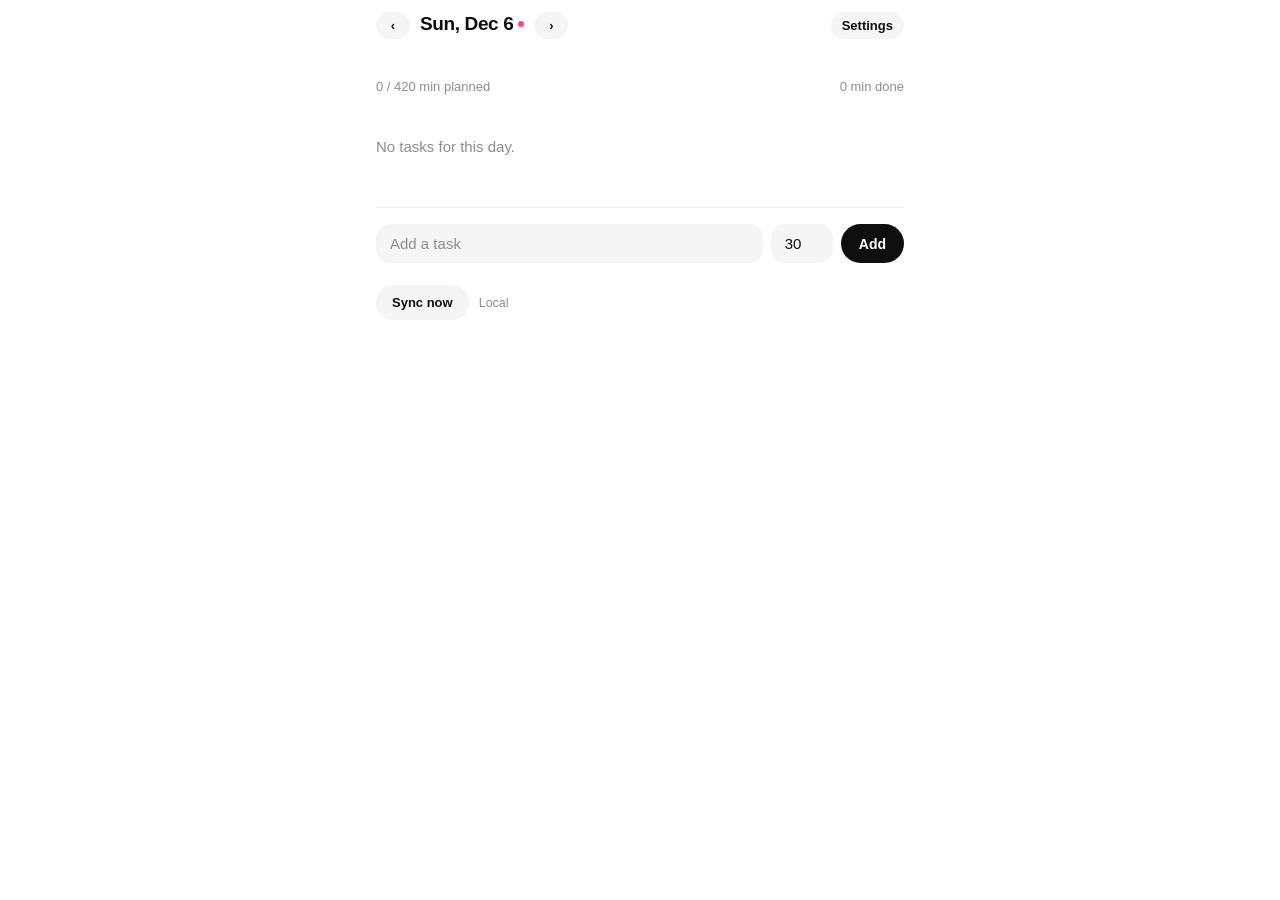
==== index.html @ 6f0b49d5 "Projects sheet, reason column, English schema, Threads-like UI Sheet (setup migrates an existing she" ====
<!DOCTYPE html>
<html lang="zh-CN">
<head>
<meta charset="utf-8">
<meta name="viewport" content="width=device-width,initial-scale=1,viewport-fit=cover">
<title>Timebox</title>
<link rel="manifest" href="manifest.json">
<link rel="apple-touch-icon" href="icon-180.png">
<meta name="apple-mobile-web-app-capable" content="yes">
<meta name="apple-mobile-web-app-status-bar-style" content="default">
<meta name="theme-color" content="#FFFFFF">
<style>
  :root{
    --bg:#FFFFFF; --surface:#F5F5F5; --surface2:#EBEBEB; --line:#ECECEC;
    --ink:#0F0F0F; --muted:#8C8C8C;
    --main:#12C06A; --work:#2F6BFF; --fun:#FF7A1A; --chore:#A9683A; --pending:#D6D6D6;
    --pink:#FF3E8C; --lilac:#8B5CFF; --butter:#FFD23F; --sky:#2EB6FF; --warn:#FF3B4E; --opt-bg:#F4F0FF;
    --sans:-apple-system,BlinkMacSystemFont,"SF Pro Text","Helvetica Neue","PingFang SC",sans-serif;
    --ease:cubic-bezier(.22,.9,.28,1);
  }
  *{box-sizing:border-box}
  html{-webkit-tap-highlight-color:transparent;background:var(--bg)}
  html,body{margin:0;color:var(--ink);font-family:var(--sans);-webkit-text-size-adjust:100%}
  body{padding:0 0 calc(64px + env(safe-area-inset-bottom))}
  .wrap{max-width:560px;margin:0 auto;padding:0 16px}
  .num{font-variant-numeric:tabular-nums}
  input,button,textarea{font-family:inherit;font-size:15px;color:var(--ink)}
  input:focus-visible,button:focus-visible,textarea:focus-visible{outline:2px solid var(--ink);outline-offset:2px}
  input,textarea{width:100%;padding:11px 14px;border:0;border-radius:14px;background:var(--surface);
    transition:background-color .2s var(--ease)}
  input::placeholder,textarea::placeholder{color:var(--muted)}
  button{transition:transform .18s var(--ease),background-color .2s var(--ease),color .2s var(--ease)}
  button:active{transform:scale(.95)}
  /* 顶栏吸顶 + 毛玻璃 */
  .head{position:sticky;top:0;z-index:20;display:flex;align-items:center;justify-content:space-between;gap:10px;
    padding:calc(12px + env(safe-area-inset-top)) 0 10px;background:rgba(255,255,255,.82);
    -webkit-backdrop-filter:saturate(180%) blur(14px);backdrop-filter:saturate(180%) blur(14px)}
  .head h1{font-size:19px;font-weight:700;letter-spacing:-.02em;margin:0;white-space:nowrap}
  .head h1::after{content:"";display:inline-block;width:6px;height:6px;margin-left:5px;border-radius:50%;
    background:var(--pink);vertical-align:3px}
  .nav{min-width:34px;padding:6px 11px;font-size:13px;font-weight:600;background:var(--surface);
    border:0;border-radius:999px;cursor:pointer}
  .nav:active{background:var(--surface2)}
  .strip{display:flex;height:6px;gap:3px}
  .strip div{flex-basis:0;min-width:0;border-radius:999px}
  .meta{margin-top:10px;font-size:13px;font-weight:500;color:var(--muted);display:flex;justify-content:space-between;gap:10px}
  .meta.over{color:var(--warn)}
  #list{margin-top:10px}
  .row{position:relative;display:flex;gap:12px;padding:14px 0;border-top:1px solid var(--line);background:var(--bg);
    transition:transform .2s var(--ease)}
  #list .row:first-child{border-top:0}
  .row.opt{margin:6px -12px;padding:14px 12px;border-top-color:transparent;border-radius:18px;background:var(--opt-bg)}
  .row.dragging{z-index:2;transition:none;border-radius:18px;box-shadow:0 14px 34px rgba(0,0,0,.14)}
  .est{width:38px;flex-shrink:0;text-align:right;align-self:flex-start;cursor:grab;touch-action:none;
    -webkit-user-select:none;user-select:none;-webkit-touch-callout:none}
  .est b{display:block;font-size:19px;font-weight:700;line-height:1.15}
  .grip{display:block;width:10px;height:13px;margin:7px 0 0 auto;opacity:.5;
    background:radial-gradient(circle,var(--muted) 1.2px,transparent 1.5px) 0 0/5px 4.5px}
  .bar{width:4px;flex-shrink:0;border-radius:999px}
  .body{flex:1;min-width:0}
  .line{display:flex;align-items:flex-start;gap:8px}
  .task{flex:1;min-width:0;font-size:15.5px;font-weight:500;line-height:1.4;cursor:pointer;transition:opacity .2s var(--ease)}
  .task:active{opacity:.5}
  .task.gone{text-decoration:line-through;color:var(--muted)}
  .task.fin{color:var(--muted)}
  .more{color:var(--muted)}
  .tag{display:inline-block;margin-right:6px;padding:1px 8px;font-size:11px;font-weight:700;line-height:16px;
    color:#fff;background:var(--lilac);border-radius:999px;vertical-align:1px}
  .act{display:flex;align-items:center;gap:5px;flex-shrink:0;font-size:12px;font-weight:500;color:var(--muted)}
  .act input{width:54px;padding:5px 6px;font-size:16px;font-weight:600;text-align:center;border-radius:10px}
  .act input:not(:placeholder-shown){background:var(--butter)}
  .chips{display:flex;flex-wrap:wrap;gap:6px;margin-top:10px;align-items:center}
  .chip{padding:6px 11px;font-size:12.5px;font-weight:600;background:var(--surface);border:0;border-radius:999px;cursor:pointer}
  .chip.on{background:var(--ink);color:#fff}
  .reason{margin-top:8px;padding:9px 12px;font-size:14px}
  .desc{display:block;min-height:96px;margin-top:10px;resize:vertical;font-size:16px;line-height:1.55}
  .add{display:flex;gap:8px;margin-top:18px;padding-top:16px;border-top:1px solid var(--line)}
  .solid{padding:11px 18px;font-size:14px;font-weight:700;color:#fff;background:var(--ink);border:0;
    border-radius:999px;cursor:pointer;white-space:nowrap}
  .ghost{padding:10px 16px;font-size:13px;font-weight:600;background:var(--surface);border:0;border-radius:999px;
    cursor:pointer;white-space:nowrap}
  .ghost:active{background:var(--surface2)}
  .empty{padding:34px 0;font-size:15px;color:var(--muted)}
  .panel{margin-top:12px;padding:14px 16px 18px;font-size:13px;background:var(--surface);border-radius:20px}
  .panel label{display:block;font-size:12px;font-weight:600;color:var(--muted);margin:14px 0 6px}
  .panel input{background:var(--bg)}
  .panel p{color:var(--muted);line-height:1.6;margin:14px 0 0}
  .foot{margin-top:22px;display:flex;align-items:center;gap:10px;flex-wrap:wrap}
  .status{font-size:12.5px;color:var(--muted)}
  .status.bad{color:var(--warn)}
  /* 动画：backwards 填充，结束后不占着 transform，拖拽的位移才不会被盖住 */
  @keyframes rise{from{opacity:0;transform:translateY(6px)}to{opacity:1;transform:none}}
  @keyframes grow{from{transform:scaleX(0)}to{transform:scaleX(1)}}
  @keyframes pop{from{transform:scale(.88)}to{transform:scale(1)}}
  .row.enter{animation:rise .34s var(--ease) backwards;animation-delay:calc(var(--i,0) * 32ms)}
  .strip.enter div{transform-origin:left center;animation:grow .55s var(--ease) backwards;animation-delay:calc(var(--i,0) * 28ms)}
  #title.swap{animation:rise .3s var(--ease) backwards}
  .chip.pop{animation:pop .26s var(--ease)}
  .desc.enter,.reason.enter,.panel:not([hidden]){animation:rise .26s var(--ease) backwards}
  /* 触摸星星：纯装饰层，不接收点击 */
  .fx{position:fixed;top:0;right:0;bottom:0;left:0;z-index:50;pointer-events:none;overflow:hidden}
  .fx i{position:absolute;display:block;will-change:transform,opacity}
  .fx .star{background:var(--c);-webkit-clip-path:polygon(50% 0,61% 39%,100% 50%,61% 61%,50% 100%,39% 61%,0 50%,39% 39%);
    clip-path:polygon(50% 0,61% 39%,100% 50%,61% 61%,50% 100%,39% 61%,0 50%,39% 39%)}
  .fx .dot{border-radius:50%;background:var(--c)}
  .fx .ring{width:40px;height:40px;margin:-20px 0 0 -20px;border:1.5px solid var(--muted);border-radius:50%}
  @media (prefers-reduced-motion:reduce){*{transition:none!important;animation:none!important}}
</style>
</head>
<body>
<div class="wrap">
  <div class="head">
    <div style="display:flex;align-items:baseline;gap:10px">
      <button class="nav" id="prev" aria-label="Previous day">‹</button>
      <h1 id="title"></h1>
      <button class="nav" id="next" aria-label="Next day">›</button>
    </div>
    <button class="nav" id="cfgBtn">Settings</button>
  </div>

  <div style="margin-top:14px">
    <div class="strip" id="strip"></div>
    <div class="meta" id="meta"></div>
  </div>

  <div class="panel" id="panel" hidden>
    <label for="url">Apps Script URL</label>
    <input id="url" placeholder="https://script.google.com/macros/s/…/exec">
    <label for="secret">Secret (same as SECRET in Code.gs)</label>
    <input id="secret">
    <label for="cap">Default minutes per day</label>
    <input id="cap" type="number" style="width:110px">
    <p>Used when the 每日时长 sheet has no entry for that day. The Sheet is the source of truth; this device only keeps an offline copy.</p>
    <div class="foot" style="margin-top:12px">
      <button class="ghost" id="pull">Reload from sheet</button>
      <button class="ghost" id="exportBtn">Export JSON</button>
    </div>
  </div>

  <div id="list"></div>

  <div class="add">
    <input id="draft" placeholder="Add a task">
    <input id="draftMin" type="number" value="30" style="width:62px" aria-label="Minutes">
    <button class="solid" id="addBtn">Add</button>
  </div>

  <div class="foot">
    <button class="ghost" id="pushBtn">Sync now</button>
    <span class="status" id="status">Local</span>
  </div>
</div>

<script>
const STATUS = {
  pending:{label:"Todo"},
  done:{label:"Done"},
  partial:{label:"Partial"},
  deferred:{label:"Later"},
  dropped:{label:"Drop"},
};
const ORDER = ["done","partial","deferred","dropped"];
// 分类 → 颜色；表里没填或填了别的就用灰色（中文是老表的写法，一并认）
const CATS = {Main:"var(--main)", Work:"var(--work)", Fun:"var(--fun)", Chore:"var(--chore)",
              "主线":"var(--main)", "工作":"var(--work)", "娱乐":"var(--fun)", "琐事":"var(--chore)"};
const KEY = "timebox-v1";

let state = { days:{}, dirty:{}, removed:{}, caps:{}, dragged:{}, settings:{url:"",secret:"",cap:420} };
let date = isoDate(new Date());
let timer = null;
let open = new Set();   // 展开了描述的任务 id
let seen = new Set(), shownDate = null, justSet = null, justOpened = null;   // 入场动画、按钮弹一下用

function isoDate(d){
  const p = n => String(n).padStart(2,"0");
  return d.getFullYear()+"-"+p(d.getMonth()+1)+"-"+p(d.getDate());
}
function shift(key, delta){
  const [y,m,d] = key.split("-").map(Number);
  return isoDate(new Date(y, m-1, d+delta));
}
function pretty(key){
  const [y,m,d] = key.split("-").map(Number);
  return new Date(y, m-1, d).toLocaleDateString("en-US", {weekday:"short", month:"short", day:"numeric"});
}
function tasks(){ return state.days[date] || []; }
function setTasks(next){ state.days[date] = next; state.dirty[date] = true; save(); render(); queueSync(); }

function save(){
  try { localStorage.setItem(KEY, JSON.stringify(state)); }
  catch(e){ setStatus("Can't save on this device (private mode?)", true); }
}
function load(){
  try {
    const raw = localStorage.getItem(KEY);
    if (raw) state = Object.assign(state, JSON.parse(raw));
  } catch(e){}
}
function setStatus(msg, bad){
  const el = document.getElementById("status");
  el.textContent = msg;
  el.className = "status" + (bad ? " bad" : "");
}

/* ---------- 同步 ---------- */
// Status 一列只放一个词：Done / Partial / Later / Drop；老表里的 ok、中文写法、「Partial｜原因」也认，竖线后面当理由
const WORDS = {done:"done", ok:"done", "完成":"done", partial:"partial", "部分":"partial",
               later:"deferred", deferred:"deferred", "顺延":"deferred",
               drop:"dropped", dropped:"dropped", "放弃":"dropped"};
function parseResult(raw){
  const s = String(raw ?? "").trim();
  if (!s) return {status:"pending", reason:""};
  const [head, ...rest] = s.split(/\s*[｜|]\s*/);
  const w = WORDS[head.toLowerCase()];
  return w ? {status:w, reason:rest.join("｜")} : {status:"partial", reason:s};
}
function resultOf(t){ return t.status === "pending" ? "" : STATUS[t.status].label; }
function payload(){
  return {
    secret: state.settings.secret,
    date,
    rows: tasks().map(t=>({
      seq:t.seq ?? "", done_seq:t.doneSeq ?? "", task:t.task, est_min:t.est, result:resultOf(t),
      // 理由、描述、实际时长只发这台设备上改过的，免得盖掉电脑上后改的
      reason: (t.reason||"") !== (t.reasonRaw ?? "") ? (t.reason||"") : undefined,
      desc: (t.desc||"") !== (t.descRaw ?? "") ? (t.desc||"") : undefined,
      actual: String(t.actual ?? "") !== String(t.actualRaw ?? "") ? (t.actual ? Number(t.actual) : "") : undefined
    })),
    removed: state.removed[date] || []
  };
}
function queueSync(){
  clearTimeout(timer);
  if (!state.settings.url) return;
  setStatus("Unsynced");
  timer = setTimeout(push, 3000);
}
async function push(){
  if (!state.settings.url) { setStatus("No Apps Script URL", true); return; }
  setStatus("Syncing…");
  const body = payload();
  try {
    await fetch(state.settings.url, {
      method:"POST",
      headers:{"Content-Type":"text/plain;charset=utf-8"},
      body: JSON.stringify(body)
    });
    state.dirty[date] = false;
    state.removed[date] = (state.removed[date]||[]).slice(body.removed.length);  // 发送途中又 ✕ 的留到下次
    body.rows.forEach(r => tasks().forEach(t => {
      if (t.task !== r.task) return;
      if (r.desc !== undefined && t.desc === r.desc) t.descRaw = r.desc;
      if (r.reason !== undefined && t.reason === r.reason) t.reasonRaw = r.reason;
      if (r.actual !== undefined && String(t.actual ?? "") === String(r.actual)) t.actualRaw = String(r.actual);
    }));
    save();
    setStatus("Synced " + new Date().toLocaleTimeString([], {hour:"2-digit", minute:"2-digit"}));
  } catch(e){
    setStatus("Sync failed — saved on this device", true);
  }
}
async function pull(){
  if (!state.settings.url) return;
  if (state.dirty[date]) { push(); return; }   // 本地有未同步改动，以本地为准
  setStatus("Loading…");
  try {
    const u = state.settings.url + "?date=" + date +
              "&secret=" + encodeURIComponent(state.settings.secret);
    const r = await fetch(u);
    const data = await r.json();
    if (data.error) throw new Error(data.error);   // 口令或表头不对时别把本地清空
    const olds = tasks().slice();   // 同名任务沿用原来的 id：重新读表不重播入场动画，展开的描述也不收起
    let next = (data.rows||[]).map((r,i)=>{
      const p = parseResult(r.result);
      const reason = r.reason || p.reason || "";   // Reason 一列为准；老表写在状态里的也捡回来
      const actual = r.actual === "" || r.actual == null ? "" : String(r.actual);
      return {
        id: (j => j >= 0 ? olds.splice(j, 1)[0].id : Date.now()+i)(olds.findIndex(o => o.task === r.task)),
        task: r.task,
        est: Number(r.est_min)||30,
        category: r.category || "",
        seq: r.seq === "" || r.seq == null ? null : Number(r.seq),
        doneSeq: r.done_seq === "" || r.done_seq == null ? null : Number(r.done_seq),
        desc: r.desc || "", descRaw: r.desc || "",
        actual, actualRaw: actual,
        status: p.status, reason, reasonRaw: reason
      };
    });
    // 这台设备上拖过顺序的那天：已有任务保持拖好的顺序，表里新加的按拟定顺序留在原位
    if (state.dragged[date]){
      const prev = tasks().map(t=>t.task);
      const known = next.filter(t=>prev.includes(t.task)).sort((a,b)=>prev.indexOf(a.task)-prev.indexOf(b.task));
      let k = 0;
      next = next.map(t => prev.includes(t.task) ? known[k++] : t);
    }
    state.days[date] = next;
    state.dirty[date] = false;
    state.removed[date] = [];
    if (data.cap) state.caps[date] = Number(data.cap); else delete state.caps[date];
    save(); render();
    setStatus("Up to date");
  } catch(e){
    setStatus("Can't reach sheet — showing local copy", true);
  }
}

/* ---------- 操作 ---------- */
function addTask(){
  const el = document.getElementById("draft");
  const name = el.value.trim();
  if (!name) return;
  const min = Number(document.getElementById("draftMin").value) || 30;
  setTasks(tasks().concat({
    id: Date.now()+Math.random(), task:name, est:min,
    status:"pending", doneSeq:null, reason:""
  }));
  el.value = ""; el.focus();
}
function setStatusOf(id, s){
  justSet = id + ":" + s;
  const finished = tasks().filter(t=>t.doneSeq!=null).length;
  setTasks(tasks().map(t=>{
    if (t.id !== id) return t;
    const off = t.status === s;
    const isFinish = s === "done" || s === "partial";
    return Object.assign({}, t, {
      status: off ? "pending" : s,
      doneSeq: off ? null : (isFinish ? (t.doneSeq ?? finished+1) : null),
      reason: s === "done" ? "" : t.reason,
      actual: !off && isFinish ? t.actual : ""
    });
  }));
}
function patch(id, k, v){
  setTasks(tasks().map(t => t.id===id ? Object.assign({},t,{[k]:v}) : t));
}
// 按住左边的分钟数上下拖；拖到屏幕上下边缘会自动滚动
function drag(e, i){
  if (e.button > 0) return;
  e.preventDefault();
  const rows = [...document.querySelectorAll("#list .row")];
  const row = rows[i], h = row.offsetHeight + parseFloat(getComputedStyle(row).marginBottom);
  const mids = rows.map(r => { const b = r.getBoundingClientRect(); return b.top + scrollY + b.height/2; });
  const y0 = e.clientY + scrollY;
  let to = i, cy = e.clientY, raf = 0;
  row.classList.add("dragging");
  const update = () => {
    const dy = cy + scrollY - y0;
    row.style.transform = "translateY(" + dy + "px)";
    to = mids.filter((m,k) => k !== i && m < mids[i] + dy).length;
    rows.forEach((r,k) => {
      if (k === i) return;
      const s = k > i && k <= to ? -h : k < i && k >= to ? h : 0;
      r.style.transform = s ? "translateY(" + s + "px)" : "";
    });
  };
  const edge = () => {
    const v = cy < 70 ? -8 : cy > innerHeight - 70 ? 8 : 0;
    if (v) { scrollBy(0, v); update(); }
    raf = requestAnimationFrame(edge);
  };
  const move = ev => { cy = ev.clientY; update(); };
  const up = () => {
    cancelAnimationFrame(raf);
    removeEventListener("pointermove", move);
    removeEventListener("pointerup", up);
    removeEventListener("pointercancel", up);
    if (to === i) { render(); return; }
    const n = tasks().slice();
    n.splice(to, 0, n.splice(i, 1)[0]);
    state.dragged[date] = true;
    setTasks(n);
  };
  addEventListener("pointermove", move);
  addEventListener("pointerup", up);
  addEventListener("pointercancel", up);
  raf = requestAnimationFrame(edge);
}

/* ---------- 渲染 ---------- */
// 完成的分钟数：填了实际时长按实际算；没填的，Done 按预计、Partial 不算
function doneMinutes(ts){
  return ts.reduce((a,t)=>{
    if (t.status !== "done" && t.status !== "partial") return a;
    return a + (t.actual !== "" && t.actual != null ? Number(t.actual) : t.status === "done" ? t.est : 0);
  }, 0);
}
// 重新触发一次 CSS 动画
function replay(el, cls){ el.classList.remove(cls); void el.offsetWidth; el.classList.add(cls); }
function render(){
  const fresh = date !== shownDate, popKey = justSet, openKey = justOpened;
  shownDate = date; justSet = justOpened = null;
  const title = document.getElementById("title");
  title.textContent = pretty(date);
  if (fresh) replay(title, "swap");
  const ts = tasks();
  const anyNew = ts.some(t => !seen.has(t.id));
  const total = ts.reduce((a,t)=>a+t.est,0);
  const doneMin = doneMinutes(ts);
  const cap = Number(state.caps[date]) || Number(state.settings.cap) || 420;
  // 拟定顺序里最大的数 = 可选（当天至少有两种顺序才算）
  const seqs = ts.map(t=>t.seq).filter(n=>n>0);
  const lowest = new Set(seqs).size > 1 ? Math.max(...seqs) : null;

  const strip = document.getElementById("strip");
  strip.innerHTML = "";
  strip.classList.toggle("enter", anyNew);   // 有新任务（换日期、读表、新加）时进度条从左长出来
  ts.forEach((t,k)=>{
    const d = document.createElement("div");
    d.style.setProperty("--i", k);
    d.style.flexGrow = t.est;
    // 做完的实色；部分完成粗斜纹；没做的细斜纹
    const col = CATS[t.category] || "var(--pending)";
    d.style.background = t.status === "done" ? col :
      "repeating-linear-gradient(-45deg," + col + " 0 " + (t.status === "partial" ? 4 : 1.5) + "px,#fff 0 6px)";
    d.title = t.task + " · " + t.est + " min";
    strip.appendChild(d);
  });

  const meta = document.getElementById("meta");
  meta.className = "meta" + (total>cap ? " over" : "");
  meta.innerHTML = '<span class="num">'+total+' / '+cap+' min planned'+
    (total>cap?' · over':'')+'</span><span class="num">'+doneMin+' min done</span>';

  const list = document.getElementById("list");
  list.innerHTML = "";
  if (!ts.length){
    const e = document.createElement("div");
    e.className = "empty";
    e.textContent = "No tasks for this day.";
    list.appendChild(e);
    return;
  }
  ts.forEach((t,i)=>{
    const c = CATS[t.category] || "var(--pending)";
    const row = document.createElement("div");
    row.className = "row" + (lowest !== null && t.seq === lowest ? " opt" : "");
    if (!seen.has(t.id)){ row.classList.add("enter"); row.style.setProperty("--i", i); seen.add(t.id); }

    const est = document.createElement("div");
    est.className = "est num";
    est.innerHTML = "<b>"+t.est+"</b><i class=\"grip\"></i>";
    est.onpointerdown = e => drag(e, i);
    row.appendChild(est);

    const bar = document.createElement("div");
    bar.className = "bar";
    bar.style.background = c;
    bar.style.minHeight = Math.max(20, Math.min(t.est*0.6, 90)) + "px";
    row.appendChild(bar);

    const body = document.createElement("div");
    body.className = "body";
    const name = document.createElement("div");
    name.className = "task" + (t.status==="dropped" ? " gone" : t.status==="done" ? " fin" : "");
    name.textContent = t.task;
    if (row.classList.contains("opt")){
      const g = document.createElement("span"); g.className = "tag"; g.textContent = "Optional"; name.prepend(g);
    }
    const isOpen = open.has(t.id);
    if (t.desc && !isOpen){
      const m = document.createElement("span"); m.className = "more"; m.textContent = " ⋯"; name.appendChild(m);
    }
    name.onclick = () => { if (isOpen) open.delete(t.id); else { open.add(t.id); justOpened = t.id; } render(); };
    const line = document.createElement("div");
    line.className = "line";
    line.appendChild(name);
    // 完成或部分完成时，任务名右边填实际花了多少分钟
    if (t.status === "done" || t.status === "partial"){
      const act = document.createElement("label");
      act.className = "act";
      const a = document.createElement("input");
      a.className = "num";
      a.inputMode = "numeric";
      a.placeholder = "—";
      a.setAttribute("aria-label", "Actual minutes");
      a.value = t.actual ?? "";
      a.oninput = () => {
        a.value = a.value.replace(/\D/g, "").slice(0, 3);
        t.actual = a.value; state.dirty[date] = true; save(); queueSync();
        document.querySelector("#meta span:last-child").textContent = doneMinutes(tasks()) + " min done";
      };
      act.append(a, "min");
      line.appendChild(act);
    }
    body.appendChild(line);
    // 点任务名展开描述；边打边存，切走 App 也不会丢
    if (isOpen){
      const ta = document.createElement("textarea");
      ta.className = "desc" + (openKey === t.id ? " enter" : "");
      ta.placeholder = "Details";
      ta.value = t.desc || "";
      const fit = () => { ta.style.height = "auto"; ta.style.height = ta.scrollHeight + "px"; };
      ta.oninput = () => { fit(); t.desc = ta.value; state.dirty[date] = true; save(); queueSync(); };
      body.appendChild(ta);
      requestAnimationFrame(fit);
    }

    const chips = document.createElement("div");
    chips.className = "chips";
    ORDER.forEach(s=>{
      const b = document.createElement("button");
      b.className = "chip";
      b.textContent = STATUS[s].label;
      if (t.status === s){ b.classList.add("on"); if (popKey === t.id + ":" + s) b.classList.add("pop"); }
      b.onclick = ()=>setStatusOf(t.id, s);
      chips.appendChild(b);
    });
    body.appendChild(chips);

    if (t.status==="partial"||t.status==="deferred"||t.status==="dropped"){
      const why = document.createElement("input");
      why.className = "reason" + (popKey === t.id + ":" + t.status ? " enter" : "");
      why.placeholder = "Why?";
      why.value = t.reason || "";
      why.oninput = () => { t.reason = why.value; state.dirty[date] = true; save(); queueSync(); };
      body.appendChild(why);
    }

    row.appendChild(body);
    list.appendChild(row);
  });
}

/* ---------- 启动 ---------- */
load();
["url","secret"].forEach(k=>{
  const el = document.getElementById(k);
  el.value = state.settings[k] || "";
  el.onchange = e => { state.settings[k] = e.target.value.trim(); save(); pull(); };
});
document.getElementById("cap").value = state.settings.cap || 420;
document.getElementById("cap").onchange = e => { state.settings.cap = e.target.value; save(); render(); };

document.getElementById("cfgBtn").onclick = () => {
  const p = document.getElementById("panel"); p.hidden = !p.hidden;
};
document.getElementById("prev").onclick = () => { date = shift(date,-1); render(); pull(); };
document.getElementById("next").onclick = () => { date = shift(date, 1); render(); pull(); };
document.getElementById("addBtn").onclick = addTask;
document.getElementById("draft").addEventListener("keydown", e => { if (e.key==="Enter") addTask(); });
document.getElementById("pushBtn").onclick = push;
document.getElementById("pull").onclick = pull;
document.getElementById("exportBtn").onclick = () => {
  const blob = new Blob([JSON.stringify(state.days,null,2)],{type:"application/json"});
  const a = document.createElement("a");
  a.href = URL.createObjectURL(blob);
  a.download = "timebox-backup.json";
  a.click();
};

// 页面被切走/关掉时补发一次，避免 3 秒防抖还没到就退出
document.addEventListener("visibilitychange", () => {
  if (document.visibilityState === "hidden" && state.dirty[date]) {
    clearTimeout(timer);
    if (state.settings.url && navigator.sendBeacon) {
      navigator.sendBeacon(state.settings.url,
        new Blob([JSON.stringify(payload())], {type:"text/plain;charset=utf-8"}));
      state.dirty[date] = false;
      state.removed[date] = [];
      tasks().forEach(t => { t.descRaw = t.desc || ""; t.reasonRaw = t.reason || ""; t.actualRaw = String(t.actual ?? ""); });
      save();
    }
  }
});

/* ---------- 触摸星星 ---------- */
// 点屏幕任何地方冒一圈星星，按住划动留下星轨；纯装饰，监听都是 passive，不影响点击、拖动和滚动
(() => {
  if (!Element.prototype.animate || matchMedia("(prefers-reduced-motion: reduce)").matches) return;
  const layer = document.createElement("div");
  layer.className = "fx";
  document.body.appendChild(layer);
  const COLORS = ["var(--pink)", "var(--lilac)", "var(--butter)", "var(--sky)", "var(--main)", "var(--fun)", "var(--work)"];
  let live = 0, down = false, lx = 0, ly = 0, lt = 0;
  const spawn = (el, x, y, frames, ms, easing) => {
    el.style.left = x + "px"; el.style.top = y + "px";
    layer.appendChild(el); live++;
    el.animate(frames, {duration: ms, easing: easing || "linear"}).onfinish = () => { el.remove(); live--; };
  };
  // 弹出（略微超出再回落）→ 停一会儿 → 缩小淡出；dotChance 是变成小圆点的概率（星轨用）
  const star = (x, y, dist, size, ms, fall, dotChance) => {
    if (live > 90) return;   // 同时最多这么多，防止连点卡顿
    const s = document.createElement("i"), dot = Math.random() < dotChance;
    const z = size * (.65 + Math.random() * .7) * (dot ? .4 : 1);
    s.className = dot ? "dot" : "star";
    s.style.cssText = "width:" + z + "px;height:" + z + "px;margin:" + (-z/2) + "px 0 0 " + (-z/2) + "px;--c:" +
      COLORS[Math.random() * COLORS.length | 0];
    const a = Math.random() * Math.PI * 2, d = dist * (.45 + Math.random() * .55), r = (Math.random() - .5) * 300;
    const dx = Math.cos(a) * d, dy = Math.sin(a) * d;
    const at = (k, f, sc, rot) => "translate(" + dx*k + "px," + (dy*k + fall*f) + "px) scale(" + sc + ") rotate(" + r*rot + "deg)";
    spawn(s, x, y, [
      {transform: at(0, 0, 0, 0), opacity: 1, easing: "cubic-bezier(.2,.9,.3,1.25)"},
      {transform: at(.75, 0, 1.15, .4), opacity: 1, offset: .3},
      {transform: at(.9, .5, 1, .7), opacity: 1, offset: .65},
      {transform: at(1, 1, .2, 1), opacity: 0}
    ], ms * (.85 + Math.random() * .4));
  };
  addEventListener("pointerdown", e => {
    // 有的环境一次点按会连发两个 pointerdown：同一位置 50ms 内只放一次
    if (e.timeStamp - lt < 50 && Math.hypot(e.clientX - lx, e.clientY - ly) < 10) return;
    down = true; lx = e.clientX; ly = e.clientY; lt = e.timeStamp;
    const o = document.createElement("i");
    o.className = "ring";
    spawn(o, lx, ly, [{transform: "scale(.2)", opacity: .9}, {transform: "scale(1.5)", opacity: 0}], 600, "ease-out");
    for (let k = 0; k < 10; k++) star(lx, ly, 70, 18, 950, 10, .2);
  }, {passive: true});
  addEventListener("pointermove", e => {
    if (!down || (Math.hypot(e.clientX - lx, e.clientY - ly) < 16 && e.timeStamp - lt < 45)) return;
    lx = e.clientX; ly = e.clientY; lt = e.timeStamp;
    star(lx, ly, 16, 13, 800, 16, .45);
  }, {passive: true});
  addEventListener("pointerup", () => { down = false; }, {passive: true});
  addEventListener("pointercancel", () => { down = false; }, {passive: true});
})();

render();
pull();
</script>
</body>
</html>
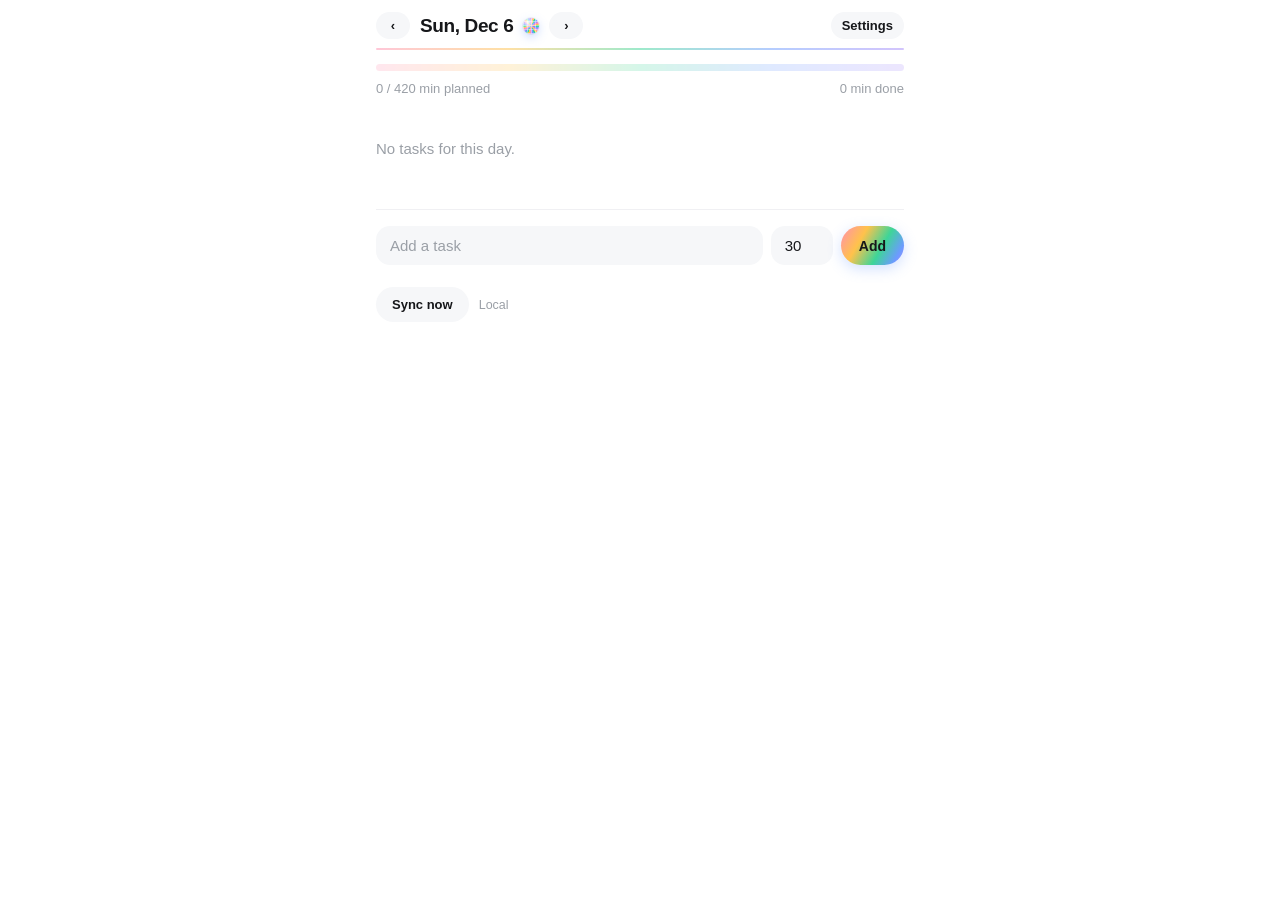
==== commit 649805d2: "Lighter prism palette with a disco ball - Softer surfaces and lighter category colours (same green /" ====
--- a/index.html
+++ b/index.html
@@ -11,10 +11,12 @@
 <meta name="theme-color" content="#FFFFFF">
 <style>
   :root{
-    --bg:#FFFFFF; --surface:#F5F5F5; --surface2:#EBEBEB; --line:#ECECEC;
-    --ink:#0F0F0F; --muted:#8C8C8C;
-    --main:#12C06A; --work:#2F6BFF; --fun:#FF7A1A; --chore:#A9683A; --pending:#D6D6D6;
-    --pink:#FF3E8C; --lilac:#8B5CFF; --butter:#FFD23F; --sky:#2EB6FF; --warn:#FF3B4E; --opt-bg:#F4F0FF;
+    --bg:#FFFFFF; --surface:#F6F7F9; --surface2:#EDEEF1; --line:#F0F0F3;
+    --ink:#16171A; --muted:#9A9FA6;
+    --main:#3ED598; --work:#6C9BFF; --fun:#FFA34D; --chore:#C08457; --pending:#DCDEE3;
+    --c1:#FF8FB1; --c2:#FFC24B; --c3:#3ED598; --c4:#6C9BFF; --c5:#A78BFA;
+    --warn:#FF5A76; --opt-bg:#F6F2FF;
+    --prism:linear-gradient(90deg,var(--c1),var(--c2),var(--c3),var(--c4),var(--c5));
     --sans:-apple-system,BlinkMacSystemFont,"SF Pro Text","Helvetica Neue","PingFang SC",sans-serif;
     --ease:cubic-bezier(.22,.9,.28,1);
   }
@@ -25,24 +27,37 @@
   .wrap{max-width:560px;margin:0 auto;padding:0 16px}
   .num{font-variant-numeric:tabular-nums}
   input,button,textarea{font-family:inherit;font-size:15px;color:var(--ink)}
-  input:focus-visible,button:focus-visible,textarea:focus-visible{outline:2px solid var(--ink);outline-offset:2px}
+  input:focus-visible,button:focus-visible,textarea:focus-visible{outline:2px solid var(--c4);outline-offset:2px}
   input,textarea{width:100%;padding:11px 14px;border:0;border-radius:14px;background:var(--surface);
     transition:background-color .2s var(--ease)}
   input::placeholder,textarea::placeholder{color:var(--muted)}
   button{transition:transform .18s var(--ease),background-color .2s var(--ease),color .2s var(--ease)}
   button:active{transform:scale(.95)}
-  /* 顶栏吸顶 + 毛玻璃 */
+  /* 顶栏吸顶 + 毛玻璃，底下压一条很细的棱镜线 */
   .head{position:sticky;top:0;z-index:20;display:flex;align-items:center;justify-content:space-between;gap:10px;
-    padding:calc(12px + env(safe-area-inset-top)) 0 10px;background:rgba(255,255,255,.82);
+    padding:calc(12px + env(safe-area-inset-top)) 0 11px;background:rgba(255,255,255,.8);
     -webkit-backdrop-filter:saturate(180%) blur(14px);backdrop-filter:saturate(180%) blur(14px)}
+  .head::after{content:"";position:absolute;left:0;right:0;bottom:0;height:2px;border-radius:2px;
+    background:var(--prism);opacity:.5}
   .head h1{font-size:19px;font-weight:700;letter-spacing:-.02em;margin:0;white-space:nowrap}
-  .head h1::after{content:"";display:inline-block;width:6px;height:6px;margin-left:5px;border-radius:50%;
-    background:var(--pink);vertical-align:3px}
+  /* 迪斯科球：格子切面 + 高光，慢慢转 */
+  .ball{width:16px;height:16px;flex-shrink:0;border-radius:50%;cursor:pointer;
+    background-image:
+      radial-gradient(circle at 31% 27%, rgba(255,255,255,.95), rgba(255,255,255,0) 44%),
+      repeating-linear-gradient(0deg, rgba(255,255,255,.4) 0 1px, rgba(255,255,255,0) 1px 4px),
+      repeating-linear-gradient(90deg, rgba(255,255,255,.4) 0 1px, rgba(255,255,255,0) 1px 4px),
+      repeating-conic-gradient(var(--c1) 0 12deg, var(--c2) 12deg 24deg, var(--c3) 24deg 36deg,
+        var(--c4) 36deg 48deg, var(--c5) 48deg 60deg);
+    box-shadow:0 0 0 1px rgba(0,0,0,.05), 0 3px 10px rgba(108,155,255,.35);
+    animation:spin 9s linear infinite}
+  .ball:active{transform:scale(.9)}
   .nav{min-width:34px;padding:6px 11px;font-size:13px;font-weight:600;background:var(--surface);
     border:0;border-radius:999px;cursor:pointer}
   .nav:active{background:var(--surface2)}
-  .strip{display:flex;height:6px;gap:3px}
+  .strip{position:relative;display:flex;height:7px;gap:3px;border-radius:999px}
   .strip div{flex-basis:0;min-width:0;border-radius:999px}
+  .strip::after{content:"";position:absolute;top:0;right:0;bottom:0;left:0;border-radius:inherit;pointer-events:none;
+    background:var(--prism);opacity:.22;mix-blend-mode:multiply}
   .meta{margin-top:10px;font-size:13px;font-weight:500;color:var(--muted);display:flex;justify-content:space-between;gap:10px}
   .meta.over{color:var(--warn)}
   #list{margin-top:10px}
@@ -50,11 +65,11 @@
     transition:transform .2s var(--ease)}
   #list .row:first-child{border-top:0}
   .row.opt{margin:6px -12px;padding:14px 12px;border-top-color:transparent;border-radius:18px;background:var(--opt-bg)}
-  .row.dragging{z-index:2;transition:none;border-radius:18px;box-shadow:0 14px 34px rgba(0,0,0,.14)}
+  .row.dragging{z-index:2;transition:none;border-radius:18px;box-shadow:0 14px 34px rgba(22,23,26,.12)}
   .est{width:38px;flex-shrink:0;text-align:right;align-self:flex-start;cursor:grab;touch-action:none;
     -webkit-user-select:none;user-select:none;-webkit-touch-callout:none}
   .est b{display:block;font-size:19px;font-weight:700;line-height:1.15}
-  .grip{display:block;width:10px;height:13px;margin:7px 0 0 auto;opacity:.5;
+  .grip{display:block;width:10px;height:13px;margin:7px 0 0 auto;opacity:.45;
     background:radial-gradient(circle,var(--muted) 1.2px,transparent 1.5px) 0 0/5px 4.5px}
   .bar{width:4px;flex-shrink:0;border-radius:999px}
   .body{flex:1;min-width:0}
@@ -65,18 +80,19 @@
   .task.fin{color:var(--muted)}
   .more{color:var(--muted)}
   .tag{display:inline-block;margin-right:6px;padding:1px 8px;font-size:11px;font-weight:700;line-height:16px;
-    color:#fff;background:var(--lilac);border-radius:999px;vertical-align:1px}
+    color:#fff;background:linear-gradient(120deg,var(--c5),var(--c4));border-radius:999px;vertical-align:1px}
   .act{display:flex;align-items:center;gap:5px;flex-shrink:0;font-size:12px;font-weight:500;color:var(--muted)}
   .act input{width:54px;padding:5px 6px;font-size:16px;font-weight:600;text-align:center;border-radius:10px}
-  .act input:not(:placeholder-shown){background:var(--butter)}
+  .act input:not(:placeholder-shown){background:linear-gradient(120deg,#FFE7A6,#FFD7E6)}
   .chips{display:flex;flex-wrap:wrap;gap:6px;margin-top:10px;align-items:center}
   .chip{padding:6px 11px;font-size:12.5px;font-weight:600;background:var(--surface);border:0;border-radius:999px;cursor:pointer}
-  .chip.on{background:var(--ink);color:#fff}
+  .chip.on{background:var(--ink);color:#fff;box-shadow:0 3px 12px rgba(108,155,255,.28)}
   .reason{margin-top:8px;padding:9px 12px;font-size:14px}
   .desc{display:block;min-height:96px;margin-top:10px;resize:vertical;font-size:16px;line-height:1.55}
   .add{display:flex;gap:8px;margin-top:18px;padding-top:16px;border-top:1px solid var(--line)}
-  .solid{padding:11px 18px;font-size:14px;font-weight:700;color:#fff;background:var(--ink);border:0;
-    border-radius:999px;cursor:pointer;white-space:nowrap}
+  .solid{padding:11px 18px;font-size:14px;font-weight:700;color:var(--ink);border:0;border-radius:999px;
+    cursor:pointer;white-space:nowrap;background:linear-gradient(120deg,var(--c1),var(--c2) 32%,var(--c3) 62%,var(--c4) 86%,var(--c5));
+    box-shadow:0 4px 14px rgba(108,155,255,.3)}
   .ghost{padding:10px 16px;font-size:13px;font-weight:600;background:var(--surface);border:0;border-radius:999px;
     cursor:pointer;white-space:nowrap}
   .ghost:active{background:var(--surface2)}
@@ -92,27 +108,31 @@
   @keyframes rise{from{opacity:0;transform:translateY(6px)}to{opacity:1;transform:none}}
   @keyframes grow{from{transform:scaleX(0)}to{transform:scaleX(1)}}
   @keyframes pop{from{transform:scale(.88)}to{transform:scale(1)}}
+  @keyframes spin{to{transform:rotate(360deg)}}
   .row.enter{animation:rise .34s var(--ease) backwards;animation-delay:calc(var(--i,0) * 32ms)}
   .strip.enter div{transform-origin:left center;animation:grow .55s var(--ease) backwards;animation-delay:calc(var(--i,0) * 28ms)}
   #title.swap{animation:rise .3s var(--ease) backwards}
   .chip.pop{animation:pop .26s var(--ease)}
   .desc.enter,.reason.enter,.panel:not([hidden]){animation:rise .26s var(--ease) backwards}
-  /* 触摸星星：纯装饰层，不接收点击 */
+  /* 触摸亮片：纯装饰层，不接收点击 */
   .fx{position:fixed;top:0;right:0;bottom:0;left:0;z-index:50;pointer-events:none;overflow:hidden}
   .fx i{position:absolute;display:block;will-change:transform,opacity}
   .fx .star{background:var(--c);-webkit-clip-path:polygon(50% 0,61% 39%,100% 50%,61% 61%,50% 100%,39% 61%,0 50%,39% 39%);
     clip-path:polygon(50% 0,61% 39%,100% 50%,61% 61%,50% 100%,39% 61%,0 50%,39% 39%)}
+  .fx .shard{background:linear-gradient(135deg,var(--c),rgba(255,255,255,.2));
+    -webkit-clip-path:polygon(50% 0,100% 50%,50% 100%,0 50%);clip-path:polygon(50% 0,100% 50%,50% 100%,0 50%)}
   .fx .dot{border-radius:50%;background:var(--c)}
-  .fx .ring{width:40px;height:40px;margin:-20px 0 0 -20px;border:1.5px solid var(--muted);border-radius:50%}
+  .fx .ring{width:40px;height:40px;margin:-20px 0 0 -20px;border:1.5px solid var(--c4);border-radius:50%}
   @media (prefers-reduced-motion:reduce){*{transition:none!important;animation:none!important}}
 </style>
 </head>
 <body>
 <div class="wrap">
   <div class="head">
-    <div style="display:flex;align-items:baseline;gap:10px">
+    <div style="display:flex;align-items:center;gap:10px">
       <button class="nav" id="prev" aria-label="Previous day">‹</button>
       <h1 id="title"></h1>
+      <span class="ball" id="ball" role="button" tabindex="0" aria-label="Disco"></span>
       <button class="nav" id="next" aria-label="Next day">›</button>
     </div>
     <button class="nav" id="cfgBtn">Settings</button>
@@ -571,7 +591,8 @@
   const layer = document.createElement("div");
   layer.className = "fx";
   document.body.appendChild(layer);
-  const COLORS = ["var(--pink)", "var(--lilac)", "var(--butter)", "var(--sky)", "var(--main)", "var(--fun)", "var(--work)"];
+  const COLORS = ["var(--c1)", "var(--c2)", "var(--c3)", "var(--c4)", "var(--c5)", "var(--fun)", "var(--main)"];
+  let hue = 0;   // 轮着来，一把里凑齐彩虹
   let live = 0, down = false, lx = 0, ly = 0, lt = 0;
   const spawn = (el, x, y, frames, ms, easing) => {
     el.style.left = x + "px"; el.style.top = y + "px";
@@ -583,9 +604,9 @@
     if (live > 90) return;   // 同时最多这么多，防止连点卡顿
     const s = document.createElement("i"), dot = Math.random() < dotChance;
     const z = size * (.65 + Math.random() * .7) * (dot ? .4 : 1);
-    s.className = dot ? "dot" : "star";
+    s.className = dot ? "dot" : Math.random() < .35 ? "shard" : "star";
     s.style.cssText = "width:" + z + "px;height:" + z + "px;margin:" + (-z/2) + "px 0 0 " + (-z/2) + "px;--c:" +
-      COLORS[Math.random() * COLORS.length | 0];
+      COLORS[hue++ % COLORS.length];
     const a = Math.random() * Math.PI * 2, d = dist * (.45 + Math.random() * .55), r = (Math.random() - .5) * 300;
     const dx = Math.cos(a) * d, dy = Math.sin(a) * d;
     const at = (k, f, sc, rot) => "translate(" + dx*k + "px," + (dy*k + fall*f) + "px) scale(" + sc + ") rotate(" + r*rot + "deg)";
@@ -610,6 +631,12 @@
     lx = e.clientX; ly = e.clientY; lt = e.timeStamp;
     star(lx, ly, 16, 13, 800, 16, .45);
   }, {passive: true});
+  // 点迪斯科球撒一大片
+  const ball = document.getElementById("ball");
+  if (ball) ball.addEventListener("click", () => {
+    const b = ball.getBoundingClientRect(), x = b.left + b.width / 2, y = b.top + b.height / 2;
+    for (let k = 0; k < 20; k++) star(x, y, 120, 20, 1100, 16, .25);
+  }, {passive: true});
   addEventListener("pointerup", () => { down = false; }, {passive: true});
   addEventListener("pointercancel", () => { down = false; }, {passive: true});
 })();
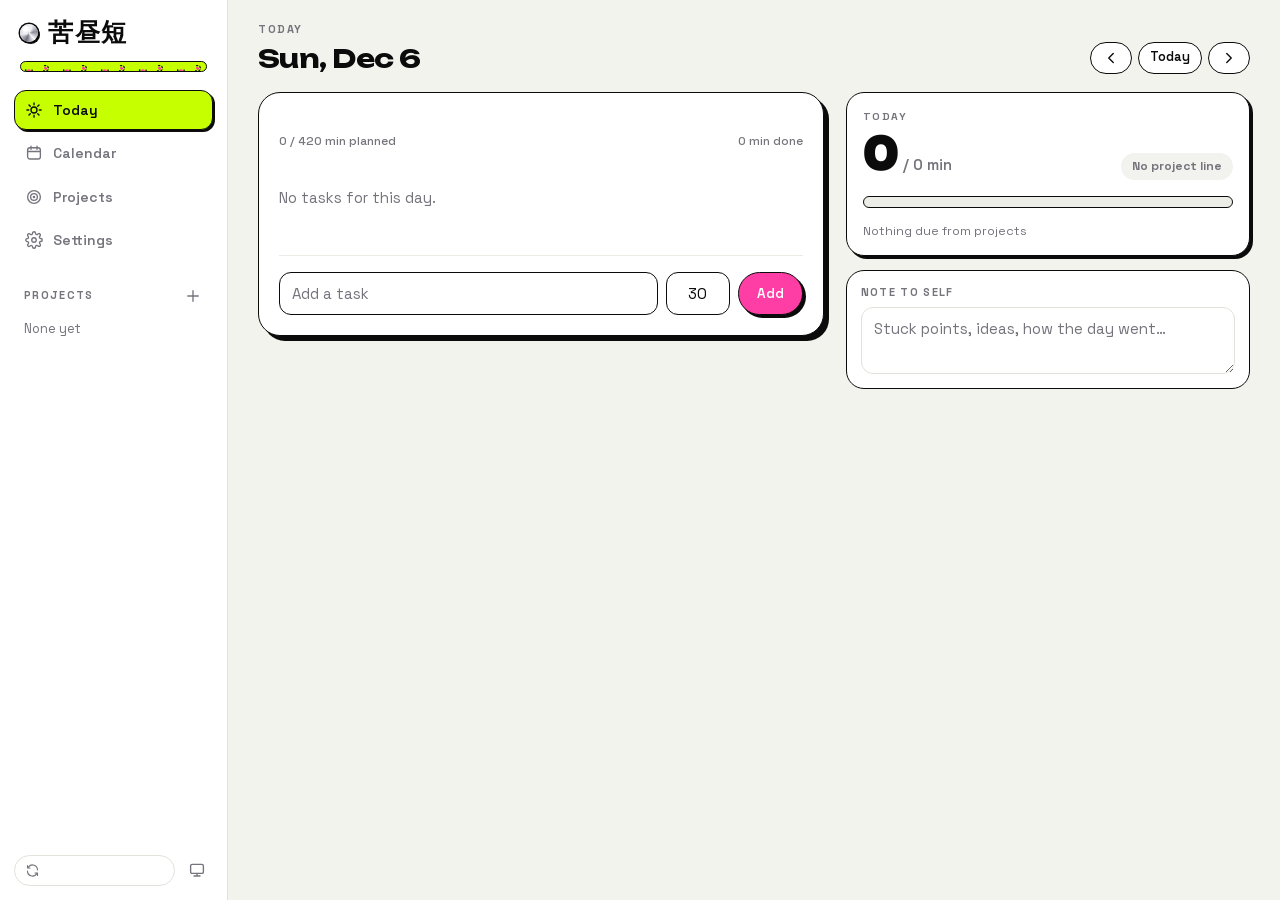
==== commit 0cff8843: "Rewrite as 苦昼短: plan backwards from deadlines - Calculation engine: daily safety line frozen each mo" ====
--- a/index.html
+++ b/index.html
@@ -1,648 +1,30 @@
 <!DOCTYPE html>
-<html lang="zh-CN">
+<html lang="en" data-theme="light">
 <head>
 <meta charset="utf-8">
 <meta name="viewport" content="width=device-width,initial-scale=1,viewport-fit=cover">
-<title>Timebox</title>
+<title>苦昼短</title>
+<meta name="description" content="Plan backwards from the deadline, one day at a time.">
 <link rel="manifest" href="manifest.json">
 <link rel="apple-touch-icon" href="icon-180.png">
+<link rel="icon" href="icon-180.png">
 <meta name="apple-mobile-web-app-capable" content="yes">
+<meta name="mobile-web-app-capable" content="yes">
+<meta name="apple-mobile-web-app-title" content="苦昼短">
 <meta name="apple-mobile-web-app-status-bar-style" content="default">
 <meta name="theme-color" content="#FFFFFF">
-<style>
-  :root{
-    --bg:#FFFFFF; --surface:#F6F7F9; --surface2:#EDEEF1; --line:#F0F0F3;
-    --ink:#16171A; --muted:#9A9FA6;
-    --main:#3ED598; --work:#6C9BFF; --fun:#FFA34D; --chore:#C08457; --pending:#DCDEE3;
-    --c1:#FF8FB1; --c2:#FFC24B; --c3:#3ED598; --c4:#6C9BFF; --c5:#A78BFA;
-    --warn:#FF5A76; --opt-bg:#F6F2FF;
-    --prism:linear-gradient(90deg,var(--c1),var(--c2),var(--c3),var(--c4),var(--c5));
-    --sans:-apple-system,BlinkMacSystemFont,"SF Pro Text","Helvetica Neue","PingFang SC",sans-serif;
-    --ease:cubic-bezier(.22,.9,.28,1);
-  }
-  *{box-sizing:border-box}
-  html{-webkit-tap-highlight-color:transparent;background:var(--bg)}
-  html,body{margin:0;color:var(--ink);font-family:var(--sans);-webkit-text-size-adjust:100%}
-  body{padding:0 0 calc(64px + env(safe-area-inset-bottom))}
-  .wrap{max-width:560px;margin:0 auto;padding:0 16px}
-  .num{font-variant-numeric:tabular-nums}
-  input,button,textarea{font-family:inherit;font-size:15px;color:var(--ink)}
-  input:focus-visible,button:focus-visible,textarea:focus-visible{outline:2px solid var(--c4);outline-offset:2px}
-  input,textarea{width:100%;padding:11px 14px;border:0;border-radius:14px;background:var(--surface);
-    transition:background-color .2s var(--ease)}
-  input::placeholder,textarea::placeholder{color:var(--muted)}
-  button{transition:transform .18s var(--ease),background-color .2s var(--ease),color .2s var(--ease)}
-  button:active{transform:scale(.95)}
-  /* 顶栏吸顶 + 毛玻璃，底下压一条很细的棱镜线 */
-  .head{position:sticky;top:0;z-index:20;display:flex;align-items:center;justify-content:space-between;gap:10px;
-    padding:calc(12px + env(safe-area-inset-top)) 0 11px;background:rgba(255,255,255,.8);
-    -webkit-backdrop-filter:saturate(180%) blur(14px);backdrop-filter:saturate(180%) blur(14px)}
-  .head::after{content:"";position:absolute;left:0;right:0;bottom:0;height:2px;border-radius:2px;
-    background:var(--prism);opacity:.5}
-  .head h1{font-size:19px;font-weight:700;letter-spacing:-.02em;margin:0;white-space:nowrap}
-  /* 迪斯科球：格子切面 + 高光，慢慢转 */
-  .ball{width:16px;height:16px;flex-shrink:0;border-radius:50%;cursor:pointer;
-    background-image:
-      radial-gradient(circle at 31% 27%, rgba(255,255,255,.95), rgba(255,255,255,0) 44%),
-      repeating-linear-gradient(0deg, rgba(255,255,255,.4) 0 1px, rgba(255,255,255,0) 1px 4px),
-      repeating-linear-gradient(90deg, rgba(255,255,255,.4) 0 1px, rgba(255,255,255,0) 1px 4px),
-      repeating-conic-gradient(var(--c1) 0 12deg, var(--c2) 12deg 24deg, var(--c3) 24deg 36deg,
-        var(--c4) 36deg 48deg, var(--c5) 48deg 60deg);
-    box-shadow:0 0 0 1px rgba(0,0,0,.05), 0 3px 10px rgba(108,155,255,.35);
-    animation:spin 9s linear infinite}
-  .ball:active{transform:scale(.9)}
-  .nav{min-width:34px;padding:6px 11px;font-size:13px;font-weight:600;background:var(--surface);
-    border:0;border-radius:999px;cursor:pointer}
-  .nav:active{background:var(--surface2)}
-  .strip{position:relative;display:flex;height:7px;gap:3px;border-radius:999px}
-  .strip div{flex-basis:0;min-width:0;border-radius:999px}
-  .strip::after{content:"";position:absolute;top:0;right:0;bottom:0;left:0;border-radius:inherit;pointer-events:none;
-    background:var(--prism);opacity:.22;mix-blend-mode:multiply}
-  .meta{margin-top:10px;font-size:13px;font-weight:500;color:var(--muted);display:flex;justify-content:space-between;gap:10px}
-  .meta.over{color:var(--warn)}
-  #list{margin-top:10px}
-  .row{position:relative;display:flex;gap:12px;padding:14px 0;border-top:1px solid var(--line);background:var(--bg);
-    transition:transform .2s var(--ease)}
-  #list .row:first-child{border-top:0}
-  .row.opt{margin:6px -12px;padding:14px 12px;border-top-color:transparent;border-radius:18px;background:var(--opt-bg)}
-  .row.dragging{z-index:2;transition:none;border-radius:18px;box-shadow:0 14px 34px rgba(22,23,26,.12)}
-  .est{width:38px;flex-shrink:0;text-align:right;align-self:flex-start;cursor:grab;touch-action:none;
-    -webkit-user-select:none;user-select:none;-webkit-touch-callout:none}
-  .est b{display:block;font-size:19px;font-weight:700;line-height:1.15}
-  .grip{display:block;width:10px;height:13px;margin:7px 0 0 auto;opacity:.45;
-    background:radial-gradient(circle,var(--muted) 1.2px,transparent 1.5px) 0 0/5px 4.5px}
-  .bar{width:4px;flex-shrink:0;border-radius:999px}
-  .body{flex:1;min-width:0}
-  .line{display:flex;align-items:flex-start;gap:8px}
-  .task{flex:1;min-width:0;font-size:15.5px;font-weight:500;line-height:1.4;cursor:pointer;transition:opacity .2s var(--ease)}
-  .task:active{opacity:.5}
-  .task.gone{text-decoration:line-through;color:var(--muted)}
-  .task.fin{color:var(--muted)}
-  .more{color:var(--muted)}
-  .tag{display:inline-block;margin-right:6px;padding:1px 8px;font-size:11px;font-weight:700;line-height:16px;
-    color:#fff;background:linear-gradient(120deg,var(--c5),var(--c4));border-radius:999px;vertical-align:1px}
-  .act{display:flex;align-items:center;gap:5px;flex-shrink:0;font-size:12px;font-weight:500;color:var(--muted)}
-  .act input{width:54px;padding:5px 6px;font-size:16px;font-weight:600;text-align:center;border-radius:10px}
-  .act input:not(:placeholder-shown){background:linear-gradient(120deg,#FFE7A6,#FFD7E6)}
-  .chips{display:flex;flex-wrap:wrap;gap:6px;margin-top:10px;align-items:center}
-  .chip{padding:6px 11px;font-size:12.5px;font-weight:600;background:var(--surface);border:0;border-radius:999px;cursor:pointer}
-  .chip.on{background:var(--ink);color:#fff;box-shadow:0 3px 12px rgba(108,155,255,.28)}
-  .reason{margin-top:8px;padding:9px 12px;font-size:14px}
-  .desc{display:block;min-height:96px;margin-top:10px;resize:vertical;font-size:16px;line-height:1.55}
-  .add{display:flex;gap:8px;margin-top:18px;padding-top:16px;border-top:1px solid var(--line)}
-  .solid{padding:11px 18px;font-size:14px;font-weight:700;color:var(--ink);border:0;border-radius:999px;
-    cursor:pointer;white-space:nowrap;background:linear-gradient(120deg,var(--c1),var(--c2) 32%,var(--c3) 62%,var(--c4) 86%,var(--c5));
-    box-shadow:0 4px 14px rgba(108,155,255,.3)}
-  .ghost{padding:10px 16px;font-size:13px;font-weight:600;background:var(--surface);border:0;border-radius:999px;
-    cursor:pointer;white-space:nowrap}
-  .ghost:active{background:var(--surface2)}
-  .empty{padding:34px 0;font-size:15px;color:var(--muted)}
-  .panel{margin-top:12px;padding:14px 16px 18px;font-size:13px;background:var(--surface);border-radius:20px}
-  .panel label{display:block;font-size:12px;font-weight:600;color:var(--muted);margin:14px 0 6px}
-  .panel input{background:var(--bg)}
-  .panel p{color:var(--muted);line-height:1.6;margin:14px 0 0}
-  .foot{margin-top:22px;display:flex;align-items:center;gap:10px;flex-wrap:wrap}
-  .status{font-size:12.5px;color:var(--muted)}
-  .status.bad{color:var(--warn)}
-  /* 动画：backwards 填充，结束后不占着 transform，拖拽的位移才不会被盖住 */
-  @keyframes rise{from{opacity:0;transform:translateY(6px)}to{opacity:1;transform:none}}
-  @keyframes grow{from{transform:scaleX(0)}to{transform:scaleX(1)}}
-  @keyframes pop{from{transform:scale(.88)}to{transform:scale(1)}}
-  @keyframes spin{to{transform:rotate(360deg)}}
-  .row.enter{animation:rise .34s var(--ease) backwards;animation-delay:calc(var(--i,0) * 32ms)}
-  .strip.enter div{transform-origin:left center;animation:grow .55s var(--ease) backwards;animation-delay:calc(var(--i,0) * 28ms)}
-  #title.swap{animation:rise .3s var(--ease) backwards}
-  .chip.pop{animation:pop .26s var(--ease)}
-  .desc.enter,.reason.enter,.panel:not([hidden]){animation:rise .26s var(--ease) backwards}
-  /* 触摸亮片：纯装饰层，不接收点击 */
-  .fx{position:fixed;top:0;right:0;bottom:0;left:0;z-index:50;pointer-events:none;overflow:hidden}
-  .fx i{position:absolute;display:block;will-change:transform,opacity}
-  .fx .star{background:var(--c);-webkit-clip-path:polygon(50% 0,61% 39%,100% 50%,61% 61%,50% 100%,39% 61%,0 50%,39% 39%);
-    clip-path:polygon(50% 0,61% 39%,100% 50%,61% 61%,50% 100%,39% 61%,0 50%,39% 39%)}
-  .fx .shard{background:linear-gradient(135deg,var(--c),rgba(255,255,255,.2));
-    -webkit-clip-path:polygon(50% 0,100% 50%,50% 100%,0 50%);clip-path:polygon(50% 0,100% 50%,50% 100%,0 50%)}
-  .fx .dot{border-radius:50%;background:var(--c)}
-  .fx .ring{width:40px;height:40px;margin:-20px 0 0 -20px;border:1.5px solid var(--c4);border-radius:50%}
-  @media (prefers-reduced-motion:reduce){*{transition:none!important;animation:none!important}}
-</style>
+<link rel="preload" href="fonts/space-grotesk.woff2" as="font" type="font/woff2" crossorigin>
+<link rel="stylesheet" href="css/app.css">
 </head>
 <body>
-<div class="wrap">
-  <div class="head">
-    <div style="display:flex;align-items:center;gap:10px">
-      <button class="nav" id="prev" aria-label="Previous day">‹</button>
-      <h1 id="title"></h1>
-      <span class="ball" id="ball" role="button" tabindex="0" aria-label="Disco"></span>
-      <button class="nav" id="next" aria-label="Next day">›</button>
-    </div>
-    <button class="nav" id="cfgBtn">Settings</button>
-  </div>
-
-  <div style="margin-top:14px">
-    <div class="strip" id="strip"></div>
-    <div class="meta" id="meta"></div>
-  </div>
-
-  <div class="panel" id="panel" hidden>
-    <label for="url">Apps Script URL</label>
-    <input id="url" placeholder="https://script.google.com/macros/s/…/exec">
-    <label for="secret">Secret (same as SECRET in Code.gs)</label>
-    <input id="secret">
-    <label for="cap">Default minutes per day</label>
-    <input id="cap" type="number" style="width:110px">
-    <p>Used when the 每日时长 sheet has no entry for that day. The Sheet is the source of truth; this device only keeps an offline copy.</p>
-    <div class="foot" style="margin-top:12px">
-      <button class="ghost" id="pull">Reload from sheet</button>
-      <button class="ghost" id="exportBtn">Export JSON</button>
-    </div>
-  </div>
-
-  <div id="list"></div>
-
-  <div class="add">
-    <input id="draft" placeholder="Add a task">
-    <input id="draftMin" type="number" value="30" style="width:62px" aria-label="Minutes">
-    <button class="solid" id="addBtn">Add</button>
-  </div>
-
-  <div class="foot">
-    <button class="ghost" id="pushBtn">Sync now</button>
-    <span class="status" id="status">Local</span>
-  </div>
+<div class="app">
+  <aside id="side" aria-label="Navigation"></aside>
+  <main id="main"></main>
+  <aside id="pool" aria-label="Pool" hidden></aside>
 </div>
-
-<script>
-const STATUS = {
-  pending:{label:"Todo"},
-  done:{label:"Done"},
-  partial:{label:"Partial"},
-  deferred:{label:"Later"},
-  dropped:{label:"Drop"},
-};
-const ORDER = ["done","partial","deferred","dropped"];
-// 分类 → 颜色；表里没填或填了别的就用灰色（中文是老表的写法，一并认）
-const CATS = {Main:"var(--main)", Work:"var(--work)", Fun:"var(--fun)", Chore:"var(--chore)",
-              "主线":"var(--main)", "工作":"var(--work)", "娱乐":"var(--fun)", "琐事":"var(--chore)"};
-const KEY = "timebox-v1";
-
-let state = { days:{}, dirty:{}, removed:{}, caps:{}, dragged:{}, settings:{url:"",secret:"",cap:420} };
-let date = isoDate(new Date());
-let timer = null;
-let open = new Set();   // 展开了描述的任务 id
-let seen = new Set(), shownDate = null, justSet = null, justOpened = null;   // 入场动画、按钮弹一下用
-
-function isoDate(d){
-  const p = n => String(n).padStart(2,"0");
-  return d.getFullYear()+"-"+p(d.getMonth()+1)+"-"+p(d.getDate());
-}
-function shift(key, delta){
-  const [y,m,d] = key.split("-").map(Number);
-  return isoDate(new Date(y, m-1, d+delta));
-}
-function pretty(key){
-  const [y,m,d] = key.split("-").map(Number);
-  return new Date(y, m-1, d).toLocaleDateString("en-US", {weekday:"short", month:"short", day:"numeric"});
-}
-function tasks(){ return state.days[date] || []; }
-function setTasks(next){ state.days[date] = next; state.dirty[date] = true; save(); render(); queueSync(); }
-
-function save(){
-  try { localStorage.setItem(KEY, JSON.stringify(state)); }
-  catch(e){ setStatus("Can't save on this device (private mode?)", true); }
-}
-function load(){
-  try {
-    const raw = localStorage.getItem(KEY);
-    if (raw) state = Object.assign(state, JSON.parse(raw));
-  } catch(e){}
-}
-function setStatus(msg, bad){
-  const el = document.getElementById("status");
-  el.textContent = msg;
-  el.className = "status" + (bad ? " bad" : "");
-}
-
-/* ---------- 同步 ---------- */
-// Status 一列只放一个词：Done / Partial / Later / Drop；老表里的 ok、中文写法、「Partial｜原因」也认，竖线后面当理由
-const WORDS = {done:"done", ok:"done", "完成":"done", partial:"partial", "部分":"partial",
-               later:"deferred", deferred:"deferred", "顺延":"deferred",
-               drop:"dropped", dropped:"dropped", "放弃":"dropped"};
-function parseResult(raw){
-  const s = String(raw ?? "").trim();
-  if (!s) return {status:"pending", reason:""};
-  const [head, ...rest] = s.split(/\s*[｜|]\s*/);
-  const w = WORDS[head.toLowerCase()];
-  return w ? {status:w, reason:rest.join("｜")} : {status:"partial", reason:s};
-}
-function resultOf(t){ return t.status === "pending" ? "" : STATUS[t.status].label; }
-function payload(){
-  return {
-    secret: state.settings.secret,
-    date,
-    rows: tasks().map(t=>({
-      seq:t.seq ?? "", done_seq:t.doneSeq ?? "", task:t.task, est_min:t.est, result:resultOf(t),
-      // 理由、描述、实际时长只发这台设备上改过的，免得盖掉电脑上后改的
-      reason: (t.reason||"") !== (t.reasonRaw ?? "") ? (t.reason||"") : undefined,
-      desc: (t.desc||"") !== (t.descRaw ?? "") ? (t.desc||"") : undefined,
-      actual: String(t.actual ?? "") !== String(t.actualRaw ?? "") ? (t.actual ? Number(t.actual) : "") : undefined
-    })),
-    removed: state.removed[date] || []
-  };
-}
-function queueSync(){
-  clearTimeout(timer);
-  if (!state.settings.url) return;
-  setStatus("Unsynced");
-  timer = setTimeout(push, 3000);
-}
-async function push(){
-  if (!state.settings.url) { setStatus("No Apps Script URL", true); return; }
-  setStatus("Syncing…");
-  const body = payload();
-  try {
-    await fetch(state.settings.url, {
-      method:"POST",
-      headers:{"Content-Type":"text/plain;charset=utf-8"},
-      body: JSON.stringify(body)
-    });
-    state.dirty[date] = false;
-    state.removed[date] = (state.removed[date]||[]).slice(body.removed.length);  // 发送途中又 ✕ 的留到下次
-    body.rows.forEach(r => tasks().forEach(t => {
-      if (t.task !== r.task) return;
-      if (r.desc !== undefined && t.desc === r.desc) t.descRaw = r.desc;
-      if (r.reason !== undefined && t.reason === r.reason) t.reasonRaw = r.reason;
-      if (r.actual !== undefined && String(t.actual ?? "") === String(r.actual)) t.actualRaw = String(r.actual);
-    }));
-    save();
-    setStatus("Synced " + new Date().toLocaleTimeString([], {hour:"2-digit", minute:"2-digit"}));
-  } catch(e){
-    setStatus("Sync failed — saved on this device", true);
-  }
-}
-async function pull(){
-  if (!state.settings.url) return;
-  if (state.dirty[date]) { push(); return; }   // 本地有未同步改动，以本地为准
-  setStatus("Loading…");
-  try {
-    const u = state.settings.url + "?date=" + date +
-              "&secret=" + encodeURIComponent(state.settings.secret);
-    const r = await fetch(u);
-    const data = await r.json();
-    if (data.error) throw new Error(data.error);   // 口令或表头不对时别把本地清空
-    const olds = tasks().slice();   // 同名任务沿用原来的 id：重新读表不重播入场动画，展开的描述也不收起
-    let next = (data.rows||[]).map((r,i)=>{
-      const p = parseResult(r.result);
-      const reason = r.reason || p.reason || "";   // Reason 一列为准；老表写在状态里的也捡回来
-      const actual = r.actual === "" || r.actual == null ? "" : String(r.actual);
-      return {
-        id: (j => j >= 0 ? olds.splice(j, 1)[0].id : Date.now()+i)(olds.findIndex(o => o.task === r.task)),
-        task: r.task,
-        est: Number(r.est_min)||30,
-        category: r.category || "",
-        seq: r.seq === "" || r.seq == null ? null : Number(r.seq),
-        doneSeq: r.done_seq === "" || r.done_seq == null ? null : Number(r.done_seq),
-        desc: r.desc || "", descRaw: r.desc || "",
-        actual, actualRaw: actual,
-        status: p.status, reason, reasonRaw: reason
-      };
-    });
-    // 这台设备上拖过顺序的那天：已有任务保持拖好的顺序，表里新加的按拟定顺序留在原位
-    if (state.dragged[date]){
-      const prev = tasks().map(t=>t.task);
-      const known = next.filter(t=>prev.includes(t.task)).sort((a,b)=>prev.indexOf(a.task)-prev.indexOf(b.task));
-      let k = 0;
-      next = next.map(t => prev.includes(t.task) ? known[k++] : t);
-    }
-    state.days[date] = next;
-    state.dirty[date] = false;
-    state.removed[date] = [];
-    if (data.cap) state.caps[date] = Number(data.cap); else delete state.caps[date];
-    save(); render();
-    setStatus("Up to date");
-  } catch(e){
-    setStatus("Can't reach sheet — showing local copy", true);
-  }
-}
-
-/* ---------- 操作 ---------- */
-function addTask(){
-  const el = document.getElementById("draft");
-  const name = el.value.trim();
-  if (!name) return;
-  const min = Number(document.getElementById("draftMin").value) || 30;
-  setTasks(tasks().concat({
-    id: Date.now()+Math.random(), task:name, est:min,
-    status:"pending", doneSeq:null, reason:""
-  }));
-  el.value = ""; el.focus();
-}
-function setStatusOf(id, s){
-  justSet = id + ":" + s;
-  const finished = tasks().filter(t=>t.doneSeq!=null).length;
-  setTasks(tasks().map(t=>{
-    if (t.id !== id) return t;
-    const off = t.status === s;
-    const isFinish = s === "done" || s === "partial";
-    return Object.assign({}, t, {
-      status: off ? "pending" : s,
-      doneSeq: off ? null : (isFinish ? (t.doneSeq ?? finished+1) : null),
-      reason: s === "done" ? "" : t.reason,
-      actual: !off && isFinish ? t.actual : ""
-    });
-  }));
-}
-function patch(id, k, v){
-  setTasks(tasks().map(t => t.id===id ? Object.assign({},t,{[k]:v}) : t));
-}
-// 按住左边的分钟数上下拖；拖到屏幕上下边缘会自动滚动
-function drag(e, i){
-  if (e.button > 0) return;
-  e.preventDefault();
-  const rows = [...document.querySelectorAll("#list .row")];
-  const row = rows[i], h = row.offsetHeight + parseFloat(getComputedStyle(row).marginBottom);
-  const mids = rows.map(r => { const b = r.getBoundingClientRect(); return b.top + scrollY + b.height/2; });
-  const y0 = e.clientY + scrollY;
-  let to = i, cy = e.clientY, raf = 0;
-  row.classList.add("dragging");
-  const update = () => {
-    const dy = cy + scrollY - y0;
-    row.style.transform = "translateY(" + dy + "px)";
-    to = mids.filter((m,k) => k !== i && m < mids[i] + dy).length;
-    rows.forEach((r,k) => {
-      if (k === i) return;
-      const s = k > i && k <= to ? -h : k < i && k >= to ? h : 0;
-      r.style.transform = s ? "translateY(" + s + "px)" : "";
-    });
-  };
-  const edge = () => {
-    const v = cy < 70 ? -8 : cy > innerHeight - 70 ? 8 : 0;
-    if (v) { scrollBy(0, v); update(); }
-    raf = requestAnimationFrame(edge);
-  };
-  const move = ev => { cy = ev.clientY; update(); };
-  const up = () => {
-    cancelAnimationFrame(raf);
-    removeEventListener("pointermove", move);
-    removeEventListener("pointerup", up);
-    removeEventListener("pointercancel", up);
-    if (to === i) { render(); return; }
-    const n = tasks().slice();
-    n.splice(to, 0, n.splice(i, 1)[0]);
-    state.dragged[date] = true;
-    setTasks(n);
-  };
-  addEventListener("pointermove", move);
-  addEventListener("pointerup", up);
-  addEventListener("pointercancel", up);
-  raf = requestAnimationFrame(edge);
-}
-
-/* ---------- 渲染 ---------- */
-// 完成的分钟数：填了实际时长按实际算；没填的，Done 按预计、Partial 不算
-function doneMinutes(ts){
-  return ts.reduce((a,t)=>{
-    if (t.status !== "done" && t.status !== "partial") return a;
-    return a + (t.actual !== "" && t.actual != null ? Number(t.actual) : t.status === "done" ? t.est : 0);
-  }, 0);
-}
-// 重新触发一次 CSS 动画
-function replay(el, cls){ el.classList.remove(cls); void el.offsetWidth; el.classList.add(cls); }
-function render(){
-  const fresh = date !== shownDate, popKey = justSet, openKey = justOpened;
-  shownDate = date; justSet = justOpened = null;
-  const title = document.getElementById("title");
-  title.textContent = pretty(date);
-  if (fresh) replay(title, "swap");
-  const ts = tasks();
-  const anyNew = ts.some(t => !seen.has(t.id));
-  const total = ts.reduce((a,t)=>a+t.est,0);
-  const doneMin = doneMinutes(ts);
-  const cap = Number(state.caps[date]) || Number(state.settings.cap) || 420;
-  // 拟定顺序里最大的数 = 可选（当天至少有两种顺序才算）
-  const seqs = ts.map(t=>t.seq).filter(n=>n>0);
-  const lowest = new Set(seqs).size > 1 ? Math.max(...seqs) : null;
-
-  const strip = document.getElementById("strip");
-  strip.innerHTML = "";
-  strip.classList.toggle("enter", anyNew);   // 有新任务（换日期、读表、新加）时进度条从左长出来
-  ts.forEach((t,k)=>{
-    const d = document.createElement("div");
-    d.style.setProperty("--i", k);
-    d.style.flexGrow = t.est;
-    // 做完的实色；部分完成粗斜纹；没做的细斜纹
-    const col = CATS[t.category] || "var(--pending)";
-    d.style.background = t.status === "done" ? col :
-      "repeating-linear-gradient(-45deg," + col + " 0 " + (t.status === "partial" ? 4 : 1.5) + "px,#fff 0 6px)";
-    d.title = t.task + " · " + t.est + " min";
-    strip.appendChild(d);
-  });
-
-  const meta = document.getElementById("meta");
-  meta.className = "meta" + (total>cap ? " over" : "");
-  meta.innerHTML = '<span class="num">'+total+' / '+cap+' min planned'+
-    (total>cap?' · over':'')+'</span><span class="num">'+doneMin+' min done</span>';
-
-  const list = document.getElementById("list");
-  list.innerHTML = "";
-  if (!ts.length){
-    const e = document.createElement("div");
-    e.className = "empty";
-    e.textContent = "No tasks for this day.";
-    list.appendChild(e);
-    return;
-  }
-  ts.forEach((t,i)=>{
-    const c = CATS[t.category] || "var(--pending)";
-    const row = document.createElement("div");
-    row.className = "row" + (lowest !== null && t.seq === lowest ? " opt" : "");
-    if (!seen.has(t.id)){ row.classList.add("enter"); row.style.setProperty("--i", i); seen.add(t.id); }
-
-    const est = document.createElement("div");
-    est.className = "est num";
-    est.innerHTML = "<b>"+t.est+"</b><i class=\"grip\"></i>";
-    est.onpointerdown = e => drag(e, i);
-    row.appendChild(est);
-
-    const bar = document.createElement("div");
-    bar.className = "bar";
-    bar.style.background = c;
-    bar.style.minHeight = Math.max(20, Math.min(t.est*0.6, 90)) + "px";
-    row.appendChild(bar);
-
-    const body = document.createElement("div");
-    body.className = "body";
-    const name = document.createElement("div");
-    name.className = "task" + (t.status==="dropped" ? " gone" : t.status==="done" ? " fin" : "");
-    name.textContent = t.task;
-    if (row.classList.contains("opt")){
-      const g = document.createElement("span"); g.className = "tag"; g.textContent = "Optional"; name.prepend(g);
-    }
-    const isOpen = open.has(t.id);
-    if (t.desc && !isOpen){
-      const m = document.createElement("span"); m.className = "more"; m.textContent = " ⋯"; name.appendChild(m);
-    }
-    name.onclick = () => { if (isOpen) open.delete(t.id); else { open.add(t.id); justOpened = t.id; } render(); };
-    const line = document.createElement("div");
-    line.className = "line";
-    line.appendChild(name);
-    // 完成或部分完成时，任务名右边填实际花了多少分钟
-    if (t.status === "done" || t.status === "partial"){
-      const act = document.createElement("label");
-      act.className = "act";
-      const a = document.createElement("input");
-      a.className = "num";
-      a.inputMode = "numeric";
-      a.placeholder = "—";
-      a.setAttribute("aria-label", "Actual minutes");
-      a.value = t.actual ?? "";
-      a.oninput = () => {
-        a.value = a.value.replace(/\D/g, "").slice(0, 3);
-        t.actual = a.value; state.dirty[date] = true; save(); queueSync();
-        document.querySelector("#meta span:last-child").textContent = doneMinutes(tasks()) + " min done";
-      };
-      act.append(a, "min");
-      line.appendChild(act);
-    }
-    body.appendChild(line);
-    // 点任务名展开描述；边打边存，切走 App 也不会丢
-    if (isOpen){
-      const ta = document.createElement("textarea");
-      ta.className = "desc" + (openKey === t.id ? " enter" : "");
-      ta.placeholder = "Details";
-      ta.value = t.desc || "";
-      const fit = () => { ta.style.height = "auto"; ta.style.height = ta.scrollHeight + "px"; };
-      ta.oninput = () => { fit(); t.desc = ta.value; state.dirty[date] = true; save(); queueSync(); };
-      body.appendChild(ta);
-      requestAnimationFrame(fit);
-    }
-
-    const chips = document.createElement("div");
-    chips.className = "chips";
-    ORDER.forEach(s=>{
-      const b = document.createElement("button");
-      b.className = "chip";
-      b.textContent = STATUS[s].label;
-      if (t.status === s){ b.classList.add("on"); if (popKey === t.id + ":" + s) b.classList.add("pop"); }
-      b.onclick = ()=>setStatusOf(t.id, s);
-      chips.appendChild(b);
-    });
-    body.appendChild(chips);
-
-    if (t.status==="partial"||t.status==="deferred"||t.status==="dropped"){
-      const why = document.createElement("input");
-      why.className = "reason" + (popKey === t.id + ":" + t.status ? " enter" : "");
-      why.placeholder = "Why?";
-      why.value = t.reason || "";
-      why.oninput = () => { t.reason = why.value; state.dirty[date] = true; save(); queueSync(); };
-      body.appendChild(why);
-    }
-
-    row.appendChild(body);
-    list.appendChild(row);
-  });
-}
-
-/* ---------- 启动 ---------- */
-load();
-["url","secret"].forEach(k=>{
-  const el = document.getElementById(k);
-  el.value = state.settings[k] || "";
-  el.onchange = e => { state.settings[k] = e.target.value.trim(); save(); pull(); };
-});
-document.getElementById("cap").value = state.settings.cap || 420;
-document.getElementById("cap").onchange = e => { state.settings.cap = e.target.value; save(); render(); };
-
-document.getElementById("cfgBtn").onclick = () => {
-  const p = document.getElementById("panel"); p.hidden = !p.hidden;
-};
-document.getElementById("prev").onclick = () => { date = shift(date,-1); render(); pull(); };
-document.getElementById("next").onclick = () => { date = shift(date, 1); render(); pull(); };
-document.getElementById("addBtn").onclick = addTask;
-document.getElementById("draft").addEventListener("keydown", e => { if (e.key==="Enter") addTask(); });
-document.getElementById("pushBtn").onclick = push;
-document.getElementById("pull").onclick = pull;
-document.getElementById("exportBtn").onclick = () => {
-  const blob = new Blob([JSON.stringify(state.days,null,2)],{type:"application/json"});
-  const a = document.createElement("a");
-  a.href = URL.createObjectURL(blob);
-  a.download = "timebox-backup.json";
-  a.click();
-};
-
-// 页面被切走/关掉时补发一次，避免 3 秒防抖还没到就退出
-document.addEventListener("visibilitychange", () => {
-  if (document.visibilityState === "hidden" && state.dirty[date]) {
-    clearTimeout(timer);
-    if (state.settings.url && navigator.sendBeacon) {
-      navigator.sendBeacon(state.settings.url,
-        new Blob([JSON.stringify(payload())], {type:"text/plain;charset=utf-8"}));
-      state.dirty[date] = false;
-      state.removed[date] = [];
-      tasks().forEach(t => { t.descRaw = t.desc || ""; t.reasonRaw = t.reason || ""; t.actualRaw = String(t.actual ?? ""); });
-      save();
-    }
-  }
-});
-
-/* ---------- 触摸星星 ---------- */
-// 点屏幕任何地方冒一圈星星，按住划动留下星轨；纯装饰，监听都是 passive，不影响点击、拖动和滚动
-(() => {
-  if (!Element.prototype.animate || matchMedia("(prefers-reduced-motion: reduce)").matches) return;
-  const layer = document.createElement("div");
-  layer.className = "fx";
-  document.body.appendChild(layer);
-  const COLORS = ["var(--c1)", "var(--c2)", "var(--c3)", "var(--c4)", "var(--c5)", "var(--fun)", "var(--main)"];
-  let hue = 0;   // 轮着来，一把里凑齐彩虹
-  let live = 0, down = false, lx = 0, ly = 0, lt = 0;
-  const spawn = (el, x, y, frames, ms, easing) => {
-    el.style.left = x + "px"; el.style.top = y + "px";
-    layer.appendChild(el); live++;
-    el.animate(frames, {duration: ms, easing: easing || "linear"}).onfinish = () => { el.remove(); live--; };
-  };
-  // 弹出（略微超出再回落）→ 停一会儿 → 缩小淡出；dotChance 是变成小圆点的概率（星轨用）
-  const star = (x, y, dist, size, ms, fall, dotChance) => {
-    if (live > 90) return;   // 同时最多这么多，防止连点卡顿
-    const s = document.createElement("i"), dot = Math.random() < dotChance;
-    const z = size * (.65 + Math.random() * .7) * (dot ? .4 : 1);
-    s.className = dot ? "dot" : Math.random() < .35 ? "shard" : "star";
-    s.style.cssText = "width:" + z + "px;height:" + z + "px;margin:" + (-z/2) + "px 0 0 " + (-z/2) + "px;--c:" +
-      COLORS[hue++ % COLORS.length];
-    const a = Math.random() * Math.PI * 2, d = dist * (.45 + Math.random() * .55), r = (Math.random() - .5) * 300;
-    const dx = Math.cos(a) * d, dy = Math.sin(a) * d;
-    const at = (k, f, sc, rot) => "translate(" + dx*k + "px," + (dy*k + fall*f) + "px) scale(" + sc + ") rotate(" + r*rot + "deg)";
-    spawn(s, x, y, [
-      {transform: at(0, 0, 0, 0), opacity: 1, easing: "cubic-bezier(.2,.9,.3,1.25)"},
-      {transform: at(.75, 0, 1.15, .4), opacity: 1, offset: .3},
-      {transform: at(.9, .5, 1, .7), opacity: 1, offset: .65},
-      {transform: at(1, 1, .2, 1), opacity: 0}
-    ], ms * (.85 + Math.random() * .4));
-  };
-  addEventListener("pointerdown", e => {
-    // 有的环境一次点按会连发两个 pointerdown：同一位置 50ms 内只放一次
-    if (e.timeStamp - lt < 50 && Math.hypot(e.clientX - lx, e.clientY - ly) < 10) return;
-    down = true; lx = e.clientX; ly = e.clientY; lt = e.timeStamp;
-    const o = document.createElement("i");
-    o.className = "ring";
-    spawn(o, lx, ly, [{transform: "scale(.2)", opacity: .9}, {transform: "scale(1.5)", opacity: 0}], 600, "ease-out");
-    for (let k = 0; k < 10; k++) star(lx, ly, 70, 18, 950, 10, .2);
-  }, {passive: true});
-  addEventListener("pointermove", e => {
-    if (!down || (Math.hypot(e.clientX - lx, e.clientY - ly) < 16 && e.timeStamp - lt < 45)) return;
-    lx = e.clientX; ly = e.clientY; lt = e.timeStamp;
-    star(lx, ly, 16, 13, 800, 16, .45);
-  }, {passive: true});
-  // 点迪斯科球撒一大片
-  const ball = document.getElementById("ball");
-  if (ball) ball.addEventListener("click", () => {
-    const b = ball.getBoundingClientRect(), x = b.left + b.width / 2, y = b.top + b.height / 2;
-    for (let k = 0; k < 20; k++) star(x, y, 120, 20, 1100, 16, .25);
-  }, {passive: true});
-  addEventListener("pointerup", () => { down = false; }, {passive: true});
-  addEventListener("pointercancel", () => { down = false; }, {passive: true});
-})();
-
-render();
-pull();
-</script>
+<div id="modal" hidden></div>
+<div id="toast" role="status" aria-live="polite" hidden></div>
+<noscript><p style="padding:24px">苦昼短 needs JavaScript.</p></noscript>
+<script type="module" src="js/main.js"></script>
 </body>
 </html>
--- a/css/app.css
+++ b/css/app.css
@@ -0,0 +1,477 @@
+/* 苦昼短 · 白天 = A「白昼酸」（白底、黑粗描边、硬投影、荧光色块）；夜间 = B「夜店」（黑底霓虹、会发光）
+   动物纹的规矩：没做的块 = 斑马纹，部分完成 = 豹纹，做完 = 纯色；Optional 任务垫一层淡豹纹。 */
+
+@font-face { font-family: "Unbounded"; src: url("../fonts/unbounded.woff2") format("woff2"); font-weight: 400 900; font-display: swap; }
+@font-face { font-family: "Space Grotesk"; src: url("../fonts/space-grotesk.woff2") format("woff2"); font-weight: 300 700; font-display: swap; }
+@font-face { font-family: "JetBrains Mono"; src: url("../fonts/jetbrains-mono.woff2") format("woff2"); font-weight: 400 800; font-display: swap; }
+
+:root, [data-theme="light"] {
+  color-scheme: light;
+  --page: #F3F3EE; --bg: #FFFFFF; --surface: #F2F2EE; --surface2: #E8E8E2; --track: #EDEDE7;
+  --ink: #0B0B0B; --muted: #74747C; --line: #EBEBE6; --edge: #0B0B0B;
+  --c-Main: #B2E600; --c-Work: #2F5BFF; --c-Fun: #FF3EA5; --c-Chore: #FF7A1A; --c-None: #B4B4BC;
+  --accent: #C6FF00; --accent-ink: #0B0B0B; --hot: #FF3EA5; --blue: #2F5BFF; --warn: #FF2E55; --ok: #27B35A;
+  --meter: linear-gradient(90deg, #C6FF00, #FF3EA5 70%, #2F5BFF);
+  --b: 1.5px solid var(--edge); --b-soft: 1.5px solid #E2E2DC;
+  --hard: 3px 3px 0 var(--edge); --hard-lg: 5px 5px 0 var(--edge); --glow: none;
+  --r: 18px; --r-sm: 12px;
+  --leo-spot: #0B0B0B; --leo-inner: #FF3EA5; --zebra-ink: #0B0B0B;
+  --display: "Unbounded", -apple-system, "PingFang SC", sans-serif;
+  --body: "Space Grotesk", -apple-system, BlinkMacSystemFont, "PingFang SC", "Helvetica Neue", sans-serif;
+  --num: "Space Grotesk", -apple-system, sans-serif;
+  --cjk: -apple-system, "PingFang SC", "Hiragino Sans GB", "Noto Sans SC", sans-serif;
+  --ease: cubic-bezier(.22, .9, .28, 1);
+}
+
+[data-theme="dark"] {
+  color-scheme: dark;
+  --page: #07070B; --bg: #0C0C13; --surface: #15151F; --surface2: #1E1E2B; --track: #1B1B28;
+  --ink: #F4F4F8; --muted: #8A8AA2; --line: #1C1C29; --edge: #2C2C3E;
+  --c-Main: #CCFF00; --c-Work: #00E5FF; --c-Fun: #FF2BD6; --c-Chore: #FF9100; --c-None: #5C5C70;
+  --accent: #CCFF00; --accent-ink: #0C0C13; --hot: #FF2BD6; --blue: #00E5FF; --warn: #FF4D6D; --ok: #5CFF9D;
+  --meter: linear-gradient(90deg, #CCFF00, #00E5FF 60%, #FF2BD6);
+  --b: 1px solid var(--edge); --b-soft: 1px solid #222232;
+  --hard: 0 0 0 1px rgba(204, 255, 0, .05), 0 0 24px rgba(204, 255, 0, .06) inset; --hard-lg: 0 0 40px rgba(0, 229, 255, .06); --glow: 0 0 14px rgba(204, 255, 0, .5);
+  --leo-spot: #FF2BD6; --leo-inner: rgba(255, 43, 214, .35); --zebra-ink: rgba(255, 255, 255, .85);
+  --num: "JetBrains Mono", ui-monospace, monospace;
+}
+
+* { box-sizing: border-box; }
+html { -webkit-tap-highlight-color: transparent; -webkit-text-size-adjust: 100%; }
+body { margin: 0; background: var(--page); color: var(--ink); font: 15px/1.45 var(--body); }
+body.phone { background: var(--bg); }
+button, input, select, textarea { font: inherit; color: inherit; }
+button { cursor: pointer; }
+a { color: inherit; }
+.num { font-family: var(--num); font-variant-numeric: tabular-nums; }
+.ic { width: 18px; height: 18px; flex-shrink: 0; fill: none; stroke: currentColor; stroke-width: 1.8; stroke-linecap: round; stroke-linejoin: round; }
+:focus-visible { outline: 2px solid var(--blue); outline-offset: 2px; }
+input, select, textarea { min-width: 0; padding: 10px 12px; border: var(--b-soft); border-radius: var(--r-sm); background: var(--bg); transition: border-color .15s; }
+input:focus, select:focus, textarea:focus { outline: none; border-color: var(--edge); }
+[data-theme="dark"] input:focus, [data-theme="dark"] select:focus, [data-theme="dark"] textarea:focus { border-color: var(--accent); box-shadow: 0 0 0 3px rgba(204, 255, 0, .15); }
+input::placeholder, textarea::placeholder { color: var(--muted); }
+input[type="number"] { -moz-appearance: textfield; }
+input[type="number"]::-webkit-inner-spin-button { -webkit-appearance: none; }
+[hidden] { display: none !important; }
+
+/* ---------- 按钮 ---------- */
+.btn { display: inline-flex; align-items: center; justify-content: center; gap: 6px; padding: 9px 15px; border: var(--b); border-radius: 999px; background: var(--bg); font-weight: 600; font-size: 13.5px; white-space: nowrap; text-decoration: none; transition: transform .15s var(--ease), box-shadow .15s; }
+.btn:active { transform: scale(.96); }
+.btn.primary { background: var(--accent); color: var(--accent-ink); box-shadow: var(--hard); }
+.btn.cta { background: var(--hot); color: #fff; box-shadow: var(--hard); }
+.btn.danger { color: var(--warn); border-color: currentColor; }
+[data-theme="dark"] .btn { background: var(--surface); }
+[data-theme="dark"] .btn.primary, [data-theme="dark"] .btn.cta { background: var(--accent); color: var(--accent-ink); border-color: var(--accent); box-shadow: var(--glow); }
+[data-theme="dark"] .btn.danger { background: transparent; }
+.icon-btn { display: inline-grid; place-items: center; width: 32px; height: 32px; padding: 0; border: 0; border-radius: 10px; background: transparent; color: var(--muted); }
+.icon-btn:hover { background: var(--surface); color: var(--ink); }
+.nav { display: inline-flex; align-items: center; justify-content: center; gap: 6px; min-width: 34px; height: 32px; padding: 0 11px; border: var(--b); border-radius: 999px; background: var(--bg); font-weight: 600; font-size: 13px; text-decoration: none; white-space: nowrap; }
+.nav.on { background: var(--accent); color: var(--accent-ink); }
+[data-theme="dark"] .nav { background: var(--surface); }
+[data-theme="dark"] .nav.on { background: rgba(204, 255, 0, .12); color: var(--accent); border-color: var(--accent); }
+.link { padding: 0; border: 0; background: none; color: var(--muted); font-size: 13px; font-weight: 600; text-decoration: underline; text-underline-offset: 3px; }
+.seg { display: inline-flex; padding: 2px; border: var(--b); border-radius: 999px; background: var(--bg); }
+.seg button { padding: 5px 12px; border: 0; border-radius: 999px; background: transparent; font-size: 12.5px; font-weight: 600; }
+.seg button.on { background: var(--accent); color: var(--accent-ink); }
+[data-theme="dark"] .seg { background: var(--surface); }
+[data-theme="dark"] .seg button.on { box-shadow: var(--glow); }
+
+/* ---------- 整体布局 ---------- */
+.app { display: grid; grid-template-columns: 228px minmax(0, 1fr) auto; min-height: 100vh; }
+#main { min-width: 0; padding: 22px 30px 90px; }
+body.phone .app { display: block; }
+body.phone #side, body.phone #pool { display: none; }
+body.phone #main { max-width: 560px; margin: 0 auto; padding: 0 16px calc(40px + env(safe-area-inset-bottom)); }
+
+/* 侧栏 */
+#side { position: sticky; top: 0; height: 100vh; overflow: auto; display: flex; flex-direction: column; gap: 6px; padding: 20px 14px 14px; background: var(--bg); border-right: var(--b-soft); }
+.brand { display: flex; align-items: center; gap: 10px; padding: 0 6px; }
+.brand h1 { margin: 0; font: 900 25px/1 var(--cjk); letter-spacing: .06em; }
+.tape { display: block; height: 11px; margin: 10px 6px 12px; border: var(--b); border-radius: 999px; background: var(--leo-tex) 0 0/38px 38px, var(--accent); }
+[data-theme="dark"] .tape { border-color: rgba(255, 43, 214, .5); background: var(--leo-tex) 0 0/38px 38px, #12101a; box-shadow: 0 0 16px rgba(255, 43, 214, .25); }
+[data-theme="dark"] .brand h1 { text-shadow: 0 0 18px rgba(204, 255, 0, .35); }
+.snav { display: grid; gap: 3px; }
+.snav a { display: flex; align-items: center; gap: 10px; padding: 9px 10px; border: 1.5px solid transparent; border-radius: 12px; text-decoration: none; font-weight: 600; font-size: 14px; color: var(--muted); }
+.snav a:hover { background: var(--surface); color: var(--ink); }
+.snav a.on { color: var(--ink); background: var(--accent); border-color: var(--edge); box-shadow: 2px 2px 0 var(--edge); }
+[data-theme="dark"] .snav a.on { background: rgba(204, 255, 0, .1); color: var(--accent); border-color: rgba(204, 255, 0, .5); box-shadow: var(--glow); }
+.snav a b { margin-left: auto; min-width: 20px; padding: 0 6px; border-radius: 999px; background: var(--ink); color: var(--bg); font: 700 11px/18px var(--num); text-align: center; }
+.sprojects { margin-top: 14px; display: grid; gap: 2px; }
+.sp-head { display: flex; align-items: center; justify-content: space-between; padding: 0 4px 4px 10px; }
+.sp-head a { font-size: 11px; font-weight: 700; letter-spacing: .12em; text-transform: uppercase; color: var(--muted); text-decoration: none; }
+.sp { display: flex; align-items: center; gap: 9px; width: 100%; padding: 7px 10px; border: 0; border-radius: 10px; background: transparent; text-align: left; font-size: 13.5px; }
+.sp:hover { background: var(--surface); }
+.sp i { width: 9px; height: 9px; flex-shrink: 0; border-radius: 50%; background: var(--pc); box-shadow: 0 0 0 1.5px var(--edge); }
+[data-theme="dark"] .sp i { box-shadow: 0 0 8px var(--pc); }
+.sp span { flex: 1; min-width: 0; overflow: hidden; text-overflow: ellipsis; white-space: nowrap; }
+.sp b { font-size: 11.5px; color: var(--muted); }
+.sp.h-danger span::after { content: " ●"; color: var(--warn); font-size: 9px; vertical-align: 2px; }
+.sp.h-tight span::after { content: " ●"; color: var(--c-Chore); font-size: 9px; vertical-align: 2px; }
+.sp-empty { margin: 2px 10px; font-size: 13px; color: var(--muted); }
+.sfoot { margin-top: auto; display: flex; align-items: center; gap: 6px; padding-top: 12px; }
+.sync-pill { flex: 1; min-width: 0; display: flex; align-items: center; gap: 7px; padding: 7px 10px; border: var(--b-soft); border-radius: 999px; background: var(--bg); font-size: 12px; color: var(--muted); }
+.sync-pill span { overflow: hidden; text-overflow: ellipsis; white-space: nowrap; }
+.sync-pill .ic { width: 15px; height: 15px; }
+.sync-pill.bad, .sync-status.bad { color: var(--warn); }
+.sync-status { font-size: 12.5px; color: var(--muted); }
+
+/* 页头 */
+.page-head { display: flex; align-items: flex-end; justify-content: space-between; gap: 16px; flex-wrap: wrap; margin-bottom: 18px; }
+.page-head h2 { margin: 0; font: 700 26px/1.15 var(--display); letter-spacing: -.02em; }
+.eyebrow { margin: 0 0 6px; font-size: 11px; font-weight: 700; letter-spacing: .14em; text-transform: uppercase; color: var(--muted); }
+.tools { display: flex; align-items: center; gap: 6px; flex-wrap: wrap; }
+[data-theme="dark"] .page-head h2 { text-shadow: 0 0 22px rgba(255, 255, 255, .12); }
+
+/* ---------- 迪斯科球 ---------- */
+.ball { width: 18px; height: 18px; flex-shrink: 0; border-radius: 50%; cursor: pointer; animation: spin 9s linear infinite;
+  background: radial-gradient(circle at 32% 28%, #fff 0 12%, rgba(255, 255, 255, 0) 42%), conic-gradient(from 20deg, #f2f2f5, #8a8c97, #fafafc, #6c6e7c, #e1e2e8, #9c9eaa, #f2f2f5);
+  box-shadow: 0 0 0 1.5px var(--edge), 2px 2px 0 var(--edge); }
+[data-theme="dark"] .ball {
+  background: radial-gradient(circle at 31% 27%, rgba(255, 255, 255, .95), rgba(255, 255, 255, 0) 44%), repeating-linear-gradient(0deg, rgba(255, 255, 255, .35) 0 1px, transparent 1px 4px), repeating-linear-gradient(90deg, rgba(255, 255, 255, .35) 0 1px, transparent 1px 4px), repeating-conic-gradient(#CCFF00 0 12deg, #00E5FF 12deg 24deg, #FF2BD6 24deg 36deg, #8B5CFF 36deg 48deg, #FF9100 48deg 60deg);
+  box-shadow: 0 0 14px rgba(204, 255, 0, .6), 0 0 28px rgba(255, 43, 214, .4); }
+@keyframes spin { to { transform: rotate(360deg); } }
+
+/* ---------- 今天 ---------- */
+.today-grid { display: grid; grid-template-columns: minmax(0, 1.4fr) minmax(290px, 1fr); gap: 22px; align-items: start; }
+@media (max-width: 1100px) { .today-grid { grid-template-columns: minmax(0, 1fr); } .today-side { order: -1; } }
+.today-main { padding: 18px 20px 20px; border: var(--b); border-radius: 22px; background: var(--bg); box-shadow: var(--hard-lg); }
+.today-main .strip { margin-top: 2px; }
+.today-side { display: grid; gap: 14px; }
+.today-side .note, .today-side .overdue, .today-side .bill { margin-top: 0; }
+
+/* 手机顶栏：吸顶毛玻璃，底下一条豹纹胶带 */
+.phead { position: sticky; top: 0; z-index: 20; display: flex; align-items: center; justify-content: space-between; gap: 8px; margin: 0 -16px 10px; padding: calc(12px + env(safe-area-inset-top)) 16px 20px; background: rgba(255, 255, 255, .84); -webkit-backdrop-filter: saturate(180%) blur(14px); backdrop-filter: saturate(180%) blur(14px); }
+.phead::after { content: ""; position: absolute; left: 16px; right: 16px; bottom: 4px; height: 10px; border: var(--b); border-radius: 999px; background: var(--leo-tex) 0 0/34px 34px, var(--accent); }
+[data-theme="dark"] .phead { background: rgba(12, 12, 19, .82); }
+[data-theme="dark"] .phead::after { height: 3px; bottom: 6px; border: 0; background: var(--meter); box-shadow: 0 0 12px rgba(204, 255, 0, .5); }
+[data-theme="dark"] .phead::before { content: ""; position: absolute; inset: 0; z-index: -1; background: var(--leo-tex) 0 0/84px 84px; opacity: .14; -webkit-mask: linear-gradient(#000, transparent); mask: linear-gradient(#000, transparent); }
+.phead .l { display: flex; align-items: center; gap: 8px; min-width: 0; }
+.phead h1 { margin: 0; font: 700 17px/1 var(--display); letter-spacing: -.01em; white-space: nowrap; cursor: pointer; }
+.back-today { display: block; margin: 0 0 10px; padding: 0; border: 0; background: none; color: var(--blue); font-weight: 600; font-size: 13px; }
+
+/* 安全线卡片 */
+.hero { position: relative; padding: 16px 16px 14px; border: var(--b); border-radius: var(--r); background: var(--bg); box-shadow: var(--hard); }
+[data-theme="dark"] .hero { background: #11111b; }
+.hero .k { font-size: 10.5px; font-weight: 700; letter-spacing: .14em; text-transform: uppercase; color: var(--muted); }
+.nums { display: flex; align-items: baseline; gap: 6px; margin-top: 6px; flex-wrap: wrap; }
+.big { font: 900 46px/1 var(--display); letter-spacing: -.03em; font-variant-numeric: tabular-nums; }
+[data-theme="dark"] .big { font-family: var(--num); font-weight: 800; color: var(--accent); text-shadow: 0 0 18px rgba(204, 255, 0, .55); }
+.of { font: 600 15px var(--num); color: var(--muted); }
+.state { margin-left: auto; padding: 4px 10px; border: var(--b); border-radius: 999px; background: var(--accent); color: var(--accent-ink); font-size: 12px; font-weight: 700; white-space: nowrap; }
+.state.quiet { background: var(--surface); color: var(--muted); border-color: transparent; }
+.hero.held .state { background: var(--ink); color: var(--accent); }
+[data-theme="dark"] .state { background: transparent; color: var(--accent); border-color: var(--accent); }
+[data-theme="dark"] .hero.held .state { background: var(--accent); color: var(--accent-ink); box-shadow: var(--glow); }
+.meter { position: relative; height: 12px; margin: 16px 0 24px; border: var(--b); border-radius: 999px; background: var(--track); }
+[data-theme="dark"] .meter { border: 0; }
+.meter .fill { height: 100%; max-width: 100%; border-radius: inherit; background: var(--meter); transition: width .5s var(--ease); }
+[data-theme="dark"] .meter .fill { box-shadow: 0 0 14px rgba(204, 255, 0, .55); }
+.meter .tick { position: absolute; top: -6px; bottom: -6px; width: 3px; margin-left: -1.5px; border-radius: 2px; background: var(--ink); }
+[data-theme="dark"] .meter .tick { background: var(--hot); box-shadow: 0 0 8px var(--hot); }
+.meter .tick span { position: absolute; top: 26px; left: 50%; transform: translateX(-50%); font: 700 10.5px var(--num); white-space: nowrap; color: var(--muted); }
+.hero.free .meter { margin-bottom: 14px; }
+.shares { display: flex; flex-wrap: wrap; gap: 6px; margin: 0 0 10px; }
+.share { display: inline-flex; align-items: center; gap: 6px; padding: 3px 9px 3px 7px; border-radius: 999px; background: var(--surface); font-size: 12px; font-weight: 500; }
+.share i { width: 8px; height: 8px; border-radius: 50%; background: var(--pc); box-shadow: 0 0 0 1.5px var(--edge); }
+[data-theme="dark"] .share i { box-shadow: 0 0 7px var(--pc); }
+.share b { font: 700 11px var(--num); color: var(--muted); }
+.share.met b { color: var(--ink); }
+.hero .meta { display: flex; justify-content: space-between; gap: 10px; font-size: 12.5px; color: var(--muted); }
+.hero .meta span:last-child { text-align: right; }
+
+/* 当天的任务块 */
+.strip { display: flex; gap: 3px; height: 13px; margin: 16px 0 7px; }
+.strip i { flex-basis: 0; min-width: 0; border-radius: 999px; border: 1.5px solid var(--edge); }
+[data-theme="dark"] .strip i { border: 0; }
+.stripmeta { display: flex; justify-content: space-between; font: 500 12px var(--num); color: var(--muted); }
+.stripmeta.over { color: var(--warn); }
+
+/* 账单、过期 */
+.bill { margin-top: 14px; padding: 11px 13px; border: var(--b); border-radius: 14px; background: #FFF0F8; font-size: 13.5px; line-height: 1.5; }
+.bill.ahead { background: #F4FFD6; }
+[data-theme="dark"] .bill { background: rgba(255, 43, 214, .08); border-color: rgba(255, 43, 214, .45); }
+[data-theme="dark"] .bill.ahead { background: rgba(204, 255, 0, .07); border-color: rgba(204, 255, 0, .4); }
+.overdue { margin-top: 14px; padding: 12px 13px; border: 1.5px dashed var(--edge); border-radius: 14px; background: var(--bg); font-size: 13.5px; }
+[data-theme="dark"] .overdue { border-color: rgba(255, 145, 0, .5); }
+.od-head { display: flex; align-items: baseline; gap: 8px; }
+.od-head span { color: var(--muted); flex: 1; }
+.overdue ul { margin: 10px 0 0; padding: 0; list-style: none; display: grid; gap: 5px; }
+.overdue li { display: flex; align-items: center; gap: 8px; }
+.overdue li i { width: 4px; height: 16px; border-radius: 4px; flex-shrink: 0; }
+.overdue li span { flex: 1; min-width: 0; overflow: hidden; text-overflow: ellipsis; white-space: nowrap; }
+.overdue li em { font-style: normal; font: 500 12px var(--num); color: var(--muted); }
+.od-actions { display: flex; gap: 8px; margin-top: 10px; flex-wrap: wrap; }
+.od-actions .btn { padding: 7px 12px; font-size: 12.5px; }
+
+/* 任务列表 */
+.list { margin-top: 8px; }
+.row { position: relative; display: flex; gap: 12px; padding: 15px 0; border-top: 1px solid var(--line); background: var(--bg); transition: transform .2s var(--ease); }
+.list .row:first-child { border-top: 0; }
+.row.opt { margin: 6px -10px; padding: 15px 10px; border-top-color: transparent; border-radius: 18px; isolation: isolate; background: transparent; }
+.row.opt::before { content: ""; position: absolute; inset: 0; z-index: -1; border-radius: inherit; background: var(--leo-tex) 0 0/72px 72px, #FFF3FA; opacity: .22; }
+.row.opt::after { content: ""; position: absolute; inset: 0; border: 1.5px dashed var(--edge); border-radius: inherit; pointer-events: none; }
+[data-theme="dark"] .row.opt::before { background: var(--leo-tex) 0 0/72px 72px, #120d18; opacity: .3; }
+[data-theme="dark"] .row.opt::after { border: 1px solid rgba(255, 43, 214, .35); }
+.row.dragging { z-index: 3; transition: none; border-radius: 18px; box-shadow: 0 14px 34px rgba(0, 0, 0, .15); }
+.est { width: 36px; flex-shrink: 0; align-self: flex-start; text-align: right; cursor: grab; touch-action: none; -webkit-user-select: none; user-select: none; -webkit-touch-callout: none; }
+.est b { display: block; font-size: 19px; font-weight: 700; line-height: 1.15; }
+.grip { display: block; width: 10px; height: 13px; margin: 7px 0 0 auto; opacity: .5; background: radial-gradient(circle, var(--muted) 1.2px, transparent 1.5px) 0 0/5px 4.5px; }
+.bar { width: 4px; flex-shrink: 0; border-radius: 999px; background: var(--bar); }
+[data-theme="dark"] .bar { box-shadow: 0 0 10px var(--bar); }
+.body { flex: 1; min-width: 0; }
+.line { display: flex; align-items: flex-start; gap: 8px; }
+.task { flex: 1; min-width: 0; font-size: 15.5px; font-weight: 500; line-height: 1.4; cursor: pointer; overflow-wrap: anywhere; }
+.task .more { color: var(--muted); }
+.st-done .task { color: var(--muted); }
+.st-drop .task { color: var(--muted); text-decoration: line-through; }
+.st-later .task { color: var(--muted); }
+.pj { display: inline-flex; align-items: center; gap: 5px; margin-left: 4px; font-size: 11.5px; font-weight: 600; color: var(--muted); white-space: nowrap; vertical-align: 1px; }
+.pj::before { content: ""; width: 7px; height: 7px; border-radius: 50%; background: var(--pc); }
+.tag { display: inline-block; margin-right: 6px; padding: 1px 8px; border-radius: 999px; background: var(--ink); color: var(--accent); font: 700 10.5px/16px var(--body); letter-spacing: .05em; text-transform: uppercase; vertical-align: 1px; }
+[data-theme="dark"] .tag { background: transparent; color: var(--hot); box-shadow: inset 0 0 0 1px var(--hot); }
+.line .icon-btn { width: 28px; height: 28px; margin: -3px -6px 0 0; }
+.act { display: flex; align-items: center; gap: 4px; flex-shrink: 0; font-size: 12px; color: var(--muted); }
+.act input { width: 50px; padding: 4px; border: var(--b); border-radius: 10px; background: #F2FFCC; font-size: 15px; font-weight: 700; text-align: center; }
+[data-theme="dark"] .act input { background: rgba(0, 229, 255, .1); }
+.chips { display: flex; flex-wrap: wrap; gap: 6px; margin-top: 10px; }
+.chip { padding: 6px 11px; border: var(--b); border-radius: 999px; background: var(--bg); font-size: 12.5px; font-weight: 600; transition: transform .15s var(--ease), background-color .2s, box-shadow .2s; }
+.chip:active { transform: scale(.93); }
+.chip.on { background: var(--accent); color: var(--accent-ink); box-shadow: 2px 2px 0 var(--edge); }
+.chip.ghost { border-style: dashed; color: var(--blue); }
+[data-theme="dark"] .chip { background: var(--surface); }
+[data-theme="dark"] .chip.on { background: rgba(204, 255, 0, .12); color: var(--accent); border-color: var(--accent); box-shadow: 0 0 14px rgba(204, 255, 0, .45); }
+.reason { display: block; width: 100%; margin-top: 8px; padding: 9px 12px; border: var(--b); font-size: 14px; }
+.desc { display: block; width: 100%; min-height: 90px; margin-top: 10px; resize: vertical; border: var(--b); font-size: 15px; line-height: 1.55; }
+.empty { padding: 30px 0; color: var(--muted); }
+.empty.big { max-width: 520px; padding: 40px 0; font-size: 15px; line-height: 1.6; }
+.empty.big p:first-child { font: 700 20px var(--display); color: var(--ink); }
+
+/* 加任务 */
+.add { margin-top: 16px; padding-top: 16px; border-top: 1px solid var(--line); }
+.add-main { display: flex; gap: 8px; }
+.add-main input[name="title"] { flex: 1; border: var(--b); }
+.add-main .min { width: 64px; text-align: center; border: var(--b); }
+.add-main .btn { padding: 0 18px; }
+.add-more { display: none; flex-wrap: wrap; align-items: center; gap: 8px; margin-top: 10px; }
+.add:focus-within .add-more { display: flex; }
+.add-more select { padding: 7px 10px; font-size: 13px; border: var(--b); }
+.cats { display: flex; flex-wrap: wrap; gap: 5px; }
+.cat { position: relative; display: inline-flex; align-items: center; gap: 6px; padding: 5px 10px 5px 8px; border: var(--b-soft); border-radius: 999px; font-size: 12.5px; font-weight: 600; cursor: pointer; }
+.cat input { position: absolute; opacity: 0; pointer-events: none; }
+.cat i { width: 10px; height: 10px; border-radius: 50%; background: var(--c); }
+.cat:has(input:checked) { border: var(--b); background: var(--surface); }
+[data-theme="dark"] .cat:has(input:checked) { border-color: var(--accent); }
+
+/* 备注 */
+.note { margin-top: 18px; }
+.note label { display: block; margin-bottom: 6px; font-size: 11px; font-weight: 700; letter-spacing: .12em; text-transform: uppercase; color: var(--muted); }
+.note textarea { display: block; width: 100%; resize: vertical; border: var(--b-soft); line-height: 1.5; }
+.today-side .note { padding: 14px; border: var(--b); border-radius: var(--r); background: var(--bg); }
+.pfoot { display: flex; align-items: center; gap: 10px; margin-top: 22px; }
+
+/* ---------- 日历 ---------- */
+.lineband { display: flex; align-items: center; gap: 14px; margin: -4px 0 14px; padding: 10px 14px; border: var(--b); border-radius: 14px; background: var(--bg); font-size: 13px; font-weight: 600; }
+.lineband .meter { flex: 1; height: 9px; margin: 0; }
+.lineband .meter .tick span { display: none; }
+.lineband em { font-style: normal; font-weight: 500; color: var(--muted); white-space: nowrap; }
+.week { display: grid; grid-template-columns: repeat(7, minmax(0, 1fr)); gap: 7px; }
+.cell { position: relative; display: flex; flex-direction: column; gap: 4px; min-height: 220px; padding: 8px 7px 30px; border: var(--b-soft); border-radius: 14px; background: var(--bg); transition: background-color .15s, box-shadow .15s; }
+.cell.past { background: color-mix(in srgb, var(--bg) 60%, var(--page)); }
+.cell.rest { background: repeating-linear-gradient(-45deg, transparent 0 7px, var(--surface) 7px 8px), var(--bg); }
+.cell.today { border: 2px solid var(--edge); box-shadow: 3px 3px 0 var(--accent); }
+[data-theme="dark"] .cell.today { border-color: var(--accent); box-shadow: 0 0 22px rgba(204, 255, 0, .2); }
+.cell.over .load i { background: var(--warn); }
+.cell.drop-on { background: #F4FFD6; box-shadow: inset 0 0 0 2px var(--edge); }
+[data-theme="dark"] .cell.drop-on { background: rgba(204, 255, 0, .08); box-shadow: inset 0 0 0 1px var(--accent); }
+.cell-head { display: flex; align-items: center; justify-content: space-between; gap: 4px; }
+.dn { display: flex; align-items: baseline; gap: 5px; padding: 0; border: 0; background: none; font-size: 11px; font-weight: 600; color: var(--muted); }
+.dn b { font: 700 16px var(--num); color: var(--ink); }
+.dn:hover b { text-decoration: underline; text-underline-offset: 3px; }
+.cap { padding: 1px 7px; border: 1px solid transparent; border-radius: 999px; background: none; font-size: 10.5px; color: var(--muted); }
+.cap:hover, .cap.set { border-color: var(--line); background: var(--surface); }
+.cap-input { width: 56px; padding: 2px 6px; font-size: 11px; text-align: center; border: var(--b); }
+.load { height: 4px; border-radius: 999px; background: var(--track); overflow: hidden; }
+.load i { display: block; height: 100%; border-radius: inherit; background: var(--ink); }
+[data-theme="dark"] .load i { background: linear-gradient(90deg, #00E5FF, #CCFF00); }
+.ln { font-size: 10.5px; font-weight: 600; color: var(--muted); }
+.ev { position: relative; display: flex; align-items: flex-start; gap: 4px; padding: 5px 6px 5px 8px; border-radius: 8px; background: var(--surface); box-shadow: inset 3px 0 0 var(--c); font-size: 11.5px; line-height: 1.3; cursor: grab; }
+.ev .t { flex: 1; min-width: 0; overflow: hidden; display: -webkit-box; -webkit-line-clamp: 2; -webkit-box-orient: vertical; overflow-wrap: anywhere; }
+.ev .m { flex-shrink: 0; font-size: 10px; color: var(--muted); }
+.ev:hover { background: var(--surface2); }
+.ev.st-done { opacity: .5; }
+.ev.st-done .t, .ev.st-drop .t { text-decoration: line-through; }
+.ev.st-drop { opacity: .35; }
+.ev.st-later { opacity: .55; background: transparent; box-shadow: inset 0 0 0 1px var(--line), inset 3px 0 0 var(--c); }
+.ev.st-partial { padding-right: 14px; }
+.ev.st-partial::after { content: ""; position: absolute; top: 0; right: 0; bottom: 0; width: 8px; border-radius: 0 8px 8px 0; background: var(--leo-dark) 0 0/24px 24px, var(--c); }
+.ev.opt { background: var(--leo-tex) 0 0/60px 60px, var(--surface); background-blend-mode: soft-light; }
+.cell-add { position: absolute; left: 7px; right: 7px; bottom: 6px; display: grid; place-items: center; height: 20px; padding: 0; border: 1px dashed transparent; border-radius: 8px; background: none; color: var(--muted); opacity: 0; transition: opacity .15s; }
+.cell:hover .cell-add { opacity: 1; border-color: var(--line); }
+.cell-add .ic { width: 14px; height: 14px; }
+.cell-form input { width: 100%; padding: 5px 7px; font-size: 12px; border: var(--b); border-radius: 8px; }
+.month-head { display: grid; grid-template-columns: repeat(7, minmax(0, 1fr)); gap: 6px; margin-bottom: 6px; font-size: 11px; font-weight: 700; letter-spacing: .1em; text-transform: uppercase; color: var(--muted); padding: 0 8px; }
+.month { display: grid; grid-template-columns: repeat(7, minmax(0, 1fr)); gap: 6px; }
+.month .cell { min-height: 112px; padding-bottom: 8px; }
+.month .cell.outside { opacity: .45; }
+.more-ev { padding: 0; border: 0; background: none; font-size: 11px; font-weight: 600; color: var(--muted); text-align: left; }
+[data-drag] { -webkit-user-select: none; user-select: none; }
+body.dragging, body.dragging * { cursor: grabbing !important; -webkit-user-select: none; user-select: none; }
+.drag-src { opacity: .35; }
+.drag-ghost { position: fixed; top: 0; left: 0; z-index: 100; pointer-events: none; box-shadow: 0 16px 34px rgba(0, 0, 0, .22); opacity: .95; }
+
+/* 任务池 */
+#pool { position: sticky; top: 0; width: 290px; height: 100vh; overflow: auto; border-left: var(--b-soft); background: var(--bg); }
+.pool-inner { min-height: 100%; padding: 20px 16px 30px; }
+.pool-inner.drop-on { background: #FFF0F8; box-shadow: inset 0 0 0 2px var(--hot); }
+[data-theme="dark"] .pool-inner.drop-on { background: rgba(255, 43, 214, .07); }
+.pool-head { display: flex; justify-content: space-between; align-items: flex-start; gap: 8px; margin-bottom: 12px; }
+.pool-head h3 { margin: 0; font: 700 18px var(--display); }
+.pool-head p { margin: 4px 0 0; font-size: 12.5px; color: var(--muted); }
+.pool-add { display: grid; grid-template-columns: minmax(0, 1fr); gap: 6px; margin-bottom: 14px; padding: 10px; border: var(--b); border-radius: 14px; background: var(--surface); }
+.pool-add select, .pool-add input { width: 100%; padding: 7px 9px; font-size: 13px; }
+.pool-add .row2 input[name="title"] { width: auto; }
+.pool-add .row2 { display: flex; gap: 6px; }
+.pool-add .row2 input[name="title"] { flex: 1; }
+.pool-add .row2 input[name="est"] { width: 54px; text-align: center; }
+.pool-add .btn { padding: 0 10px; }
+.pg { margin-top: 14px; }
+.pg-head { display: flex; align-items: center; gap: 8px; margin-bottom: 6px; font-size: 13px; font-weight: 700; }
+.pg-head i { width: 10px; height: 10px; border-radius: 50%; background: var(--pc); box-shadow: 0 0 0 1.5px var(--edge); }
+[data-theme="dark"] .pg-head i { box-shadow: 0 0 8px var(--pc); }
+.pg-head span { flex: 1; }
+.pg-head em { font: 500 11.5px var(--num); font-style: normal; color: var(--muted); }
+.pg-mod { margin: 8px 0 4px; font-size: 10.5px; font-weight: 700; letter-spacing: .1em; text-transform: uppercase; color: var(--muted); }
+.pi { display: flex; align-items: center; gap: 8px; margin-top: 5px; padding: 8px 10px; border: var(--b); border-radius: 11px; background: var(--bg); box-shadow: inset 3px 0 0 var(--c); font-size: 13px; line-height: 1.3; cursor: grab; transition: transform .15s var(--ease); }
+.pi:hover { transform: translateX(-2px); }
+[data-theme="dark"] .pi { border-color: var(--edge); }
+.pi .g { width: 7px; height: 12px; flex-shrink: 0; opacity: .5; background: radial-gradient(circle, var(--muted) 1.1px, transparent 1.4px) 0 0/3.5px 4px; }
+.pi span { flex: 1; min-width: 0; }
+.pi b { font-size: 11.5px; color: var(--muted); white-space: nowrap; }
+.pool-hint { margin-top: 18px; font-size: 12px; color: var(--muted); }
+.forecast { margin-top: 22px; }
+.forecast h4 { margin: 0 0 8px; font-size: 11px; font-weight: 700; letter-spacing: .12em; text-transform: uppercase; color: var(--muted); }
+.fc { display: flex; gap: 3px; height: 74px; align-items: flex-end; }
+.fc-col { position: relative; flex: 1; height: 60px; display: flex; align-items: flex-end; justify-content: center; }
+.fc-col .cap { position: absolute; bottom: 0; left: 0; right: 0; padding: 0; border: 0; border-radius: 4px 4px 0 0; background: var(--surface); }
+.fc-col .need { position: relative; width: 70%; border-radius: 3px 3px 0 0; background: var(--ink); }
+[data-theme="dark"] .fc-col .need { background: var(--accent); box-shadow: 0 0 8px rgba(204, 255, 0, .4); }
+.fc-col.over .need { background: var(--warn); }
+.fc-col span { position: absolute; bottom: -14px; font-size: 9px; color: var(--muted); }
+
+/* ---------- 项目 ---------- */
+.pgrid { display: grid; grid-template-columns: repeat(auto-fill, minmax(320px, 1fr)); gap: 16px; }
+.pgrid.closed { margin-top: 12px; opacity: .7; }
+.pcard { padding: 16px 16px 12px; border: var(--b); border-radius: 20px; background: var(--bg); box-shadow: var(--hard); }
+.pcard header { display: flex; align-items: flex-start; justify-content: space-between; gap: 10px; }
+.pname { display: flex; align-items: center; gap: 9px; padding: 0; border: 0; background: none; font: 700 17px/1.25 var(--display); text-align: left; letter-spacing: -.01em; }
+.pname i { width: 12px; height: 12px; flex-shrink: 0; border-radius: 50%; background: var(--pc); box-shadow: 0 0 0 1.5px var(--edge); }
+[data-theme="dark"] .pname i { box-shadow: 0 0 10px var(--pc); }
+.psub { margin: 6px 0 12px; font-size: 12.5px; color: var(--muted); }
+.pbar { display: flex; height: 12px; border: var(--b); border-radius: 999px; background: var(--track); overflow: hidden; }
+.pbar .d { background: var(--pc); }
+.pbar .s { background: var(--zebra-tex) 0 0/20px 20px, var(--surface); opacity: .55; }
+.pnums { margin: 8px 0 0; font-size: 12.5px; color: var(--muted); }
+.pnums b { color: var(--ink); }
+.health { flex-shrink: 0; padding: 3px 9px; border-radius: 999px; background: var(--surface); font-size: 11.5px; font-weight: 700; white-space: nowrap; }
+.h-safe { color: var(--ok); }
+.h-tight { color: var(--c-Chore); }
+.h-danger { color: var(--warn); }
+.axis { position: relative; height: 34px; margin: 14px 2px 4px; }
+.axis i { position: absolute; top: 6px; height: 4px; border-radius: 4px; }
+.axis .track { left: 0; right: 0; background: var(--track); }
+.axis .done { left: 0; background: var(--ink); }
+[data-theme="dark"] .axis .done { background: var(--accent); }
+.axis .buffer { background: var(--zebra-tex) 0 0/14px 14px, var(--surface2); }
+.axis .mark { position: absolute; top: 1px; width: 2px; height: 14px; margin-left: -1px; border-radius: 2px; }
+.axis .now { background: var(--hot); }
+.axis .goal { background: var(--blue); }
+.axis .lab { position: absolute; top: 18px; font: 500 10.5px var(--num); color: var(--muted); }
+.axis .l { left: 0; }
+.axis .r { right: 0; }
+.mods { display: flex; flex-wrap: wrap; gap: 6px; margin-top: 4px; }
+.mod { padding: 2px 8px; border-radius: 999px; background: var(--surface); font-size: 11.5px; }
+.mod b { font-family: var(--num); }
+.calib { margin-top: 12px; padding: 10px 12px; border: 1.5px dashed var(--edge); border-radius: 12px; font-size: 13px; }
+.calib p { margin: 0 0 8px; }
+.calib div { display: flex; gap: 6px; }
+.calib .btn { padding: 6px 12px; font-size: 12.5px; }
+.pcard footer { display: flex; justify-content: flex-end; margin-top: 10px; }
+.pcard footer .btn { padding: 6px 12px; font-size: 12.5px; border-color: transparent; background: var(--surface); }
+
+/* ---------- 弹出层 ---------- */
+#modal { position: fixed; inset: 0; z-index: 50; display: flex; align-items: flex-start; justify-content: center; padding: 6vh 16px 24px; overflow: auto; background: rgba(11, 11, 11, .32); -webkit-backdrop-filter: blur(3px); backdrop-filter: blur(3px); }
+[data-theme="dark"] #modal { background: rgba(0, 0, 0, .6); }
+body.modal-open { overflow: hidden; }
+.sheet { position: relative; width: 100%; max-width: 480px; padding: 22px 20px 18px; border: var(--b); border-radius: 22px; background: var(--bg); box-shadow: var(--hard-lg); animation: rise .25s var(--ease) backwards; }
+.sheet.wide { max-width: 720px; }
+.sheet-x { position: absolute; top: 12px; right: 12px; }
+.sheet-title { margin: 0 40px 16px 0; font: 700 20px var(--display); letter-spacing: -.01em; }
+.sheet-title small { font: 600 12px var(--body); color: var(--muted); }
+.sheet-foot { display: flex; justify-content: space-between; gap: 10px; margin-top: 20px; }
+.sheet .dayview .list { margin-top: 4px; }
+.field { display: grid; gap: 6px; margin-bottom: 14px; font-size: 14px; }
+.field > span { font-size: 11px; font-weight: 700; letter-spacing: .1em; text-transform: uppercase; color: var(--muted); }
+.field.small input { max-width: 120px; }
+.field-row { display: grid; grid-template-columns: 1fr 1fr; gap: 12px; }
+.field-row.three { grid-template-columns: 1fr 1fr 1fr; }
+@media (max-width: 560px) { .field-row, .field-row.three { grid-template-columns: 1fr; } }
+.check { display: flex; align-items: center; gap: 9px; margin: 4px 0 14px; font-size: 14px; }
+.check input { width: 18px; height: 18px; accent-color: var(--ink); }
+[data-theme="dark"] .check input { accent-color: var(--accent); }
+.hint { margin: -4px 0 14px; font-size: 12.5px; line-height: 1.55; color: var(--muted); }
+.swatches { display: flex; gap: 7px; flex-wrap: wrap; }
+.swatches label { position: relative; cursor: pointer; }
+.swatches input { position: absolute; opacity: 0; }
+.swatches i { display: block; width: 26px; height: 26px; border-radius: 50%; border: var(--b-soft); }
+.swatches input:checked + i { box-shadow: 0 0 0 2px var(--bg), 0 0 0 4px var(--ink); }
+.sub { margin: 20px 0 10px; font: 700 15px var(--display); }
+.sub small { font: 500 12px var(--num); color: var(--muted); }
+.imod { margin-bottom: 12px; }
+.imod-head { margin-bottom: 4px; font-size: 11px; font-weight: 700; letter-spacing: .1em; text-transform: uppercase; color: var(--muted); }
+.irow { display: flex; align-items: center; gap: 6px; padding: 3px 0; }
+.irow input { padding: 6px 9px; font-size: 13.5px; }
+.irow input[data-if="title"] { flex: 1; }
+.irow input[data-if="est"] { width: 64px; text-align: center; }
+.irow .ist { width: 74px; font-size: 11px; color: var(--muted); }
+.irow.done input[data-if="title"] { text-decoration: line-through; color: var(--muted); }
+.iadd { margin-top: 10px; padding: 14px; border: 1.5px dashed var(--edge); border-radius: 16px; }
+.iadd textarea { width: 100%; resize: vertical; }
+.numbered { display: flex; gap: 6px; }
+.numbered input { min-width: 0; flex: 1; }
+.numbered input.num { flex: 0 0 56px; }
+.numbered .btn { padding: 0 10px; }
+
+/* ---------- 设置 ---------- */
+.settings { max-width: 720px; }
+.settings .card { margin-bottom: 16px; padding: 18px; border: var(--b); border-radius: 20px; background: var(--bg); box-shadow: var(--hard); }
+.settings h3 { margin: 0 0 14px; font: 700 15px var(--display); }
+.settings .btns { display: flex; align-items: center; gap: 8px; flex-wrap: wrap; }
+.weekly { display: grid; grid-template-columns: repeat(7, minmax(0, 1fr)); gap: 6px; }
+.weekly label { display: grid; gap: 4px; text-align: center; font-size: 11px; color: var(--muted); }
+.weekly input { padding: 8px 4px; text-align: center; }
+body.phone .settings .page-head { margin-top: 4px; }
+
+/* ---------- 提示条、装饰 ---------- */
+#toast { position: fixed; left: 50%; bottom: calc(22px + env(safe-area-inset-bottom)); z-index: 60; display: flex; align-items: center; gap: 14px; max-width: calc(100vw - 32px); padding: 10px 12px 10px 16px; border: var(--b); border-radius: 999px; background: var(--ink); color: var(--bg); font-size: 13.5px; box-shadow: var(--hard); transform: translateX(-50%); }
+#toast.show { animation: toast .3s var(--ease); }
+#toast button { padding: 5px 12px; border: 0; border-radius: 999px; background: var(--accent); color: var(--accent-ink); font-weight: 700; font-size: 12.5px; }
+[data-theme="dark"] #toast { background: #1A1A26; color: var(--ink); border-color: var(--accent); box-shadow: var(--glow); }
+@keyframes toast { from { opacity: 0; transform: translate(-50%, 10px); } }
+@keyframes rise { from { opacity: 0; transform: translateY(6px); } to { opacity: 1; transform: none; } }
+.row.enter { animation: rise .34s var(--ease) backwards; animation-delay: calc(var(--i, 0) * 30ms); }
+.fx { position: fixed; inset: 0; z-index: 80; pointer-events: none; overflow: hidden; }
+.fx i { position: absolute; display: block; will-change: transform, opacity; }
+.fx .star { background: var(--c); clip-path: polygon(50% 0, 61% 39%, 100% 50%, 61% 61%, 50% 100%, 39% 61%, 0 50%, 39% 39%); }
+.fx .shard { background: linear-gradient(135deg, var(--c), rgba(255, 255, 255, .2)); clip-path: polygon(50% 0, 100% 50%, 50% 100%, 0 50%); }
+.fx .dot { border-radius: 50%; background: var(--c); }
+.fx .paper { border-radius: 2px; background: var(--c); }
+.fx .ring { width: 40px; height: 40px; margin: -20px 0 0 -20px; border: 1.5px solid var(--hot); border-radius: 50%; }
+@media (prefers-reduced-motion: reduce) { *, *::before, *::after { animation: none !important; transition: none !important; } }
+
+/* ---------- 窄一点的电脑 / 平板 ---------- */
+@media (max-width: 1180px) and (min-width: 761px) {
+  .app { grid-template-columns: 200px minmax(0, 1fr) auto; }
+  #main { padding: 18px 18px 80px; }
+  #pool { width: 250px; }
+  .cell { min-height: 180px; }
+}
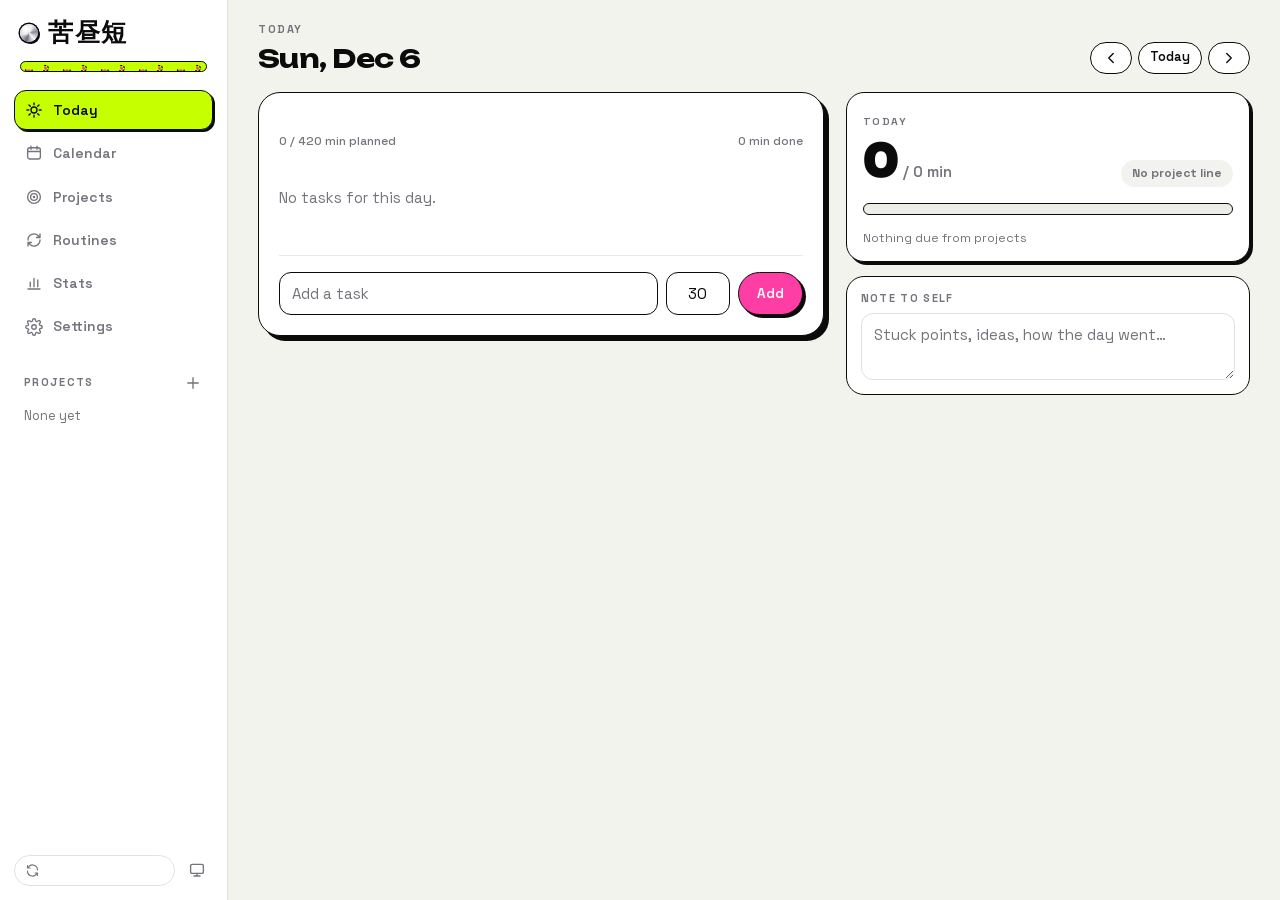
==== commit e40921c3: "Add a timer and time log on web and phone, and adding tasks on the phone Pick a task, start and stop" ====
--- a/index.html
+++ b/index.html
@@ -22,6 +22,7 @@
   <main id="main"></main>
   <aside id="pool" aria-label="Pool" hidden></aside>
 </div>
+<div id="dock" aria-label="Timer"></div>
 <div id="modal" hidden></div>
 <div id="toast" role="status" aria-live="polite" hidden></div>
 <noscript><p style="padding:24px">苦昼短 needs JavaScript.</p></noscript>
--- a/css/app.css
+++ b/css/app.css
@@ -16,6 +16,7 @@
   --hard: 3px 3px 0 var(--edge); --hard-lg: 5px 5px 0 var(--edge); --glow: none;
   --r: 18px; --r-sm: 12px;
   --leo-spot: #0B0B0B; --leo-inner: #FF3EA5; --zebra-ink: #0B0B0B;
+  --k-Main: #719507; --k-Work: #1B4BFE; --k-Fun: #E40187; --k-Chore: #E36B02; --k-None: #85858F; --k-accent: #7E04F5; --grid: #ECECE6;
   --display: "Unbounded", -apple-system, "PingFang SC", sans-serif;
   --body: "Space Grotesk", -apple-system, BlinkMacSystemFont, "PingFang SC", "Helvetica Neue", sans-serif;
   --num: "Space Grotesk", -apple-system, sans-serif;
@@ -33,6 +34,7 @@
   --b: 1px solid var(--edge); --b-soft: 1px solid #222232;
   --hard: 0 0 0 1px rgba(204, 255, 0, .05), 0 0 24px rgba(204, 255, 0, .06) inset; --hard-lg: 0 0 40px rgba(0, 229, 255, .06); --glow: 0 0 14px rgba(204, 255, 0, .5);
   --leo-spot: #FF2BD6; --leo-inner: rgba(255, 43, 214, .35); --zebra-ink: rgba(255, 255, 255, .85);
+  --k-Main: #7BA208; --k-Work: #0083FC; --k-Fun: #F504A2; --k-Chore: #DB7206; --k-None: #6A6A80; --k-accent: #9E71FE; --grid: #1F1F2D;
   --num: "JetBrains Mono", ui-monospace, monospace;
 }
 
@@ -147,6 +149,35 @@
 [data-theme="dark"] .phead::before { content: ""; position: absolute; inset: 0; z-index: -1; background: var(--leo-tex) 0 0/84px 84px; opacity: .14; -webkit-mask: linear-gradient(#000, transparent); mask: linear-gradient(#000, transparent); }
 .phead .l { display: flex; align-items: center; gap: 8px; min-width: 0; }
 .phead h1 { margin: 0; font: 700 17px/1 var(--display); letter-spacing: -.01em; white-space: nowrap; cursor: pointer; }
+/* 手机：今天前后各 5 天的日期条 */
+.phead .r { display: flex; align-items: center; gap: 4px; min-width: 0; }
+.pset { width: 34px; height: 34px; margin-right: -6px; color: var(--ink); }
+.pset .ic { width: 20px; height: 20px; }
+.phone-settings .card { padding: 16px; }
+.phone-settings .btns .btn { flex: 1; }
+.hint.look-hint { margin: 10px 0 6px; }
+.psync { flex-shrink: 1; min-width: 0; overflow: hidden; text-overflow: ellipsis; white-space: nowrap; font-size: 11.5px; color: var(--muted); }
+.psync.bad { color: var(--warn); }
+.daystrip { display: grid; grid-template-columns: repeat(11, minmax(0, 1fr)); gap: 3px; margin: 2px -6px 14px; }
+.dpill { display: flex; flex-direction: column; align-items: center; gap: 1px; min-width: 0; padding: 6px 0 7px; border: 1.5px solid transparent; border-radius: 12px; background: none; font-size: 10px; font-weight: 600; color: var(--muted); }
+.dpill b { font: 700 15px/1.2 var(--num); color: var(--ink); }
+.dpill i { width: 6px; height: 6px; margin-top: 2px; border-radius: 50%; }
+.dpill i.all { background: var(--ink); }
+.dpill i.some { background: linear-gradient(90deg, var(--ink) 50%, transparent 50%); box-shadow: inset 0 0 0 1.5px var(--ink); }
+.dpill i.todo { box-shadow: inset 0 0 0 1.5px var(--muted); }
+.dpill.past { opacity: .7; }
+.dpill.today { background: var(--accent); color: var(--accent-ink); opacity: 1; }
+.dpill.today b { color: var(--accent-ink); }
+.dpill.today i.all { background: var(--accent-ink); }
+.dpill.on { border: var(--b); box-shadow: 2px 2px 0 var(--edge); opacity: 1; }
+[data-theme="dark"] .dpill.today { background: rgba(204, 255, 0, .14); color: var(--accent); }
+[data-theme="dark"] .dpill.today b { color: var(--accent); }
+[data-theme="dark"] .dpill.on { border-color: var(--accent); box-shadow: 0 0 12px rgba(204, 255, 0, .4); }
+[data-theme="dark"] .dpill i.all, [data-theme="dark"] .dpill.today i.all { background: var(--accent); }
+[data-theme="dark"] .dpill i.some { background: linear-gradient(90deg, var(--accent) 50%, transparent 50%); box-shadow: inset 0 0 0 1.5px var(--accent); }
+.phone-day .strip { margin-top: 4px; }
+.connect { margin-top: 10px; }
+.connect h2 { margin: 6px 0 6px; font: 700 20px var(--display); }
 .back-today { display: block; margin: 0 0 10px; padding: 0; border: 0; background: none; color: var(--blue); font-weight: 600; font-size: 13px; }
 
 /* 安全线卡片 */
@@ -230,9 +261,6 @@
 .tag { display: inline-block; margin-right: 6px; padding: 1px 8px; border-radius: 999px; background: var(--ink); color: var(--accent); font: 700 10.5px/16px var(--body); letter-spacing: .05em; text-transform: uppercase; vertical-align: 1px; }
 [data-theme="dark"] .tag { background: transparent; color: var(--hot); box-shadow: inset 0 0 0 1px var(--hot); }
 .line .icon-btn { width: 28px; height: 28px; margin: -3px -6px 0 0; }
-.act { display: flex; align-items: center; gap: 4px; flex-shrink: 0; font-size: 12px; color: var(--muted); }
-.act input { width: 50px; padding: 4px; border: var(--b); border-radius: 10px; background: #F2FFCC; font-size: 15px; font-weight: 700; text-align: center; }
-[data-theme="dark"] .act input { background: rgba(0, 229, 255, .1); }
 .chips { display: flex; flex-wrap: wrap; gap: 6px; margin-top: 10px; }
 .chip { padding: 6px 11px; border: var(--b); border-radius: 999px; background: var(--bg); font-size: 12.5px; font-weight: 600; transition: transform .15s var(--ease), background-color .2s, box-shadow .2s; }
 .chip:active { transform: scale(.93); }
@@ -295,7 +323,10 @@
 [data-theme="dark"] .load i { background: linear-gradient(90deg, #00E5FF, #CCFF00); }
 .ln { font-size: 10.5px; font-weight: 600; color: var(--muted); }
 .ev { position: relative; display: flex; align-items: flex-start; gap: 4px; padding: 5px 6px 5px 8px; border-radius: 8px; background: var(--surface); box-shadow: inset 3px 0 0 var(--c); font-size: 11.5px; line-height: 1.3; cursor: grab; }
-.ev .t { flex: 1; min-width: 0; overflow: hidden; display: -webkit-box; -webkit-line-clamp: 2; -webkit-box-orient: vertical; overflow-wrap: anywhere; }
+.ev .t { flex: 1; min-width: 0; overflow: hidden; display: -webkit-box; -webkit-line-clamp: 2; -webkit-box-orient: vertical; overflow-wrap: break-word; }
+/* 格子太窄（开着任务池的小屏）：分钟数藏起来，留地方给名字 */
+.cell { container-type: inline-size; }
+@container (max-width: 96px) { .ev .m { display: none; } .ev { padding-right: 4px; } .ev .rt { display: none; } }
 .ev .m { flex-shrink: 0; font-size: 10px; color: var(--muted); }
 .ev:hover { background: var(--surface2); }
 .ev.st-done { opacity: .5; }
@@ -448,8 +479,129 @@
 .settings .btns { display: flex; align-items: center; gap: 8px; flex-wrap: wrap; }
 .weekly { display: grid; grid-template-columns: repeat(7, minmax(0, 1fr)); gap: 6px; }
 .weekly label { display: grid; gap: 4px; text-align: center; font-size: 11px; color: var(--muted); }
-.weekly input { padding: 8px 4px; text-align: center; }
+.weekly input { padding: 8px 4px; text-align: center; color: var(--ink); font-weight: 600; }
 body.phone .settings .page-head { margin-top: 4px; }
+
+/* ---------- 项目 → 子项目 ---------- */
+.pgroup { margin-bottom: 26px; }
+.pg-top { display: flex; align-items: center; gap: 10px; flex-wrap: wrap; margin-bottom: 8px; }
+.pg-top h3 { margin: 0; font: 700 18px var(--display); letter-spacing: -.01em; }
+.pg-top .rename { width: 260px; padding: 6px 10px; font: 700 16px var(--display); border: var(--b); }
+.pg-meta { font-size: 12.5px; color: var(--muted); }
+.dot-only { padding: 0; background: none; font-size: 12px; }
+.pg-actions { display: flex; gap: 6px; margin-left: auto; }
+.pg-actions .btn { padding: 6px 12px; font-size: 12.5px; }
+.btn.ghosty { border-color: transparent; background: transparent; color: var(--muted); }
+.gbar { height: 6px; margin: 0 0 14px; border-radius: 999px; background: var(--track); overflow: hidden; }
+.gbar i { display: block; height: 100%; border-radius: inherit; background: var(--meter); }
+.sp-group { margin: 10px 10px 2px; font-size: 11.5px; font-weight: 700; color: var(--ink); overflow: hidden; text-overflow: ellipsis; white-space: nowrap; }
+.sp.nested { padding-left: 20px; }
+.pg-group { margin: 18px 0 -4px; font-size: 11px; font-weight: 700; letter-spacing: .1em; text-transform: uppercase; color: var(--ink); }
+.rt { font-style: normal; font-size: .9em; color: var(--muted); }
+.ev .rt { margin-right: 3px; }
+
+/* ---------- 重复任务 ---------- */
+.rgrid { display: grid; grid-template-columns: repeat(auto-fill, minmax(300px, 1fr)); gap: 16px; }
+.rcard { padding: 16px 16px 14px; border: var(--b); border-radius: 20px; background: var(--bg); box-shadow: var(--hard); }
+.rcard header { display: flex; align-items: center; justify-content: space-between; gap: 10px; }
+.rname { display: flex; align-items: center; gap: 9px; min-width: 0; padding: 0; border: 0; background: none; font: 700 17px/1.25 var(--display); text-align: left; letter-spacing: -.01em; }
+.rname i { width: 12px; height: 12px; flex-shrink: 0; border-radius: 50%; background: var(--rc); box-shadow: 0 0 0 1.5px var(--edge); }
+[data-theme="dark"] .rname i { box-shadow: 0 0 10px var(--rc); }
+.rtotal { flex-shrink: 0; font-size: 12px; color: var(--muted); }
+.rsub { margin: 6px 0 12px; font-size: 12.5px; color: var(--muted); }
+.rweek { display: grid; grid-template-columns: repeat(7, minmax(0, 1fr)); gap: 4px; }
+.rday { display: flex; flex-direction: column; align-items: center; gap: 3px; }
+.rbar { display: flex; align-items: flex-end; width: 100%; max-width: 24px; height: 40px; }
+.rbar i { display: block; width: 100%; min-height: 0; border-radius: 4px 4px 0 0; background: var(--rc); }
+.rday.off .rbar { border-bottom: 1px solid var(--line); }
+.rday b { font-size: 12px; }
+.rday.off b { color: var(--muted); }
+.rday em { font-style: normal; font-size: 10.5px; color: var(--muted); }
+.fill-row { display: flex; gap: 6px; flex-wrap: wrap; margin-top: 8px; }
+.fill-row input { width: 70px; padding: 7px 8px; text-align: center; }
+.fill-row .btn { padding: 6px 12px; font-size: 12.5px; }
+.page-hint { max-width: 640px; margin-top: 18px; }
+.ptable .grow td { font-weight: 700; border-bottom: 0; padding-top: 12px; }
+.ptable .nested td:first-child { padding-left: 22px; }
+.gname { color: var(--muted); }
+
+/* ---------- 统计 ---------- */
+/* 图上的颜色用 --k-*（校验过的同色系），文字一律用正文颜色；柱子 ≤24px、顶端 4px 圆角、相邻留 2px 缝 */
+.stats .card { margin-bottom: 16px; padding: 18px 18px 14px; border: var(--b); border-radius: 20px; background: var(--bg); box-shadow: var(--hard); }
+.stats h3 { margin: 0; font: 700 15px var(--display); letter-spacing: -.01em; }
+.stats figure { margin: 0 0 16px; }
+.stats .lede { margin: 4px 0 12px; font-size: 12.5px; line-height: 1.5; color: var(--muted); }
+.stats .empty { padding: 14px 0 4px; font-size: 13.5px; }
+.kpis { display: grid; grid-template-columns: repeat(auto-fit, minmax(170px, 1fr)); gap: 12px; margin-bottom: 16px; }
+.tile { padding: 14px 16px; border: var(--b); border-radius: 18px; background: var(--bg); box-shadow: var(--hard); }
+.tl { margin: 0; font-size: 12px; font-weight: 600; color: var(--muted); }
+.tv { margin: 6px 0 2px; font: 700 30px/1.1 var(--body); letter-spacing: -.02em; }
+.ts { margin: 0; font-size: 12px; line-height: 1.4; color: var(--muted); }
+.delta { display: block; margin-top: 8px; font-size: 11.5px; font-weight: 600; color: var(--muted); }
+.delta.good { color: var(--ok); }
+.delta.bad { color: var(--warn); }
+.chart figcaption { display: flex; justify-content: space-between; align-items: flex-start; gap: 16px; flex-wrap: wrap; margin-bottom: 16px; }
+.chart figcaption p { margin: 4px 0 0; font-size: 13px; color: var(--muted); }
+.chart figcaption b { color: var(--ink); font-weight: 600; }
+.legend { display: flex; gap: 14px; flex-wrap: wrap; font-size: 12px; color: var(--muted); }
+.legend span { display: inline-flex; align-items: center; gap: 6px; }
+.k { display: inline-block; width: 12px; height: 10px; border-radius: 3px; flex-shrink: 0; }
+.k.dn { background: var(--k-accent); }
+.k.pl { background: var(--track); box-shadow: inset 0 0 0 1px var(--grid); }
+.k.ln { height: 2px; border-radius: 1px; background: var(--ink); }
+.plot { position: relative; height: 190px; margin: 6px 0 0 44px; }
+.plot.short { height: 150px; }
+.grid { position: absolute; left: 0; right: 0; height: 1px; background: var(--grid); }
+.grid span { position: absolute; right: calc(100% + 8px); top: -7px; font-size: 10.5px; color: var(--muted); white-space: nowrap; }
+.cols { position: absolute; inset: 0; display: flex; gap: 2px; }
+.col { position: relative; flex: 1; min-width: 0; display: flex; justify-content: center; border-radius: 6px 6px 0 0; outline: none; cursor: default; }
+.col.hot, .col:focus-visible { background: color-mix(in srgb, var(--track) 55%, transparent); }
+.col i { position: absolute; bottom: 0; border-radius: 4px 4px 0 0; }
+.col .pl { width: min(100%, 24px); background: var(--track); }
+.col .dn { width: min(60%, 14px); background: var(--k-accent); }
+.col .dn.solo { width: min(100%, 24px); }
+.col .ln { width: min(100%, 24px); height: 2px; margin-bottom: -1px; border-radius: 1px; background: var(--ink); }
+.col.future .pl { opacity: .5; }
+.cap-label { position: absolute; margin-bottom: 4px; transform: translateY(-100%); font-size: 11px; font-weight: 600; color: var(--ink); white-space: nowrap; }
+.xaxis { display: flex; gap: 2px; margin: 6px 0 0 44px; }
+.xaxis span { flex: 1; min-width: 0; overflow: visible; white-space: nowrap; text-align: center; font-size: 10.5px; color: var(--muted); }
+.tview { margin-top: 12px; font-size: 12.5px; }
+.tview summary { cursor: pointer; color: var(--muted); font-weight: 600; }
+.tview table, .ptable { width: 100%; margin-top: 8px; border-collapse: collapse; font-size: 13px; }
+.tview th, .tview td, .ptable th, .ptable td { padding: 6px 8px; border-bottom: 1px solid var(--grid); text-align: left; }
+.tview th, .ptable th { font-size: 11px; font-weight: 700; letter-spacing: .06em; text-transform: uppercase; color: var(--muted); }
+.tview td.num, .ptable td.num { font-variant-numeric: tabular-nums; }
+.ptable small { color: var(--muted); }
+.table-wrap { overflow-x: auto; }
+.pdot { display: inline-block; width: 9px; height: 9px; margin-right: 8px; border-radius: 50%; vertical-align: 0; }
+.stat-grid { display: grid; grid-template-columns: repeat(auto-fit, minmax(400px, 1fr)); gap: 0 16px; }
+@media (max-width: 900px) { .stat-grid { grid-template-columns: minmax(0, 1fr); } }
+.crows { display: grid; gap: 8px; }
+.crow { display: grid; grid-template-columns: 96px minmax(40px, 1fr) 58px 84px 44px; align-items: center; gap: 8px; font-size: 13px; }
+.crow.head { order: -1; font-size: 10.5px; font-weight: 700; letter-spacing: .06em; text-transform: uppercase; color: var(--muted); }
+.cname { display: flex; align-items: center; gap: 8px; font-weight: 600; white-space: nowrap; }
+.cname i { width: 10px; height: 10px; border-radius: 3px; flex-shrink: 0; }
+.ctrack { height: 10px; }
+.cbar { display: block; height: 100%; min-width: 2px; border-radius: 0 4px 4px 0; }
+.cval, .cdone, .cacc { font-size: 12.5px; white-space: nowrap; }
+.cdone, .cacc { color: var(--muted); }
+.statuses { display: flex; gap: 16px; flex-wrap: wrap; margin: 10px 0 12px; font-size: 13px; color: var(--muted); }
+.statuses b { margin-right: 4px; font-size: 18px; color: var(--ink); }
+.reasons { display: grid; gap: 8px; margin: 0; padding: 0; list-style: none; }
+.reasons li { display: grid; grid-template-columns: minmax(0, 1.3fr) minmax(40px, 1fr) 28px; align-items: center; gap: 10px; font-size: 13px; }
+.rtext { overflow: hidden; text-overflow: ellipsis; white-space: nowrap; }
+.rtrack { height: 8px; }
+.rtrack i { display: block; height: 100%; border-radius: 0 4px 4px 0; background: var(--k-accent); }
+.reasons b { text-align: right; }
+.ctip { position: fixed; top: 0; left: 0; z-index: 90; min-width: 140px; padding: 9px 11px; border: var(--b); border-radius: 12px; background: var(--bg); box-shadow: var(--hard); font-size: 12px; pointer-events: none; }
+.ctip p { display: flex; align-items: center; gap: 7px; margin: 3px 0 0; color: var(--muted); }
+.ctip .tt { margin: 0 0 4px; font-weight: 700; color: var(--ink); }
+.ctip b { color: var(--ink); font-variant-numeric: tabular-nums; }
+.ctip .k { width: 12px; height: 2px; border-radius: 1px; }
+.ctip .k.dn { background: var(--k-accent); }
+.ctip .k.pl { background: var(--muted); box-shadow: none; }
+.ctip .k.ln { background: var(--ink); }
+.nav:disabled { opacity: .35; cursor: default; }
 
 /* ---------- 提示条、装饰 ---------- */
 #toast { position: fixed; left: 50%; bottom: calc(22px + env(safe-area-inset-bottom)); z-index: 60; display: flex; align-items: center; gap: 14px; max-width: calc(100vw - 32px); padding: 10px 12px 10px 16px; border: var(--b); border-radius: 999px; background: var(--ink); color: var(--bg); font-size: 13.5px; box-shadow: var(--hard); transform: translateX(-50%); }
@@ -475,3 +627,64 @@
   #pool { width: 250px; }
   .cell { min-height: 180px; }
 }
+
+/* ---------- 计时：底部浮条、选中的任务、计时记录、补时间 ---------- */
+#dock { position: fixed; left: 50%; bottom: calc(14px + env(safe-area-inset-bottom)); z-index: 40; width: min(560px, calc(100vw - 24px)); transform: translateX(-50%); }
+#dock:empty { display: none; }
+.dock { display: flex; flex-wrap: wrap; align-items: center; gap: 10px; padding: 10px 10px 10px 14px; border: var(--b); border-radius: 22px; background: var(--bg); box-shadow: var(--hard-lg); }
+.dock.enter { animation: rise .25s var(--ease); }
+.dock.run { background: #F4FFD6; }
+.dk-main { flex: 1; display: grid; min-width: 0; }
+.dk-k { font-size: 10.5px; font-weight: 700; letter-spacing: .1em; text-transform: uppercase; color: var(--muted); }
+.dk-title { overflow: hidden; font-size: 15px; text-overflow: ellipsis; white-space: nowrap; }
+.dock .dot, .dock .pulse { width: 12px; height: 12px; flex-shrink: 0; border: var(--b); border-radius: 50%; background: var(--bar); }
+.dock .pulse { animation: pulse 1.4s ease-in-out infinite; }
+@keyframes pulse { 50% { transform: scale(.6); opacity: .5; } }
+.dk-time { font: 700 22px/1 var(--num); font-variant-numeric: tabular-nums; }
+.dk-btn { display: inline-flex; align-items: center; gap: 8px; padding: 11px 18px; border: var(--b); border-radius: 999px; background: var(--accent); color: var(--accent-ink); font-size: 14px; font-weight: 700; box-shadow: var(--hard); transition: transform .15s var(--ease); }
+.dk-btn:active { transform: scale(.95); }
+.dk-btn.stop { background: var(--hot); color: #fff; }
+.dk-btn.ghost { background: var(--bg); color: var(--ink); }
+.dk-btn .tri { width: 0; height: 0; border-top: 6px solid transparent; border-bottom: 6px solid transparent; border-left: 10px solid currentColor; }
+.dk-btn .sq { width: 10px; height: 10px; border-radius: 2px; background: currentColor; }
+.dk-x { margin-left: -4px; font-size: 22px; line-height: 1; }
+.dk-switch { flex-basis: 100%; overflow: hidden; padding: 8px 0 0; border: 0; border-top: 1px dashed var(--line); background: none; font-size: 13px; color: var(--muted); text-align: left; text-overflow: ellipsis; white-space: nowrap; }
+.dk-switch b { color: var(--ink); }
+body.has-dock #main { padding-bottom: 140px; }
+body.phone.has-dock #main { padding-bottom: calc(140px + env(safe-area-inset-bottom)); }
+body.has-dock #toast { bottom: calc(108px + env(safe-area-inset-bottom)); }
+[data-theme="dark"] .dock { border-color: var(--edge); background: rgba(21, 21, 31, .92); -webkit-backdrop-filter: blur(14px); backdrop-filter: blur(14px); box-shadow: 0 10px 40px rgba(0, 0, 0, .5); }
+[data-theme="dark"] .dock.run { border-color: rgba(204, 255, 0, .5); box-shadow: 0 0 24px rgba(204, 255, 0, .18); }
+[data-theme="dark"] .dock .dot, [data-theme="dark"] .dock .pulse { border: 0; box-shadow: 0 0 10px var(--bar); }
+[data-theme="dark"] .dk-time { color: var(--accent); text-shadow: 0 0 14px rgba(204, 255, 0, .5); }
+[data-theme="dark"] .dk-btn { border-color: var(--accent); box-shadow: var(--glow); }
+[data-theme="dark"] .dk-btn.stop { border-color: var(--hot); background: var(--hot); box-shadow: 0 0 14px rgba(255, 43, 214, .5); }
+[data-theme="dark"] .dk-btn.ghost { border-color: var(--edge); background: transparent; box-shadow: none; }
+
+.row { cursor: default; }
+.row.picked { margin: 0 -10px; padding-right: 10px; padding-left: 10px; border-top-color: transparent; border-radius: 18px; background: #F4FFD6; box-shadow: inset 0 0 0 1.5px var(--edge); }
+.row.opt.picked { margin: 6px -10px; }
+.row.opt.picked::after { border: 2px solid var(--edge); }
+[data-theme="dark"] .row.opt.picked::after { border-color: rgba(204, 255, 0, .6); }
+.row.picked + .row { border-top-color: transparent; }
+[data-theme="dark"] .row.picked { background: rgba(204, 255, 0, .06); box-shadow: inset 0 0 0 1px rgba(204, 255, 0, .4); }
+
+.times { display: flex; flex-wrap: wrap; gap: 6px; margin-top: 7px; }
+.tm { display: inline-flex; align-items: center; gap: 4px; padding: 2px 3px 2px 9px; border: var(--b-soft); border-radius: 999px; font-size: 12px; color: var(--muted); }
+.tm .num { color: var(--ink); }
+.tm-x { width: 20px; height: 20px; padding: 0; border: 0; border-radius: 50%; background: none; font-size: 14px; line-height: 1; color: var(--muted); }
+.tm-x:hover { background: var(--surface); color: var(--warn); }
+.tm.sum { padding-right: 9px; border-style: dashed; }
+.tm.more-time { padding: 2px 10px; border-style: dashed; background: none; color: var(--blue); cursor: pointer; }
+.tm.live { gap: 6px; padding-right: 9px; border: var(--b); background: var(--accent); color: var(--accent-ink); }
+.tm.live i { width: 7px; height: 7px; border-radius: 50%; background: var(--hot); animation: pulse 1.4s ease-in-out infinite; }
+.tm.live b { font-size: 12.5px; }
+[data-theme="dark"] .tm.live { border-color: var(--accent); background: rgba(204, 255, 0, .1); color: var(--accent); }
+
+.logtime { display: flex; flex-wrap: wrap; align-items: center; gap: 6px; margin-top: 10px; font-size: 12.5px; color: var(--muted); }
+.logtime input { width: 46px; padding: 6px 4px; border: var(--b); border-radius: 10px; background: #F2FFCC; font-size: 15px; font-weight: 700; color: var(--ink); text-align: center; }
+.logtime input[type="time"] { width: auto; min-width: 96px; padding: 6px 8px; }
+.logtime .btn { padding: 6px 14px; font-size: 12.5px; }
+[data-theme="dark"] .logtime input { background: rgba(0, 229, 255, .1); }
+/* iPhone 上小于 16px 的输入框一点就会放大页面 */
+body.phone .logtime input, body.phone .add input, body.phone .add select { font-size: 16px; }
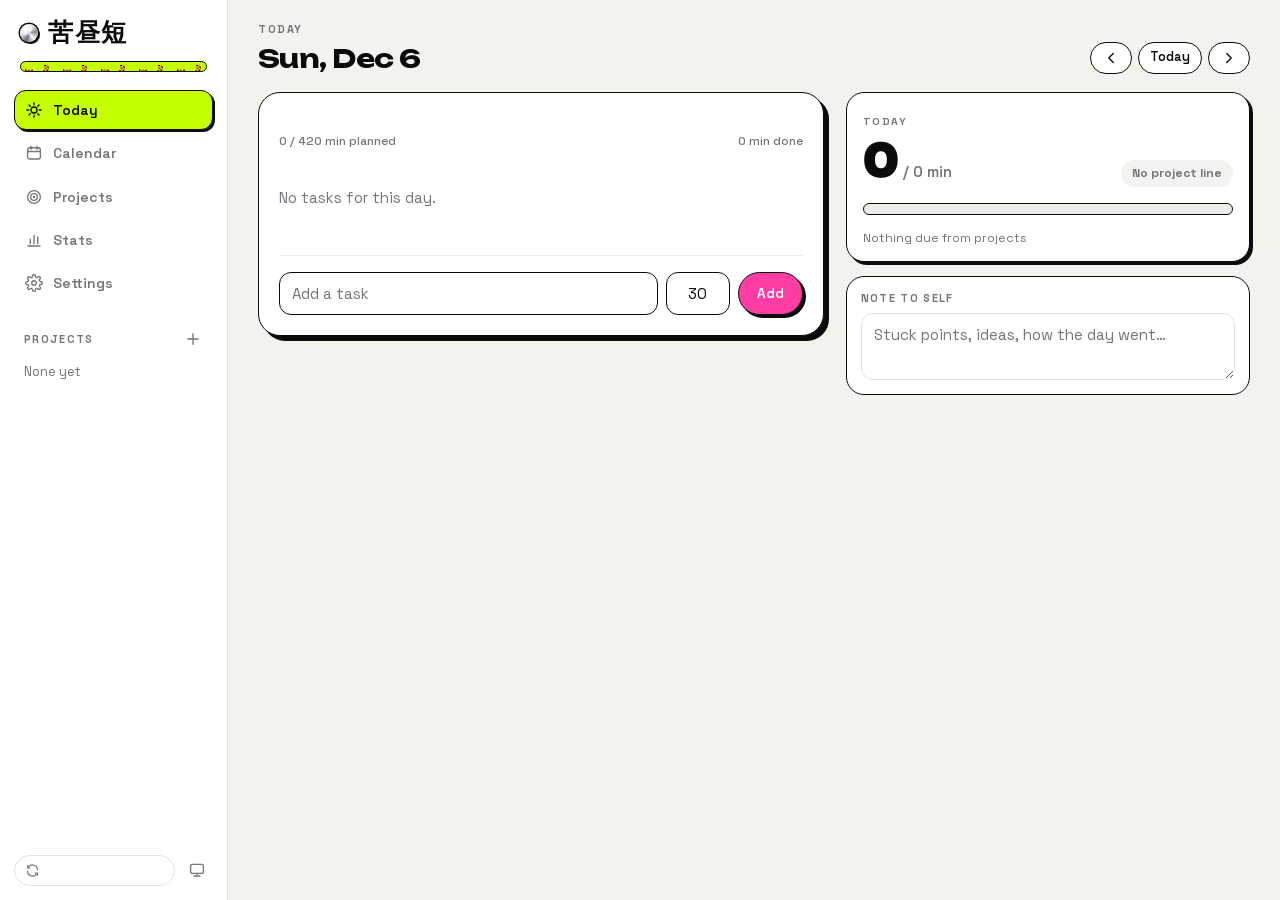
==== commit b51ed427: "New icon: abstract melted neon brush stroke with bokeh and disco specks Co-Authored-By: Claude Opus " ====
--- a/index.html
+++ b/index.html
@@ -7,7 +7,7 @@
 <meta name="description" content="Plan backwards from the deadline, one day at a time.">
 <link rel="manifest" href="manifest.json">
 <link rel="apple-touch-icon" href="icon-180.png">
-<link rel="icon" href="icon-180.png">
+<link rel="icon" type="image/png" href="favicon.png">
 <meta name="apple-mobile-web-app-capable" content="yes">
 <meta name="mobile-web-app-capable" content="yes">
 <meta name="apple-mobile-web-app-title" content="苦昼短">
--- a/css/app.css
+++ b/css/app.css
@@ -500,27 +500,21 @@
 .rt { font-style: normal; font-size: .9em; color: var(--muted); }
 .ev .rt { margin-right: 3px; }
 
-/* ---------- 重复任务 ---------- */
-.rgrid { display: grid; grid-template-columns: repeat(auto-fill, minmax(300px, 1fr)); gap: 16px; }
-.rcard { padding: 16px 16px 14px; border: var(--b); border-radius: 20px; background: var(--bg); box-shadow: var(--hard); }
-.rcard header { display: flex; align-items: center; justify-content: space-between; gap: 10px; }
-.rname { display: flex; align-items: center; gap: 9px; min-width: 0; padding: 0; border: 0; background: none; font: 700 17px/1.25 var(--display); text-align: left; letter-spacing: -.01em; }
-.rname i { width: 12px; height: 12px; flex-shrink: 0; border-radius: 50%; background: var(--rc); box-shadow: 0 0 0 1.5px var(--edge); }
-[data-theme="dark"] .rname i { box-shadow: 0 0 10px var(--rc); }
-.rtotal { flex-shrink: 0; font-size: 12px; color: var(--muted); }
-.rsub { margin: 6px 0 12px; font-size: 12.5px; color: var(--muted); }
-.rweek { display: grid; grid-template-columns: repeat(7, minmax(0, 1fr)); gap: 4px; }
-.rday { display: flex; flex-direction: column; align-items: center; gap: 3px; }
-.rbar { display: flex; align-items: flex-end; width: 100%; max-width: 24px; height: 40px; }
-.rbar i { display: block; width: 100%; min-height: 0; border-radius: 4px 4px 0 0; background: var(--rc); }
-.rday.off .rbar { border-bottom: 1px solid var(--line); }
-.rday b { font-size: 12px; }
-.rday.off b { color: var(--muted); }
-.rday em { font-style: normal; font-size: 10.5px; color: var(--muted); }
-.fill-row { display: flex; gap: 6px; flex-wrap: wrap; margin-top: 8px; }
-.fill-row input { width: 70px; padding: 7px 8px; text-align: center; }
-.fill-row .btn { padding: 6px 12px; font-size: 12.5px; }
-.page-hint { max-width: 640px; margin-top: 18px; }
+/* ---------- 重复：编辑框里的设置、删哪些 ---------- */
+.rep-sum { display: flex; flex-wrap: wrap; align-items: baseline; gap: 6px; padding: 10px 12px; border: var(--b-soft); border-radius: var(--r-sm); font-size: 13.5px; color: var(--muted); }
+.rep-sum b { color: var(--ink); }
+.rep-sum .link { margin-left: auto; }
+.rep-panel { margin-bottom: 14px; padding: 14px 14px 12px; border: var(--b); border-radius: 16px; background: var(--surface); }
+.rep-panel .field:last-child { margin-bottom: 0; }
+.rep-go { display: flex; align-items: center; justify-content: space-between; gap: 10px; }
+.rep-go .hint { margin: 0; }
+.field.scope .seg { justify-self: start; }
+.del-ask { margin-top: 20px; padding: 14px; border: 1.5px dashed var(--warn); border-radius: 16px; }
+.del-ask p { margin: 0 0 10px; font-weight: 700; }
+.del-ask .hint { display: block; margin: 2px 0 0; font-weight: 400; }
+.del-ask .btns { display: flex; flex-wrap: wrap; gap: 6px; }
+.del-ask .btn { padding: 7px 12px; font-size: 12.5px; }
+.add:has(select[name="repeat"] option[value=""]:checked) select[name="for"] { display: none; }
 .ptable .grow td { font-weight: 700; border-bottom: 0; padding-top: 12px; }
 .ptable .nested td:first-child { padding-left: 22px; }
 .gname { color: var(--muted); }
@@ -653,6 +647,9 @@
 body.has-dock #main { padding-bottom: 140px; }
 body.phone.has-dock #main { padding-bottom: calc(140px + env(safe-area-inset-bottom)); }
 body.has-dock #toast { bottom: calc(108px + env(safe-area-inset-bottom)); }
+/* 正在页面里打字：浮条先让开，别挡住输入框（手机上也别压在键盘上） */
+body:has(#main :is(input, textarea, select):focus) #dock { visibility: hidden; }
+body:has(#main :is(input, textarea, select):focus) #toast { bottom: calc(22px + env(safe-area-inset-bottom)); }
 [data-theme="dark"] .dock { border-color: var(--edge); background: rgba(21, 21, 31, .92); -webkit-backdrop-filter: blur(14px); backdrop-filter: blur(14px); box-shadow: 0 10px 40px rgba(0, 0, 0, .5); }
 [data-theme="dark"] .dock.run { border-color: rgba(204, 255, 0, .5); box-shadow: 0 0 24px rgba(204, 255, 0, .18); }
 [data-theme="dark"] .dock .dot, [data-theme="dark"] .dock .pulse { border: 0; box-shadow: 0 0 10px var(--bar); }
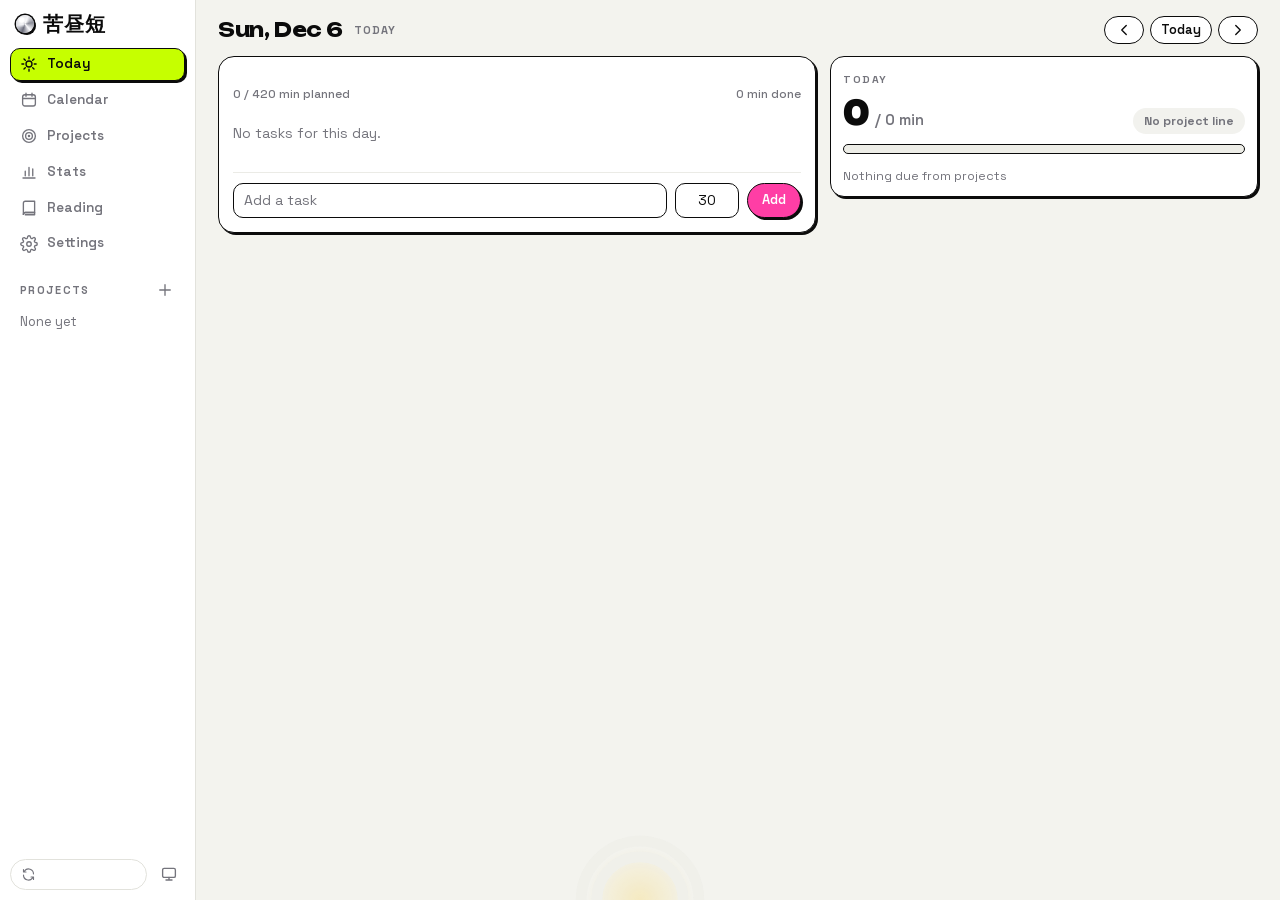
==== commit ead1921e: "Today's dial, commute days, a when-you-worked heatmap, full calendar Today gets a 24-hour dial (oute" ====
--- a/index.html
+++ b/index.html
@@ -23,6 +23,7 @@
   <aside id="pool" aria-label="Pool" hidden></aside>
 </div>
 <div id="dock" aria-label="Timer"></div>
+<div id="sun"></div>
 <div id="modal" hidden></div>
 <div id="toast" role="status" aria-live="polite" hidden></div>
 <noscript><p style="padding:24px">苦昼短 needs JavaScript.</p></noscript>
--- a/css/app.css
+++ b/css/app.css
@@ -13,8 +13,8 @@
   --accent: #C6FF00; --accent-ink: #0B0B0B; --hot: #FF3EA5; --blue: #2F5BFF; --warn: #FF2E55; --ok: #27B35A;
   --meter: linear-gradient(90deg, #C6FF00, #FF3EA5 70%, #2F5BFF);
   --b: 1.5px solid var(--edge); --b-soft: 1.5px solid #E2E2DC;
-  --hard: 3px 3px 0 var(--edge); --hard-lg: 5px 5px 0 var(--edge); --glow: none;
-  --r: 18px; --r-sm: 12px;
+  --hard: 2px 2px 0 var(--edge); --hard-lg: 3px 3px 0 var(--edge); --glow: none;
+  --r: 14px; --r-sm: 10px;
   --leo-spot: #0B0B0B; --leo-inner: #FF3EA5; --zebra-ink: #0B0B0B;
   --k-Main: #719507; --k-Work: #1B4BFE; --k-Fun: #E40187; --k-Chore: #E36B02; --k-None: #85858F; --k-accent: #7E04F5; --grid: #ECECE6;
   --display: "Unbounded", -apple-system, "PingFang SC", sans-serif;
@@ -40,7 +40,7 @@
 
 * { box-sizing: border-box; }
 html { -webkit-tap-highlight-color: transparent; -webkit-text-size-adjust: 100%; }
-body { margin: 0; background: var(--page); color: var(--ink); font: 15px/1.45 var(--body); }
+body { margin: 0; background: var(--page); color: var(--ink); font: 14px/1.4 var(--body); }
 body.phone { background: var(--bg); }
 button, input, select, textarea { font: inherit; color: inherit; }
 button { cursor: pointer; }
@@ -48,7 +48,7 @@
 .num { font-family: var(--num); font-variant-numeric: tabular-nums; }
 .ic { width: 18px; height: 18px; flex-shrink: 0; fill: none; stroke: currentColor; stroke-width: 1.8; stroke-linecap: round; stroke-linejoin: round; }
 :focus-visible { outline: 2px solid var(--blue); outline-offset: 2px; }
-input, select, textarea { min-width: 0; padding: 10px 12px; border: var(--b-soft); border-radius: var(--r-sm); background: var(--bg); transition: border-color .15s; }
+input, select, textarea { min-width: 0; padding: 7px 10px; border: var(--b-soft); border-radius: var(--r-sm); background: var(--bg); transition: border-color .15s; }
 input:focus, select:focus, textarea:focus { outline: none; border-color: var(--edge); }
 [data-theme="dark"] input:focus, [data-theme="dark"] select:focus, [data-theme="dark"] textarea:focus { border-color: var(--accent); box-shadow: 0 0 0 3px rgba(204, 255, 0, .15); }
 input::placeholder, textarea::placeholder { color: var(--muted); }
@@ -57,7 +57,7 @@
 [hidden] { display: none !important; }
 
 /* ---------- 按钮 ---------- */
-.btn { display: inline-flex; align-items: center; justify-content: center; gap: 6px; padding: 9px 15px; border: var(--b); border-radius: 999px; background: var(--bg); font-weight: 600; font-size: 13.5px; white-space: nowrap; text-decoration: none; transition: transform .15s var(--ease), box-shadow .15s; }
+.btn { display: inline-flex; align-items: center; justify-content: center; gap: 6px; padding: 7px 12px; border: var(--b); border-radius: 999px; background: var(--bg); font-weight: 600; font-size: 13px; white-space: nowrap; text-decoration: none; transition: transform .15s var(--ease), box-shadow .15s; }
 .btn:active { transform: scale(.96); }
 .btn.primary { background: var(--accent); color: var(--accent-ink); box-shadow: var(--hard); }
 .btn.cta { background: var(--hot); color: #fff; box-shadow: var(--hard); }
@@ -67,41 +67,39 @@
 [data-theme="dark"] .btn.danger { background: transparent; }
 .icon-btn { display: inline-grid; place-items: center; width: 32px; height: 32px; padding: 0; border: 0; border-radius: 10px; background: transparent; color: var(--muted); }
 .icon-btn:hover { background: var(--surface); color: var(--ink); }
-.nav { display: inline-flex; align-items: center; justify-content: center; gap: 6px; min-width: 34px; height: 32px; padding: 0 11px; border: var(--b); border-radius: 999px; background: var(--bg); font-weight: 600; font-size: 13px; text-decoration: none; white-space: nowrap; }
+.nav { display: inline-flex; align-items: center; justify-content: center; gap: 6px; min-width: 30px; height: 28px; padding: 0 10px; border: var(--b); border-radius: 999px; background: var(--bg); font-weight: 600; font-size: 13px; text-decoration: none; white-space: nowrap; }
 .nav.on { background: var(--accent); color: var(--accent-ink); }
 [data-theme="dark"] .nav { background: var(--surface); }
 [data-theme="dark"] .nav.on { background: rgba(204, 255, 0, .12); color: var(--accent); border-color: var(--accent); }
 .link { padding: 0; border: 0; background: none; color: var(--muted); font-size: 13px; font-weight: 600; text-decoration: underline; text-underline-offset: 3px; }
 .seg { display: inline-flex; padding: 2px; border: var(--b); border-radius: 999px; background: var(--bg); }
-.seg button { padding: 5px 12px; border: 0; border-radius: 999px; background: transparent; font-size: 12.5px; font-weight: 600; }
+.seg button { padding: 4px 10px; border: 0; border-radius: 999px; background: transparent; font-size: 12.5px; font-weight: 600; }
 .seg button.on { background: var(--accent); color: var(--accent-ink); }
 [data-theme="dark"] .seg { background: var(--surface); }
 [data-theme="dark"] .seg button.on { box-shadow: var(--glow); }
 
 /* ---------- 整体布局 ---------- */
-.app { display: grid; grid-template-columns: 228px minmax(0, 1fr) auto; min-height: 100vh; }
-#main { min-width: 0; padding: 22px 30px 90px; }
+.app { display: grid; grid-template-columns: 196px minmax(0, 1fr) auto; min-height: 100vh; }
+#main { min-width: 0; padding: 16px 22px 90px; }
 body.phone .app { display: block; }
 body.phone #side, body.phone #pool { display: none; }
 body.phone #main { max-width: 560px; margin: 0 auto; padding: 0 16px calc(40px + env(safe-area-inset-bottom)); }
 
 /* 侧栏 */
-#side { position: sticky; top: 0; height: 100vh; overflow: auto; display: flex; flex-direction: column; gap: 6px; padding: 20px 14px 14px; background: var(--bg); border-right: var(--b-soft); }
-.brand { display: flex; align-items: center; gap: 10px; padding: 0 6px; }
-.brand h1 { margin: 0; font: 900 25px/1 var(--cjk); letter-spacing: .06em; }
-.tape { display: block; height: 11px; margin: 10px 6px 12px; border: var(--b); border-radius: 999px; background: var(--leo-tex) 0 0/38px 38px, var(--accent); }
-[data-theme="dark"] .tape { border-color: rgba(255, 43, 214, .5); background: var(--leo-tex) 0 0/38px 38px, #12101a; box-shadow: 0 0 16px rgba(255, 43, 214, .25); }
+#side { position: sticky; top: 0; height: 100vh; overflow: auto; display: flex; flex-direction: column; gap: 4px; padding: 14px 10px 10px; background: var(--bg); border-right: var(--b-soft); }
+.brand { display: flex; align-items: center; gap: 9px; padding: 0 6px 10px; }
+.brand h1 { margin: 0; font: 900 20px/1 var(--cjk); letter-spacing: .06em; }
 [data-theme="dark"] .brand h1 { text-shadow: 0 0 18px rgba(204, 255, 0, .35); }
 .snav { display: grid; gap: 3px; }
-.snav a { display: flex; align-items: center; gap: 10px; padding: 9px 10px; border: 1.5px solid transparent; border-radius: 12px; text-decoration: none; font-weight: 600; font-size: 14px; color: var(--muted); }
+.snav a { display: flex; align-items: center; gap: 9px; padding: 6px 9px; border: 1.5px solid transparent; border-radius: 10px; text-decoration: none; font-weight: 600; font-size: 13.5px; color: var(--muted); }
 .snav a:hover { background: var(--surface); color: var(--ink); }
 .snav a.on { color: var(--ink); background: var(--accent); border-color: var(--edge); box-shadow: 2px 2px 0 var(--edge); }
 [data-theme="dark"] .snav a.on { background: rgba(204, 255, 0, .1); color: var(--accent); border-color: rgba(204, 255, 0, .5); box-shadow: var(--glow); }
 .snav a b { margin-left: auto; min-width: 20px; padding: 0 6px; border-radius: 999px; background: var(--ink); color: var(--bg); font: 700 11px/18px var(--num); text-align: center; }
-.sprojects { margin-top: 14px; display: grid; gap: 2px; }
+.sprojects { margin-top: 10px; display: grid; gap: 1px; }
 .sp-head { display: flex; align-items: center; justify-content: space-between; padding: 0 4px 4px 10px; }
 .sp-head a { font-size: 11px; font-weight: 700; letter-spacing: .12em; text-transform: uppercase; color: var(--muted); text-decoration: none; }
-.sp { display: flex; align-items: center; gap: 9px; width: 100%; padding: 7px 10px; border: 0; border-radius: 10px; background: transparent; text-align: left; font-size: 13.5px; }
+.sp { display: flex; align-items: center; gap: 8px; width: 100%; padding: 5px 9px; border: 0; border-radius: 10px; background: transparent; text-align: left; font-size: 13.5px; }
 .sp:hover { background: var(--surface); }
 .sp i { width: 9px; height: 9px; flex-shrink: 0; border-radius: 50%; background: var(--pc); box-shadow: 0 0 0 1.5px var(--edge); }
 [data-theme="dark"] .sp i { box-shadow: 0 0 8px var(--pc); }
@@ -118,8 +116,9 @@
 .sync-status { font-size: 12.5px; color: var(--muted); }
 
 /* 页头 */
-.page-head { display: flex; align-items: flex-end; justify-content: space-between; gap: 16px; flex-wrap: wrap; margin-bottom: 18px; }
-.page-head h2 { margin: 0; font: 700 26px/1.15 var(--display); letter-spacing: -.02em; }
+.page-head { display: flex; align-items: center; justify-content: space-between; gap: 12px; flex-wrap: wrap; margin-bottom: 12px; }
+.page-head h2 { margin: 0; font: 700 20px/1.2 var(--display); letter-spacing: -.02em; }
+.page-head h2 small { margin-left: 6px; font: 700 11px var(--body); letter-spacing: .1em; text-transform: uppercase; color: var(--muted); vertical-align: 3px; }
 .eyebrow { margin: 0 0 6px; font-size: 11px; font-weight: 700; letter-spacing: .14em; text-transform: uppercase; color: var(--muted); }
 .tools { display: flex; align-items: center; gap: 6px; flex-wrap: wrap; }
 [data-theme="dark"] .page-head h2 { text-shadow: 0 0 22px rgba(255, 255, 255, .12); }
@@ -134,16 +133,16 @@
 @keyframes spin { to { transform: rotate(360deg); } }
 
 /* ---------- 今天 ---------- */
-.today-grid { display: grid; grid-template-columns: minmax(0, 1.4fr) minmax(290px, 1fr); gap: 22px; align-items: start; }
+.today-grid { display: grid; grid-template-columns: minmax(0, 1.4fr) minmax(260px, 1fr); gap: 14px; align-items: start; }
 @media (max-width: 1100px) { .today-grid { grid-template-columns: minmax(0, 1fr); } .today-side { order: -1; } }
-.today-main { padding: 18px 20px 20px; border: var(--b); border-radius: 22px; background: var(--bg); box-shadow: var(--hard-lg); }
+.today-main { padding: 12px 14px 14px; border: var(--b); border-radius: 16px; background: var(--bg); box-shadow: var(--hard); }
 .today-main .strip { margin-top: 2px; }
-.today-side { display: grid; gap: 14px; }
-.today-side .note, .today-side .overdue, .today-side .bill { margin-top: 0; }
+.today-side { display: grid; gap: 10px; }
+.today-side .overdue, .today-side .bill { margin-top: 0; }
 
 /* 手机顶栏：吸顶毛玻璃，底下一条豹纹胶带 */
-.phead { position: sticky; top: 0; z-index: 20; display: flex; align-items: center; justify-content: space-between; gap: 8px; margin: 0 -16px 10px; padding: calc(12px + env(safe-area-inset-top)) 16px 20px; background: rgba(255, 255, 255, .84); -webkit-backdrop-filter: saturate(180%) blur(14px); backdrop-filter: saturate(180%) blur(14px); }
-.phead::after { content: ""; position: absolute; left: 16px; right: 16px; bottom: 4px; height: 10px; border: var(--b); border-radius: 999px; background: var(--leo-tex) 0 0/34px 34px, var(--accent); }
+.phead { position: sticky; top: 0; z-index: 20; display: flex; align-items: center; justify-content: space-between; gap: 8px; margin: 0 -16px 6px; padding: calc(8px + env(safe-area-inset-top)) 16px 12px; background: rgba(255, 255, 255, .84); -webkit-backdrop-filter: saturate(180%) blur(14px); backdrop-filter: saturate(180%) blur(14px); }
+.phead::after { content: ""; position: absolute; left: 16px; right: 16px; bottom: 4px; height: 3px; border-radius: 999px; background: var(--accent); }
 [data-theme="dark"] .phead { background: rgba(12, 12, 19, .82); }
 [data-theme="dark"] .phead::after { height: 3px; bottom: 6px; border: 0; background: var(--meter); box-shadow: 0 0 12px rgba(204, 255, 0, .5); }
 [data-theme="dark"] .phead::before { content: ""; position: absolute; inset: 0; z-index: -1; background: var(--leo-tex) 0 0/84px 84px; opacity: .14; -webkit-mask: linear-gradient(#000, transparent); mask: linear-gradient(#000, transparent); }
@@ -153,13 +152,16 @@
 .phead .r { display: flex; align-items: center; gap: 4px; min-width: 0; }
 .pset { width: 34px; height: 34px; margin-right: -6px; color: var(--ink); }
 .pset .ic { width: 20px; height: 20px; }
+.pread { display: inline-flex; flex-shrink: 0; align-items: center; gap: 5px; height: 30px; padding: 0 10px 0 8px; border: var(--b); border-radius: 999px; background: var(--bg); font-size: 12.5px; font-weight: 700; text-decoration: none; color: var(--ink); }
+.pread .ic { width: 16px; height: 16px; }
+[data-theme="dark"] .pread { background: var(--surface); }
 .phone-settings .card { padding: 16px; }
 .phone-settings .btns .btn { flex: 1; }
 .hint.look-hint { margin: 10px 0 6px; }
 .psync { flex-shrink: 1; min-width: 0; overflow: hidden; text-overflow: ellipsis; white-space: nowrap; font-size: 11.5px; color: var(--muted); }
 .psync.bad { color: var(--warn); }
-.daystrip { display: grid; grid-template-columns: repeat(11, minmax(0, 1fr)); gap: 3px; margin: 2px -6px 14px; }
-.dpill { display: flex; flex-direction: column; align-items: center; gap: 1px; min-width: 0; padding: 6px 0 7px; border: 1.5px solid transparent; border-radius: 12px; background: none; font-size: 10px; font-weight: 600; color: var(--muted); }
+.daystrip { display: grid; grid-template-columns: repeat(11, minmax(0, 1fr)); gap: 3px; margin: 0 -6px 8px; }
+.dpill { display: flex; flex-direction: column; align-items: center; gap: 1px; min-width: 0; padding: 4px 0 5px; border: 1.5px solid transparent; border-radius: 12px; background: none; font-size: 10px; font-weight: 600; color: var(--muted); }
 .dpill b { font: 700 15px/1.2 var(--num); color: var(--ink); }
 .dpill i { width: 6px; height: 6px; margin-top: 2px; border-radius: 50%; }
 .dpill i.all { background: var(--ink); }
@@ -181,11 +183,11 @@
 .back-today { display: block; margin: 0 0 10px; padding: 0; border: 0; background: none; color: var(--blue); font-weight: 600; font-size: 13px; }
 
 /* 安全线卡片 */
-.hero { position: relative; padding: 16px 16px 14px; border: var(--b); border-radius: var(--r); background: var(--bg); box-shadow: var(--hard); }
+.hero { position: relative; padding: 12px 12px 10px; border: var(--b); border-radius: var(--r); background: var(--bg); box-shadow: var(--hard); }
 [data-theme="dark"] .hero { background: #11111b; }
 .hero .k { font-size: 10.5px; font-weight: 700; letter-spacing: .14em; text-transform: uppercase; color: var(--muted); }
 .nums { display: flex; align-items: baseline; gap: 6px; margin-top: 6px; flex-wrap: wrap; }
-.big { font: 900 46px/1 var(--display); letter-spacing: -.03em; font-variant-numeric: tabular-nums; }
+.big { font: 900 34px/1 var(--display); letter-spacing: -.03em; font-variant-numeric: tabular-nums; }
 [data-theme="dark"] .big { font-family: var(--num); font-weight: 800; color: var(--accent); text-shadow: 0 0 18px rgba(204, 255, 0, .55); }
 .of { font: 600 15px var(--num); color: var(--muted); }
 .state { margin-left: auto; padding: 4px 10px; border: var(--b); border-radius: 999px; background: var(--accent); color: var(--accent-ink); font-size: 12px; font-weight: 700; white-space: nowrap; }
@@ -193,7 +195,7 @@
 .hero.held .state { background: var(--ink); color: var(--accent); }
 [data-theme="dark"] .state { background: transparent; color: var(--accent); border-color: var(--accent); }
 [data-theme="dark"] .hero.held .state { background: var(--accent); color: var(--accent-ink); box-shadow: var(--glow); }
-.meter { position: relative; height: 12px; margin: 16px 0 24px; border: var(--b); border-radius: 999px; background: var(--track); }
+.meter { position: relative; height: 10px; margin: 10px 0 20px; border: var(--b); border-radius: 999px; background: var(--track); }
 [data-theme="dark"] .meter { border: 0; }
 .meter .fill { height: 100%; max-width: 100%; border-radius: inherit; background: var(--meter); transition: width .5s var(--ease); }
 [data-theme="dark"] .meter .fill { box-shadow: 0 0 14px rgba(204, 255, 0, .55); }
@@ -211,18 +213,18 @@
 .hero .meta span:last-child { text-align: right; }
 
 /* 当天的任务块 */
-.strip { display: flex; gap: 3px; height: 13px; margin: 16px 0 7px; }
+.strip { display: flex; gap: 3px; height: 10px; margin: 8px 0 5px; }
 .strip i { flex-basis: 0; min-width: 0; border-radius: 999px; border: 1.5px solid var(--edge); }
 [data-theme="dark"] .strip i { border: 0; }
 .stripmeta { display: flex; justify-content: space-between; font: 500 12px var(--num); color: var(--muted); }
 .stripmeta.over { color: var(--warn); }
 
 /* 账单、过期 */
-.bill { margin-top: 14px; padding: 11px 13px; border: var(--b); border-radius: 14px; background: #FFF0F8; font-size: 13.5px; line-height: 1.5; }
+.bill { margin-top: 10px; padding: 8px 11px; border: var(--b); border-radius: 14px; background: #FFF0F8; font-size: 13.5px; line-height: 1.5; }
 .bill.ahead { background: #F4FFD6; }
 [data-theme="dark"] .bill { background: rgba(255, 43, 214, .08); border-color: rgba(255, 43, 214, .45); }
 [data-theme="dark"] .bill.ahead { background: rgba(204, 255, 0, .07); border-color: rgba(204, 255, 0, .4); }
-.overdue { margin-top: 14px; padding: 12px 13px; border: 1.5px dashed var(--edge); border-radius: 14px; background: var(--bg); font-size: 13.5px; }
+.overdue { margin-top: 10px; padding: 9px 11px; border: 1.5px dashed var(--edge); border-radius: 14px; background: var(--bg); font-size: 13.5px; }
 [data-theme="dark"] .overdue { border-color: rgba(255, 145, 0, .5); }
 .od-head { display: flex; align-items: baseline; gap: 8px; }
 .od-head span { color: var(--muted); flex: 1; }
@@ -235,23 +237,23 @@
 .od-actions .btn { padding: 7px 12px; font-size: 12.5px; }
 
 /* 任务列表 */
-.list { margin-top: 8px; }
-.row { position: relative; display: flex; gap: 12px; padding: 15px 0; border-top: 1px solid var(--line); background: var(--bg); transition: transform .2s var(--ease); }
+.list { margin-top: 4px; }
+.row { position: relative; display: flex; gap: 10px; padding: 8px 0; border-top: 1px solid var(--line); background: var(--bg); transition: transform .2s var(--ease); }
 .list .row:first-child { border-top: 0; }
-.row.opt { margin: 6px -10px; padding: 15px 10px; border-top-color: transparent; border-radius: 18px; isolation: isolate; background: transparent; }
+.row.opt { margin: 4px -8px; padding: 8px 8px; border-top-color: transparent; border-radius: 18px; isolation: isolate; background: transparent; }
 .row.opt::before { content: ""; position: absolute; inset: 0; z-index: -1; border-radius: inherit; background: var(--leo-tex) 0 0/72px 72px, #FFF3FA; opacity: .22; }
 .row.opt::after { content: ""; position: absolute; inset: 0; border: 1.5px dashed var(--edge); border-radius: inherit; pointer-events: none; }
 [data-theme="dark"] .row.opt::before { background: var(--leo-tex) 0 0/72px 72px, #120d18; opacity: .3; }
 [data-theme="dark"] .row.opt::after { border: 1px solid rgba(255, 43, 214, .35); }
 .row.dragging { z-index: 3; transition: none; border-radius: 18px; box-shadow: 0 14px 34px rgba(0, 0, 0, .15); }
-.est { width: 36px; flex-shrink: 0; align-self: flex-start; text-align: right; cursor: grab; touch-action: none; -webkit-user-select: none; user-select: none; -webkit-touch-callout: none; }
-.est b { display: block; font-size: 19px; font-weight: 700; line-height: 1.15; }
-.grip { display: block; width: 10px; height: 13px; margin: 7px 0 0 auto; opacity: .5; background: radial-gradient(circle, var(--muted) 1.2px, transparent 1.5px) 0 0/5px 4.5px; }
-.bar { width: 4px; flex-shrink: 0; border-radius: 999px; background: var(--bar); }
+.est { width: 30px; flex-shrink: 0; align-self: flex-start; text-align: right; cursor: grab; touch-action: none; -webkit-user-select: none; user-select: none; -webkit-touch-callout: none; }
+.est b { display: block; font-size: 15px; font-weight: 700; line-height: 1.3; }
+.grip { display: block; width: 10px; height: 9px; margin: 4px 0 0 auto; opacity: .5; background: radial-gradient(circle, var(--muted) 1.2px, transparent 1.5px) 0 0/5px 4.5px; }
+.bar { width: 4px; flex-shrink: 0; min-height: 18px; border-radius: 999px; background: var(--bar); }
 [data-theme="dark"] .bar { box-shadow: 0 0 10px var(--bar); }
 .body { flex: 1; min-width: 0; }
 .line { display: flex; align-items: flex-start; gap: 8px; }
-.task { flex: 1; min-width: 0; font-size: 15.5px; font-weight: 500; line-height: 1.4; cursor: pointer; overflow-wrap: anywhere; }
+.task { flex: 1; min-width: 0; font-size: 14.5px; font-weight: 500; line-height: 1.35; cursor: pointer; overflow-wrap: anywhere; }
 .task .more { color: var(--muted); }
 .st-done .task { color: var(--muted); }
 .st-drop .task { color: var(--muted); text-decoration: line-through; }
@@ -261,52 +263,43 @@
 .tag { display: inline-block; margin-right: 6px; padding: 1px 8px; border-radius: 999px; background: var(--ink); color: var(--accent); font: 700 10.5px/16px var(--body); letter-spacing: .05em; text-transform: uppercase; vertical-align: 1px; }
 [data-theme="dark"] .tag { background: transparent; color: var(--hot); box-shadow: inset 0 0 0 1px var(--hot); }
 .line .icon-btn { width: 28px; height: 28px; margin: -3px -6px 0 0; }
-.chips { display: flex; flex-wrap: wrap; gap: 6px; margin-top: 10px; }
-.chip { padding: 6px 11px; border: var(--b); border-radius: 999px; background: var(--bg); font-size: 12.5px; font-weight: 600; transition: transform .15s var(--ease), background-color .2s, box-shadow .2s; }
+.chips { display: flex; flex-wrap: wrap; gap: 5px; margin-top: 6px; }
+.chip { padding: 3px 9px; border: var(--b); border-radius: 999px; background: var(--bg); font-size: 12px; font-weight: 600; transition: transform .15s var(--ease), background-color .2s, box-shadow .2s; }
 .chip:active { transform: scale(.93); }
-.chip.on { background: var(--accent); color: var(--accent-ink); box-shadow: 2px 2px 0 var(--edge); }
+.chip.on { background: var(--accent); color: var(--accent-ink); box-shadow: 1.5px 1.5px 0 var(--edge); }
 .chip.ghost { border-style: dashed; color: var(--blue); }
 [data-theme="dark"] .chip { background: var(--surface); }
 [data-theme="dark"] .chip.on { background: rgba(204, 255, 0, .12); color: var(--accent); border-color: var(--accent); box-shadow: 0 0 14px rgba(204, 255, 0, .45); }
 .reason { display: block; width: 100%; margin-top: 8px; padding: 9px 12px; border: var(--b); font-size: 14px; }
 .desc { display: block; width: 100%; min-height: 90px; margin-top: 10px; resize: vertical; border: var(--b); font-size: 15px; line-height: 1.55; }
-.empty { padding: 30px 0; color: var(--muted); }
+.empty { padding: 18px 0; color: var(--muted); }
 .empty.big { max-width: 520px; padding: 40px 0; font-size: 15px; line-height: 1.6; }
 .empty.big p:first-child { font: 700 20px var(--display); color: var(--ink); }
 
 /* 加任务 */
-.add { margin-top: 16px; padding-top: 16px; border-top: 1px solid var(--line); }
+.add { margin-top: 10px; padding-top: 10px; border-top: 1px solid var(--line); }
 .add-main { display: flex; gap: 8px; }
 .add-main input[name="title"] { flex: 1; border: var(--b); }
 .add-main .min { width: 64px; text-align: center; border: var(--b); }
-.add-main .btn { padding: 0 18px; }
+.add-main .btn { padding: 0 14px; }
 .add-more { display: none; flex-wrap: wrap; align-items: center; gap: 8px; margin-top: 10px; }
 .add:focus-within .add-more { display: flex; }
 .add-more select { padding: 7px 10px; font-size: 13px; border: var(--b); }
-.cats { display: flex; flex-wrap: wrap; gap: 5px; }
-.cat { position: relative; display: inline-flex; align-items: center; gap: 6px; padding: 5px 10px 5px 8px; border: var(--b-soft); border-radius: 999px; font-size: 12.5px; font-weight: 600; cursor: pointer; }
-.cat input { position: absolute; opacity: 0; pointer-events: none; }
-.cat i { width: 10px; height: 10px; border-radius: 50%; background: var(--c); }
-.cat:has(input:checked) { border: var(--b); background: var(--surface); }
-[data-theme="dark"] .cat:has(input:checked) { border-color: var(--accent); }
-
-/* 备注 */
-.note { margin-top: 18px; }
-.note label { display: block; margin-bottom: 6px; font-size: 11px; font-weight: 700; letter-spacing: .12em; text-transform: uppercase; color: var(--muted); }
-.note textarea { display: block; width: 100%; resize: vertical; border: var(--b-soft); line-height: 1.5; }
-.today-side .note { padding: 14px; border: var(--b); border-radius: var(--r); background: var(--bg); }
+
 .pfoot { display: flex; align-items: center; gap: 10px; margin-top: 22px; }
 
 /* ---------- 日历 ---------- */
-.lineband { display: flex; align-items: center; gap: 14px; margin: -4px 0 14px; padding: 10px 14px; border: var(--b); border-radius: 14px; background: var(--bg); font-size: 13px; font-weight: 600; }
+.lineband { display: flex; align-items: center; gap: 12px; margin: -2px 0 10px; padding: 6px 12px; border: var(--b); border-radius: 14px; background: var(--bg); font-size: 13px; font-weight: 600; }
 .lineband .meter { flex: 1; height: 9px; margin: 0; }
 .lineband .meter .tick span { display: none; }
 .lineband em { font-style: normal; font-weight: 500; color: var(--muted); white-space: nowrap; }
-.week { display: grid; grid-template-columns: repeat(7, minmax(0, 1fr)); gap: 7px; }
-.cell { position: relative; display: flex; flex-direction: column; gap: 4px; min-height: 220px; padding: 8px 7px 30px; border: var(--b-soft); border-radius: 14px; background: var(--bg); transition: background-color .15s, box-shadow .15s; }
+/* 格子不挤扁：有最小宽度，窗口 + 任务池放不下时日历区左右滑 */
+.cal-scroll { overflow-x: auto; margin: 0 -4px; padding: 0 4px 6px; }
+.week { display: grid; grid-template-columns: repeat(7, minmax(104px, 1fr)); gap: 5px; }
+.cell { position: relative; display: flex; flex-direction: column; gap: 3px; min-height: 160px; padding: 6px 6px 26px; border: var(--b-soft); border-radius: 12px; background: var(--bg); transition: background-color .15s, box-shadow .15s; }
 .cell.past { background: color-mix(in srgb, var(--bg) 60%, var(--page)); }
 .cell.rest { background: repeating-linear-gradient(-45deg, transparent 0 7px, var(--surface) 7px 8px), var(--bg); }
-.cell.today { border: 2px solid var(--edge); box-shadow: 3px 3px 0 var(--accent); }
+.cell.today { border: 2px solid var(--edge); box-shadow: 2px 2px 0 var(--accent); }
 [data-theme="dark"] .cell.today { border-color: var(--accent); box-shadow: 0 0 22px rgba(204, 255, 0, .2); }
 .cell.over .load i { background: var(--warn); }
 .cell.drop-on { background: #F4FFD6; box-shadow: inset 0 0 0 2px var(--edge); }
@@ -322,11 +315,8 @@
 .load i { display: block; height: 100%; border-radius: inherit; background: var(--ink); }
 [data-theme="dark"] .load i { background: linear-gradient(90deg, #00E5FF, #CCFF00); }
 .ln { font-size: 10.5px; font-weight: 600; color: var(--muted); }
-.ev { position: relative; display: flex; align-items: flex-start; gap: 4px; padding: 5px 6px 5px 8px; border-radius: 8px; background: var(--surface); box-shadow: inset 3px 0 0 var(--c); font-size: 11.5px; line-height: 1.3; cursor: grab; }
-.ev .t { flex: 1; min-width: 0; overflow: hidden; display: -webkit-box; -webkit-line-clamp: 2; -webkit-box-orient: vertical; overflow-wrap: break-word; }
-/* 格子太窄（开着任务池的小屏）：分钟数藏起来，留地方给名字 */
-.cell { container-type: inline-size; }
-@container (max-width: 96px) { .ev .m { display: none; } .ev { padding-right: 4px; } .ev .rt { display: none; } }
+.ev { position: relative; display: flex; align-items: flex-start; gap: 4px; padding: 3px 5px 3px 7px; border-radius: 8px; background: var(--surface); box-shadow: inset 3px 0 0 var(--c); font-size: 11.5px; line-height: 1.3; cursor: grab; }
+.ev .t { flex: 1; min-width: 0; overflow-wrap: anywhere; }
 .ev .m { flex-shrink: 0; font-size: 10px; color: var(--muted); }
 .ev:hover { background: var(--surface2); }
 .ev.st-done { opacity: .5; }
@@ -340,19 +330,18 @@
 .cell:hover .cell-add { opacity: 1; border-color: var(--line); }
 .cell-add .ic { width: 14px; height: 14px; }
 .cell-form input { width: 100%; padding: 5px 7px; font-size: 12px; border: var(--b); border-radius: 8px; }
-.month-head { display: grid; grid-template-columns: repeat(7, minmax(0, 1fr)); gap: 6px; margin-bottom: 6px; font-size: 11px; font-weight: 700; letter-spacing: .1em; text-transform: uppercase; color: var(--muted); padding: 0 8px; }
-.month { display: grid; grid-template-columns: repeat(7, minmax(0, 1fr)); gap: 6px; }
+.month-head { display: grid; grid-template-columns: repeat(7, minmax(96px, 1fr)); gap: 6px; margin-bottom: 6px; font-size: 11px; font-weight: 700; letter-spacing: .1em; text-transform: uppercase; color: var(--muted); padding: 0 8px; }
+.month { display: grid; grid-template-columns: repeat(7, minmax(96px, 1fr)); gap: 6px; }
 .month .cell { min-height: 112px; padding-bottom: 8px; }
 .month .cell.outside { opacity: .45; }
-.more-ev { padding: 0; border: 0; background: none; font-size: 11px; font-weight: 600; color: var(--muted); text-align: left; }
 [data-drag] { -webkit-user-select: none; user-select: none; }
 body.dragging, body.dragging * { cursor: grabbing !important; -webkit-user-select: none; user-select: none; }
 .drag-src { opacity: .35; }
 .drag-ghost { position: fixed; top: 0; left: 0; z-index: 100; pointer-events: none; box-shadow: 0 16px 34px rgba(0, 0, 0, .22); opacity: .95; }
 
 /* 任务池 */
-#pool { position: sticky; top: 0; width: 290px; height: 100vh; overflow: auto; border-left: var(--b-soft); background: var(--bg); }
-.pool-inner { min-height: 100%; padding: 20px 16px 30px; }
+#pool { position: sticky; top: 0; width: 260px; height: 100vh; overflow: auto; border-left: var(--b-soft); background: var(--bg); }
+.pool-inner { min-height: 100%; padding: 14px 12px 24px; }
 .pool-inner.drop-on { background: #FFF0F8; box-shadow: inset 0 0 0 2px var(--hot); }
 [data-theme="dark"] .pool-inner.drop-on { background: rgba(255, 43, 214, .07); }
 .pool-head { display: flex; justify-content: space-between; align-items: flex-start; gap: 8px; margin-bottom: 12px; }
@@ -372,7 +361,7 @@
 .pg-head span { flex: 1; }
 .pg-head em { font: 500 11.5px var(--num); font-style: normal; color: var(--muted); }
 .pg-mod { margin: 8px 0 4px; font-size: 10.5px; font-weight: 700; letter-spacing: .1em; text-transform: uppercase; color: var(--muted); }
-.pi { display: flex; align-items: center; gap: 8px; margin-top: 5px; padding: 8px 10px; border: var(--b); border-radius: 11px; background: var(--bg); box-shadow: inset 3px 0 0 var(--c); font-size: 13px; line-height: 1.3; cursor: grab; transition: transform .15s var(--ease); }
+.pi { display: flex; align-items: center; gap: 7px; margin-top: 4px; padding: 5px 8px; border: var(--b); border-radius: 11px; background: var(--bg); box-shadow: inset 3px 0 0 var(--c); font-size: 13px; line-height: 1.3; cursor: grab; transition: transform .15s var(--ease); }
 .pi:hover { transform: translateX(-2px); }
 [data-theme="dark"] .pi { border-color: var(--edge); }
 .pi .g { width: 7px; height: 12px; flex-shrink: 0; opacity: .5; background: radial-gradient(circle, var(--muted) 1.1px, transparent 1.4px) 0 0/3.5px 4px; }
@@ -390,15 +379,15 @@
 .fc-col span { position: absolute; bottom: -14px; font-size: 9px; color: var(--muted); }
 
 /* ---------- 项目 ---------- */
-.pgrid { display: grid; grid-template-columns: repeat(auto-fill, minmax(320px, 1fr)); gap: 16px; }
+.pgrid { display: grid; grid-template-columns: repeat(auto-fill, minmax(280px, 1fr)); gap: 10px; }
 .pgrid.closed { margin-top: 12px; opacity: .7; }
-.pcard { padding: 16px 16px 12px; border: var(--b); border-radius: 20px; background: var(--bg); box-shadow: var(--hard); }
+.pcard { padding: 11px 12px 10px; border: var(--b); border-radius: 14px; background: var(--bg); box-shadow: var(--hard); }
 .pcard header { display: flex; align-items: flex-start; justify-content: space-between; gap: 10px; }
-.pname { display: flex; align-items: center; gap: 9px; padding: 0; border: 0; background: none; font: 700 17px/1.25 var(--display); text-align: left; letter-spacing: -.01em; }
+.pname { display: flex; align-items: center; gap: 8px; padding: 0; border: 0; background: none; font: 700 14.5px/1.25 var(--display); text-align: left; letter-spacing: -.01em; }
 .pname i { width: 12px; height: 12px; flex-shrink: 0; border-radius: 50%; background: var(--pc); box-shadow: 0 0 0 1.5px var(--edge); }
 [data-theme="dark"] .pname i { box-shadow: 0 0 10px var(--pc); }
-.psub { margin: 6px 0 12px; font-size: 12.5px; color: var(--muted); }
-.pbar { display: flex; height: 12px; border: var(--b); border-radius: 999px; background: var(--track); overflow: hidden; }
+.psub { margin: 4px 0 8px; font-size: 12px; color: var(--muted); }
+.pbar { display: flex; height: 9px; border: var(--b); border-radius: 999px; background: var(--track); overflow: hidden; }
 .pbar .d { background: var(--pc); }
 .pbar .s { background: var(--zebra-tex) 0 0/20px 20px, var(--surface); opacity: .55; }
 .pnums { margin: 8px 0 0; font-size: 12.5px; color: var(--muted); }
@@ -407,7 +396,7 @@
 .h-safe { color: var(--ok); }
 .h-tight { color: var(--c-Chore); }
 .h-danger { color: var(--warn); }
-.axis { position: relative; height: 34px; margin: 14px 2px 4px; }
+.axis { position: relative; height: 28px; margin: 8px 2px 2px; }
 .axis i { position: absolute; top: 6px; height: 4px; border-radius: 4px; }
 .axis .track { left: 0; right: 0; background: var(--track); }
 .axis .done { left: 0; background: var(--ink); }
@@ -426,36 +415,34 @@
 .calib p { margin: 0 0 8px; }
 .calib div { display: flex; gap: 6px; }
 .calib .btn { padding: 6px 12px; font-size: 12.5px; }
-.pcard footer { display: flex; justify-content: flex-end; margin-top: 10px; }
-.pcard footer .btn { padding: 6px 12px; font-size: 12.5px; border-color: transparent; background: var(--surface); }
 
 /* ---------- 弹出层 ---------- */
 #modal { position: fixed; inset: 0; z-index: 50; display: flex; align-items: flex-start; justify-content: center; padding: 6vh 16px 24px; overflow: auto; background: rgba(11, 11, 11, .32); -webkit-backdrop-filter: blur(3px); backdrop-filter: blur(3px); }
 [data-theme="dark"] #modal { background: rgba(0, 0, 0, .6); }
 body.modal-open { overflow: hidden; }
-.sheet { position: relative; width: 100%; max-width: 480px; padding: 22px 20px 18px; border: var(--b); border-radius: 22px; background: var(--bg); box-shadow: var(--hard-lg); animation: rise .25s var(--ease) backwards; }
+.sheet { position: relative; width: 100%; max-width: 480px; padding: 16px 16px 14px; border: var(--b); border-radius: 16px; background: var(--bg); box-shadow: var(--hard-lg); animation: rise .25s var(--ease) backwards; }
 .sheet.wide { max-width: 720px; }
 .sheet-x { position: absolute; top: 12px; right: 12px; }
-.sheet-title { margin: 0 40px 16px 0; font: 700 20px var(--display); letter-spacing: -.01em; }
+.sheet-title { margin: 0 40px 12px 0; font: 700 17px var(--display); letter-spacing: -.01em; }
 .sheet-title small { font: 600 12px var(--body); color: var(--muted); }
-.sheet-foot { display: flex; justify-content: space-between; gap: 10px; margin-top: 20px; }
+.sheet-foot { display: flex; justify-content: space-between; gap: 10px; margin-top: 14px; }
 .sheet .dayview .list { margin-top: 4px; }
-.field { display: grid; gap: 6px; margin-bottom: 14px; font-size: 14px; }
+.field { display: grid; gap: 4px; margin-bottom: 10px; font-size: 14px; }
 .field > span { font-size: 11px; font-weight: 700; letter-spacing: .1em; text-transform: uppercase; color: var(--muted); }
 .field.small input { max-width: 120px; }
-.field-row { display: grid; grid-template-columns: 1fr 1fr; gap: 12px; }
+.field-row { display: grid; grid-template-columns: 1fr 1fr; gap: 10px; }
 .field-row.three { grid-template-columns: 1fr 1fr 1fr; }
 @media (max-width: 560px) { .field-row, .field-row.three { grid-template-columns: 1fr; } }
 .check { display: flex; align-items: center; gap: 9px; margin: 4px 0 14px; font-size: 14px; }
 .check input { width: 18px; height: 18px; accent-color: var(--ink); }
 [data-theme="dark"] .check input { accent-color: var(--accent); }
-.hint { margin: -4px 0 14px; font-size: 12.5px; line-height: 1.55; color: var(--muted); }
+.hint { margin: -2px 0 10px; font-size: 12.5px; line-height: 1.55; color: var(--muted); }
 .swatches { display: flex; gap: 7px; flex-wrap: wrap; }
 .swatches label { position: relative; cursor: pointer; }
 .swatches input { position: absolute; opacity: 0; }
-.swatches i { display: block; width: 26px; height: 26px; border-radius: 50%; border: var(--b-soft); }
+.swatches i { display: block; width: 22px; height: 22px; border-radius: 50%; border: var(--b-soft); }
 .swatches input:checked + i { box-shadow: 0 0 0 2px var(--bg), 0 0 0 4px var(--ink); }
-.sub { margin: 20px 0 10px; font: 700 15px var(--display); }
+.sub { margin: 14px 0 8px; font: 700 14px var(--display); }
 .sub small { font: 500 12px var(--num); color: var(--muted); }
 .imod { margin-bottom: 12px; }
 .imod-head { margin-bottom: 4px; font-size: 11px; font-weight: 700; letter-spacing: .1em; text-transform: uppercase; color: var(--muted); }
@@ -465,7 +452,7 @@
 .irow input[data-if="est"] { width: 64px; text-align: center; }
 .irow .ist { width: 74px; font-size: 11px; color: var(--muted); }
 .irow.done input[data-if="title"] { text-decoration: line-through; color: var(--muted); }
-.iadd { margin-top: 10px; padding: 14px; border: 1.5px dashed var(--edge); border-radius: 16px; }
+.iadd { margin-top: 8px; padding: 10px; border: 1.5px dashed var(--edge); border-radius: 16px; }
 .iadd textarea { width: 100%; resize: vertical; }
 .numbered { display: flex; gap: 6px; }
 .numbered input { min-width: 0; flex: 1; }
@@ -474,8 +461,8 @@
 
 /* ---------- 设置 ---------- */
 .settings { max-width: 720px; }
-.settings .card { margin-bottom: 16px; padding: 18px; border: var(--b); border-radius: 20px; background: var(--bg); box-shadow: var(--hard); }
-.settings h3 { margin: 0 0 14px; font: 700 15px var(--display); }
+.settings .card { margin-bottom: 10px; padding: 14px; border: var(--b); border-radius: 14px; background: var(--bg); box-shadow: var(--hard); }
+.settings h3 { margin: 0 0 10px; font: 700 14px var(--display); }
 .settings .btns { display: flex; align-items: center; gap: 8px; flex-wrap: wrap; }
 .weekly { display: grid; grid-template-columns: repeat(7, minmax(0, 1fr)); gap: 6px; }
 .weekly label { display: grid; gap: 4px; text-align: center; font-size: 11px; color: var(--muted); }
@@ -483,16 +470,16 @@
 body.phone .settings .page-head { margin-top: 4px; }
 
 /* ---------- 项目 → 子项目 ---------- */
-.pgroup { margin-bottom: 26px; }
+.pgroup { margin-bottom: 18px; }
 .pg-top { display: flex; align-items: center; gap: 10px; flex-wrap: wrap; margin-bottom: 8px; }
-.pg-top h3 { margin: 0; font: 700 18px var(--display); letter-spacing: -.01em; }
+.pg-top h3 { margin: 0; font: 700 15.5px var(--display); letter-spacing: -.01em; }
 .pg-top .rename { width: 260px; padding: 6px 10px; font: 700 16px var(--display); border: var(--b); }
 .pg-meta { font-size: 12.5px; color: var(--muted); }
 .dot-only { padding: 0; background: none; font-size: 12px; }
 .pg-actions { display: flex; gap: 6px; margin-left: auto; }
 .pg-actions .btn { padding: 6px 12px; font-size: 12.5px; }
 .btn.ghosty { border-color: transparent; background: transparent; color: var(--muted); }
-.gbar { height: 6px; margin: 0 0 14px; border-radius: 999px; background: var(--track); overflow: hidden; }
+.gbar { height: 5px; margin: 0 0 10px; border-radius: 999px; background: var(--track); overflow: hidden; }
 .gbar i { display: block; height: 100%; border-radius: inherit; background: var(--meter); }
 .sp-group { margin: 10px 10px 2px; font-size: 11.5px; font-weight: 700; color: var(--ink); overflow: hidden; text-overflow: ellipsis; white-space: nowrap; }
 .sp.nested { padding-left: 20px; }
@@ -521,15 +508,15 @@
 
 /* ---------- 统计 ---------- */
 /* 图上的颜色用 --k-*（校验过的同色系），文字一律用正文颜色；柱子 ≤24px、顶端 4px 圆角、相邻留 2px 缝 */
-.stats .card { margin-bottom: 16px; padding: 18px 18px 14px; border: var(--b); border-radius: 20px; background: var(--bg); box-shadow: var(--hard); }
+.stats .card { margin-bottom: 10px; padding: 14px 14px 12px; border: var(--b); border-radius: 14px; background: var(--bg); box-shadow: var(--hard); }
 .stats h3 { margin: 0; font: 700 15px var(--display); letter-spacing: -.01em; }
 .stats figure { margin: 0 0 16px; }
 .stats .lede { margin: 4px 0 12px; font-size: 12.5px; line-height: 1.5; color: var(--muted); }
 .stats .empty { padding: 14px 0 4px; font-size: 13.5px; }
-.kpis { display: grid; grid-template-columns: repeat(auto-fit, minmax(170px, 1fr)); gap: 12px; margin-bottom: 16px; }
-.tile { padding: 14px 16px; border: var(--b); border-radius: 18px; background: var(--bg); box-shadow: var(--hard); }
+.kpis { display: grid; grid-template-columns: repeat(auto-fit, minmax(160px, 1fr)); gap: 10px; margin-bottom: 10px; }
+.tile { padding: 10px 12px; border: var(--b); border-radius: 14px; background: var(--bg); box-shadow: var(--hard); }
 .tl { margin: 0; font-size: 12px; font-weight: 600; color: var(--muted); }
-.tv { margin: 6px 0 2px; font: 700 30px/1.1 var(--body); letter-spacing: -.02em; }
+.tv { margin: 4px 0 2px; font: 700 24px/1.1 var(--body); letter-spacing: -.02em; }
 .ts { margin: 0; font-size: 12px; line-height: 1.4; color: var(--muted); }
 .delta { display: block; margin-top: 8px; font-size: 11.5px; font-weight: 600; color: var(--muted); }
 .delta.good { color: var(--ok); }
@@ -625,7 +612,7 @@
 /* ---------- 计时：底部浮条、选中的任务、计时记录、补时间 ---------- */
 #dock { position: fixed; left: 50%; bottom: calc(14px + env(safe-area-inset-bottom)); z-index: 40; width: min(560px, calc(100vw - 24px)); transform: translateX(-50%); }
 #dock:empty { display: none; }
-.dock { display: flex; flex-wrap: wrap; align-items: center; gap: 10px; padding: 10px 10px 10px 14px; border: var(--b); border-radius: 22px; background: var(--bg); box-shadow: var(--hard-lg); }
+.dock { display: flex; flex-wrap: wrap; align-items: center; gap: 8px; padding: 7px 7px 7px 12px; border: var(--b); border-radius: 18px; background: var(--bg); box-shadow: var(--hard-lg); }
 .dock.enter { animation: rise .25s var(--ease); }
 .dock.run { background: #F4FFD6; }
 .dk-main { flex: 1; display: grid; min-width: 0; }
@@ -635,7 +622,7 @@
 .dock .pulse { animation: pulse 1.4s ease-in-out infinite; }
 @keyframes pulse { 50% { transform: scale(.6); opacity: .5; } }
 .dk-time { font: 700 22px/1 var(--num); font-variant-numeric: tabular-nums; }
-.dk-btn { display: inline-flex; align-items: center; gap: 8px; padding: 11px 18px; border: var(--b); border-radius: 999px; background: var(--accent); color: var(--accent-ink); font-size: 14px; font-weight: 700; box-shadow: var(--hard); transition: transform .15s var(--ease); }
+.dk-btn { display: inline-flex; align-items: center; gap: 7px; padding: 8px 14px; border: var(--b); border-radius: 999px; background: var(--accent); color: var(--accent-ink); font-size: 14px; font-weight: 700; box-shadow: var(--hard); transition: transform .15s var(--ease); }
 .dk-btn:active { transform: scale(.95); }
 .dk-btn.stop { background: var(--hot); color: #fff; }
 .dk-btn.ghost { background: var(--bg); color: var(--ink); }
@@ -659,14 +646,14 @@
 [data-theme="dark"] .dk-btn.ghost { border-color: var(--edge); background: transparent; box-shadow: none; }
 
 .row { cursor: default; }
-.row.picked { margin: 0 -10px; padding-right: 10px; padding-left: 10px; border-top-color: transparent; border-radius: 18px; background: #F4FFD6; box-shadow: inset 0 0 0 1.5px var(--edge); }
-.row.opt.picked { margin: 6px -10px; }
+.row.picked { margin: 0 -8px; padding-right: 8px; padding-left: 8px; border-top-color: transparent; border-radius: 12px; background: #F4FFD6; box-shadow: inset 0 0 0 1.5px var(--edge); }
+.row.opt.picked { margin: 4px -8px; }
 .row.opt.picked::after { border: 2px solid var(--edge); }
 [data-theme="dark"] .row.opt.picked::after { border-color: rgba(204, 255, 0, .6); }
 .row.picked + .row { border-top-color: transparent; }
 [data-theme="dark"] .row.picked { background: rgba(204, 255, 0, .06); box-shadow: inset 0 0 0 1px rgba(204, 255, 0, .4); }
 
-.times { display: flex; flex-wrap: wrap; gap: 6px; margin-top: 7px; }
+.times { display: flex; flex-wrap: wrap; gap: 5px; margin-top: 5px; }
 .tm { display: inline-flex; align-items: center; gap: 4px; padding: 2px 3px 2px 9px; border: var(--b-soft); border-radius: 999px; font-size: 12px; color: var(--muted); }
 .tm .num { color: var(--ink); }
 .tm-x { width: 20px; height: 20px; padding: 0; border: 0; border-radius: 50%; background: none; font-size: 14px; line-height: 1; color: var(--muted); }
@@ -678,10 +665,109 @@
 .tm.live b { font-size: 12.5px; }
 [data-theme="dark"] .tm.live { border-color: var(--accent); background: rgba(204, 255, 0, .1); color: var(--accent); }
 
-.logtime { display: flex; flex-wrap: wrap; align-items: center; gap: 6px; margin-top: 10px; font-size: 12.5px; color: var(--muted); }
+.logtime { display: flex; flex-wrap: wrap; align-items: center; gap: 6px; margin-top: 6px; font-size: 12.5px; color: var(--muted); }
 .logtime input { width: 46px; padding: 6px 4px; border: var(--b); border-radius: 10px; background: #F2FFCC; font-size: 15px; font-weight: 700; color: var(--ink); text-align: center; }
 .logtime input[type="time"] { width: auto; min-width: 96px; padding: 6px 8px; }
 .logtime .btn { padding: 6px 14px; font-size: 12.5px; }
 [data-theme="dark"] .logtime input { background: rgba(0, 229, 255, .1); }
 /* iPhone 上小于 16px 的输入框一点就会放大页面 */
 body.phone .logtime input, body.phone .add input, body.phone .add select { font-size: 16px; }
+
+/* ---------- 计划：预览、种类标签、这周几次 ---------- */
+.ev.ghost { background: transparent; box-shadow: inset 0 0 0 1px var(--line), inset 3px 0 0 var(--c); opacity: .6; }
+.ev.ghost.proj { cursor: default; border-style: dashed; box-shadow: inset 0 0 0 1px var(--line); }
+.row.ghost { opacity: .5; pointer-events: none; }
+.row.ghost .bar { background: transparent; box-shadow: inset 0 0 0 1.5px var(--bar); }
+.ptag { flex-shrink: 0; margin-left: auto; padding: 2px 7px; border: 1px solid var(--line); border-radius: 999px; font-size: 10.5px; font-weight: 700; letter-spacing: .04em; text-transform: uppercase; color: var(--muted); }
+.pcard header .ptag + .health { margin-left: 6px; }
+.pweek { display: flex; align-items: center; gap: 4px; }
+.pweek i { width: 14px; height: 14px; border-radius: 4px; background: var(--track); }
+.pweek i.s { box-shadow: inset 0 0 0 2px var(--pc); background: transparent; }
+.pweek i.d { background: var(--pc); }
+.pweek span { margin-left: 6px; font-size: 12px; color: var(--muted); }
+.seg button[disabled] { opacity: .35; cursor: not-allowed; }
+.sp.h-regular i { background: var(--pc); }
+
+/* ---------- 阅读页 ---------- */
+.reading { max-width: 640px; }
+.radd { display: grid; gap: 10px; }
+.radd .rtitle { width: 100%; padding: 10px 12px; border: var(--b); border-radius: 12px; background: var(--bg); font-size: 16px; font-weight: 600; }
+.radd textarea { width: 100%; padding: 8px 12px; border: 1px solid var(--line); border-radius: 10px; background: var(--bg); font: inherit; resize: vertical; }
+.rmatches:empty { display: none; }
+.rmatches { padding: 8px 10px; border: 1px dashed var(--line); border-radius: 10px; font-size: 13px; }
+.rmatches ul { margin: 4px 0 0; padding: 0; list-style: none; display: grid; gap: 4px; }
+.rmatches li small { display: block; color: var(--muted); }
+.rmatches .rhead, .rmatches .rnone { margin: 0; font-size: 11.5px; font-weight: 700; color: var(--muted); }
+.rtype { padding: 1px 6px; border-radius: 999px; background: var(--surface); font-size: 11px; color: var(--muted); }
+.rrow { display: flex; align-items: center; gap: 10px; flex-wrap: wrap; }
+.rlab { width: 40px; font-size: 12px; font-weight: 700; color: var(--muted); }
+.vibes { display: flex; gap: 6px; }
+.vibe { width: 40px; height: 36px; border: 1px solid var(--line); border-radius: 10px; background: var(--bg); font-size: 19px; line-height: 1; filter: grayscale(.8); opacity: .7; }
+.vibe.on { border: var(--b); filter: none; opacity: 1; background: var(--surface); }
+.rtypes { display: flex; flex: 1; flex-wrap: wrap; align-items: center; gap: 6px; }
+.rgo { display: flex; align-items: center; justify-content: space-between; gap: 10px; }
+body.phone .reading { padding: 0 2px 90px; }
+.rtype.want { background: var(--accent); color: var(--accent-ink); }
+.rwhen { font-size: 11px; color: var(--muted); }
+
+/* ---------- 今天页的日出圆盘 ---------- */
+/* 落着 = 计时浮条上面一个半透明的半圆（缩到 0.4 倍、圆心压在浮条顶上）；--p 从 0 到 1 = 升到屏幕中间 */
+#sun { position: fixed; inset: 0; z-index: 36; pointer-events: none; }
+#sun:empty { display: none; }
+#sun.up { z-index: 45; pointer-events: auto; }
+#sun::before { content: ""; position: absolute; inset: 0; background: rgba(11, 11, 11, .35); opacity: 0; transition: opacity .3s; pointer-events: none; }
+#sun.up::before { opacity: 1; }
+[data-theme="dark"] #sun::before { background: rgba(0, 0, 0, .55); }
+.sun { --D: min(360px, 88vw, 70vh); --s0: .4; --p: 0; position: absolute; left: 50%; width: var(--D); height: var(--D);
+  bottom: calc((var(--dock-h, 0px) + env(safe-area-inset-bottom)) * (1 - var(--p)) + 50vh * var(--p));
+  transform: translate(-50%, 50%) scale(calc(var(--s0) + (1 - var(--s0)) * var(--p)));
+  border-radius: 50%; background: color-mix(in srgb, var(--bg) calc(var(--p) * 100%), transparent);
+  box-shadow: 0 20px 60px rgba(0, 0, 0, calc(.25 * var(--p)));
+  opacity: calc(.55 + .45 * var(--p)); pointer-events: auto; touch-action: none; cursor: grab; -webkit-user-select: none; user-select: none; }
+.sun.dragging { cursor: grabbing; }
+.sun:focus-visible { outline-offset: 6px; }
+.sun svg { display: block; width: 100%; height: 100%; overflow: visible; }
+.sun .trk { fill: none; stroke: var(--track); stroke-width: 18; }
+.sun .sweep { fill: none; stroke: var(--hot); stroke-width: 2.5; stroke-linecap: round; }
+.sun .arc { fill: none; stroke: var(--c, var(--c-None)); stroke-width: 18; opacity: .3; transition: opacity .25s, stroke-width .2s; cursor: pointer; }
+.sun .arc.lit { opacity: 1; }
+.sun .arc.fixed { stroke: var(--muted); stroke-dasharray: 1.2 1.6; opacity: .25; }
+.sun .arc.fixed.lit { opacity: .7; }
+.sun .arc.live.lit { animation: pulse 1.4s ease-in-out infinite; }
+.sun .arc.on { stroke-width: 22; }
+.sun .now { stroke: var(--hot); stroke-width: 2; stroke-linecap: round; opacity: calc(.4 + .6 * var(--p)); }
+.sun .hours text { fill: var(--muted); font: 600 8px var(--num); text-anchor: middle; dominant-baseline: middle; opacity: var(--p); }
+.sun-c { position: absolute; top: 50%; left: 50%; display: grid; justify-items: center; gap: 2px; width: 34%; transform: translate(-50%, -50%); text-align: center; font-size: 12.5px; line-height: 1.3; opacity: var(--p); pointer-events: none; }
+.sun-c b { font: 700 14px var(--display); overflow-wrap: anywhere; }
+.sun-c span { color: var(--muted); }
+.sun-c em { padding: 1px 8px; border-radius: 999px; background: var(--surface); font-style: normal; font-size: 11px; font-weight: 700; color: var(--muted); }
+/* 落着时：一点淡淡的晨光 */
+.sun::after { content: ""; position: absolute; inset: 12%; z-index: -1; border-radius: 50%; background: radial-gradient(circle, rgba(255, 196, 0, .35), transparent 70%); opacity: calc(1 - var(--p)); pointer-events: none; }
+[data-theme="dark"] .sun .arc.lit { filter: drop-shadow(0 0 4px var(--c, transparent)); }
+[data-theme="dark"] .sun .sweep { filter: drop-shadow(0 0 5px var(--accent)); }
+[data-theme="dark"] .sun::after { background: radial-gradient(circle, rgba(255, 43, 214, .3), transparent 70%); }
+/* 今天页底下多留一点，最后几行别被半圆挡住 */
+body[data-view="today"] #main, body.phone.has-dock[data-view="today"] #main { padding-bottom: calc(var(--dock-h, 0px) + 110px + env(safe-area-inset-bottom)); }
+
+/* ---------- 通勤日：日历格子顶上的开关和灰斜纹 ---------- */
+.cm-t { display: grid; place-items: center; width: 22px; height: 22px; margin-left: auto; padding: 0; border: 0; border-radius: 7px; background: none; color: var(--muted); opacity: 0; transition: opacity .15s; }
+.cm-t .ic { width: 14px; height: 14px; }
+.cell:hover .cm-t, .cm-t:focus-visible, .cm-t.on { opacity: 1; }
+.cm-t.on { background: var(--ink); color: var(--bg); }
+[data-theme="dark"] .cm-t.on { background: var(--surface2); color: var(--ink); }
+.cm-band { margin: 0 -6px; padding: 1px 8px; background: repeating-linear-gradient(-45deg, var(--surface2) 0 5px, transparent 5px 9px); font-size: 10.5px; font-weight: 700; letter-spacing: .06em; text-transform: uppercase; color: var(--muted); }
+.cell.commute { border-color: var(--surface2); }
+
+/* ---------- 统计页：几点在干活的热力图 ---------- */
+.heat { display: grid; gap: 2px; margin-top: 4px; }
+.hrow { display: grid; grid-template-columns: 34px repeat(24, minmax(0, 1fr)); gap: 2px; align-items: center; }
+.hrow span { font-size: 11px; color: var(--muted); }
+.hhead i { font: 500 9.5px var(--num); font-style: normal; color: var(--muted); }
+.hc { display: block; height: 15px; border-radius: 3px; background: color-mix(in srgb, var(--k-accent) var(--h, 0%), var(--track)); outline: none; }
+.hc.fx { background: repeating-linear-gradient(-45deg, var(--surface2) 0 3px, var(--track) 3px 6px); }
+.hc.hot { box-shadow: inset 0 0 0 1.5px var(--ink); }
+.heat-weeks { margin-top: 10px; }
+.heat-weeks summary { cursor: pointer; font-size: 12.5px; font-weight: 600; color: var(--muted); }
+.hweek { margin-top: 12px; }
+.hweek p { margin: 0 0 4px; font-size: 12px; font-weight: 700; }
+.hweek .hc { height: 12px; }
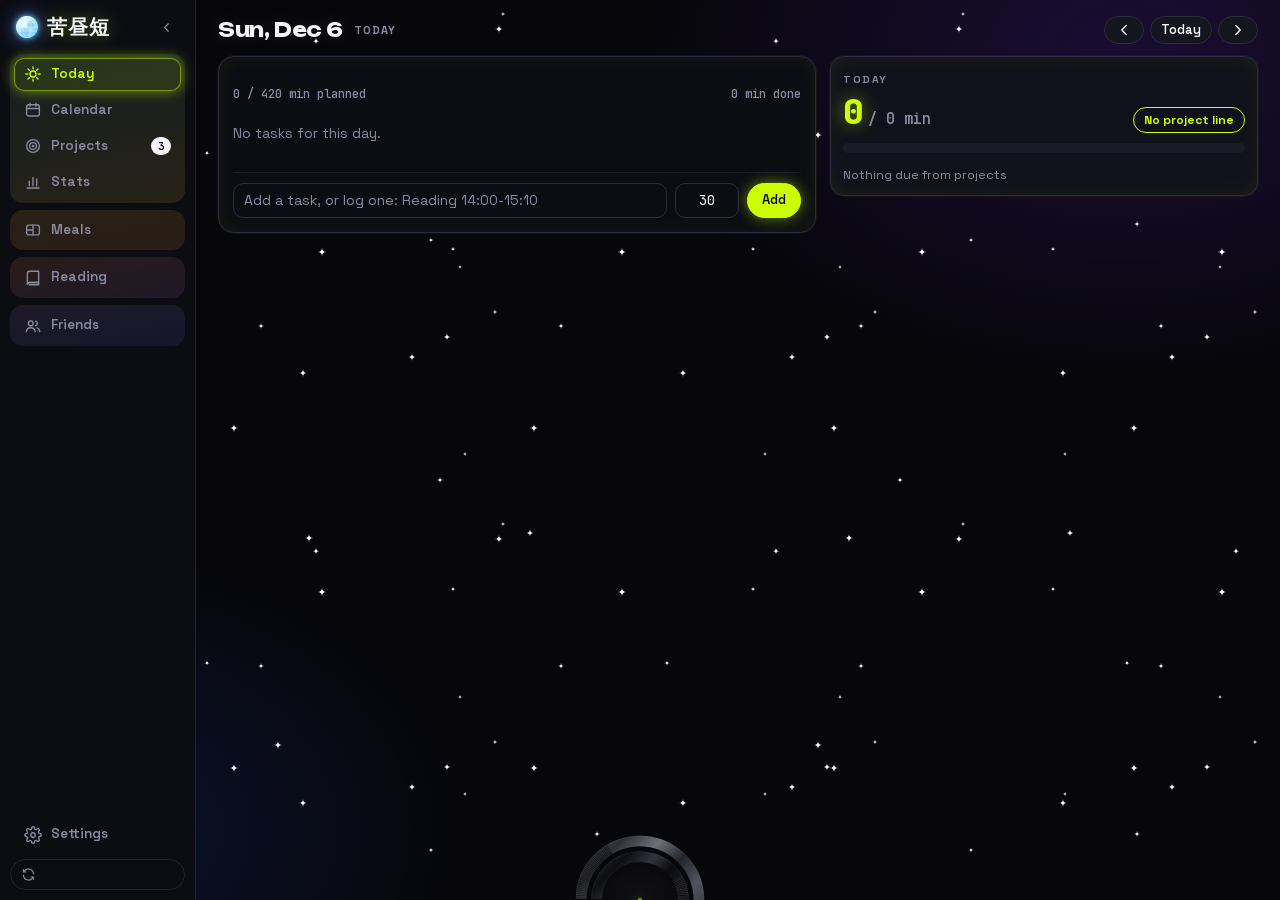
==== commit aa312d55: "Day and night follow the clock Day runs from 6:00 to 18:00 by the device's local time. A tap on the " ====
--- a/index.html
+++ b/index.html
@@ -13,6 +13,19 @@
 <meta name="apple-mobile-web-app-title" content="苦昼短">
 <meta name="apple-mobile-web-app-status-bar-style" content="default">
 <meta name="theme-color" content="#FFFFFF">
+<script>
+// 第一笔就把白天 / 夜里画对，不等模块加载：夜里打开不闪一下白，手机顶上那一条取到的颜色也从一开始就对。
+// 规则同 js/day.js 的 lookAt（点过日月的管到下一个六点，别的看钟点：6 点到 18 点是白天），改那边要一起改
+(function () {
+  var now = new Date(), h = now.getHours(), look = h >= 6 && h < 18 ? "light" : "dark";
+  try {
+    var hold = ((JSON.parse(localStorage.getItem("kuzhouduan-v1")) || {}).local || {}).themeHold;
+    if (hold && (hold.v === "light" || hold.v === "dark") && now.getTime() < Number(hold.until)) look = hold.v;
+  } catch (e) { /* 存的东西读不出来：照钟点 */ }
+  document.documentElement.setAttribute("data-theme", look);
+  document.querySelector('meta[name="theme-color"]').setAttribute("content", look === "dark" ? "#0C0C13" : "#FFFFFF");
+})();
+</script>
 <link rel="preload" href="fonts/space-grotesk.woff2" as="font" type="font/woff2" crossorigin>
 <link rel="stylesheet" href="css/app.css">
 </head>
--- a/css/app.css
+++ b/css/app.css
@@ -1,5 +1,7 @@
 /* 苦昼短 · 白天 = A「白昼酸」（白底、黑粗描边、硬投影、荧光色块）；夜间 = B「夜店」（黑底霓虹、会发光）
-   动物纹的规矩：没做的块 = 斑马纹，部分完成 = 豹纹，做完 = 纯色；Optional 任务垫一层淡豹纹。 */
+   动物纹的规矩：没做的块 = 斑马纹，部分完成 = 豹纹，做完 = 纯色；夜间 Optional 任务垫一层淡豹纹。
+   白天降过噪（2026-10）：黑粗边 + 硬投影只给卡片和主按钮；小控件（状态按钮、输入框、翻页…）用细灰边 --b-ctl；
+   强调色只有青柠一个。夜间 --b-ctl 就是 --b，一个像素都没变。 */
 
 @font-face { font-family: "Unbounded"; src: url("../fonts/unbounded.woff2") format("woff2"); font-weight: 400 900; font-display: swap; }
 @font-face { font-family: "Space Grotesk"; src: url("../fonts/space-grotesk.woff2") format("woff2"); font-weight: 300 700; font-display: swap; }
@@ -12,11 +14,11 @@
   --c-Main: #B2E600; --c-Work: #2F5BFF; --c-Fun: #FF3EA5; --c-Chore: #FF7A1A; --c-None: #B4B4BC;
   --accent: #C6FF00; --accent-ink: #0B0B0B; --hot: #FF3EA5; --blue: #2F5BFF; --warn: #FF2E55; --ok: #27B35A;
   --meter: linear-gradient(90deg, #C6FF00, #FF3EA5 70%, #2F5BFF);
-  --b: 1.5px solid var(--edge); --b-soft: 1.5px solid #E2E2DC;
+  --b: 1.5px solid var(--edge); --b-soft: 1.5px solid #E2E2DC; --b-ctl: 1px solid #CDCDC6;
   --hard: 2px 2px 0 var(--edge); --hard-lg: 3px 3px 0 var(--edge); --glow: none;
   --r: 14px; --r-sm: 10px;
   --leo-spot: #0B0B0B; --leo-inner: #FF3EA5; --zebra-ink: #0B0B0B;
-  --k-Main: #719507; --k-Work: #1B4BFE; --k-Fun: #E40187; --k-Chore: #E36B02; --k-None: #85858F; --k-accent: #7E04F5; --grid: #ECECE6;
+  --k-Main: #719507; --k-Work: #1B4BFE; --k-Fun: #E40187; --k-Chore: #E36B02; --k-None: #85858F; --k-sleep: #5F5F6C; --k-care: #9A9AA6; --k-chores: #D3D3DA; --k-blank: #EFEFEA; --grid: #ECECE6;
   --display: "Unbounded", -apple-system, "PingFang SC", sans-serif;
   --body: "Space Grotesk", -apple-system, BlinkMacSystemFont, "PingFang SC", "Helvetica Neue", sans-serif;
   --num: "Space Grotesk", -apple-system, sans-serif;
@@ -31,10 +33,10 @@
   --c-Main: #CCFF00; --c-Work: #00E5FF; --c-Fun: #FF2BD6; --c-Chore: #FF9100; --c-None: #5C5C70;
   --accent: #CCFF00; --accent-ink: #0C0C13; --hot: #FF2BD6; --blue: #00E5FF; --warn: #FF4D6D; --ok: #5CFF9D;
   --meter: linear-gradient(90deg, #CCFF00, #00E5FF 60%, #FF2BD6);
-  --b: 1px solid var(--edge); --b-soft: 1px solid #222232;
+  --b: 1px solid var(--edge); --b-soft: 1px solid #222232; --b-ctl: var(--b);
   --hard: 0 0 0 1px rgba(204, 255, 0, .05), 0 0 24px rgba(204, 255, 0, .06) inset; --hard-lg: 0 0 40px rgba(0, 229, 255, .06); --glow: 0 0 14px rgba(204, 255, 0, .5);
   --leo-spot: #FF2BD6; --leo-inner: rgba(255, 43, 214, .35); --zebra-ink: rgba(255, 255, 255, .85);
-  --k-Main: #7BA208; --k-Work: #0083FC; --k-Fun: #F504A2; --k-Chore: #DB7206; --k-None: #6A6A80; --k-accent: #9E71FE; --grid: #1F1F2D;
+  --k-Main: #7BA208; --k-Work: #0083FC; --k-Fun: #F504A2; --k-Chore: #DB7206; --k-None: #6A6A80; --k-sleep: #A2A2BA; --k-care: #666680; --k-chores: #343446; --k-blank: #1B1B28; --grid: #1F1F2D;
   --num: "JetBrains Mono", ui-monospace, monospace;
 }
 
@@ -42,6 +44,8 @@
 html { -webkit-tap-highlight-color: transparent; -webkit-text-size-adjust: 100%; }
 body { margin: 0; background: var(--page); color: var(--ink); font: 14px/1.4 var(--body); }
 body.phone { background: var(--bg); }
+/* 手机宽度下底色从第一笔就是 --bg，不等脚本加上 body.phone：iPhone 顶上那一条（灵动岛那里）是照页面一打开时的底色取的 */
+@media (max-width: 760px) { body { background: var(--bg); } }
 button, input, select, textarea { font: inherit; color: inherit; }
 button { cursor: pointer; }
 a { color: inherit; }
@@ -49,6 +53,7 @@
 .ic { width: 18px; height: 18px; flex-shrink: 0; fill: none; stroke: currentColor; stroke-width: 1.8; stroke-linecap: round; stroke-linejoin: round; }
 :focus-visible { outline: 2px solid var(--blue); outline-offset: 2px; }
 input, select, textarea { min-width: 0; padding: 7px 10px; border: var(--b-soft); border-radius: var(--r-sm); background: var(--bg); transition: border-color .15s; }
+select { border: var(--b-ctl); }
 input:focus, select:focus, textarea:focus { outline: none; border-color: var(--edge); }
 [data-theme="dark"] input:focus, [data-theme="dark"] select:focus, [data-theme="dark"] textarea:focus { border-color: var(--accent); box-shadow: 0 0 0 3px rgba(204, 255, 0, .15); }
 input::placeholder, textarea::placeholder { color: var(--muted); }
@@ -57,29 +62,53 @@
 [hidden] { display: none !important; }
 
 /* ---------- 按钮 ---------- */
-.btn { display: inline-flex; align-items: center; justify-content: center; gap: 6px; padding: 7px 12px; border: var(--b); border-radius: 999px; background: var(--bg); font-weight: 600; font-size: 13px; white-space: nowrap; text-decoration: none; transition: transform .15s var(--ease), box-shadow .15s; }
+.btn { display: inline-flex; align-items: center; justify-content: center; gap: 6px; padding: 7px 12px; border: var(--b-ctl); border-radius: 999px; background: var(--bg); font-weight: 600; font-size: 13px; white-space: nowrap; text-decoration: none; transition: transform .15s var(--ease), box-shadow .15s; }
 .btn:active { transform: scale(.96); }
-.btn.primary { background: var(--accent); color: var(--accent-ink); box-shadow: var(--hard); }
-.btn.cta { background: var(--hot); color: #fff; box-shadow: var(--hard); }
+.btn.primary, .btn.cta { border: var(--b); background: var(--accent); color: var(--accent-ink); box-shadow: var(--hard); }
 .btn.danger { color: var(--warn); border-color: currentColor; }
 [data-theme="dark"] .btn { background: var(--surface); }
 [data-theme="dark"] .btn.primary, [data-theme="dark"] .btn.cta { background: var(--accent); color: var(--accent-ink); border-color: var(--accent); box-shadow: var(--glow); }
 [data-theme="dark"] .btn.danger { background: transparent; }
 .icon-btn { display: inline-grid; place-items: center; width: 32px; height: 32px; padding: 0; border: 0; border-radius: 10px; background: transparent; color: var(--muted); }
 .icon-btn:hover { background: var(--surface); color: var(--ink); }
-.nav { display: inline-flex; align-items: center; justify-content: center; gap: 6px; min-width: 30px; height: 28px; padding: 0 10px; border: var(--b); border-radius: 999px; background: var(--bg); font-weight: 600; font-size: 13px; text-decoration: none; white-space: nowrap; }
+.nav { display: inline-flex; align-items: center; justify-content: center; gap: 6px; min-width: 30px; height: 28px; padding: 0 10px; border: var(--b-ctl); border-radius: 999px; background: var(--bg); font-weight: 600; font-size: 13px; text-decoration: none; white-space: nowrap; }
 .nav.on { background: var(--accent); color: var(--accent-ink); }
 [data-theme="dark"] .nav { background: var(--surface); }
 [data-theme="dark"] .nav.on { background: rgba(204, 255, 0, .12); color: var(--accent); border-color: var(--accent); }
 .link { padding: 0; border: 0; background: none; color: var(--muted); font-size: 13px; font-weight: 600; text-decoration: underline; text-underline-offset: 3px; }
-.seg { display: inline-flex; padding: 2px; border: var(--b); border-radius: 999px; background: var(--bg); }
+.seg { display: inline-flex; padding: 2px; border: var(--b-ctl); border-radius: 999px; background: var(--bg); }
 .seg button { padding: 4px 10px; border: 0; border-radius: 999px; background: transparent; font-size: 12.5px; font-weight: 600; }
 .seg button.on { background: var(--accent); color: var(--accent-ink); }
 [data-theme="dark"] .seg { background: var(--surface); }
 [data-theme="dark"] .seg button.on { box-shadow: var(--glow); }
 
+/* ---------- 整站底图（#sky，js/fx.js 建的）：白天 = 蓝天白云，夜里 = 碎星芒 ----------
+   全是渐变加几小块 SVG 平铺，没有图片。云有七朵，云影一朵带粉、一朵带蓝。垫在所有东西下面：侧栏、卡片都是不透明的，只在它们之间露出来。
+   云极慢地飘；星芒分四层，每层平铺的大小、呼吸的快慢都不一样，看着就不齐。设置里关了动效（.still）或系统要求减少动态时都停住。
+   手机上任务是直接铺在底色上的，所以只留顶上一点天色，不放云和星 */
+#sky { position: fixed; inset: 0; z-index: -1; overflow: hidden; pointer-events: none; }
+#sky i { position: absolute; inset: 0; }
+/* 白天是「酸性霞光」：天只有很淡的蓝，左上漫一团玫红、右边一团电光蓝，地平线泛青柠——白昼酸自己的三个颜色 */
+[data-theme="light"] #sky { background: radial-gradient(46rem 28rem at 6% 0%, rgba(255, 62, 165, .2), transparent 72%), radial-gradient(48rem 30rem at 100% 32%, rgba(47, 91, 255, .15), transparent 72%), linear-gradient(180deg, #E9F3FF, #FAFCFF 52%, #EEFFB8); }
+[data-theme="dark"] #sky { background: radial-gradient(44rem 30rem at 88% 6%, rgba(123, 44, 255, .17), transparent 70%), radial-gradient(38rem 26rem at 4% 92%, rgba(47, 91, 255, .14), transparent 70%); }
+[data-theme="light"] #sky .st, [data-theme="dark"] #sky .cloud, body.phone #sky i { display: none; }
+#sky .cloud { inset: 0 -4rem; will-change: transform; animation: cloud-drift 150s ease-in-out infinite alternate;
+  background-image: radial-gradient(30rem 11rem at 76% 8%, rgba(255, 255, 255, .96), transparent 62%), radial-gradient(34rem 12rem at 78% 12%, rgba(255, 62, 165, .12), transparent 66%),
+    radial-gradient(22rem 8rem at 30% 6%, rgba(255, 255, 255, .94), transparent 62%), radial-gradient(26rem 9rem at 32% 10%, rgba(47, 91, 255, .1), transparent 66%),
+    radial-gradient(26rem 9rem at 52% 34%, rgba(255, 255, 255, .94), transparent 62%), radial-gradient(30rem 10rem at 54% 38%, rgba(255, 62, 165, .1), transparent 66%),
+    radial-gradient(22rem 8rem at 92% 54%, rgba(255, 255, 255, .92), transparent 62%), radial-gradient(26rem 9rem at 94% 58%, rgba(47, 91, 255, .09), transparent 66%),
+    radial-gradient(24rem 8.5rem at 14% 60%, rgba(255, 255, 255, .92), transparent 62%), radial-gradient(28rem 9.5rem at 16% 64%, rgba(255, 62, 165, .09), transparent 66%),
+    radial-gradient(26rem 9rem at 62% 80%, rgba(255, 255, 255, .92), transparent 62%), radial-gradient(30rem 10rem at 64% 84%, rgba(47, 91, 255, .08), transparent 66%),
+    radial-gradient(22rem 7.5rem at 34% 96%, rgba(255, 255, 255, .9), transparent 62%); }
+#sky .st { will-change: opacity; animation: star-breathe 7s ease-in-out infinite; }
+#sky.still i { animation: none; }
+[data-theme="light"] body.phone #sky { background: radial-gradient(22rem 12rem at 0% 0%, rgba(255, 62, 165, .12), transparent 72%), linear-gradient(180deg, #E9F3FF, transparent 16rem); }
+@keyframes cloud-drift { to { transform: translateX(3rem); } }
+@keyframes star-breathe { 0%, 100% { opacity: .7; } 50% { opacity: .08; } }
+
 /* ---------- 整体布局 ---------- */
-.app { display: grid; grid-template-columns: 196px minmax(0, 1fr) auto; min-height: 100vh; }
+.app { display: grid; grid-template-columns: var(--side-w, 196px) minmax(0, 1fr) auto; min-height: 100vh; }
+body.side-min { --side-w: 54px; }
 #main { min-width: 0; padding: 16px 22px 90px; }
 body.phone .app { display: block; }
 body.phone #side, body.phone #pool { display: none; }
@@ -90,25 +119,41 @@
 .brand { display: flex; align-items: center; gap: 9px; padding: 0 6px 10px; }
 .brand h1 { margin: 0; font: 900 20px/1 var(--cjk); letter-spacing: .06em; }
 [data-theme="dark"] .brand h1 { text-shadow: 0 0 18px rgba(204, 255, 0, .35); }
-.snav { display: grid; gap: 3px; }
+.snav { display: grid; gap: 7px; }
+/* 四段（排时间 / 备餐 / 阅读 / 人）：每段一块很淡的底，两个颜色慢慢过渡；上一段收尾的颜色就是下一段开头的，
+   所以从上到下是连着的一条，又各有各的色调。颜色是大类用的那套油画色，压得很淡。选中的那一项还是青柠 */
+.sblock { display: grid; gap: 3px; padding: 4px; border-radius: 13px;
+  background: linear-gradient(168deg, color-mix(in srgb, var(--w1) var(--wash), var(--bg)), color-mix(in srgb, var(--w2) var(--wash), var(--bg))); }
+#side { --wash: 17%; }
+[data-theme="dark"] #side { --wash: 14%; }
+.sblock[data-b="todo"] { --w1: #3E8E6E; --w2: #D2A52E; }
+.sblock[data-b="meals"] { --w1: #D2A52E; --w2: #E07A2B; }
+.sblock[data-b="read"] { --w1: #E07A2B; --w2: #8B62AE; }
+.sblock[data-b="friends"] { --w1: #8B62AE; --w2: #3F62B5; }
+.sblock a:hover { background: color-mix(in srgb, var(--bg) 65%, transparent); }
+.sbot { margin-top: auto; display: grid; grid-template-columns: minmax(0, 1fr); gap: 8px; padding-top: 12px; }   /* minmax：同步状态那句话长了也不许把这一栏撑宽 */
+.sbot .snav { padding: 0 4px; }
 .snav a { display: flex; align-items: center; gap: 9px; padding: 6px 9px; border: 1.5px solid transparent; border-radius: 10px; text-decoration: none; font-weight: 600; font-size: 13.5px; color: var(--muted); }
 .snav a:hover { background: var(--surface); color: var(--ink); }
 .snav a.on { color: var(--ink); background: var(--accent); border-color: var(--edge); box-shadow: 2px 2px 0 var(--edge); }
 [data-theme="dark"] .snav a.on { background: rgba(204, 255, 0, .1); color: var(--accent); border-color: rgba(204, 255, 0, .5); box-shadow: var(--glow); }
 .snav a b { margin-left: auto; min-width: 20px; padding: 0 6px; border-radius: 999px; background: var(--ink); color: var(--bg); font: 700 11px/18px var(--num); text-align: center; }
-.sprojects { margin-top: 10px; display: grid; gap: 1px; }
-.sp-head { display: flex; align-items: center; justify-content: space-between; padding: 0 4px 4px 10px; }
-.sp-head a { font-size: 11px; font-weight: 700; letter-spacing: .12em; text-transform: uppercase; color: var(--muted); text-decoration: none; }
-.sp { display: flex; align-items: center; gap: 8px; width: 100%; padding: 5px 9px; border: 0; border-radius: 10px; background: transparent; text-align: left; font-size: 13.5px; }
-.sp:hover { background: var(--surface); }
-.sp i { width: 9px; height: 9px; flex-shrink: 0; border-radius: 50%; background: var(--pc); box-shadow: 0 0 0 1.5px var(--edge); }
-[data-theme="dark"] .sp i { box-shadow: 0 0 8px var(--pc); }
-.sp span { flex: 1; min-width: 0; overflow: hidden; text-overflow: ellipsis; white-space: nowrap; }
-.sp b { font-size: 11.5px; color: var(--muted); }
-.sp.h-danger span::after { content: " ●"; color: var(--warn); font-size: 9px; vertical-align: 2px; }
-.sp.h-tight span::after { content: " ●"; color: var(--c-Chore); font-size: 9px; vertical-align: 2px; }
-.sp-empty { margin: 2px 10px; font-size: 13px; color: var(--muted); }
-.sfoot { margin-top: auto; display: flex; align-items: center; gap: 6px; padding-top: 12px; }
+.side-tog { width: 26px; height: 26px; margin-left: auto; }
+.side-tog .ic { width: 15px; height: 15px; }
+/* 收起：只剩图标 */
+body.side-min #side { padding: 14px 7px 10px; align-items: center; }
+body.side-min .brand { flex-direction: column; gap: 8px; padding: 0 0 8px; }
+body.side-min .brand h1 { display: none; }
+body.side-min .side-tog { margin: 0; }
+body.side-min .snav a { position: relative; justify-content: center; padding: 7px; }
+body.side-min .snav a span { display: none; }
+body.side-min .snav a b { position: absolute; top: 1px; right: 1px; min-width: 0; width: 8px; height: 8px; padding: 0; font-size: 0; line-height: 0; box-shadow: 0 0 0 2px var(--bg); }
+body.side-min .sfoot { flex-direction: column; }
+body.side-min .sbot { justify-items: center; }
+body.side-min .sbot .snav { padding: 0; }
+body.side-min .sync-pill { flex: none; padding: 8px; }
+body.side-min .sync-pill span { display: none; }
+.sfoot { display: flex; align-items: center; gap: 6px; }
 .sync-pill { flex: 1; min-width: 0; display: flex; align-items: center; gap: 7px; padding: 7px 10px; border: var(--b-soft); border-radius: 999px; background: var(--bg); font-size: 12px; color: var(--muted); }
 .sync-pill span { overflow: hidden; text-overflow: ellipsis; white-space: nowrap; }
 .sync-pill .ic { width: 15px; height: 15px; }
@@ -122,15 +167,29 @@
 .eyebrow { margin: 0 0 6px; font-size: 11px; font-weight: 700; letter-spacing: .14em; text-transform: uppercase; color: var(--muted); }
 .tools { display: flex; align-items: center; gap: 6px; flex-wrap: wrap; }
 [data-theme="dark"] .page-head h2 { text-shadow: 0 0 22px rgba(255, 255, 255, .12); }
-
-/* ---------- 迪斯科球 ---------- */
-.ball { width: 18px; height: 18px; flex-shrink: 0; border-radius: 50%; cursor: pointer; animation: spin 9s linear infinite;
-  background: radial-gradient(circle at 32% 28%, #fff 0 12%, rgba(255, 255, 255, 0) 42%), conic-gradient(from 20deg, #f2f2f5, #8a8c97, #fafafc, #6c6e7c, #e1e2e8, #9c9eaa, #f2f2f5);
-  box-shadow: 0 0 0 1.5px var(--edge), 2px 2px 0 var(--edge); }
-[data-theme="dark"] .ball {
-  background: radial-gradient(circle at 31% 27%, rgba(255, 255, 255, .95), rgba(255, 255, 255, 0) 44%), repeating-linear-gradient(0deg, rgba(255, 255, 255, .35) 0 1px, transparent 1px 4px), repeating-linear-gradient(90deg, rgba(255, 255, 255, .35) 0 1px, transparent 1px 4px), repeating-conic-gradient(#CCFF00 0 12deg, #00E5FF 12deg 24deg, #FF2BD6 24deg 36deg, #8B5CFF 36deg 48deg, #FF9100 48deg 60deg);
-  box-shadow: 0 0 14px rgba(204, 255, 0, .6), 0 0 28px rgba(255, 43, 214, .4); }
+/* 白天的字也带上霞光里那两个颜色：页面标题电光蓝，大数字玫红（夜里它们是白字和发光的青柠）。正文、小标签不上色，读着才不累 */
+[data-theme="light"] .page-head h2, [data-theme="light"] .phead h1 { color: var(--blue); }
+[data-theme="light"] .big, [data-theme="light"] .tv { color: var(--hot); }
+
+/* ---------- 日月（侧栏左上 / 手机顶栏，点一下换白天夜里；js/ui/common.js 的 ballHTML） ----------
+   白天是太阳：黄 → 橙 → 粉 → 紫的渐变圆，下半截镂三道横纹；夜里是月亮：冰蓝的满月，几块淡淡的明暗，一圈蓝的光晕。
+   两样都带一层镜面球的细格，两种转法一起走：整颗在平面里慢慢转（spin），格子的经线绕着竖轴扫过去（ball-lon）。
+   底色和横纹的 mask 在里面的 svg 上，光晕在按钮上（放一起光晕会被 mask 吃掉） */
+.ball { flex-shrink: 0; width: 22px; height: 22px; padding: 0; border: 0; border-radius: 50%; background: none; animation: spin 9s linear infinite; }
+.ball svg { display: block; width: 100%; height: 100%; border-radius: 50%; }
+[data-theme="light"] .ball { filter: drop-shadow(0 0 3px rgba(255, 120, 90, .6)); }
+[data-theme="light"] .ball svg { background: linear-gradient(180deg, #FFD84A, #FF9F3D 34%, #FF4F8B 68%, #C24BD6);
+  -webkit-mask: linear-gradient(#000 0 56%, transparent 56% 60%, #000 60% 70%, transparent 70% 75.5%, #000 75.5% 84%, transparent 84% 91%, #000 91%);
+  mask: linear-gradient(#000 0 56%, transparent 56% 60%, #000 60% 70%, transparent 70% 75.5%, #000 75.5% 84%, transparent 84% 91%, #000 91%); }
+[data-theme="dark"] .ball { filter: drop-shadow(0 0 3px rgba(120, 225, 255, .9)) drop-shadow(0 0 9px rgba(70, 130, 255, .6)); }
+[data-theme="dark"] .ball svg { background: radial-gradient(circle at 66% 40%, rgba(30, 110, 220, .28) 0 12%, transparent 24%),
+  radial-gradient(circle at 40% 70%, rgba(30, 110, 220, .22) 0 14%, transparent 28%), radial-gradient(circle at 38% 34%, #F4FFFF, #BFF4FF 38%, #62CEFF 72%, #3393EA); }
+.ball-grid { fill: none; stroke: #fff; stroke-opacity: .55; stroke-width: .5px; }
+.ball-grid path { vector-effect: non-scaling-stroke; }
+.ball-lon { transform-box: view-box; transform-origin: 50px 50px; transform: scaleX(var(--a)); animation: ball-lon 1.3s linear infinite; }
+.ball-shine { fill: #fff; fill-opacity: .58; }
 @keyframes spin { to { transform: rotate(360deg); } }
+@keyframes ball-lon { to { transform: scaleX(var(--b)); } }
 
 /* ---------- 今天 ---------- */
 .today-grid { display: grid; grid-template-columns: minmax(0, 1.4fr) minmax(260px, 1fr); gap: 14px; align-items: start; }
@@ -140,26 +199,30 @@
 .today-side { display: grid; gap: 10px; }
 .today-side .overdue, .today-side .bill { margin-top: 0; }
 
-/* 手机顶栏：吸顶毛玻璃，底下一条豹纹胶带 */
-.phead { position: sticky; top: 0; z-index: 20; display: flex; align-items: center; justify-content: space-between; gap: 8px; margin: 0 -16px 6px; padding: calc(8px + env(safe-area-inset-top)) 16px 12px; background: rgba(255, 255, 255, .84); -webkit-backdrop-filter: saturate(180%) blur(14px); backdrop-filter: saturate(180%) blur(14px); }
+/* 手机顶栏：吸顶毛玻璃，底下一条豹纹胶带。
+   状态栏 / 灵动岛底下那一截（页面画到屏幕最顶上时才有，高 = --top）是实心的背景色，不透、不叠纹理：那一条要和背景完全一个颜色 */
+.phead { --top: env(safe-area-inset-top, 0px); position: sticky; top: 0; z-index: 20; display: flex; align-items: center; justify-content: space-between; gap: 8px; margin: 0 -16px 6px; padding: calc(8px + var(--top)) 16px 12px; background: linear-gradient(var(--bg), var(--bg)) top / 100% var(--top) no-repeat, rgba(255, 255, 255, .84); -webkit-backdrop-filter: saturate(180%) blur(14px); backdrop-filter: saturate(180%) blur(14px); }
 .phead::after { content: ""; position: absolute; left: 16px; right: 16px; bottom: 4px; height: 3px; border-radius: 999px; background: var(--accent); }
-[data-theme="dark"] .phead { background: rgba(12, 12, 19, .82); }
+[data-theme="dark"] .phead { background: linear-gradient(var(--bg), var(--bg)) top / 100% var(--top) no-repeat, rgba(12, 12, 19, .82); }
 [data-theme="dark"] .phead::after { height: 3px; bottom: 6px; border: 0; background: var(--meter); box-shadow: 0 0 12px rgba(204, 255, 0, .5); }
-[data-theme="dark"] .phead::before { content: ""; position: absolute; inset: 0; z-index: -1; background: var(--leo-tex) 0 0/84px 84px; opacity: .14; -webkit-mask: linear-gradient(#000, transparent); mask: linear-gradient(#000, transparent); }
+[data-theme="dark"] .phead::before { content: ""; position: absolute; inset: var(--top) 0 0; z-index: -1; background: var(--leo-tex) 0 0/84px 84px; opacity: .14; -webkit-mask: linear-gradient(#000, transparent); mask: linear-gradient(#000, transparent); }
 .phead .l { display: flex; align-items: center; gap: 8px; min-width: 0; }
 .phead h1 { margin: 0; font: 700 17px/1 var(--display); letter-spacing: -.01em; white-space: nowrap; cursor: pointer; }
 /* 手机：今天前后各 5 天的日期条 */
 .phead .r { display: flex; align-items: center; gap: 4px; min-width: 0; }
 .pset { width: 34px; height: 34px; margin-right: -6px; color: var(--ink); }
 .pset .ic { width: 20px; height: 20px; }
-.pread { display: inline-flex; flex-shrink: 0; align-items: center; gap: 5px; height: 30px; padding: 0 10px 0 8px; border: var(--b); border-radius: 999px; background: var(--bg); font-size: 12.5px; font-weight: 700; text-decoration: none; color: var(--ink); }
+.pread { display: inline-flex; flex-shrink: 0; align-items: center; gap: 5px; height: 30px; padding: 0 10px 0 8px; border: var(--b-ctl); border-radius: 999px; background: var(--bg); font-size: 12.5px; font-weight: 700; text-decoration: none; color: var(--ink); }
 .pread .ic { width: 16px; height: 16px; }
+.pread.pico { justify-content: center; width: 30px; padding: 0; }
 [data-theme="dark"] .pread { background: var(--surface); }
 .phone-settings .card { padding: 16px; }
 .phone-settings .btns .btn { flex: 1; }
-.hint.look-hint { margin: 10px 0 6px; }
-.psync { flex-shrink: 1; min-width: 0; overflow: hidden; text-overflow: ellipsis; white-space: nowrap; font-size: 11.5px; color: var(--muted); }
-.psync.bad { color: var(--warn); }
+.hint.look-hint { margin: 0 0 8px; }
+.psync { display: inline-grid; place-items: center; flex-shrink: 0; width: 24px; height: 30px; padding: 0; border: 0; background: none; }
+.psync::before { content: ""; width: 8px; height: 8px; border-radius: 50%; background: var(--ok); }
+.psync.wait::before { background: var(--muted); }
+.psync.bad::before { background: var(--warn); }
 .daystrip { display: grid; grid-template-columns: repeat(11, minmax(0, 1fr)); gap: 3px; margin: 0 -6px 8px; }
 .dpill { display: flex; flex-direction: column; align-items: center; gap: 1px; min-width: 0; padding: 4px 0 5px; border: 1.5px solid transparent; border-radius: 12px; background: none; font-size: 10px; font-weight: 600; color: var(--muted); }
 .dpill b { font: 700 15px/1.2 var(--num); color: var(--ink); }
@@ -240,11 +303,9 @@
 .list { margin-top: 4px; }
 .row { position: relative; display: flex; gap: 10px; padding: 8px 0; border-top: 1px solid var(--line); background: var(--bg); transition: transform .2s var(--ease); }
 .list .row:first-child { border-top: 0; }
-.row.opt { margin: 4px -8px; padding: 8px 8px; border-top-color: transparent; border-radius: 18px; isolation: isolate; background: transparent; }
-.row.opt::before { content: ""; position: absolute; inset: 0; z-index: -1; border-radius: inherit; background: var(--leo-tex) 0 0/72px 72px, #FFF3FA; opacity: .22; }
-.row.opt::after { content: ""; position: absolute; inset: 0; border: 1.5px dashed var(--edge); border-radius: inherit; pointer-events: none; }
-[data-theme="dark"] .row.opt::before { background: var(--leo-tex) 0 0/72px 72px, #120d18; opacity: .3; }
-[data-theme="dark"] .row.opt::after { border: 1px solid rgba(255, 43, 214, .35); }
+[data-theme="dark"] .row.opt { margin: 4px -8px; padding: 8px 8px; border-top-color: transparent; border-radius: 18px; isolation: isolate; background: transparent; }
+[data-theme="dark"] .row.opt::before { content: ""; position: absolute; inset: 0; z-index: -1; border-radius: inherit; background: var(--leo-tex) 0 0/72px 72px, #120d18; opacity: .3; }
+[data-theme="dark"] .row.opt::after { content: ""; position: absolute; inset: 0; border: 1px solid rgba(255, 43, 214, .35); border-radius: inherit; pointer-events: none; }
 .row.dragging { z-index: 3; transition: none; border-radius: 18px; box-shadow: 0 14px 34px rgba(0, 0, 0, .15); }
 .est { width: 30px; flex-shrink: 0; align-self: flex-start; text-align: right; cursor: grab; touch-action: none; -webkit-user-select: none; user-select: none; -webkit-touch-callout: none; }
 .est b { display: block; font-size: 15px; font-weight: 700; line-height: 1.3; }
@@ -264,14 +325,16 @@
 [data-theme="dark"] .tag { background: transparent; color: var(--hot); box-shadow: inset 0 0 0 1px var(--hot); }
 .line .icon-btn { width: 28px; height: 28px; margin: -3px -6px 0 0; }
 .chips { display: flex; flex-wrap: wrap; gap: 5px; margin-top: 6px; }
-.chip { padding: 3px 9px; border: var(--b); border-radius: 999px; background: var(--bg); font-size: 12px; font-weight: 600; transition: transform .15s var(--ease), background-color .2s, box-shadow .2s; }
+.chip { padding: 3px 9px; border: var(--b-ctl); border-radius: 999px; background: var(--bg); font-size: 12px; font-weight: 600; transition: transform .15s var(--ease), background-color .2s, box-shadow .2s; }
 .chip:active { transform: scale(.93); }
-.chip.on { background: var(--accent); color: var(--accent-ink); box-shadow: 1.5px 1.5px 0 var(--edge); }
+.chip.on { border-color: var(--edge); background: var(--accent); color: var(--accent-ink); box-shadow: 1.5px 1.5px 0 var(--edge); }
+[data-theme="light"] .chip.on, [data-theme="light"] .dpill.on, [data-theme="light"] .mpk { box-shadow: none; }
+[data-theme="light"] .chip.ghost, [data-theme="light"] .tm.more-time, [data-theme="light"] .shopadd select, [data-theme="light"] .rpacks select { color: var(--muted); }
 .chip.ghost { border-style: dashed; color: var(--blue); }
 [data-theme="dark"] .chip { background: var(--surface); }
 [data-theme="dark"] .chip.on { background: rgba(204, 255, 0, .12); color: var(--accent); border-color: var(--accent); box-shadow: 0 0 14px rgba(204, 255, 0, .45); }
-.reason { display: block; width: 100%; margin-top: 8px; padding: 9px 12px; border: var(--b); font-size: 14px; }
-.desc { display: block; width: 100%; min-height: 90px; margin-top: 10px; resize: vertical; border: var(--b); font-size: 15px; line-height: 1.55; }
+.reason { display: block; width: 100%; margin-top: 8px; padding: 9px 12px; border: var(--b-ctl); font-size: 14px; }
+.desc { display: block; width: 100%; min-height: 90px; margin-top: 10px; resize: vertical; border: var(--b-ctl); font-size: 15px; line-height: 1.55; }
 .empty { padding: 18px 0; color: var(--muted); }
 .empty.big { max-width: 520px; padding: 40px 0; font-size: 15px; line-height: 1.6; }
 .empty.big p:first-child { font: 700 20px var(--display); color: var(--ink); }
@@ -279,12 +342,13 @@
 /* 加任务 */
 .add { margin-top: 10px; padding-top: 10px; border-top: 1px solid var(--line); }
 .add-main { display: flex; gap: 8px; }
-.add-main input[name="title"] { flex: 1; border: var(--b); }
-.add-main .min { width: 64px; text-align: center; border: var(--b); }
+.add-main input[name="title"] { flex: 1; border: var(--b-ctl); }
+.add-main .min { width: 64px; text-align: center; border: var(--b-ctl); }
 .add-main .btn { padding: 0 14px; }
 .add-more { display: none; flex-wrap: wrap; align-items: center; gap: 8px; margin-top: 10px; }
-.add:focus-within .add-more { display: flex; }
-.add-more select { padding: 7px 10px; font-size: 13px; border: var(--b); }
+/* 这一排平时收着，开没开是 js 记着的（js/ui/today.js 的 addOpen）：焦点进表单时展开，点到外面 / 按 Esc 才收，重画不影响 */
+.add.open .add-more { display: flex; }
+.add-more select { padding: 7px 10px; font-size: 13px; border: var(--b-ctl); }
 
 .pfoot { display: flex; align-items: center; gap: 10px; margin-top: 22px; }
 
@@ -310,9 +374,9 @@
 .dn:hover b { text-decoration: underline; text-underline-offset: 3px; }
 .cap { padding: 1px 7px; border: 1px solid transparent; border-radius: 999px; background: none; font-size: 10.5px; color: var(--muted); }
 .cap:hover, .cap.set { border-color: var(--line); background: var(--surface); }
-.cap-input { width: 56px; padding: 2px 6px; font-size: 11px; text-align: center; border: var(--b); }
+.cap-input { width: 56px; padding: 2px 6px; font-size: 11px; text-align: center; border: var(--b-ctl); }
 .load { height: 4px; border-radius: 999px; background: var(--track); overflow: hidden; }
-.load i { display: block; height: 100%; border-radius: inherit; background: var(--ink); }
+.load i { display: block; height: 100%; border-radius: inherit; background: linear-gradient(90deg, var(--blue), var(--hot)); }
 [data-theme="dark"] .load i { background: linear-gradient(90deg, #00E5FF, #CCFF00); }
 .ln { font-size: 10.5px; font-weight: 600; color: var(--muted); }
 .ev { position: relative; display: flex; align-items: flex-start; gap: 4px; padding: 3px 5px 3px 7px; border-radius: 8px; background: var(--surface); box-shadow: inset 3px 0 0 var(--c); font-size: 11.5px; line-height: 1.3; cursor: grab; }
@@ -329,7 +393,7 @@
 .cell-add { position: absolute; left: 7px; right: 7px; bottom: 6px; display: grid; place-items: center; height: 20px; padding: 0; border: 1px dashed transparent; border-radius: 8px; background: none; color: var(--muted); opacity: 0; transition: opacity .15s; }
 .cell:hover .cell-add { opacity: 1; border-color: var(--line); }
 .cell-add .ic { width: 14px; height: 14px; }
-.cell-form input { width: 100%; padding: 5px 7px; font-size: 12px; border: var(--b); border-radius: 8px; }
+.cell-form input { width: 100%; padding: 5px 7px; font-size: 12px; border: var(--b-ctl); border-radius: 8px; }
 .month-head { display: grid; grid-template-columns: repeat(7, minmax(96px, 1fr)); gap: 6px; margin-bottom: 6px; font-size: 11px; font-weight: 700; letter-spacing: .1em; text-transform: uppercase; color: var(--muted); padding: 0 8px; }
 .month { display: grid; grid-template-columns: repeat(7, minmax(96px, 1fr)); gap: 6px; }
 .month .cell { min-height: 112px; padding-bottom: 8px; }
@@ -361,12 +425,20 @@
 .pg-head span { flex: 1; }
 .pg-head em { font: 500 11.5px var(--num); font-style: normal; color: var(--muted); }
 .pg-mod { margin: 8px 0 4px; font-size: 10.5px; font-weight: 700; letter-spacing: .1em; text-transform: uppercase; color: var(--muted); }
-.pi { display: flex; align-items: center; gap: 7px; margin-top: 4px; padding: 5px 8px; border: var(--b); border-radius: 11px; background: var(--bg); box-shadow: inset 3px 0 0 var(--c); font-size: 13px; line-height: 1.3; cursor: grab; transition: transform .15s var(--ease); }
+.pi { display: flex; align-items: center; gap: 7px; margin-top: 4px; padding: 5px 8px; border: var(--b-ctl); border-radius: 11px; background: var(--bg); box-shadow: inset 3px 0 0 var(--c); font-size: 13px; line-height: 1.3; cursor: grab; transition: transform .15s var(--ease); }
 .pi:hover { transform: translateX(-2px); }
 [data-theme="dark"] .pi { border-color: var(--edge); }
 .pi .g { width: 7px; height: 12px; flex-shrink: 0; opacity: .5; background: radial-gradient(circle, var(--muted) 1.1px, transparent 1.4px) 0 0/3.5px 4px; }
 .pi span { flex: 1; min-width: 0; }
 .pi b { font-size: 11.5px; color: var(--muted); white-space: nowrap; }
+/* 任务池里的 Ideas：有日子、还没排的灵感，只列字（不是能拖的色块）；鼠标停着的那行才露出 +（放到那天） */
+.idea-due ul { margin: 0; padding: 0; list-style: none; }
+.idea-due li { display: flex; align-items: baseline; gap: 7px; padding: 4px 2px 4px 18px; font-size: 13px; line-height: 1.35; }
+.idea-due-t { flex: 1; min-width: 0; overflow-wrap: anywhere; }
+.idea-due em { flex-shrink: 0; font: 500 11.5px var(--num); font-style: normal; color: var(--muted); white-space: nowrap; }
+.idea-due button { flex-shrink: 0; align-self: center; width: 18px; height: 18px; padding: 0; border: 0; border-radius: 6px; background: var(--surface); font: 700 14px/18px var(--body); color: var(--ink); opacity: 0; }
+.idea-due li:hover button, .idea-due button:focus-visible { opacity: 1; }
+.idea-due button:hover { background: var(--accent); color: var(--accent-ink); }
 .pool-hint { margin-top: 18px; font-size: 12px; color: var(--muted); }
 .forecast { margin-top: 22px; }
 .forecast h4 { margin: 0 0 8px; font-size: 11px; font-weight: 700; letter-spacing: .12em; text-transform: uppercase; color: var(--muted); }
@@ -440,7 +512,10 @@
 .swatches { display: flex; gap: 7px; flex-wrap: wrap; }
 .swatches label { position: relative; cursor: pointer; }
 .swatches input { position: absolute; opacity: 0; }
-.swatches i { display: block; width: 22px; height: 22px; border-radius: 50%; border: var(--b-soft); }
+.swatches i { display: block; width: 22px; height: 22px; border-radius: 50%; border: 1px solid rgba(0, 0, 0, .22); }
+[data-theme="dark"] .swatches i { border-color: rgba(255, 255, 255, .18); }
+.swatches.small { gap: 5px; }
+.swatches.small i { width: 17px; height: 17px; }
 .swatches input:checked + i { box-shadow: 0 0 0 2px var(--bg), 0 0 0 4px var(--ink); }
 .sub { margin: 14px 0 8px; font: 700 14px var(--display); }
 .sub small { font: 500 12px var(--num); color: var(--muted); }
@@ -473,7 +548,7 @@
 .pgroup { margin-bottom: 18px; }
 .pg-top { display: flex; align-items: center; gap: 10px; flex-wrap: wrap; margin-bottom: 8px; }
 .pg-top h3 { margin: 0; font: 700 15.5px var(--display); letter-spacing: -.01em; }
-.pg-top .rename { width: 260px; padding: 6px 10px; font: 700 16px var(--display); border: var(--b); }
+.pg-top .rename { width: 260px; padding: 6px 10px; font: 700 16px var(--display); border: var(--b-ctl); }
 .pg-meta { font-size: 12.5px; color: var(--muted); }
 .dot-only { padding: 0; background: none; font-size: 12px; }
 .pg-actions { display: flex; gap: 6px; margin-left: auto; }
@@ -481,8 +556,6 @@
 .btn.ghosty { border-color: transparent; background: transparent; color: var(--muted); }
 .gbar { height: 5px; margin: 0 0 10px; border-radius: 999px; background: var(--track); overflow: hidden; }
 .gbar i { display: block; height: 100%; border-radius: inherit; background: var(--meter); }
-.sp-group { margin: 10px 10px 2px; font-size: 11.5px; font-weight: 700; color: var(--ink); overflow: hidden; text-overflow: ellipsis; white-space: nowrap; }
-.sp.nested { padding-left: 20px; }
 .pg-group { margin: 18px 0 -4px; font-size: 11px; font-weight: 700; letter-spacing: .1em; text-transform: uppercase; color: var(--ink); }
 .rt { font-style: normal; font-size: .9em; color: var(--muted); }
 .ev .rt { margin-right: 3px; }
@@ -527,7 +600,9 @@
 .legend { display: flex; gap: 14px; flex-wrap: wrap; font-size: 12px; color: var(--muted); }
 .legend span { display: inline-flex; align-items: center; gap: 6px; }
 .k { display: inline-block; width: 12px; height: 10px; border-radius: 3px; flex-shrink: 0; }
-.k.dn { background: var(--k-accent); }
+/* 总量的柱子是青柠（界面的那个强调色）：白底上要一圈细黑边才看得清，夜间不用。按项目拆开的图用项目自己的颜色 */
+.k.dn { background: var(--accent); box-shadow: inset 0 0 0 1px var(--edge); }
+[data-theme="dark"] .k.dn, [data-theme="dark"] .col .dn, [data-theme="dark"] .rtrack i { box-shadow: none; }
 .k.pl { background: var(--track); box-shadow: inset 0 0 0 1px var(--grid); }
 .k.ln { height: 2px; border-radius: 1px; background: var(--ink); }
 .plot { position: relative; height: 190px; margin: 6px 0 0 44px; }
@@ -539,11 +614,13 @@
 .col.hot, .col:focus-visible { background: color-mix(in srgb, var(--track) 55%, transparent); }
 .col i { position: absolute; bottom: 0; border-radius: 4px 4px 0 0; }
 .col .pl { width: min(100%, 24px); background: var(--track); }
-.col .dn { width: min(60%, 14px); background: var(--k-accent); }
+.col .dn { width: min(60%, 14px); background: var(--accent); box-shadow: inset 0 0 0 1.5px var(--edge); }
 .col .dn.solo { width: min(100%, 24px); }
+/* 柱子多的时候（Season / Year，js/ui/stats.js 的 dense）每根只有几像素宽，黑边会把青柠盖掉：换成细的深绿边 */
+[data-theme="light"] .cols[data-dense] .col .dn { box-shadow: inset 0 0 0 1px #8FBF00; }
 .col .ln { width: min(100%, 24px); height: 2px; margin-bottom: -1px; border-radius: 1px; background: var(--ink); }
 .col.future .pl { opacity: .5; }
-.cap-label { position: absolute; margin-bottom: 4px; transform: translateY(-100%); font-size: 11px; font-weight: 600; color: var(--ink); white-space: nowrap; }
+.cap-label { position: absolute; margin-bottom: 4px; font-size: 11px; font-weight: 600; color: var(--ink); white-space: nowrap; }
 .xaxis { display: flex; gap: 2px; margin: 6px 0 0 44px; }
 .xaxis span { flex: 1; min-width: 0; overflow: visible; white-space: nowrap; text-align: center; font-size: 10.5px; color: var(--muted); }
 .tview { margin-top: 12px; font-size: 12.5px; }
@@ -572,17 +649,119 @@
 .reasons li { display: grid; grid-template-columns: minmax(0, 1.3fr) minmax(40px, 1fr) 28px; align-items: center; gap: 10px; font-size: 13px; }
 .rtext { overflow: hidden; text-overflow: ellipsis; white-space: nowrap; }
 .rtrack { height: 8px; }
-.rtrack i { display: block; height: 100%; border-radius: 0 4px 4px 0; background: var(--k-accent); }
+.rtrack i { display: block; height: 100%; border-radius: 0 4px 4px 0; background: var(--accent); box-shadow: inset 0 0 0 1px var(--edge); }
 .reasons b { text-align: right; }
 .ctip { position: fixed; top: 0; left: 0; z-index: 90; min-width: 140px; padding: 9px 11px; border: var(--b); border-radius: 12px; background: var(--bg); box-shadow: var(--hard); font-size: 12px; pointer-events: none; }
 .ctip p { display: flex; align-items: center; gap: 7px; margin: 3px 0 0; color: var(--muted); }
 .ctip .tt { margin: 0 0 4px; font-weight: 700; color: var(--ink); }
 .ctip b { color: var(--ink); font-variant-numeric: tabular-nums; }
 .ctip .k { width: 12px; height: 2px; border-radius: 1px; }
-.ctip .k.dn { background: var(--k-accent); }
+.ctip .k.dn { width: 10px; height: 10px; border-radius: 3px; }
 .ctip .k.pl { background: var(--muted); box-shadow: none; }
 .ctip .k.ln { background: var(--ink); }
 .nav:disabled { opacity: .35; cursor: default; }
+
+/* 统计页：页签 / 筛选那一排、Time 页签的两栏、饼图、时间表、补时间 */
+.kpis.three { grid-template-columns: repeat(3, minmax(0, 1fr)); }
+.st-bar { display: flex; flex-wrap: wrap; align-items: center; gap: 8px; margin: -4px 0 12px; }
+.st-bar select { max-width: 220px; padding: 5px 10px; border: var(--b-ctl); border-radius: 999px; font-size: 13px; font-weight: 600; }
+.st-bar .dk-deep { min-height: 30px; padding: 4px 11px; }
+.st-add { margin-left: auto; padding: 6px 13px; }
+.st-add .ic { width: 15px; height: 15px; }
+.st-range { display: inline-flex; align-items: center; gap: 6px; color: var(--muted); }
+.st-range input { padding: 4px 8px; border: var(--b-ctl); border-radius: 999px; font-size: 12.5px; }
+.st-two { display: grid; grid-template-columns: minmax(0, 3fr) minmax(300px, 2fr); gap: 0 12px; align-items: stretch; }
+.st-two > * { margin-bottom: 10px; }
+@media (max-width: 1100px) { .st-two { grid-template-columns: minmax(0, 1fr); } }
+/* 花了多久 / 深度那两个数字竖着叠成窄窄一列，挨着 Weekly rhythm；窄了就回到上面并排两块 */
+.st-rhythm { display: grid; grid-template-columns: minmax(170px, 210px) minmax(0, 1fr); gap: 0 12px; align-items: stretch; }
+.st-rhythm > * { margin-bottom: 10px; }
+.st-rhythm .kpis { grid-template-columns: minmax(0, 1fr); grid-auto-rows: 1fr; }
+.st-rhythm .tile { padding: 9px 11px; }
+.st-rhythm .tv { margin: 3px 0 2px; font-size: 20px; }
+.st-rhythm .ts { font-size: 11.5px; }
+.st-rhythm .delta { margin-top: 5px; font-size: 11px; }
+@media (max-width: 1100px) { .st-rhythm { grid-template-columns: minmax(0, 1fr); } .st-rhythm .kpis { grid-template-columns: repeat(2, minmax(0, 1fr)); } }
+/* 深度（.tide；别叫 .dp，那是任务名后面「◆ Deep」小字的类，带 margin，会把这一段挤偏）：柱子还是那一根青柠。
+   深度大概到哪，哪里漫上来一道电光蓝的潮水：顶上的浪边是虚的（不画线，不用知道得那么准），在慢慢走；往下二十来像素就淡没了，
+   像浪打在岸上那一小段。两层浪（.wv / .wv.b）波长、快慢、方向都不一样，叠出层次；整道水还会很轻地涨落。
+   浪边是一小块带模糊的 SVG 当 mask 平铺出来的（路径画得比这一块宽，接缝处才不会淡一截） */
+:root {
+  --tide: 47, 91, 255;
+  --wave-a: url("data:image/svg+xml,%3Csvg xmlns='http://www.w3.org/2000/svg' width='24' height='14' viewBox='0 0 24 14'%3E%3Cfilter id='b' x='-50%25' y='-50%25' width='200%25' height='200%25'%3E%3CfeGaussianBlur stdDeviation='1.7'/%3E%3C/filter%3E%3Cpath filter='url(%23b)' d='M-24 7 Q-18 1 -12 7 T0 7 T12 7 T24 7 T36 7 T48 7 V22 H-24Z'/%3E%3C/svg%3E");
+  --wave-b: url("data:image/svg+xml,%3Csvg xmlns='http://www.w3.org/2000/svg' width='34' height='14' viewBox='0 0 34 14'%3E%3Cfilter id='b' x='-50%25' y='-50%25' width='200%25' height='200%25'%3E%3CfeGaussianBlur stdDeviation='1.7'/%3E%3C/filter%3E%3Cpath filter='url(%23b)' d='M-34 7 Q-25.5 1 -17 7 T0 7 T17 7 T34 7 T51 7 T68 7 V22 H-34Z'/%3E%3C/svg%3E");
+}
+.col .tide { width: min(100%, 24px); overflow: hidden; border-radius: 0; background: none; }
+.wv { position: absolute; left: 0; right: 0; top: 0; height: 32px; background: linear-gradient(180deg, rgba(var(--tide), .68) 6px, rgba(var(--tide), 0));
+  -webkit-mask: var(--wave-a) 0 0 / 24px 14px repeat-x, linear-gradient(#000, #000) 0 13px / 100% calc(100% - 13px) no-repeat;
+  mask: var(--wave-a) 0 0 / 24px 14px repeat-x, linear-gradient(#000, #000) 0 13px / 100% calc(100% - 13px) no-repeat;
+  animation: wave-a 5s linear infinite, tide 7s ease-in-out infinite alternate; }
+.wv.b { height: 26px; background: linear-gradient(180deg, rgba(var(--tide), .42) 6px, rgba(var(--tide), 0));
+  -webkit-mask-image: var(--wave-b), linear-gradient(#000, #000); mask-image: var(--wave-b), linear-gradient(#000, #000);
+  -webkit-mask-size: 34px 14px, 100% calc(100% - 13px); mask-size: 34px 14px, 100% calc(100% - 13px);
+  animation: wave-b 8s linear infinite, tide 9s ease-in-out infinite alternate; }
+@keyframes wave-a { to { -webkit-mask-position: -24px 0, 0 13px; mask-position: -24px 0, 0 13px; } }
+@keyframes wave-b { to { -webkit-mask-position: 34px 0, 0 13px; mask-position: 34px 0, 0 13px; } }
+@keyframes tide { to { transform: translateY(3px); } }
+.col .dgoal { width: min(100%, 24px); height: 0; border-top: 2px dotted var(--ink); border-radius: 0; }
+/* 按项目叠起来的柱子（Weekly rhythm）：一段一个项目，最多的在最下面 */
+.col .stack { position: absolute; bottom: 0; display: flex; flex-direction: column-reverse; gap: 1px; width: min(100%, 30px); border-radius: 4px 4px 0 0; overflow: hidden; }
+.col .stack i { position: static; flex-basis: 0; min-height: 1px; border-radius: 0; }
+[data-theme="light"] .col .stack i, [data-theme="light"] .legend .k[style] { box-shadow: inset 0 0 0 1px rgba(0, 0, 0, .14); }
+.k.tide { background: linear-gradient(180deg, rgba(var(--tide), .75), rgba(var(--tide), 0) 85%), var(--accent); box-shadow: inset 0 0 0 1px var(--edge); }
+[data-theme="dark"] .k.tide { box-shadow: none; }
+.k.dgoal { height: 0; border-top: 2px dotted var(--ink); border-radius: 0; background: none; }
+.ctip .k.tide { width: 10px; height: 10px; border-radius: 3px; }
+.ctip .k.dgoal { height: 0; border-top: 2px dotted var(--ink); background: none; }
+.ctip .k.sw { width: 10px; height: 10px; border-radius: 3px; }
+.pie-head { display: flex; justify-content: space-between; align-items: flex-start; gap: 10px; }
+.pie-head .lede { margin-bottom: 8px; }
+.pie-head .seg { flex-shrink: 0; }
+.pie-wrap { display: grid; grid-template-columns: minmax(120px, 150px) minmax(0, 1fr); align-items: center; gap: 14px; }
+.pie { position: relative; aspect-ratio: 1; }
+.pie svg { display: block; width: 100%; height: 100%; overflow: visible; }
+.slice { fill: none; stroke-width: 15; cursor: default; transition: stroke-width .15s; }
+.slice.hot { stroke-width: 18; }
+/* 项目那几片和圆盘上的色块一个画法：--c 是项目颜色的霓虹版（没有霓虹版的调亮）；白天底下垫一版错开的藏青（.slice-sh），夜里发光 */
+.slice.ink { stroke: var(--c); }
+.slice.ink.boost { stroke: oklch(from var(--c) calc(l + .12) calc(c * 1.9) h); }
+.slice-sh { display: none; fill: none; stroke: #171C55; stroke-width: 15; pointer-events: none; }
+[data-theme="light"] .slice-sh { display: inline; }
+[data-theme="dark"] .slice.ink { filter: drop-shadow(0 0 2.2px var(--c)); }
+.dring { fill: none; stroke: var(--ink); stroke-width: 3; pointer-events: none; }
+.pie-c { position: absolute; top: 50%; left: 50%; display: grid; justify-items: center; width: 56%; transform: translate(-50%, -50%); text-align: center; font-size: 11.5px; line-height: 1.35; color: var(--muted); pointer-events: none; }
+.pie-c b { font-size: 16px; line-height: 1.15; letter-spacing: -.02em; color: var(--ink); }
+.pie-c span:last-child:not(:nth-child(2)) { margin-top: 2px; font-weight: 700; color: var(--ink); }
+.pie-legend { display: grid; gap: 5px; margin: 0; padding: 0; list-style: none; font-size: 13px; }
+.pie-legend li { display: grid; grid-template-columns: 10px minmax(0, 1fr) auto 34px; align-items: center; gap: 7px; }
+.pie-legend i { width: 10px; height: 10px; border-radius: 3px; }
+.pie-legend span { overflow: hidden; text-overflow: ellipsis; white-space: nowrap; }
+.pie-legend b { font-weight: 600; }
+.pie-legend em { font-style: normal; text-align: right; color: var(--muted); }
+.life-form { display: grid; gap: 6px; margin: 0 0 12px; padding: 10px; border-radius: 12px; background: var(--surface); font-size: 12.5px; }
+.life-form label { display: grid; grid-template-columns: minmax(0, 1fr) 54px auto; align-items: center; gap: 6px; }
+.life-form input { padding: 4px 6px; border: var(--b-ctl); text-align: center; }
+.life-form em { font-style: normal; color: var(--muted); white-space: nowrap; }
+.tsheet { width: 100%; border-collapse: collapse; font-size: 13px; }
+.tsheet th, .tsheet td { padding: 7px 8px; border-bottom: 1px solid var(--grid); text-align: right; white-space: nowrap; }
+.tsheet th:first-child { text-align: left; font-weight: 600; }
+.tsheet thead th { font-size: 11px; font-weight: 600; color: var(--muted); vertical-align: bottom; }
+.tsheet thead th span { display: block; font-size: 10.5px; letter-spacing: .04em; text-transform: uppercase; }
+.tsheet thead th b { font-size: 12.5px; color: var(--ink); }
+.tsheet td.sum, .tsheet thead th:last-child { padding-left: 16px; font-weight: 700; }
+.tsheet tfoot th, .tsheet tfoot td { border-bottom: 0; color: var(--muted); }
+.tsheet tfoot .total th, .tsheet tfoot .total td { border-top: 1.5px solid var(--ink); font-weight: 700; color: var(--ink); }
+.tsheet .future { opacity: .4; }
+/* 点开一个项目看它下面的计划 */
+.tsheet .tw { display: inline-flex; align-items: center; padding: 0; border: 0; background: none; font: inherit; color: inherit; }
+.tsheet .tw .ic { width: 13px; height: 13px; margin-right: 3px; color: var(--muted); transition: transform .15s var(--ease); }
+.tsheet .tw[aria-expanded="true"] .ic { transform: rotate(90deg); }
+.tsheet .tw-gap { display: inline-block; width: 16px; }
+.tsheet tr.sub th, .tsheet tr.sub td { padding-top: 4px; padding-bottom: 4px; font-size: 12.5px; font-weight: 500; color: var(--muted); }
+.tsheet tr.sub th { padding-left: 32px; }
+.tsheet tr.sub .pdot { width: 7px; height: 7px; }
+.addtime .deep-tog { margin: 2px 0 4px; }
+.addtime .sheet-foot { align-items: center; }
 
 /* ---------- 提示条、装饰 ---------- */
 #toast { position: fixed; left: 50%; bottom: calc(22px + env(safe-area-inset-bottom)); z-index: 60; display: flex; align-items: center; gap: 14px; max-width: calc(100vw - 32px); padding: 10px 12px 10px 16px; border: var(--b); border-radius: 999px; background: var(--ink); color: var(--bg); font-size: 13.5px; box-shadow: var(--hard); transform: translateX(-50%); }
@@ -598,12 +777,50 @@
 .fx .shard { background: linear-gradient(135deg, var(--c), rgba(255, 255, 255, .2)); clip-path: polygon(50% 0, 100% 50%, 50% 100%, 0 50%); }
 .fx .dot { border-radius: 50%; background: var(--c); }
 .fx .paper { border-radius: 2px; background: var(--c); }
-.fx .ring { width: 40px; height: 40px; margin: -20px 0 0 -20px; border: 1.5px solid var(--hot); border-radius: 50%; }
+.fx .ring { width: 28px; height: 28px; margin: -14px 0 0 -14px; border: 1px solid var(--hot); border-radius: 50%; }
+[data-theme="dark"] .fx .ring { border-color: var(--accent); box-shadow: 0 0 8px rgba(204, 255, 0, .35); }
 @media (prefers-reduced-motion: reduce) { *, *::before, *::after { animation: none !important; transition: none !important; } }
+
+/* ---------- 过渡（js/motion.js）：点完按钮，行、进度条、浮条平滑挪到新样子；翻天时列表左右滑 ---------- */
+::view-transition { pointer-events: none; }
+::view-transition-group(*) { animation-duration: .3s; animation-timing-function: var(--ease); }
+::view-transition-old(root), ::view-transition-new(root) { animation-duration: .2s; }
+/* 白天夜里互换（html[data-vt="theme"]）：整页当一张图慢慢淡过去，底边泛一阵霞光（#dusk），那颗日月（.ball）一落一升。
+   快慢是照日出日落调的（全程约 3 秒）：整页淡 2.1s，霞光 3s，旧的那颗 1.2s 落下去，新的那颗接着 1.8s 升上来。
+   霞光只在过渡里出现一下就拿掉（js/motion.js），会动的（明暗）放在 ::before 上，元素本身不动；日月在过渡里单独起一个名字（orb）。
+   这样它们照自己的节奏走，不跟着整页淡 */
+html[data-vt="theme"]::view-transition-old(root), html[data-vt="theme"]::view-transition-new(root) { animation-duration: 2.1s; animation-timing-function: ease; }
+html[data-vt="theme"] #dock, html[data-vt="theme"] #main .hero .meter .fill { view-transition-name: none; }
+::view-transition-new(dusk) { animation: none; }
+#dusk { position: fixed; inset: auto 0 0; z-index: 44; height: 75vh; pointer-events: none; view-transition-name: dusk; }
+#dusk::before { content: ""; position: absolute; inset: 0; opacity: 0; animation: dusk 3s ease both; }
+/* 朝霞（进白天）是黄 → 橙 → 粉，晚霞（进夜里）是玫红 → 紫 → 蓝 */
+#dusk[data-k="dawn"]::before { background: radial-gradient(65% 100% at 50% 100%, rgba(255, 226, 89, .8), rgba(255, 150, 60, .55) 40%, rgba(255, 105, 150, .3) 62%, transparent 80%); }
+#dusk[data-k="dusk"]::before { background: radial-gradient(65% 100% at 50% 100%, rgba(255, 62, 165, .72), rgba(140, 60, 255, .5) 44%, rgba(47, 91, 255, .26) 64%, transparent 80%); }
+@keyframes dusk { 35% { opacity: 1; } 100% { opacity: 0; } }
+/* 日月换班：原来那颗往下落、淡出；等它落完，新的那颗从下面升上来，过头一点再回到位（屏幕上没有它的页面就只有霞光） */
+html[data-vt="theme"] .ball { view-transition-name: orb; }
+html[data-vt="theme"]::view-transition-old(orb), html[data-vt="theme"]::view-transition-new(orb) { mix-blend-mode: normal; }
+html[data-vt="theme"]::view-transition-old(orb) { animation: orb-out 1.2s ease-in both; }
+html[data-vt="theme"]::view-transition-new(orb) { animation: orb-in 1.8s cubic-bezier(.34, 1.56, .64, 1) 1.1s both; }
+@keyframes orb-out { to { opacity: 0; transform: translateY(16px); } }
+@keyframes orb-in { from { opacity: 0; transform: translateY(18px); } }
+#dock { view-transition-name: dock; }
+#main .hero .meter .fill { view-transition-name: meter; }
+html[data-vt] .row.enter { animation: none; }
+html[data-vt="next"] #main .dayview .list, html[data-vt="prev"] #main .dayview .list { view-transition-name: daylist; }
+html[data-vt="next"]::view-transition-old(daylist) { animation: .2s var(--ease) both vt-out-l; }
+html[data-vt="next"]::view-transition-new(daylist) { animation: .3s var(--ease) both vt-in-r; }
+html[data-vt="prev"]::view-transition-old(daylist) { animation: .2s var(--ease) both vt-out-r; }
+html[data-vt="prev"]::view-transition-new(daylist) { animation: .3s var(--ease) both vt-in-l; }
+@keyframes vt-out-l { to { opacity: 0; transform: translateX(-28px); } }
+@keyframes vt-out-r { to { opacity: 0; transform: translateX(28px); } }
+@keyframes vt-in-r { from { opacity: 0; transform: translateX(28px); } }
+@keyframes vt-in-l { from { opacity: 0; transform: translateX(-28px); } }
 
 /* ---------- 窄一点的电脑 / 平板 ---------- */
 @media (max-width: 1180px) and (min-width: 761px) {
-  .app { grid-template-columns: 200px minmax(0, 1fr) auto; }
+  .app { grid-template-columns: var(--side-w, 200px) minmax(0, 1fr) auto; }
   #main { padding: 18px 18px 80px; }
   #pool { width: 250px; }
   .cell { min-height: 180px; }
@@ -626,6 +843,7 @@
 .dk-btn:active { transform: scale(.95); }
 .dk-btn.stop { background: var(--hot); color: #fff; }
 .dk-btn.ghost { background: var(--bg); color: var(--ink); }
+[data-theme="light"] .dk-btn.ghost { border: var(--b-ctl); box-shadow: none; }
 .dk-btn .tri { width: 0; height: 0; border-top: 6px solid transparent; border-bottom: 6px solid transparent; border-left: 10px solid currentColor; }
 .dk-btn .sq { width: 10px; height: 10px; border-radius: 2px; background: currentColor; }
 .dk-x { margin-left: -4px; font-size: 22px; line-height: 1; }
@@ -647,12 +865,40 @@
 
 .row { cursor: default; }
 .row.picked { margin: 0 -8px; padding-right: 8px; padding-left: 8px; border-top-color: transparent; border-radius: 12px; background: #F4FFD6; box-shadow: inset 0 0 0 1.5px var(--edge); }
-.row.opt.picked { margin: 4px -8px; }
-.row.opt.picked::after { border: 2px solid var(--edge); }
-[data-theme="dark"] .row.opt.picked::after { border-color: rgba(204, 255, 0, .6); }
+[data-theme="dark"] .row.opt.picked { border-radius: 12px; }
+[data-theme="dark"] .row.opt.picked::after { border: 2px solid rgba(204, 255, 0, .6); }
 .row.picked + .row { border-top-color: transparent; }
 [data-theme="dark"] .row.picked { background: rgba(204, 255, 0, .06); box-shadow: inset 0 0 0 1px rgba(204, 255, 0, .4); }
 
+/* 只有展开的那行（.open）带四个状态按钮；收着的行右边是记了多久和状态。电脑上鼠标移上去按钮浮在右边，不撑高 */
+.row.open:not(.picked) { margin: 0 -8px; padding-right: 8px; padding-left: 8px; border-top-color: transparent; border-radius: 12px; background: var(--surface); }
+.row.open:not(.picked) + .row { border-top-color: transparent; }
+.rside { display: inline-flex; align-items: center; gap: 8px; flex-shrink: 0; margin-top: 2px; font-size: 12.5px; color: var(--muted); white-space: nowrap; }
+.stw { font-weight: 600; }
+.st-done .stw { color: var(--ok); }
+.st-partial .stw { color: var(--ink); }
+.why { margin: 2px 0 0; overflow: hidden; font-size: 12.5px; color: var(--muted); text-overflow: ellipsis; white-space: nowrap; }
+.dp { margin-left: 4px; font-size: 11.5px; font-weight: 700; white-space: nowrap; vertical-align: 1px; }
+.chips.hov { display: none; }
+@media (hover: hover) { .row:hover > .body > .chips.hov { position: absolute; top: 4px; right: 44px; display: flex; margin: 0; padding-left: 14px; background: var(--bg); } }
+body.phone .row.open .chips { display: grid; grid-template-columns: repeat(4, minmax(0, 1fr)); gap: 6px; margin-top: 10px; }
+body.phone .row.open .chip { min-height: 40px; padding: 0 4px; font-size: 14px; }
+body.phone .tm { padding-top: 0; padding-bottom: 0; }
+body.phone .tm-x { width: 32px; height: 32px; font-size: 17px; }
+body.phone .tm.sum, body.phone .tm.more-time { min-height: 32px; }
+/* ◆ Deep：加任务时的开关、浮条上的按钮。亮着 = 黑底青柠字（和 Optional 标签、守住线的状态一个写法） */
+.deep-tog { position: relative; display: inline-flex; cursor: pointer; }
+.deep-tog input { position: absolute; inset: 0; opacity: 0; }
+.deep-tog span, .dk-deep { display: inline-flex; align-items: center; gap: 5px; padding: 6px 11px; border: var(--b-ctl); border-radius: 999px; background: var(--bg); font-size: 13px; font-weight: 700; color: var(--muted); white-space: nowrap; }
+.deep-tog input:checked + span, .dk-deep.on { border-color: var(--ink); background: var(--ink); color: var(--accent); }
+[data-theme="dark"] .deep-tog input:checked + span, [data-theme="dark"] .dk-deep.on { border-color: var(--accent); background: transparent; }
+.deep-tog input:focus-visible + span { outline: 2px solid var(--blue); outline-offset: 2px; }
+.dk-deep { min-height: 34px; flex-shrink: 0; }
+body.phone .dk-deep { min-width: 38px; min-height: 38px; justify-content: center; padding: 0 10px; }
+body.phone .dk-deep span { display: none; }
+body.phone .deep-tog span { min-height: 38px; font-size: 14px; }
+.deepdef { align-items: flex-start; }
+.deepdef small { display: block; font-size: 12px; color: var(--muted); }
 .times { display: flex; flex-wrap: wrap; gap: 5px; margin-top: 5px; }
 .tm { display: inline-flex; align-items: center; gap: 4px; padding: 2px 3px 2px 9px; border: var(--b-soft); border-radius: 999px; font-size: 12px; color: var(--muted); }
 .tm .num { color: var(--ink); }
@@ -666,7 +912,7 @@
 [data-theme="dark"] .tm.live { border-color: var(--accent); background: rgba(204, 255, 0, .1); color: var(--accent); }
 
 .logtime { display: flex; flex-wrap: wrap; align-items: center; gap: 6px; margin-top: 6px; font-size: 12.5px; color: var(--muted); }
-.logtime input { width: 46px; padding: 6px 4px; border: var(--b); border-radius: 10px; background: #F2FFCC; font-size: 15px; font-weight: 700; color: var(--ink); text-align: center; }
+.logtime input { width: 46px; padding: 6px 4px; border: var(--b-ctl); border-radius: 10px; background: #F2FFCC; font-size: 15px; font-weight: 700; color: var(--ink); text-align: center; }
 .logtime input[type="time"] { width: auto; min-width: 96px; padding: 6px 8px; }
 .logtime .btn { padding: 6px 14px; font-size: 12.5px; }
 [data-theme="dark"] .logtime input { background: rgba(0, 229, 255, .1); }
@@ -685,13 +931,26 @@
 .pweek i.s { box-shadow: inset 0 0 0 2px var(--pc); background: transparent; }
 .pweek i.d { background: var(--pc); }
 .pweek span { margin-left: 6px; font-size: 12px; color: var(--muted); }
+/* 大类头下面：最近 14 天一天一格（同一种方框），第 7、8 格之间留一道缝，右边 7 格 = 那句话说的最近 7 天。
+   白天给实心和描边的格子都加一圈细边：Fitness 是象牙白，白底上不然看不见 */
+.g-days { margin: -2px 0 10px; }
+.g-days i:nth-child(8) { margin-left: 7px; }
+[data-theme="light"] .g-days i.d { box-shadow: inset 0 0 0 1px rgba(0, 0, 0, .22); }
+[data-theme="light"] .g-days i.s { box-shadow: inset 0 0 0 1px rgba(0, 0, 0, .28), inset 0 0 0 2.5px var(--pc); }
+/* 循环小事：不单独一张卡，大类头下面一行小字，点开是它的编辑框 */
+.g-reps { display: flex; flex-wrap: wrap; gap: 4px 16px; margin: -2px 0 10px; }
+.g-rep { padding: 0; border: 0; background: none; font-size: 12.5px; font-weight: 600; text-align: left; }
+.g-rep small { margin-left: 2px; font-size: 12px; font-weight: 400; color: var(--muted); }
+.g-rep:hover { text-decoration: underline; text-underline-offset: 3px; }
+/* 计划卡头上的 Archive / Restore：淡的小字，鼠标移上来才实 */
+.p-arch { flex-shrink: 0; margin-left: 2px; padding: 3px 0; border: 0; background: none; font-size: 11.5px; font-weight: 600; color: var(--muted); opacity: .75; }
+.p-arch:hover, .p-arch:focus-visible { opacity: 1; color: var(--ink); text-decoration: underline; text-underline-offset: 3px; }
 .seg button[disabled] { opacity: .35; cursor: not-allowed; }
-.sp.h-regular i { background: var(--pc); }
 
 /* ---------- 阅读页 ---------- */
 .reading { max-width: 640px; }
 .radd { display: grid; gap: 10px; }
-.radd .rtitle { width: 100%; padding: 10px 12px; border: var(--b); border-radius: 12px; background: var(--bg); font-size: 16px; font-weight: 600; }
+.radd .rtitle { width: 100%; padding: 10px 12px; border: var(--b-ctl); border-radius: 12px; background: var(--bg); font-size: 16px; font-weight: 600; }
 .radd textarea { width: 100%; padding: 8px 12px; border: 1px solid var(--line); border-radius: 10px; background: var(--bg); font: inherit; resize: vertical; }
 .rmatches:empty { display: none; }
 .rmatches { padding: 8px 10px; border: 1px dashed var(--line); border-radius: 10px; font-size: 13px; }
@@ -701,6 +960,15 @@
 .rtype { padding: 1px 6px; border-radius: 999px; background: var(--surface); font-size: 11px; color: var(--muted); }
 .rrow { display: flex; align-items: center; gap: 10px; flex-wrap: wrap; }
 .rlab { width: 40px; font-size: 12px; font-weight: 700; color: var(--muted); }
+.radd.done .rlab { width: 62px; }
+.rwhens { display: grid; gap: 6px; flex: 1; }
+.rpick { display: block; width: 100%; padding: 3px 6px; margin: 0 -6px; border: 0; border-radius: 8px; background: none; text-align: left; }
+.rpick:hover { background: var(--surface); }
+.rdone { color: var(--muted); }
+.rmore { margin-top: 6px; font-size: 12px; }
+.rstuck { margin: 0; font-size: 12.5px; color: var(--warn); }
+.rstuck b { color: var(--ink); }
+[data-rstuck]:empty { display: none; }
 .vibes { display: flex; gap: 6px; }
 .vibe { width: 40px; height: 36px; border: 1px solid var(--line); border-radius: 10px; background: var(--bg); font-size: 19px; line-height: 1; filter: grayscale(.8); opacity: .7; }
 .vibe.on { border: var(--b); filter: none; opacity: 1; background: var(--surface); }
@@ -722,30 +990,82 @@
   bottom: calc((var(--dock-h, 0px) + env(safe-area-inset-bottom)) * (1 - var(--p)) + 50vh * var(--p));
   transform: translate(-50%, 50%) scale(calc(var(--s0) + (1 - var(--s0)) * var(--p)));
   border-radius: 50%; background: color-mix(in srgb, var(--bg) calc(var(--p) * 100%), transparent);
-  box-shadow: 0 20px 60px rgba(0, 0, 0, calc(.25 * var(--p)));
-  opacity: calc(.55 + .45 * var(--p)); pointer-events: auto; touch-action: none; cursor: grab; -webkit-user-select: none; user-select: none; }
+  /* 升起来以后：外面一圈和金属同色的柔光（前三层），压在底下那片阴影（最后一层）上面 */
+  box-shadow: 0 0 0 1px rgba(255, 255, 255, calc(.55 * var(--p))), 0 0 28px 8px rgba(228, 233, 244, calc(.85 * var(--p))), 0 0 84px 26px rgba(188, 198, 222, calc(.42 * var(--p))), 0 20px 60px rgba(0, 0, 0, calc(.25 * var(--p)));
+  opacity: calc(.55 + .45 * var(--p)); pointer-events: none; touch-action: none; cursor: grab; -webkit-user-select: none; user-select: none; }
 .sun.dragging { cursor: grabbing; }
+#sun.up .sun, .sun.dragging { pointer-events: auto; }
+.sun .trk, .sun .arc { pointer-events: stroke; }
+#sun.over:not(.up) .sun { opacity: calc(.3 + .7 * var(--p)); }
+.sun-deep { position: absolute; left: 50%; bottom: calc(max(0px, var(--dock-h, 0px) - 8px) + env(safe-area-inset-bottom)); margin: 0; padding: 2px 10px 1px; transform: translateX(-50%); border: var(--b-soft); border-bottom: 0; border-radius: 9px 9px 0 0; background: var(--bg); font-size: 11px; font-weight: 700; line-height: 1.5; white-space: nowrap; opacity: calc(1 - var(--p, 0) * 3); pointer-events: none; }
 .sun:focus-visible { outline-offset: 6px; }
 .sun svg { display: block; width: 100%; height: 100%; overflow: visible; }
-.sun .trk { fill: none; stroke: var(--track); stroke-width: 18; }
-.sun .sweep { fill: none; stroke: var(--hot); stroke-width: 2.5; stroke-linecap: round; }
-.sun .arc { fill: none; stroke: var(--c, var(--c-None)); stroke-width: 18; opacity: .3; transition: opacity .25s, stroke-width .2s; cursor: pointer; }
+/* 底盘是镜面铬：斜着几道明暗（渐变在 js/ui/sun.js 的 <defs> 里，颜色在这里给）。白天那圈亮银、夜里那圈深灰；两个主题各一套 */
+.sun .trk { fill: none; stroke-width: 18; }
+.sun .chrome.day { --m1: #FDFDFB; --m2: #C6C9D0; --m3: #F6F7F9; --m4: #9DA2AD; --m5: #ECEDF0; --m6: #B7BBC4; --m7: #FFFFFF; }
+.sun .chrome.night { --m1: #8B90A0; --m2: #4A4E5C; --m3: #A3A8B8; --m4: #3A3D49; --m5: #7C8192; --m6: #555968; --m7: #9A9FAF; }
+[data-theme="dark"] .sun .chrome.day { --m1: #A9AEBD; --m2: #4C505E; --m3: #C5C9D6; --m4: #3B3E4A; --m5: #8E93A3; --m6: #585C6B; --m7: #B4B8C6; }
+[data-theme="dark"] .sun .chrome.night { --m1: #3C3F4C; --m2: #14151B; --m3: #565A69; --m4: #0E0F14; --m5: #30323D; --m6: #1B1C24; --m7: #484B58; }
+.sun .trk-e { fill: none; stroke: rgba(0, 0, 0, .3); stroke-width: .9; pointer-events: none; }
+.sun .trk-e.in { stroke: rgba(0, 0, 0, .22); }
+[data-theme="dark"] .sun .trk-e { stroke: rgba(255, 255, 255, .22); }
+[data-theme="dark"] .sun .trk-e.in { stroke: rgba(0, 0, 0, .6); }
+.sun .arc { fill: none; stroke: var(--c, var(--c-None)); stroke-width: 18; opacity: .5; transition: opacity .25s, stroke-width .2s; cursor: pointer; }
+/* 任务的色块压在金属上要跳出来：--c 已经是项目颜色的霓虹版（js/groups.js 的 neon）；自己另选的颜色没有霓虹版（.boost），
+   就按同一个色相调亮、调艳（不认这个写法的浏览器留在上面那行的原色）。夜里是发光的整块；白天见下面的笔触 */
+.sun .arc.boost { stroke: oklch(from var(--c, #B4B4BC) calc(l + .12) calc(c * 1.9) h); }
+/* 白天整个是丝网印的画法（夜里不变：镜面铬 + 发光的整块）：
+   两圈平涂的灰（盖掉铬的渐变），底下各垫一版错开一点的粉和青蓝（.reg，套印没对准露出来的边）；
+   任务的色块（.print，js/ui/sun.js 的 print()）= 平涂的霓虹色 + 错开垫着的一版藏青；整块的那条弧透明着，只接手指，选中时垫一圈墨色；
+   最上面压两层颗粒（.sun-grain：深的一层正片叠底、白的一层滤色），是平铺的噪点图，用 mask 切成两圈的形状 */
+[data-theme="light"] .sun .trk.day { stroke: #D6D7DC; }
+[data-theme="light"] .sun .trk.night { stroke: #8B8E9B; }
+.sun .reg { display: none; }
+[data-theme="light"] .sun .reg { display: inline; }
+.sun .reg circle { fill: none; stroke-width: 18; pointer-events: none; }
+.sun .reg .p { stroke: #FF4FA8; }
+.sun .reg .c { stroke: #19C3F0; }
+.sun .print { display: none; --c: var(--c0); pointer-events: none; }
+.sun .print.boost { --c: oklch(from var(--c0) calc(l + .12) calc(c * 1.9) h); }
+[data-theme="light"] .sun .print { display: inline; opacity: .5; transition: opacity .25s; }
+.sun .print path { fill: none; stroke-width: 18; }
+.sun .print .sh { stroke: #171C55; }
+.sun .print .ink { stroke: var(--c); }
+[data-theme="light"] .sun .arc.lit + .print { opacity: 1; }
+[data-theme="light"] .sun .arc.live.lit + .print { animation: breathe 1.6s ease-in-out infinite; }
+.sun-grain { display: none; position: absolute; inset: 0; border-radius: 50%; pointer-events: none; mix-blend-mode: multiply; opacity: .75;
+  background: url("data:image/svg+xml,%3Csvg xmlns='http://www.w3.org/2000/svg' width='180' height='180'%3E%3Cfilter id='n' x='0' y='0' width='100%25' height='100%25'%3E%3CfeTurbulence type='fractalNoise' baseFrequency='1.15' numOctaves='2' seed='7' stitchTiles='stitch'/%3E%3CfeColorMatrix values='0 0 0 0 .05 0 0 0 0 .06 0 0 0 0 .2 0 0 0 -2.2 1.25'/%3E%3C/filter%3E%3Crect width='180' height='180' filter='url(%23n)'/%3E%3C/svg%3E") 0 0 / 180px 180px;
+  -webkit-mask: radial-gradient(closest-side, transparent 50.5%, #000 50.5% 69.5%, transparent 69.5% 72.5%, #000 72.5% 91.5%, transparent 91.5%); mask: radial-gradient(closest-side, transparent 50.5%, #000 50.5% 69.5%, transparent 69.5% 72.5%, #000 72.5% 91.5%, transparent 91.5%); }
+.sun-grain.w { mix-blend-mode: screen; opacity: .5; background-image: url("data:image/svg+xml,%3Csvg xmlns='http://www.w3.org/2000/svg' width='180' height='180'%3E%3Cfilter id='n' x='0' y='0' width='100%25' height='100%25'%3E%3CfeTurbulence type='fractalNoise' baseFrequency='.9' numOctaves='2' seed='16' stitchTiles='stitch'/%3E%3CfeColorMatrix values='0 0 0 0 1 0 0 0 0 1 0 0 0 0 1 0 0 0 2.4 -1.45'/%3E%3C/filter%3E%3Crect width='180' height='180' filter='url(%23n)'/%3E%3C/svg%3E"); }
+[data-theme="light"] .sun-grain { display: block; }
+[data-theme="light"] .sun .now { stroke: var(--hot); }
+[data-theme="light"] .sun .now-dot { fill: var(--hot); }
+[data-theme="light"] .sun .arc:not(.fixed) { stroke-opacity: 0; }
+[data-theme="light"] .sun .arc.on:not(.fixed) { stroke: var(--ink); stroke-opacity: 1; opacity: 1; }
 .sun .arc.lit { opacity: 1; }
-.sun .arc.fixed { stroke: var(--muted); stroke-dasharray: 1.2 1.6; opacity: .25; }
-.sun .arc.fixed.lit { opacity: .7; }
-.sun .arc.live.lit { animation: pulse 1.4s ease-in-out infinite; }
+/* 通勤日的固定时段：先盖一层磨砂（页面的底色，半透明）把金属的反光压下去，再压深色的细纹 */
+.sun .frost { fill: none; stroke: var(--page); stroke-width: 18; opacity: .62; pointer-events: none; }
+.sun .frost.inner { opacity: .5; }
+.sun .arc.fixed { stroke: var(--ink); stroke-dasharray: 1.2 1.6; opacity: .22; }
+.sun .arc.fixed.lit { opacity: .6; }
+.sun .arc.live.lit { animation: breathe 1.6s ease-in-out infinite; }
 .sun .arc.on { stroke-width: 22; }
-.sun .now { stroke: var(--hot); stroke-width: 2; stroke-linecap: round; opacity: calc(.4 + .6 * var(--p)); }
+/* 「现在」的指针：从圆心到当前那一圈的外沿；升起来（--p → 1）从 --cut 那里起，圆心的小点也淡掉，让开中间的字 */
+.sun .now { stroke: var(--blue); stroke-width: 2.5; stroke-linecap: round; stroke-dasharray: 100 100; stroke-dashoffset: calc(var(--p) * var(--cut, 0) * -1); opacity: calc(.6 + .4 * var(--p)); pointer-events: none; }
+.sun .now-dot { fill: var(--blue); opacity: calc(1 - var(--p)); pointer-events: none; }
+[data-theme="dark"] .sun .now { stroke: var(--accent); filter: drop-shadow(0 0 4px var(--accent)); }
+[data-theme="dark"] .sun .now-dot { fill: var(--accent); }
 .sun .hours text { fill: var(--muted); font: 600 8px var(--num); text-anchor: middle; dominant-baseline: middle; opacity: var(--p); }
 .sun-c { position: absolute; top: 50%; left: 50%; display: grid; justify-items: center; gap: 2px; width: 34%; transform: translate(-50%, -50%); text-align: center; font-size: 12.5px; line-height: 1.3; opacity: var(--p); pointer-events: none; }
 .sun-c b { font: 700 14px var(--display); overflow-wrap: anywhere; }
 .sun-c span { color: var(--muted); }
 .sun-c em { padding: 1px 8px; border-radius: 999px; background: var(--surface); font-style: normal; font-size: 11px; font-weight: 700; color: var(--muted); }
-/* 落着时：一点淡淡的晨光 */
-.sun::after { content: ""; position: absolute; inset: 12%; z-index: -1; border-radius: 50%; background: radial-gradient(circle, rgba(255, 196, 0, .35), transparent 70%); opacity: calc(1 - var(--p)); pointer-events: none; }
+/* 落着时：底下垫一点淡淡的光（灰的，不抢颜色） */
+.sun::after { content: ""; position: absolute; inset: 12%; z-index: -1; border-radius: 50%; background: radial-gradient(circle, rgba(120, 120, 120, .22), transparent 70%); opacity: calc(1 - var(--p)); pointer-events: none; }
 [data-theme="dark"] .sun .arc.lit { filter: drop-shadow(0 0 4px var(--c, transparent)); }
-[data-theme="dark"] .sun .sweep { filter: drop-shadow(0 0 5px var(--accent)); }
-[data-theme="dark"] .sun::after { background: radial-gradient(circle, rgba(255, 43, 214, .3), transparent 70%); }
+[data-theme="dark"] .sun { box-shadow: 0 0 0 1px rgba(176, 184, 206, calc(.4 * var(--p))), 0 0 30px 8px rgba(150, 160, 192, calc(.5 * var(--p))), 0 0 90px 28px rgba(108, 120, 160, calc(.3 * var(--p))), 0 20px 60px rgba(0, 0, 0, calc(.3 * var(--p))); }
+[data-theme="dark"] .sun::after { background: radial-gradient(circle, rgba(255, 255, 255, .09), transparent 70%); }
+@keyframes breathe { 50% { opacity: .55; } }
 /* 今天页底下多留一点，最后几行别被半圆挡住 */
 body[data-view="today"] #main, body.phone.has-dock[data-view="today"] #main { padding-bottom: calc(var(--dock-h, 0px) + 110px + env(safe-area-inset-bottom)); }
 
@@ -763,7 +1083,9 @@
 .hrow { display: grid; grid-template-columns: 34px repeat(24, minmax(0, 1fr)); gap: 2px; align-items: center; }
 .hrow span { font-size: 11px; color: var(--muted); }
 .hhead i { font: 500 9.5px var(--num); font-style: normal; color: var(--muted); }
-.hc { display: block; height: 15px; border-radius: 3px; background: color-mix(in srgb, var(--k-accent) var(--h, 0%), var(--track)); outline: none; }
+/* 格子的颜色 = 这个钟点主要是哪个项目（--c1），深浅 = 多少分钟（--h）；两个项目分不出主次（.mix）就从 --c1 渐变到 --c2，--p = 过渡落在哪 */
+.hc { --m1: color-mix(in srgb, var(--c1, var(--k-None)) var(--h, 0%), var(--track)); display: block; height: 15px; border-radius: 3px; background: var(--m1); outline: none; }
+.hc.mix { background: linear-gradient(90deg, var(--m1), var(--p, 50%), color-mix(in srgb, var(--c2, var(--k-None)) var(--h, 0%), var(--track))); }
 .hc.fx { background: repeating-linear-gradient(-45deg, var(--surface2) 0 3px, var(--track) 3px 6px); }
 .hc.hot { box-shadow: inset 0 0 0 1.5px var(--ink); }
 .heat-weeks { margin-top: 10px; }
@@ -771,3 +1093,611 @@
 .hweek { margin-top: 12px; }
 .hweek p { margin: 0 0 4px; font-size: 12px; font-weight: 700; }
 .hweek .hc { height: 12px; }
+.rconnect { margin-bottom: 4px; }
+.rconnect input { border: var(--b-ctl); }
+body.phone .rconnect input, body.phone .radd input, body.phone .radd textarea { font-size: 16px; }
+body.phone .radd .chip { min-height: 38px; padding: 0 12px; font-size: 14px; }
+body.phone .radd.done .rrow { align-items: flex-start; }
+body.phone .radd.done .rlab { padding-top: 10px; }
+body.phone .rmonths { display: grid; grid-template-columns: repeat(6, minmax(0, 1fr)); }
+body.phone .rmonths .chip { padding: 0; }
+body.phone .rpick { padding: 8px 6px; }
+
+/* ---------- 备餐（Meals 页在电脑上；下次采购的单子手机上也有 #shop） ---------- */
+/* 热量只分三档：Low 绿 / Mid 黄 / High 红 */
+.lv-low { --lv: var(--ok); } .lv-mid { --lv: #E3A600; } .lv-high { --lv: var(--warn); }
+[data-theme="dark"] .lv-mid { --lv: #FFC400; }
+.lvdot { display: inline-block; width: 8px; height: 8px; flex-shrink: 0; border-radius: 50%; background: var(--lv); vertical-align: 1px; }
+[data-theme="dark"] .lvdot { box-shadow: 0 0 6px var(--lv); }
+.lvtag { padding: 1px 8px; border-radius: 999px; background: color-mix(in srgb, var(--lv) 18%, transparent); color: var(--ink); font: 700 11px var(--body); }
+.lvsum { display: inline-flex; align-items: center; gap: 6px; }
+.lvsum .over { color: var(--warn); }
+.lvsum .over b { color: var(--warn); }
+.lvbar { display: inline-flex; width: 64px; height: 7px; border-radius: 999px; overflow: hidden; background: var(--track); }
+.lvbar i { display: block; height: 100%; background: var(--lv); }
+
+.mtabs { display: inline-flex; gap: 4px; }
+.msub { margin: 0; font-size: 12.5px; color: var(--muted); }
+.msec { margin: 0; font: 700 15px var(--display); letter-spacing: -.01em; }
+.msec small { margin-left: 6px; font: 600 12px var(--body); color: var(--muted); letter-spacing: 0; }
+.msec-head { display: flex; align-items: center; justify-content: space-between; gap: 10px; flex-wrap: wrap; margin: 0 0 10px; }
+.mintro ol { margin: 0 0 18px; padding-left: 20px; font-size: 14px; }
+.mintro li { margin-bottom: 6px; }
+.mintro .tools { gap: 8px; }
+
+/* 卡片：下次采购、打折 */
+.mcard { margin-bottom: 12px; padding: 12px 14px; border: var(--b); border-radius: 14px; background: var(--bg); box-shadow: var(--hard); }
+.mcard > header { display: flex; align-items: center; flex-wrap: wrap; gap: 6px 10px; margin-bottom: 8px; }
+.mcard h3 { margin: 0; font: 700 14px var(--display); }
+.nextshop { border-width: 2px; }
+.nextshop > header .btn { margin-left: auto; padding: 5px 12px; font-size: 12.5px; }
+.shopadd { margin-top: 10px; }
+.shopadd select { padding: 4px 10px; border-style: dashed; border-radius: 999px; font-size: 12.5px; color: var(--blue); }
+.staples { margin-top: 8px; }
+
+.deals ul { margin: 0; padding: 0; list-style: none; display: grid; gap: 2px; }
+.dl { display: flex; align-items: center; gap: 10px; flex-wrap: wrap; padding: 5px 0; border-top: 1px solid var(--line); font-size: 13px; }
+.dl:first-child { border-top: 0; }
+.dname { display: flex; align-items: baseline; gap: 7px; min-width: 180px; }
+.mstore { font-size: 11.5px; font-weight: 600; color: var(--muted); }
+.dround { flex: 1; font-size: 12px; color: var(--muted); }
+.dacts { display: flex; gap: 5px; }
+.saleform { display: flex; align-items: center; gap: 8px; flex-wrap: wrap; font-size: 12.5px; color: var(--muted); }
+.saleform input { width: 92px; padding: 4px 8px; }
+.saleform input[type="date"] { width: auto; }
+.saleform .btn { padding: 4px 12px; }
+.onsale { display: flex; align-items: center; gap: 6px; flex-wrap: wrap; margin: 8px 0 0; }
+.saletag { display: inline-flex; align-items: baseline; gap: 4px; padding: 2px 8px; border-radius: 999px; background: var(--accent); color: var(--accent-ink); font-size: 12px; font-style: normal; font-weight: 600; }
+.saletag small { font-size: 10.5px; opacity: .7; }
+[data-theme="dark"] .saletag { background: rgba(204, 255, 0, .14); color: var(--accent); }
+
+/* 单子：按超市分 */
+.mstores { display: grid; grid-template-columns: repeat(auto-fill, minmax(280px, 1fr)); gap: 12px 16px; }
+.mstores h4 { margin: 0 0 4px; font: 700 13px var(--display); }
+.mstores h4 small { margin-left: 4px; font: 600 12px var(--num); color: var(--muted); }
+.mstores ul { margin: 0; padding: 0; list-style: none; }
+.mstores li { display: grid; grid-template-columns: minmax(0, 1fr) auto auto; align-items: center; gap: 1px 10px; padding: 6px 0; border-top: 1px solid var(--line); font-size: 13.5px; }
+.lname { display: flex; align-items: center; gap: 7px; min-width: 0; cursor: pointer; }
+.lname span { overflow: hidden; text-overflow: ellipsis; white-space: nowrap; }
+.lname input { width: 17px; height: 17px; margin: 0; accent-color: var(--ink); }
+.lx { flex-shrink: 0; font: 700 12px var(--num); }
+.lp { font: 600 12.5px var(--num); text-align: right; white-space: nowrap; }
+.lp .saletag { padding: 0 6px; font-size: 10.5px; }
+.mstores li .link { font-size: 11.5px; }
+.lnote { grid-column: 1 / -1; padding-left: 40px; font-size: 11px; color: var(--muted); }
+.lnote .link { font-size: 11px; }
+.shopmemo { display: grid; gap: 4px; margin-top: 12px; }
+.shopmemo textarea { width: 100%; resize: vertical; border: var(--b-ctl); font-size: 13px; line-height: 1.5; }
+.shopmemo-text { margin: 12px 0 0; padding: 10px 12px; border: var(--b-ctl); border-radius: var(--r-sm); white-space: pre-wrap; font-size: 14px; line-height: 1.5; }
+.mcoming .cmonth { display: flex; align-items: baseline; gap: 8px; padding: 5px 0; border-top: 1px solid var(--line); font-size: 12.5px; }
+.cmonth .cm { flex: 0 0 88px; font: 600 12px var(--num); color: var(--muted); }
+.cmonth .cm b { margin-right: 5px; font: 700 12.5px var(--display); color: var(--ink); }
+.cchips { display: flex; flex-wrap: wrap; gap: 3px 4px; min-width: 0; }
+.cchip { padding: 0 7px; border: 1px solid var(--line); border-radius: 999px; font-size: 11.5px; line-height: 1.6; white-space: nowrap; color: var(--muted); }
+.cchip b { font-weight: 600; color: var(--ink); }
+.cmonth.late .cm b, .cmonth.late .cchip b { color: var(--hot); }
+.mstores li.st-bought .lname span, .mstores li.st-have .lname span { text-decoration: line-through; color: var(--muted); }
+.mstores li.st-have .lp, .mstores li.st-bought .lp { opacity: .5; }
+
+/* 能拖的 Box */
+.mpalette { display: flex; align-items: center; gap: 6px; flex-wrap: wrap; margin: 0 0 12px; }
+.mpalette .msub { margin-right: 4px; }
+.mpk { display: inline-flex; align-items: center; gap: 6px; padding: 5px 11px; border: var(--b-ctl); border-radius: 999px; background: var(--bg); font-size: 13px; cursor: grab; box-shadow: 1.5px 1.5px 0 var(--edge); }
+.mpk small { font-size: 11px; color: var(--muted); }
+.mpk:hover { background: var(--accent); color: var(--accent-ink); }
+.mpk:hover small { color: inherit; opacity: .7; }
+[data-theme="dark"] .mpk { background: var(--surface); box-shadow: none; }
+[data-theme="dark"] .mpk:hover { background: rgba(204, 255, 0, .12); color: var(--accent); }
+
+/* 这周 / 下周 */
+.mweek { margin-bottom: 14px; padding: 12px; border: var(--b); border-radius: 16px; background: var(--bg); box-shadow: var(--hard); }
+.mweek.skip .mdays { opacity: .45; }
+.mweek-head { display: flex; align-items: center; gap: 8px 14px; flex-wrap: wrap; margin-bottom: 10px; }
+.mw-title { display: flex; align-items: baseline; gap: 8px; }
+.mw-title h3 { margin: 0; font: 700 16px var(--display); letter-spacing: -.01em; }
+.shopday { padding: 3px 10px; border-radius: 999px; background: var(--surface); font-size: 12px; font-weight: 700; white-space: nowrap; }
+.shopday.due { background: var(--hot); color: #fff; }
+.shopday.late { color: var(--warn); }
+.shopday.done { color: var(--ok); }
+.shopday.skip { color: var(--muted); }
+.mw-sum { display: flex; align-items: center; gap: 12px; font-size: 12.5px; color: var(--muted); }
+.mw-sum b { font: 700 13px var(--num); color: var(--ink); }
+.mw-sum .budget.over b { color: var(--warn); }
+.mweek-head .tools { margin-left: auto; }
+.mweek-head .btn { padding: 5px 11px; font-size: 12.5px; }
+.mweek-head .link { font-size: 12px; }
+.btn.on { background: var(--ink); color: var(--bg); }
+[data-theme="dark"] .btn.on { background: rgba(204, 255, 0, .12); color: var(--accent); border-color: var(--accent); }
+.carry { display: flex; align-items: center; gap: 8px; flex-wrap: wrap; margin: -2px 0 10px; font-size: 12.5px; color: var(--muted); }
+.carry .btn { padding: 4px 11px; font-size: 12px; }
+.wnote { font-style: italic; }
+
+.mdays { display: grid; grid-template-columns: repeat(7, minmax(104px, 1fr)); gap: 5px; overflow-x: auto; }
+.mday { display: flex; flex-direction: column; gap: 4px; min-height: 122px; padding: 6px 7px 7px; border: var(--b-soft); border-radius: 12px; background: var(--bg); cursor: pointer; transition: background-color .15s, box-shadow .15s; }
+.mday:hover { background: var(--surface); }
+.mday.past { background: color-mix(in srgb, var(--bg) 60%, var(--page)); opacity: .7; }
+.mday.today { border: 2px solid var(--edge); box-shadow: 2px 2px 0 var(--accent); }
+[data-theme="dark"] .mday.today { border-color: var(--accent); box-shadow: 0 0 22px rgba(204, 255, 0, .2); }
+.mday.off { background: repeating-linear-gradient(-45deg, transparent 0 7px, var(--surface) 7px 8px), var(--bg); }
+.mday.drop-on, .rweek.drop-on { background: #F4FFD6; box-shadow: inset 0 0 0 2px var(--edge); }
+[data-theme="dark"] .mday.drop-on, [data-theme="dark"] .rweek.drop-on { background: rgba(204, 255, 0, .08); box-shadow: inset 0 0 0 1px var(--accent); }
+.mday-head { display: flex; align-items: baseline; gap: 5px; font-size: 11px; font-weight: 600; color: var(--muted); }
+.mday-head b { font: 700 16px var(--num); color: var(--ink); }
+.mbl { margin: 0; padding: 0; list-style: none; display: grid; gap: 2px; }
+.mbl li { padding: 2px 5px 2px 8px; border-radius: 7px; background: var(--surface); box-shadow: inset 3px 0 0 var(--lv); font-size: 11.5px; line-height: 1.3; overflow-wrap: anywhere; }
+.mday-foot { display: flex; justify-content: space-between; margin-top: auto; font: 600 10.5px var(--num); color: var(--muted); }
+.mday-foot .hi { color: var(--warn); }
+.moff, .mempty { margin: auto 0; font-size: 12px; color: var(--muted); text-align: center; }
+.mempty { opacity: 0; transition: opacity .15s; }
+.mday:hover .mempty, .mday:focus-visible .mempty { opacity: 1; }
+
+/* 之后四周：四个框 */
+.mlater { margin-top: 18px; }
+.mlater .msec { margin-bottom: 10px; }
+.rgrid { display: grid; grid-template-columns: repeat(4, minmax(0, 1fr)); gap: 10px; }
+@media (max-width: 1180px) { .rgrid { grid-template-columns: repeat(2, minmax(0, 1fr)); } }
+.rweek { display: flex; flex-direction: column; gap: 6px; padding: 10px 11px; border: var(--b); border-radius: 14px; background: var(--bg); box-shadow: var(--hard); transition: background-color .15s, box-shadow .15s; }
+.rweek.skip { opacity: .55; }
+.rweek header { display: flex; align-items: baseline; justify-content: space-between; gap: 6px; }
+.rweek header b { font: 700 13.5px var(--display); letter-spacing: -.01em; }
+.rweek .link { font-size: 12px; }
+.rpacks { display: flex; flex-wrap: wrap; gap: 5px; }
+.rchip { display: inline-flex; align-items: center; gap: 4px; padding: 2px 3px 2px 8px; border: var(--b-ctl); border-radius: 999px; font-size: 12px; }
+.rchip button { width: 20px; height: 20px; padding: 0; border: 0; border-radius: 50%; background: var(--surface); font-weight: 700; line-height: 1; }
+.rchip button:hover { background: var(--accent); color: var(--accent-ink); }
+.rpacks select { max-width: 100%; padding: 2px 8px; border-style: dashed; border-radius: 999px; font-size: 12px; color: var(--blue); }
+.rsum { display: flex; align-items: center; flex-wrap: wrap; gap: 4px; margin: 0; font-size: 12px; color: var(--muted); }
+.rsum b { font-family: var(--num); color: var(--ink); }
+.rsum .lvbar { width: 44px; }
+.rdeals { margin: 0; font-size: 12px; }
+.rdeals span { padding: 1px 7px; margin-right: 3px; border-radius: 999px; background: var(--accent); color: var(--accent-ink); font-size: 10.5px; font-weight: 700; letter-spacing: .04em; text-transform: uppercase; }
+[data-theme="dark"] .rdeals span { background: rgba(204, 255, 0, .14); color: var(--accent); }
+.rdeals small { color: var(--muted); }
+.rweek textarea { margin-top: auto; padding: 6px 8px; resize: vertical; font-size: 12.5px; }
+.skipped { margin: 0; font-size: 12.5px; color: var(--muted); }
+
+/* Boxes */
+.mgrid { display: grid; grid-template-columns: repeat(auto-fill, minmax(230px, 1fr)); gap: 10px; }
+.mbox { display: flex; flex-direction: column; gap: 6px; padding: 10px 12px 10px 14px; border: var(--b); border-radius: 14px; background: var(--bg); box-shadow: inset 4px 0 0 var(--lv), var(--hard); cursor: pointer; transition: transform .15s var(--ease); }
+.mbox:hover { transform: translate(-1px, -1px); }
+.mboxwrap { display: grid; grid-template-columns: 250px minmax(0, 1fr); gap: 14px; align-items: start; }
+.mshelf { position: sticky; top: 10px; max-height: calc(100vh - 20px); overflow: auto; display: grid; gap: 10px; padding: 10px 12px; border: var(--b); border-radius: 14px; background: var(--bg); }
+.mshelf > .msub { margin: 0; }
+.mshelf h4 { margin: 0 0 5px; font-size: 10.5px; font-weight: 700; letter-spacing: .1em; text-transform: uppercase; color: var(--muted); }
+.mbin { display: flex; flex-wrap: wrap; gap: 5px; }
+.mshelf .mpk { padding: 3px 9px; font-size: 12.5px; box-shadow: none; }
+.mshelf .mpk b { font-weight: 600; }
+.mpk.any { border-style: dashed; }
+.mbox li.any span:first-of-type { font-style: italic; }
+.mnew { display: grid; place-content: center; justify-items: center; gap: 2px; min-height: 96px; border: 2px dashed var(--line); border-radius: 14px; color: var(--muted); font-size: 13px; cursor: pointer; }
+.mnew small { font-size: 11.5px; }
+.mbox.drop-on, .mnew.drop-on { background: #F4FFD6; box-shadow: inset 0 0 0 2px var(--edge); }
+[data-theme="dark"] .mbox.drop-on, [data-theme="dark"] .mnew.drop-on { background: rgba(204, 255, 0, .08); box-shadow: inset 0 0 0 1px var(--accent); }
+[data-theme="dark"] .mshelf { background: var(--surface); }
+.mimport { width: 100%; box-sizing: border-box; padding: 8px 10px; border: var(--b); border-radius: 10px; background: var(--bg); color: inherit; font: 12px/1.4 var(--num); resize: vertical; }
+.mimport-msg:empty { display: none; }
+@media (max-width: 900px) { .mboxwrap { grid-template-columns: 1fr; } .mshelf { position: static; max-height: 36vh; } }
+.mbox header { display: flex; align-items: baseline; justify-content: space-between; gap: 8px; }
+.mbox header b { font: 700 13.5px/1.25 var(--display); letter-spacing: -.01em; }
+.mbox .slot { font-size: 11px; font-weight: 700; letter-spacing: .06em; text-transform: uppercase; color: var(--muted); }
+.mbox ul { margin: 0; padding: 0; list-style: none; display: grid; gap: 3px; font-size: 12.5px; }
+.mbox li { display: flex; align-items: center; gap: 7px; }
+.mbox li span:first-of-type { flex: 1; min-width: 0; }
+.mbox .q { font-size: 12px; color: var(--muted); text-align: right; }
+.mbox footer { display: flex; align-items: center; justify-content: space-between; margin-top: auto; padding-top: 6px; border-top: 1px solid var(--line); font: 700 12px var(--num); }
+
+/* Groceries：按超市分的表 */
+.mtable { width: 100%; border-collapse: collapse; border: var(--b); border-radius: 14px; background: var(--bg); box-shadow: var(--hard); overflow: hidden; font-size: 13px; }
+.mtable th, .mtable td { padding: 7px 10px; text-align: left; }
+.mtable thead th { font-size: 10.5px; font-weight: 700; letter-spacing: .1em; text-transform: uppercase; color: var(--muted); border-bottom: var(--b-soft); }
+.mtable .r { text-align: right; }
+.mtable td s { color: var(--muted); }
+.mtable td small { color: var(--muted); }
+.mstore-row th { padding-top: 12px; background: var(--surface); font: 700 13px var(--display); }
+.mstore-row th small { margin-left: 4px; font: 600 11.5px var(--num); color: var(--muted); }
+.mtable tbody tr[data-act] { border-top: 1px solid var(--line); cursor: pointer; }
+.mtable tbody tr[data-act]:hover { background: var(--surface); }
+.stag { padding: 0 6px; border: 1px solid var(--line); border-radius: 999px; font-size: 10.5px; font-weight: 600; color: var(--muted); }
+.dstate { font-size: 12px; font-weight: 600; white-space: nowrap; }
+.d-sale { color: var(--ok); }
+.d-check { color: var(--c-Chore); }
+.d-checked { color: var(--muted); }
+
+/* 编辑框 */
+.meal-editor .check { display: flex; align-items: center; gap: 8px; margin: 0 0 12px; font-size: 13px; }
+.meal-editor .seg { flex-wrap: wrap; justify-self: start; }
+.meal-editor .seg small { font-weight: 500; opacity: .65; }
+.meal-editor .sheet-title .lvtag { vertical-align: 2px; }
+.msub-h { margin: 14px 0 8px; padding-top: 12px; border-top: 1px solid var(--line); font-size: 11px; font-weight: 700; letter-spacing: .1em; text-transform: uppercase; color: var(--muted); }
+.parts { width: 100%; margin-bottom: 8px; border-collapse: collapse; font-size: 13px; }
+.parts td { padding: 3px 4px 3px 0; }
+.parts td:first-child { width: 44%; }
+.parts select, .parts input { width: 100%; }
+.parts .r { text-align: right; color: var(--muted); font-size: 12px; white-space: nowrap; }
+.pslot { display: grid; grid-template-columns: 18px minmax(0, 1fr) 70px; align-items: center; gap: 8px; margin-bottom: 6px; font-size: 12.5px; }
+.pslot > span:first-child { color: var(--muted); font-size: 12px; }
+.pslot select { width: 100%; }
+
+/* 手机：顶栏的 🛒 和 #shop 页 */
+.pshop { padding: 0 9px 0 8px; }
+.pshop span { font: 700 12px var(--num); }
+body.phone .shop-page { padding-bottom: 90px; }
+body.phone .nextshop { margin: 4px 0 0; padding: 12px; }
+body.phone .nextshop > header { margin-bottom: 12px; }
+body.phone .nextshop > header .btn { margin-left: 0; }
+body.phone .mstores { grid-template-columns: minmax(0, 1fr); }
+body.phone .mstores li { grid-template-columns: minmax(0, 1fr); padding: 10px 0; font-size: 15.5px; }
+body.phone .lname input { width: 20px; height: 20px; }
+body.phone .lnote { padding-left: 44px; }
+body.phone .mcoming { margin-top: 10px; padding: 10px 12px; }
+
+/* ---------- 目标板（Projects 页最上面） ---------- */
+.goals { margin-bottom: 16px; padding: 10px 12px 12px; border: var(--b); border-radius: 14px; background: var(--bg); box-shadow: var(--hard); }
+.goals > header { display: flex; align-items: baseline; gap: 10px; margin-bottom: 8px; }
+.goals.folded > header { margin-bottom: 0; }
+.goals > header h3 { margin: 0; font: 700 14px var(--display); }
+.goals .gtools { display: inline-flex; gap: 12px; margin-left: auto; }
+.goals .gtools .link { font-size: 12px; }
+.goals .hint { margin: 8px 2px 0; }
+.ggrid { display: grid; gap: 8px; }
+.ggrid.near { grid-template-columns: repeat(auto-fit, minmax(190px, 1fr)); }
+.ggrid.far { grid-template-columns: repeat(auto-fit, minmax(150px, 1fr)); margin-top: 8px; }
+.gcol { min-width: 0; padding: 7px 8px 5px; border: var(--b-ctl); border-radius: 10px; }
+.gcol h4 { display: flex; align-items: baseline; gap: 6px; margin: 0 0 3px; font: 700 12px var(--display); }
+.gcol h4 small { font: 600 11px var(--num); color: var(--muted); }
+.gcol ul { margin: 0; padding: 0; list-style: none; }
+.gl { display: flex; flex-wrap: wrap; align-items: center; gap: 1px 5px; min-height: 24px; padding: 1px 0; font-size: 12.5px; line-height: 1.3; }
+.gl input[type="checkbox"] { flex-shrink: 0; width: 13px; height: 13px; margin: 0; padding: 0; accent-color: var(--ink); }
+[data-theme="dark"] .gl input[type="checkbox"] { accent-color: var(--accent); }
+.gt { flex: 1 1 70px; min-width: 0; padding: 2px 0; border: 0; background: none; text-align: left; font: inherit; color: inherit; overflow-wrap: anywhere; cursor: text; }
+.gt-in { flex: 1 1 100%; min-width: 0; padding: 2px 6px; border: var(--b-ctl); border-radius: 6px; font-size: 12.5px; }
+.gl.done .gt { color: var(--muted); text-decoration: line-through; }
+.gl.ahead .gt { color: var(--muted); }
+.gmeta { display: inline-flex; align-items: center; gap: 4px; margin-left: auto; }
+.goals .gtag { field-sizing: content; max-width: 92px; padding: 0 7px 0 9px; border: 0; border-radius: 999px; background: var(--surface); box-shadow: inset 3px 0 0 var(--pc); font-size: 10.5px; font-weight: 600; line-height: 18px; }
+.goals .gtag.none { padding-left: 7px; box-shadow: none; color: var(--muted); opacity: 0; }
+.gl:hover .gtag.none, .goals .gtag.none:focus, .goals .gtag.none.open { opacity: 1; }
+/* 项目的标签压成一个色点（名字在 title 里，点它照旧弹出下拉）；还没标签的是一个悬停才出现的空心点。自己写的标签（没有颜色）照旧是字 */
+.goals .gtag.dot, .goals .gtag.none { field-sizing: fixed; flex-shrink: 0; width: 12px; height: 12px; min-height: 0; padding: 0; border-radius: 50%; font-size: 0; line-height: 0; color: transparent; cursor: pointer; }
+.goals .gtag.dot { background: var(--pc); box-shadow: 0 0 0 1.5px var(--edge); }
+.goals .gtag.none { background: transparent; box-shadow: inset 0 0 0 1.5px var(--muted); }
+.gdue { padding: 0 1px; border: 0; background: none; font: 600 11px var(--num); color: var(--muted); white-space: nowrap; }
+.gdue:hover { color: var(--ink); text-decoration: underline; }
+.gl.late .gdue { color: var(--warn); }
+.gx { width: 14px; padding: 0; border: 0; background: none; color: var(--muted); font-size: 14px; line-height: 1; opacity: 0; }
+.gl:hover .gx, .gx:focus-visible { opacity: 1; }
+.gx:hover { color: var(--warn); }
+.gwhen { display: inline-flex; gap: 3px; }
+.goals .gwhen select { padding: 1px 17px 1px 6px; border-radius: 6px; background-position: right 4px center; background-size: 9px; font: 600 11px var(--num); }
+.gadd input { width: 100%; margin-top: 2px; padding: 3px 6px; border: 1px dashed transparent; border-radius: 6px; background: transparent; font-size: 12px; }
+.gadd input::placeholder { color: var(--muted); opacity: .7; }
+.gadd input:hover, .gadd input:focus { border-color: #CDCDC6; }
+[data-theme="dark"] .gadd input:hover, [data-theme="dark"] .gadd input:focus { border-color: var(--edge); box-shadow: none; }
+
+/* ---------- Projects 页：各大类的占比、区头 ---------- */
+.pshare { margin-bottom: 16px; }
+.pshare > header { display: flex; align-items: baseline; gap: 10px; margin-bottom: 7px; }
+.pshare h3 { margin: 0; font: 700 14px var(--display); }
+.pshare .seg { margin-left: auto; align-self: center; }
+.pshare .seg button { padding: 2px 9px; font-size: 12px; }
+.sbar { display: flex; gap: 2px; height: 12px; border-radius: 999px; overflow: hidden; }
+.sbar i { min-width: 3px; box-shadow: inset 0 0 0 1px rgba(0, 0, 0, .14); }
+.sbar.thin { flex: 0 0 120px; height: 6px; gap: 1px; }
+.sleg { display: flex; flex-wrap: wrap; gap: 4px 14px; margin: 7px 0 0; padding: 0; list-style: none; font-size: 12.5px; }
+.sleg li { display: inline-flex; align-items: center; gap: 6px; }
+.sleg i, .gdot { flex-shrink: 0; width: 9px; height: 9px; border-radius: 50%; box-shadow: inset 0 0 0 1px rgba(0, 0, 0, .2); }
+.pg-top h3 { display: inline-flex; align-items: center; gap: 8px; }
+.pg-top.editing { gap: 10px; }
+.pg-top.editing .rename { width: 200px; }
+.pg-top.editing select { padding: 5px 26px 5px 10px; font-size: 12.5px; }
+.pg-top.editing .btn { margin-left: auto; padding: 6px 12px; font-size: 12.5px; }
+.ghealth { display: flex; align-items: center; gap: 8px; flex-wrap: wrap; margin: -2px 0 8px; font-size: 12px; color: var(--muted); }
+.pintro { margin: 0 0 14px; max-width: 640px; }
+.pgroup:has(.pgrid) { margin-bottom: 18px; }
+.pgroup:not(:has(.pgrid)) { margin-bottom: 6px; }
+.pgroup:not(:has(.pgrid)) .pg-top { margin-bottom: 4px; }
+
+/* ---------- 提醒（今天页右边）：上周的时间、存储 ---------- */
+.note { display: flex; align-items: baseline; gap: 10px; margin-top: 10px; padding: 8px 11px; border: var(--b-ctl); border-radius: 12px; background: var(--bg); font-size: 13px; line-height: 1.5; }
+.today-side .note:first-child { margin-top: 0; }
+.note p { flex: 1; margin: 0; }
+.note .link { flex-shrink: 0; font-size: 12px; }
+.note.warn { border-color: var(--warn); }
+
+/* ---------- 「和谁」：名字的小签 + 加人；任务带的记录（Notes / Remember） ---------- */
+.with { display: inline-flex; flex-wrap: wrap; align-items: center; gap: 5px; }
+.wchip { display: inline-flex; align-items: center; gap: 3px; padding: 2px 4px 2px 9px; border: var(--b-ctl); border-radius: 999px; background: var(--surface); font-size: 12px; font-weight: 600; }
+.wchip button { width: 16px; height: 16px; padding: 0; border: 0; border-radius: 50%; background: none; color: var(--muted); font-size: 13px; line-height: 1; }
+.wchip button:hover { color: var(--warn); }
+.with .wadd { padding: 3px 24px 3px 9px; border-style: dashed; border-radius: 999px; font-size: 12px; color: var(--muted); }
+.with .wnew { width: 150px; padding: 3px 9px; border: var(--b-ctl); border-radius: 999px; font-size: 12px; }
+.tmeet { display: grid; grid-template-columns: 1fr 1fr; gap: 6px; margin-top: 8px; }
+.tmeet .with { grid-column: 1 / -1; }
+.tmeet > input { min-width: 0; padding: 6px 10px; border: var(--b-ctl); font-size: 13px; }
+.wth { margin-left: 4px; font-size: 11.5px; font-weight: 600; color: var(--muted); white-space: nowrap; }
+body.phone .tmeet { grid-template-columns: 1fr; }
+body.phone .tmeet > input, body.phone .with .wadd, body.phone .with .wnew { font-size: 16px; }
+body.phone .with .wadd { padding: 6px 26px 6px 11px; }
+body.phone .wchip { padding: 5px 6px 5px 11px; font-size: 14px; }
+body.phone .wchip button { width: 22px; height: 22px; font-size: 17px; }
+
+/* ---------- Friends 页 ---------- */
+.friends .card { margin-bottom: 10px; padding: 12px 14px; border: var(--b); border-radius: 14px; background: var(--bg); box-shadow: var(--hard); }
+.fr-grid { display: grid; grid-template-columns: minmax(0, 1fr) 300px; gap: 12px; align-items: start; }
+@media (max-width: 1100px) { .fr-grid { grid-template-columns: 1fr; } .fr-side { order: -1; } }
+.fr-head { display: flex; align-items: baseline; gap: 10px; margin-bottom: 8px; }
+.fr-head h3 { margin: 0; font: 700 14px var(--display); }
+.fr-head .fr-import { margin-left: auto; font-size: 12px; }
+.import-editor textarea { font: 12px/1.5 var(--num); white-space: pre; overflow: auto; }
+.fr-bar { display: flex; flex-wrap: wrap; align-items: center; gap: 6px; margin-bottom: 6px; }
+.fr-bar input[type="search"] { flex: 1 1 150px; max-width: 240px; padding: 5px 11px; border: var(--b-ctl); border-radius: 999px; font-size: 13px; }
+.fr-bar select { max-width: 190px; padding: 5px 26px 5px 11px; border-radius: 999px; font-size: 12.5px; font-weight: 600; }
+.fr-bar .link { font-size: 12px; }
+.fchip { display: inline-flex; align-items: center; gap: 5px; padding: 3px 5px 3px 10px; border: var(--b-ctl); border-radius: 999px; background: var(--surface); font-size: 12px; }
+.fchip button { width: 16px; height: 16px; padding: 0; border: 0; background: none; color: var(--muted); font-size: 13px; line-height: 1; }
+.fchip button:hover { color: var(--warn); }
+.fchip.open { padding-right: 3px; }
+.fchip input { width: 120px; padding: 1px 7px; border: 0; background: var(--bg); border-radius: 999px; font-size: 12px; }
+.ftable { width: 100%; border-collapse: collapse; font-size: 13px; }
+.ftable th { padding: 6px 8px; border-bottom: 1px solid var(--line); text-align: left; font-size: 11px; font-weight: 700; letter-spacing: .08em; text-transform: uppercase; color: var(--muted); white-space: nowrap; }
+.ftable td { max-width: 240px; padding: 7px 8px; border-bottom: 1px solid var(--line); vertical-align: top; overflow: hidden; text-overflow: ellipsis; white-space: nowrap; }
+.ftable tbody tr { cursor: pointer; }
+.ftable tbody tr:hover, .ftable tbody tr:focus-visible { background: var(--surface); outline: none; }
+.ftable td.num { color: var(--muted); font-size: 12px; }
+.fnext small { margin-left: 4px; color: var(--muted); }
+.fnext.late, .fnext.late small { color: var(--warn); }
+.fmeets { margin: 0; padding: 0; list-style: none; }
+.fmeets li { display: grid; grid-template-columns: 96px 150px minmax(0, 1fr); gap: 2px 10px; padding: 7px 4px; border-bottom: 1px solid var(--line); font-size: 13px; cursor: pointer; }
+.fmeets li:last-child { border-bottom: 0; }
+.fmeets li:hover, .fmeets li:focus-visible { background: var(--surface); outline: none; }
+.fmeets li .num { font-size: 12px; color: var(--muted); }
+.fmeets li b, .fmeets li span { min-width: 0; overflow: hidden; text-overflow: ellipsis; white-space: nowrap; }
+.fmeets li em { grid-column: 3; font-style: normal; font-size: 12px; color: var(--muted); }
+.fmeets li em::before, .fh-text em::before { content: "⚑ "; }
+.fmeets li.soon b, .fhist li.soon .fh-text { color: var(--muted); }
+.ftodo { margin: 0; padding: 0; list-style: none; }
+.ftodo li { display: flex; flex-wrap: wrap; align-items: flex-start; gap: 6px 8px; padding: 8px 0; border-bottom: 1px solid var(--line); font-size: 13px; }
+.ftodo li:last-child { border-bottom: 0; }
+.ft-main { flex: 1 1 160px; min-width: 0; display: grid; gap: 1px; }
+.ft-name { justify-self: start; font-weight: 700; font-size: 13px; color: var(--ink); text-decoration: none; }
+.ft-name:hover { text-decoration: underline; }
+.ft-main small { font-size: 11.5px; color: var(--muted); }
+.ftodo li.late small { color: var(--warn); }
+.fdone { flex: 1 1 100%; display: flex; align-items: center; gap: 8px; }
+.fdone input { flex: 1; min-width: 0; padding: 5px 9px; border: var(--b-ctl); font-size: 13px; }
+.fdone .btn { padding: 5px 12px; font-size: 12.5px; }
+.fdone .link { font-size: 12px; }
+/* 三个记号：暗的 = 没有，点一下亮起来 */
+.fmarks { display: inline-flex; align-items: center; gap: 1px; flex-shrink: 0; }
+.fmark { padding: 1px 2px; border: 0; border-radius: 6px; background: none; font-size: 15px; line-height: 1.1; filter: grayscale(1); opacity: .25; transition: opacity .15s, filter .15s, transform .15s var(--ease); }
+.fmark:hover { opacity: .6; }
+.fmark.on { filter: none; opacity: 1; }
+.fmark:active { transform: scale(.88); }
+.fmark:focus-visible { outline: 2px solid var(--ink); outline-offset: 1px; }
+.ftable td.fm-cell { width: 1%; padding-left: 0; padding-right: 4px; overflow: visible; white-space: nowrap; }
+.fr-bar .fmarks { gap: 2px; padding: 2px 8px; border: var(--b-ctl); border-radius: 999px; background: var(--bg); }
+[data-theme="dark"] .fr-bar .fmarks { background: var(--surface); }
+.fname-row { display: flex; align-items: flex-end; gap: 10px; }
+.fname-row .field { flex: 1; min-width: 0; }
+.fname-row .fmarks { gap: 4px; margin-bottom: 14px; }
+.fname-row .fmark { font-size: 22px; padding: 2px 3px; }
+/* 一个人的 Dates（生日、问候、关键日子）和页面右边的 Coming up */
+.fdates { display: grid; gap: 8px; margin-bottom: 12px; }
+.fd-row { display: flex; flex-wrap: wrap; align-items: center; gap: 6px 10px; }
+.fd-row.top { align-items: flex-start; }
+.fd-l { flex: 0 0 76px; font-size: 11px; font-weight: 700; letter-spacing: .08em; text-transform: uppercase; color: var(--muted); }
+.fd-row.top .fd-l { padding-top: 6px; }
+.fd-bd { display: inline-flex; gap: 5px; }
+.fd-bd select { padding: 5px 24px 5px 9px; font-size: 13px; }
+.fd-bd input { width: 66px; padding: 5px 8px; border: var(--b-ctl); font-size: 13px; text-align: center; }
+.fd-gift { font-size: 12.5px; color: var(--muted); }
+.fd-greet { display: inline-flex; flex-wrap: wrap; gap: 5px; }
+.fd-chip { cursor: pointer; }
+.fd-chip input { position: absolute; opacity: 0; pointer-events: none; }
+.fd-chip span { display: inline-block; padding: 3px 10px; border: var(--b-ctl); border-radius: 999px; background: var(--bg); font-size: 12px; font-weight: 600; color: var(--muted); }
+.fd-chip input:checked + span { border-color: var(--edge); background: var(--accent); color: var(--accent-ink); }
+.fd-chip input:focus-visible + span { outline: 2px solid var(--ink); outline-offset: 2px; }
+.fd-keys { flex: 1; min-width: 0; display: flex; flex-wrap: wrap; align-items: center; gap: 5px; }
+.fd-keys .fchip small { color: var(--muted); }
+.kd-add { flex: 1 1 100%; display: flex; flex-wrap: wrap; align-items: center; gap: 6px; }
+.kd-add input[name="label"] { flex: 1 1 150px; min-width: 0; }
+.kd-add input, .kd-add .btn { padding: 5px 10px; font-size: 13px; }
+.kd-add .check { margin: 0; font-size: 12.5px; white-space: nowrap; }
+.fr-head .seg { margin-left: auto; align-self: center; }
+.fr-head .seg button { padding: 2px 9px; font-size: 12px; }
+.fup { margin: 0; padding: 0; list-style: none; }
+.fup li { padding: 8px 0; border-bottom: 1px solid var(--line); }
+.fup li:last-child { border-bottom: 0; }
+.oc-head { display: flex; align-items: baseline; gap: 8px; margin-bottom: 5px; font-size: 13px; }
+.oc-head b { flex: 0 0 48px; font-size: 12px; }
+.oc-head span { font-weight: 700; }
+.oc-head small { margin-left: auto; font-size: 11.5px; color: var(--muted); white-space: nowrap; }
+.fup li.late .oc-head small { color: var(--warn); }
+.oc-people { display: flex; flex-wrap: wrap; gap: 5px; padding-left: 56px; }
+.ochip { padding: 3px 10px; border: var(--b-ctl); border-radius: 999px; background: var(--bg); font-size: 12px; font-weight: 600; text-align: left; }
+.ochip:hover { border-color: var(--edge); }
+.ochip.done { background: var(--surface); color: var(--muted); text-decoration: line-through; }
+.ochip .og { font-weight: 500; color: var(--muted); }
+.fgrid { display: grid; grid-template-columns: 1fr 1fr; gap: 0 10px; }
+.fgrid textarea { min-height: 34px; resize: vertical; }
+@media (max-width: 560px) { .fgrid { grid-template-columns: 1fr; } }
+.fhist-add { display: flex; gap: 6px; margin-bottom: 6px; }
+.fhist-add input[name="note"] { flex: 1; min-width: 0; }
+.fhist-add input, .fhist-add .btn { padding: 5px 10px; font-size: 13px; }
+.fhist { margin: 0; padding: 0; list-style: none; }
+.fhist li { display: flex; align-items: baseline; gap: 10px; padding: 5px 0; border-bottom: 1px solid var(--line); font-size: 13px; }
+.fhist li .num { flex: 0 0 84px; font-size: 12px; color: var(--muted); }
+.fh-text { flex: 1; min-width: 0; padding: 0; border: 0; background: none; text-align: left; font: inherit; color: inherit; }
+.fh-text em { margin-left: 6px; font-style: normal; font-size: 12px; color: var(--muted); }
+.fhist li .icon-btn { width: 22px; height: 22px; opacity: 0; }
+.fhist li:hover .icon-btn, .fhist li .icon-btn:focus-visible { opacity: 1; }
+.fhist li .icon-btn .ic { width: 13px; height: 13px; }
+
+/* ---------- 设置页：大类的表、每周的门槛、存储 ---------- */
+.gtable { width: 100%; border-collapse: collapse; font-size: 13px; }
+.gtable th, .gtable td { padding: 6px 8px; border-bottom: 1px solid var(--line); text-align: left; vertical-align: middle; }
+.gtable thead th { font-size: 11.5px; font-weight: 700; color: var(--muted); white-space: nowrap; }
+.gtable select { max-width: 170px; }
+.gtable .gwatch input { width: 56px; margin: 4px 4px 0 0; }
+.gtable thead th small { display: block; font-weight: 500; }
+.gtable tbody th { display: flex; align-items: center; gap: 8px; font-weight: 600; white-space: nowrap; }
+.gtable select { padding: 4px 26px 4px 9px; font-size: 12.5px; }
+.gtable input[type="checkbox"] { width: 15px; height: 15px; accent-color: var(--ink); }
+[data-theme="dark"] .gtable input[type="checkbox"] { accent-color: var(--accent); }
+.wk-row { display: flex; flex-wrap: wrap; align-items: center; gap: 6px; margin-top: 12px; font-size: 13px; }
+.wk-row input { width: 62px; padding: 4px 8px; text-align: center; border: var(--b-ctl); }
+.st-line { margin: 0 0 8px; font-size: 13.5px; }
+.st-meter { height: 8px; margin-bottom: 8px; border-radius: 999px; background: var(--track); overflow: hidden; }
+.st-meter i { display: block; height: 100%; border-radius: inherit; background: var(--ink); }
+[data-theme="dark"] .st-meter i { background: var(--accent); }
+.settings .card.warn .st-meter i { background: var(--warn); }
+.qnote { color: var(--ink); font-weight: 600; }
+
+/* Stats：只看哪几个（勾选的那块，样子和下拉框一样） */
+.st-pick { position: relative; }
+.st-pick summary { max-width: 240px; padding: 5px 26px 5px 12px; border: var(--b-ctl); border-radius: 999px; background: var(--bg) url("data:image/svg+xml,%3Csvg xmlns='http://www.w3.org/2000/svg' viewBox='0 0 12 12' fill='none' stroke='%238A8A92' stroke-width='1.8' stroke-linecap='round' stroke-linejoin='round'%3E%3Cpath d='m2.5 4.5 3.5 3.5 3.5-3.5'/%3E%3C/svg%3E") no-repeat right 9px center / 11px; font-size: 13px; font-weight: 600; list-style: none; overflow: hidden; text-overflow: ellipsis; white-space: nowrap; cursor: pointer; }
+.st-pick summary::-webkit-details-marker { display: none; }
+.st-pick summary.on, .st-pick[open] summary { border-color: var(--edge); }
+[data-theme="dark"] .st-pick summary { background-color: var(--surface); }
+[data-theme="dark"] .st-pick summary.on, [data-theme="dark"] .st-pick[open] summary { border-color: var(--accent); }
+
+/* ---------- 下拉框 ---------- */
+/* 合上的样子：系统的小箭头换成自己的；点开的那块见 js/ui/select.js（手机上还是系统自带的选择器） */
+select:not([multiple]) { -webkit-appearance: none; appearance: none; padding-right: 26px; background-image: url("data:image/svg+xml,%3Csvg xmlns='http://www.w3.org/2000/svg' viewBox='0 0 12 12' fill='none' stroke='%238A8A92' stroke-width='1.8' stroke-linecap='round' stroke-linejoin='round'%3E%3Cpath d='m2.5 4.5 3.5 3.5 3.5-3.5'/%3E%3C/svg%3E"); background-repeat: no-repeat; background-position: right 8px center; background-size: 11px; text-overflow: ellipsis; cursor: pointer; }
+select.open { border-color: var(--edge); }
+[data-theme="dark"] select.open { border-color: var(--accent); }
+.menu { position: fixed; top: 0; left: 0; z-index: 95; display: flex; flex-direction: column; max-width: min(340px, calc(100vw - 16px)); max-height: min(360px, calc(100vh - 16px)); padding: 5px; border: var(--b-ctl); border-radius: 12px; background: var(--bg); box-shadow: 0 12px 32px rgba(0, 0, 0, .14); font-size: 13px; animation: menu-in .12s var(--ease); }
+[data-theme="dark"] .menu { background: var(--surface); box-shadow: 0 14px 36px rgba(0, 0, 0, .6); }
+@keyframes menu-in { from { opacity: 0; transform: translateY(-3px); } }
+.menu .ml { min-height: 0; overflow: auto; overscroll-behavior: contain; }
+.menu .ms { flex-shrink: 0; margin-bottom: 4px; padding: 5px 9px; border: var(--b-ctl); border-radius: 8px; font-size: 13px; }
+.menu .mg { padding: 8px 9px 3px; font-size: 10.5px; font-weight: 700; letter-spacing: .1em; text-transform: uppercase; color: var(--muted); }
+.menu .mg:first-child { padding-top: 4px; }
+.menu .mi { display: flex; align-items: center; gap: 8px; padding: 6px 9px; border-radius: 8px; cursor: default; }
+.menu .mi.in { padding-left: 16px; }
+.menu .mi.top { margin-top: 2px; font-weight: 700; }
+.menu .mi.in i { width: 7px; height: 7px; opacity: .85; }
+.menu .mi span { min-width: 0; overflow: hidden; text-overflow: ellipsis; white-space: nowrap; }
+.menu .mi i { flex-shrink: 0; width: 9px; height: 9px; border-radius: 50%; background: var(--dot); box-shadow: inset 0 0 0 1px rgba(0, 0, 0, .18); }
+.menu .mi.act { background: var(--surface); }
+[data-theme="dark"] .menu .mi.act { background: var(--surface2); }
+.menu .mi.on { font-weight: 700; }
+.menu .mi.on::after { content: "✓"; margin-left: auto; padding-left: 14px; font-size: 12px; }
+.menu .mi.off { opacity: .45; }
+.goals .gtag { padding-right: 7px; background-image: none; }
+.st-pick-panel { position: absolute; top: calc(100% + 4px); left: 0; min-width: 230px; animation: none; }
+.st-pick-panel .mi { cursor: pointer; }
+.st-pick-panel .mi:hover { background: var(--surface); }
+[data-theme="dark"] .st-pick-panel .mi:hover { background: var(--surface2); }
+.st-pick-panel .mi input { flex-shrink: 0; width: 14px; height: 14px; margin: 0; padding: 0; accent-color: var(--ink); }
+[data-theme="dark"] .st-pick-panel .mi input { accent-color: var(--accent); }
+.st-pick-panel footer { display: flex; align-items: center; justify-content: space-between; gap: 10px; margin-top: 4px; padding: 6px 9px 3px; border-top: 1px solid var(--line); }
+.st-pick-panel footer .msub { font-size: 11.5px; }
+.st-pick-panel footer .link { font-size: 12px; }
+.st-pick-panel footer .link:disabled { opacity: .4; }
+
+/* 颜色点、色条都加一圈发丝细边：象牙白在白底上才看得见（暗色主题不用） */
+[data-theme="light"] .bar, [data-theme="light"] .pj::before, [data-theme="light"] .pdot { box-shadow: inset 0 0 0 1px rgba(0, 0, 0, .22); }
+[data-theme="light"] .ev { box-shadow: inset 3px 0 0 var(--c), inset 4px 0 0 rgba(0, 0, 0, .08); }
+[data-theme="light"] .pie .slice { filter: drop-shadow(0 0 .35px rgba(0, 0, 0, .55)); }
+[data-theme="light"] .pie-legend i { box-shadow: inset 0 0 0 1px rgba(0, 0, 0, .22); }
+
+/* ---------- 灵感池（Projects 页的 Ideas）；加任务框底下的候选（.idea-pick）。这一段的类名都以 idea- 开头 ---------- */
+.idea-page { max-width: 760px; }
+/* 手机上查灵感的那一页（#ideas）：只看和搜 */
+.phone-ideas .idea-seek { width: 100%; margin: 4px 0 16px; padding: 10px 12px; border: var(--b-ctl); border-radius: 12px; font-size: 16px; }
+.phone-ideas .idea-row { min-height: 40px; padding: 8px 0; }
+.phone-ideas .idea-note { flex-basis: 100%; white-space: normal; }
+.idea-add { display: flex; flex-wrap: wrap; align-items: center; gap: 8px; margin-bottom: 16px; }
+.idea-add input[name="text"] { flex: 1 1 260px; min-width: 0; padding: 9px 12px; border: var(--b-ctl); border-radius: 12px; background: var(--bg); font-size: 15px; font-weight: 600; }
+.idea-add input[type="date"], .idea-row input[type="date"], .idea-plan input, .idea-plan select { padding: 5px 9px; border: var(--b-ctl); border-radius: 10px; background: var(--bg); font-size: 13px; }
+.idea-add .link { font-size: 12.5px; }
+.idea-kinds { display: inline-flex; gap: 5px; }
+.idea-intro { max-width: 560px; margin: 0 0 14px; }
+.idea-group { margin-bottom: 16px; }
+.idea-h { margin: 0 0 2px; font-size: 11px; font-weight: 700; letter-spacing: .1em; text-transform: uppercase; color: var(--muted); }
+.idea-h small { margin-left: 4px; font-weight: 600; letter-spacing: 0; opacity: .7; }
+.idea-list { margin: 0; padding: 0; list-style: none; }
+.idea-row { display: flex; flex-wrap: wrap; align-items: center; gap: 4px 10px; min-height: 36px; padding: 5px 0; border-bottom: 1px solid var(--line); }
+.idea-text { padding: 0; border: 0; background: none; font-size: 14.5px; font-weight: 600; text-align: left; }
+.idea-when { font-size: 12px; font-weight: 600; color: var(--muted); white-space: nowrap; }
+.idea-note { flex: 1 1 0; min-width: 0; overflow: hidden; text-overflow: ellipsis; white-space: nowrap; font-size: 12.5px; color: var(--muted); }
+.idea-acts { margin-left: auto; opacity: 0; transition: opacity .15s; }
+.idea-row:hover .idea-acts, .idea-row:focus-within .idea-acts { opacity: 1; }
+.idea-acts .link { font-size: 12.5px; }
+.idea-row .idea-kinds .chip { padding: 1px 8px; font-size: 11.5px; color: var(--muted); }
+.idea-row.planned .idea-text { font-weight: 500; color: var(--muted); text-decoration: line-through; text-decoration-thickness: 1px; }
+.idea-row.missed .idea-text { color: var(--muted); }
+.idea-row.missed .idea-when { color: var(--warn); }
+.idea-row.editing { gap: 8px; padding: 8px 0; }
+.idea-row.editing .idea-kinds .chip.on { color: var(--accent-ink); }
+.idea-in { flex: 1 1 200px; min-width: 0; padding: 6px 10px; border: var(--b-ctl); border-radius: 10px; background: var(--bg); font-size: 14px; font-weight: 600; }
+.idea-in.note { flex-basis: 60%; font-size: 13px; font-weight: 400; }
+.idea-plan { flex-basis: 100%; display: flex; flex-wrap: wrap; align-items: center; gap: 8px; padding: 2px 0 6px; font-size: 13px; color: var(--muted); }
+.idea-plan .num { width: 62px; text-align: center; color: var(--ink); }
+.idea-plan .btn { padding: 5px 12px; color: var(--ink); }
+[data-theme="dark"] .idea-row.editing .idea-kinds .chip.on { color: var(--accent); }
+.idea-pick { display: none; margin-top: 8px; padding: 7px 9px 5px; border: 1px dashed #CDCDC6; border-radius: 10px; }
+.add.open .idea-pick:not(:empty) { display: block; }
+.idea-pick p { margin: 0 0 4px; font-size: 10.5px; font-weight: 700; letter-spacing: .1em; text-transform: uppercase; color: var(--muted); }
+.idea-pick ul { display: flex; flex-wrap: wrap; gap: 5px 6px; margin: 0 0 5px; padding: 0; list-style: none; }
+.idea-pick button { padding: 3px 10px; border: var(--b-ctl); border-radius: 999px; background: var(--bg); font-size: 12.5px; font-weight: 600; }
+.idea-pick button:hover { background: var(--surface); }
+.idea-pick button.on { border-color: var(--ink); background: var(--ink); color: var(--bg); }
+.idea-pick button small { margin-left: 6px; font-size: 11px; font-weight: 500; color: var(--muted); }
+[data-theme="dark"] .idea-pick { border-color: var(--edge); }
+[data-theme="dark"] .idea-pick button { background: var(--surface); }
+[data-theme="dark"] .idea-pick button.on { border-color: var(--accent); background: rgba(204, 255, 0, .12); color: var(--accent); }
+/* 任务做完了、名字在阅读的 Want 里：那一行底下问一句看完没有 */
+.rfin { display: flex; flex-wrap: wrap; align-items: center; gap: 6px; margin: 8px 0 0; font-size: 12.5px; }
+.rfin > span { margin-right: 2px; font-weight: 700; color: var(--muted); }
+.rfin .vibe { width: 34px; height: 28px; font-size: 16px; }
+.rfin .link { margin-left: 4px; font-size: 12.5px; }
+/* Restock 页底下的 Buy once（只买一次的）：区头、买过的行、底下那句 Bought (n) */
+.monce { margin-top: 22px; align-items: flex-end; }
+.monce .msub-h { margin: 0 0 4px; padding-top: 0; border-top: 0; }
+.monce .msub b { font-weight: 600; color: var(--ink); white-space: nowrap; }
+.mtable tr.bought td b { font-weight: 500; color: var(--muted); text-decoration: line-through; text-decoration-thickness: 1px; }
+.mbought { display: inline-block; margin-top: 8px; font-size: 12.5px; }
+
+/* ---------- To try（Meals → Boxes 页底下）：在外面吃过、想自己做的菜；今天页做完的任务底下记吃了什么（.dish-had）。这一段的类名都以 dish- 开头 ---------- */
+.dish-try { margin-top: 22px; }
+.dish-try .msub-h small { margin-left: 6px; font-weight: 500; letter-spacing: 0; text-transform: none; }
+.dish-add { display: flex; flex-wrap: wrap; align-items: center; gap: 8px; margin-bottom: 12px; }
+.dish-add input { min-width: 0; padding: 7px 11px; border: var(--b-ctl); border-radius: 10px; background: var(--bg); font-size: 13.5px; }
+.dish-add input[name="name"] { flex: 2 1 160px; font-weight: 600; }
+.dish-add input[name="note"] { flex: 1 1 110px; }
+.dish-cols { display: grid; grid-template-columns: 1fr 1fr; gap: 12px 28px; }
+.dish-h { margin: 0 0 2px; font-size: 11px; font-weight: 700; letter-spacing: .1em; text-transform: uppercase; color: var(--muted); }
+.dish-h small { margin-left: 4px; font-weight: 600; letter-spacing: 0; opacity: .7; }
+.dish-col .msub { margin: 4px 0 0; }
+.dish-list { margin: 0; padding: 0; list-style: none; }
+.dish-row { display: flex; flex-wrap: wrap; align-items: center; gap: 2px 10px; min-height: 34px; padding: 4px 0; border-bottom: 1px solid var(--line); }
+.dish-name { padding: 0; border: 0; background: none; font-size: 14px; font-weight: 600; text-align: left; }
+.dish-note { flex: 1 1 0; min-width: 0; overflow: hidden; text-overflow: ellipsis; white-space: nowrap; font-size: 12.5px; color: var(--muted); }
+.dish-from { font-size: 11.5px; color: var(--muted); white-space: nowrap; }
+.dish-acts { display: inline-flex; align-items: center; gap: 10px; margin-left: auto; opacity: 0; transition: opacity .15s; }
+.dish-row:hover .dish-acts, .dish-row:focus-within .dish-acts { opacity: 1; }
+.dish-acts .link { font-size: 12.5px; }
+.dish-acts .icon-btn { width: 24px; height: 24px; }
+@media (max-width: 1100px) { .dish-cols { grid-template-columns: 1fr; } }
+.dish-more { display: inline-block; margin-top: 8px; font-size: 12px; }
+.dish-had { margin-top: 8px; }
+.dish-quick { display: flex; flex-wrap: wrap; align-items: center; gap: 6px; font-size: 12.5px; }
+.dish-quick > span { margin-right: 2px; font-weight: 700; color: var(--muted); }
+.dish-quick input { min-width: 0; padding: 5px 10px; border: var(--b-ctl); border-radius: 10px; background: var(--bg); font-size: 13px; }
+.dish-quick input[name="name"] { flex: 1 1 140px; }
+.dish-quick input[name="note"] { flex: 2 1 160px; }
+.dish-quick .btn { padding: 5px 12px; }
+.dish-got { display: flex; flex-wrap: wrap; gap: 5px 6px; margin: 6px 0 0; padding: 0; list-style: none; }
+.dish-got li { display: inline-flex; align-items: center; gap: 5px; padding: 2px 4px 2px 9px; border: var(--b-ctl); border-radius: 999px; background: var(--surface); font-size: 12px; }
+.dish-got li span { color: var(--muted); }
+.dish-got li button { width: 16px; height: 16px; padding: 0; border: 0; border-radius: 50%; background: none; color: var(--muted); font-size: 13px; line-height: 1; }
+.dish-got li button:hover { color: var(--warn); }
+.dish-got + .msub { margin: 5px 0 0; font-size: 11.5px; }
+/* 阅读页：搜到的想看的旁边那两个标优先级的小按钮；表单里 Priority 那一行的字宽一点 */
+.rprios { display: inline-flex; gap: 4px; margin-left: 8px; vertical-align: 1px; }
+.rprios .chip { padding: 1px 8px; font-size: 11px; color: var(--muted); }
+.rprios .chip.on { color: var(--accent-ink); }
+[data-theme="dark"] .rprios .chip.on { color: var(--accent); }
+.radd:not(.done) .rlab { width: 52px; }
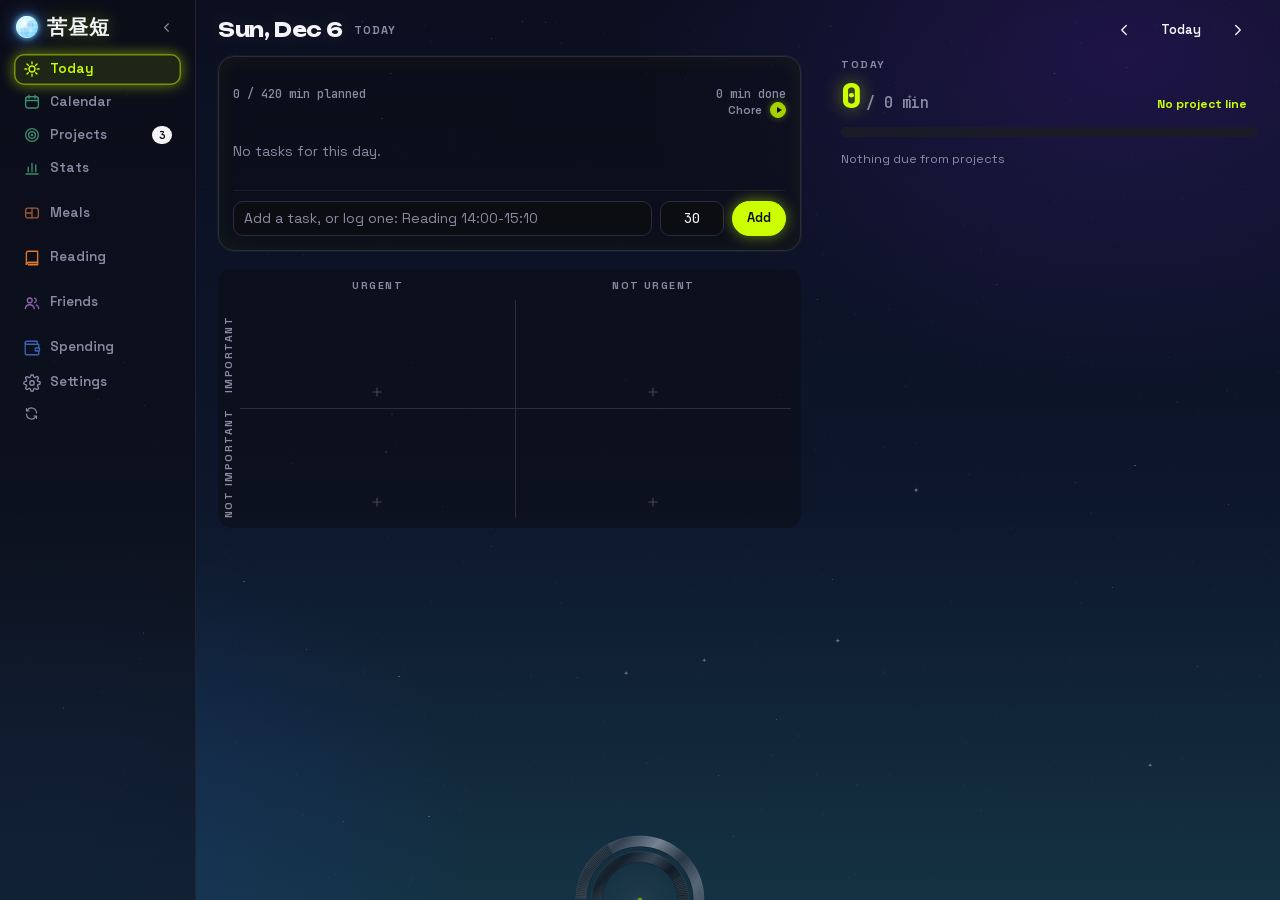
==== commit 746ac5f2: "Spending: pull down from the top of Today on the phone and a black ledger grows out of the island; a" ====
--- a/index.html
+++ b/index.html
@@ -28,6 +28,7 @@
 </script>
 <link rel="preload" href="fonts/space-grotesk.woff2" as="font" type="font/woff2" crossorigin>
 <link rel="stylesheet" href="css/app.css">
+<link rel="stylesheet" href="css/money.css">
 </head>
 <body>
 <div class="app">
--- a/css/app.css
+++ b/css/app.css
@@ -1,7 +1,10 @@
 /* 苦昼短 · 白天 = A「白昼酸」（白底、黑粗描边、硬投影、荧光色块）；夜间 = B「夜店」（黑底霓虹、会发光）
    动物纹的规矩：没做的块 = 斑马纹，部分完成 = 豹纹，做完 = 纯色；夜间 Optional 任务垫一层淡豹纹。
-   白天降过噪（2026-10）：黑粗边 + 硬投影只给卡片和主按钮；小控件（状态按钮、输入框、翻页…）用细灰边 --b-ctl；
-   强调色只有青柠一个。夜间 --b-ctl 就是 --b，一个像素都没变。 */
+   框能少就少（2026-10）：分组从轻到重是 对齐 → 留白 → 标题 → 细线 → 底色 → 细边 → 粗边 + 硬投影，每处用最轻、还看得清的那一级。
+   粗边 + 硬投影（夜里是细边 + 内发光）只给三样：每页主内容的卡片、浮在上面的（浮条、弹层、菜单）、主按钮。
+   框里不套框；汇总、提醒、状态、小标签不套框；次按钮和小签不描边、铺淡底 --tonal，成排重复的做成字；
+   选中 / 当前用填色（夜里亮着的霓虹边留着，那是状态）。照留的：输入框、能拖的小块、数据图的格子、删除确认。
+   强调色只有青柠一个。 */
 
 @font-face { font-family: "Unbounded"; src: url("../fonts/unbounded.woff2") format("woff2"); font-weight: 400 900; font-display: swap; }
 @font-face { font-family: "Space Grotesk"; src: url("../fonts/space-grotesk.woff2") format("woff2"); font-weight: 300 700; font-display: swap; }
@@ -16,6 +19,8 @@
   --meter: linear-gradient(90deg, #C6FF00, #FF3EA5 70%, #2F5BFF);
   --b: 1.5px solid var(--edge); --b-soft: 1.5px solid #E2E2DC; --b-ctl: 1px solid #CDCDC6;
   --hard: 2px 2px 0 var(--edge); --hard-lg: 3px 3px 0 var(--edge); --glow: none;
+  --card: rgba(255, 255, 255, .5); --frost: blur(4px) saturate(140%);
+  --tonal: rgba(11, 11, 11, .06);   /* 次按钮、小签的淡底：不描边，靠一层很淡的墨分出来；半透明，铺在卡片上、天上都一样淡 */
   --r: 14px; --r-sm: 10px;
   --leo-spot: #0B0B0B; --leo-inner: #FF3EA5; --zebra-ink: #0B0B0B;
   --k-Main: #719507; --k-Work: #1B4BFE; --k-Fun: #E40187; --k-Chore: #E36B02; --k-None: #85858F; --k-sleep: #5F5F6C; --k-care: #9A9AA6; --k-chores: #D3D3DA; --k-blank: #EFEFEA; --grid: #ECECE6;
@@ -24,6 +29,10 @@
   --num: "Space Grotesk", -apple-system, sans-serif;
   --cjk: -apple-system, "PingFang SC", "Hiragino Sans GB", "Noto Sans SC", sans-serif;
   --ease: cubic-bezier(.22, .9, .28, 1);
+  /* 弹簧（Kinetics 的做法：把弹簧的位移曲线采样成 linear()，不用动画库）。--spring = 劲 400、阻尼 32，约 0.4s 停稳、冲过头一点点；
+     --spring-pop = 劲 300、阻尼 20，约 0.57s，弹得明显一点（提示条）。不认 linear() 的旧浏览器整条规则作废、用回默认的 ease */
+  --spring: linear(0, .035, .121, .233, .354, .473, .582, .679, .761, .829, .883, .924, .956, .979, .994, 1.005, 1.011, 1.014, 1.015, 1.015, 1.014, 1.012, 1.01, 1.008, 1.007, 1.005, 1.004, 1.003, 1);
+  --spring-pop: linear(0, .053, .183, .351, .527, .693, .833, .944, 1.024, 1.074, 1.101, 1.108, 1.103, 1.089, 1.071, 1.051, 1.033, 1.018, 1.006, .998, .992, .989, .988, .989, .99, .992, .994, .996, 1);
 }
 
 [data-theme="dark"] {
@@ -35,6 +44,8 @@
   --meter: linear-gradient(90deg, #CCFF00, #00E5FF 60%, #FF2BD6);
   --b: 1px solid var(--edge); --b-soft: 1px solid #222232; --b-ctl: var(--b);
   --hard: 0 0 0 1px rgba(204, 255, 0, .05), 0 0 24px rgba(204, 255, 0, .06) inset; --hard-lg: 0 0 40px rgba(0, 229, 255, .06); --glow: 0 0 14px rgba(204, 255, 0, .5);
+  --card: rgba(12, 12, 19, .5); --frost: none;   /* 夜里不糊：星芒只有一两个像素，糊 4px 就整片没了（白天的云又大又软，糊一点没关系） */
+  --tonal: rgba(255, 255, 255, .08);   /* 夜里的淡底是一层很淡的白：铺在青柠底的选中行上也透得出底色 */
   --leo-spot: #FF2BD6; --leo-inner: rgba(255, 43, 214, .35); --zebra-ink: rgba(255, 255, 255, .85);
   --k-Main: #7BA208; --k-Work: #0083FC; --k-Fun: #F504A2; --k-Chore: #DB7206; --k-None: #6A6A80; --k-sleep: #A2A2BA; --k-care: #666680; --k-chores: #343446; --k-blank: #1B1B28; --grid: #1F1F2D;
   --num: "JetBrains Mono", ui-monospace, monospace;
@@ -51,7 +62,8 @@
 a { color: inherit; }
 .num { font-family: var(--num); font-variant-numeric: tabular-nums; }
 .ic { width: 18px; height: 18px; flex-shrink: 0; fill: none; stroke: currentColor; stroke-width: 1.8; stroke-linecap: round; stroke-linejoin: round; }
-:focus-visible { outline: 2px solid var(--blue); outline-offset: 2px; }
+:focus-visible { outline: 2px solid var(--ink); outline-offset: 2px; }   /* 白天用墨色：青柠在白底上几乎看不见 */
+[data-theme="dark"] :focus-visible { outline-color: var(--accent); }
 input, select, textarea { min-width: 0; padding: 7px 10px; border: var(--b-soft); border-radius: var(--r-sm); background: var(--bg); transition: border-color .15s; }
 select { border: var(--b-ctl); }
 input:focus, select:focus, textarea:focus { outline: none; border-color: var(--edge); }
@@ -62,36 +74,38 @@
 [hidden] { display: none !important; }
 
 /* ---------- 按钮 ---------- */
-.btn { display: inline-flex; align-items: center; justify-content: center; gap: 6px; padding: 7px 12px; border: var(--b-ctl); border-radius: 999px; background: var(--bg); font-weight: 600; font-size: 13px; white-space: nowrap; text-decoration: none; transition: transform .15s var(--ease), box-shadow .15s; }
+/* 按钮三级：主按钮（.primary / .cta）= 青柠 + 粗边 + 硬投影，一块区域一个；次按钮（.btn）= 不描边的淡底；
+   成排重复、不常按的（分组标题行的 + Plan 之类）= 只有字，鼠标停上去才出淡底 */
+.btn { display: inline-flex; align-items: center; justify-content: center; gap: 6px; padding: 7px 12px; border: 1px solid transparent; border-radius: 999px; background: var(--tonal); font-weight: 600; font-size: 13px; white-space: nowrap; text-decoration: none; transition: transform .15s var(--ease), box-shadow .15s; }
 .btn:active { transform: scale(.96); }
 .btn.primary, .btn.cta { border: var(--b); background: var(--accent); color: var(--accent-ink); box-shadow: var(--hard); }
-.btn.danger { color: var(--warn); border-color: currentColor; }
-[data-theme="dark"] .btn { background: var(--surface); }
+.btn.danger { color: var(--warn); }
 [data-theme="dark"] .btn.primary, [data-theme="dark"] .btn.cta { background: var(--accent); color: var(--accent-ink); border-color: var(--accent); box-shadow: var(--glow); }
-[data-theme="dark"] .btn.danger { background: transparent; }
 .icon-btn { display: inline-grid; place-items: center; width: 32px; height: 32px; padding: 0; border: 0; border-radius: 10px; background: transparent; color: var(--muted); }
 .icon-btn:hover { background: var(--surface); color: var(--ink); }
-.nav { display: inline-flex; align-items: center; justify-content: center; gap: 6px; min-width: 30px; height: 28px; padding: 0 10px; border: var(--b-ctl); border-radius: 999px; background: var(--bg); font-weight: 600; font-size: 13px; text-decoration: none; white-space: nowrap; }
+/* 翻页（‹ Today ›）、Week / Month 这类：平时只有字和箭头，鼠标停上去出淡底；选中的仍是青柠 */
+.nav { display: inline-flex; align-items: center; justify-content: center; gap: 6px; min-width: 30px; height: 28px; padding: 0 10px; border: 1px solid transparent; border-radius: 999px; background: transparent; font-weight: 600; font-size: 13px; text-decoration: none; white-space: nowrap; }
+.nav:hover { background: var(--tonal); }
 .nav.on { background: var(--accent); color: var(--accent-ink); }
-[data-theme="dark"] .nav { background: var(--surface); }
 [data-theme="dark"] .nav.on { background: rgba(204, 255, 0, .12); color: var(--accent); border-color: var(--accent); }
 .link { padding: 0; border: 0; background: none; color: var(--muted); font-size: 13px; font-weight: 600; text-decoration: underline; text-underline-offset: 3px; }
-.seg { display: inline-flex; padding: 2px; border: var(--b-ctl); border-radius: 999px; background: var(--bg); }
+/* 分段开关：不要外框，一条淡底的轨道，选中的那段是青柠（iOS 分段控件的做法） */
+.seg { display: inline-flex; padding: 2px; border: 1px solid transparent; border-radius: 999px; background: var(--tonal); }
 .seg button { padding: 4px 10px; border: 0; border-radius: 999px; background: transparent; font-size: 12.5px; font-weight: 600; }
 .seg button.on { background: var(--accent); color: var(--accent-ink); }
-[data-theme="dark"] .seg { background: var(--surface); }
 [data-theme="dark"] .seg button.on { box-shadow: var(--glow); }
 
 /* ---------- 整站底图（#sky，js/fx.js 建的）：白天 = 蓝天白云，夜里 = 碎星芒 ----------
-   全是渐变加几小块 SVG 平铺，没有图片。云有七朵，云影一朵带粉、一朵带蓝。垫在所有东西下面：侧栏、卡片都是不透明的，只在它们之间露出来。
+   全是渐变加几小块 SVG 平铺，没有图片。云有七朵，云影一朵带粉、一朵带蓝。垫在所有东西下面：侧栏、卡片都是半透明的（--card + 轻磨砂，见文件最后），透得出来。
    云极慢地飘；星芒分四层，每层平铺的大小、呼吸的快慢都不一样，看着就不齐。设置里关了动效（.still）或系统要求减少动态时都停住。
-   手机上任务是直接铺在底色上的，所以只留顶上一点天色，不放云和星 */
+   手机上也是整片天、云和星芒（2026-10 她要的）：任务行本来就是透明的；白天的天从顶上的纯白开始，灵动岛那一条和下面接得上 */
 #sky { position: fixed; inset: 0; z-index: -1; overflow: hidden; pointer-events: none; }
 #sky i { position: absolute; inset: 0; }
 /* 白天是「酸性霞光」：天只有很淡的蓝，左上漫一团玫红、右边一团电光蓝，地平线泛青柠——白昼酸自己的三个颜色 */
-[data-theme="light"] #sky { background: radial-gradient(46rem 28rem at 6% 0%, rgba(255, 62, 165, .2), transparent 72%), radial-gradient(48rem 30rem at 100% 32%, rgba(47, 91, 255, .15), transparent 72%), linear-gradient(180deg, #E9F3FF, #FAFCFF 52%, #EEFFB8); }
-[data-theme="dark"] #sky { background: radial-gradient(44rem 30rem at 88% 6%, rgba(123, 44, 255, .17), transparent 70%), radial-gradient(38rem 26rem at 4% 92%, rgba(47, 91, 255, .14), transparent 70%); }
-[data-theme="light"] #sky .st, [data-theme="dark"] #sky .cloud, body.phone #sky i { display: none; }
+/* 天色跟着钟点（js/day.js 的 skyAt → #sky 上的 --sk-* 变量）：早上偏暖、傍晚偏粉；夜里刚入夜带紫、后半夜最深、天亮前泛青。括号里是正午 / 后半夜的样子 */
+[data-theme="light"] #sky { background: radial-gradient(46rem 28rem at 6% 0%, rgba(255, 62, 165, var(--sk-pk, .2)), transparent 72%), radial-gradient(48rem 30rem at 100% 32%, rgba(47, 91, 255, var(--sk-bl, .15)), transparent 72%), linear-gradient(180deg, var(--sk-top, #E9F3FF), var(--sk-mid, #FAFCFF) 52%, var(--sk-hor, #EEFFB8)); }
+[data-theme="dark"] #sky { background: radial-gradient(44rem 30rem at 88% 6%, rgba(123, 44, 255, .17), transparent 70%), radial-gradient(38rem 26rem at 4% 92%, rgba(47, 91, 255, .14), transparent 70%), linear-gradient(180deg, var(--sk-top, #07070B), var(--sk-mid, #07070B) 55%, var(--sk-hor, #0B0B14)); }
+[data-theme="light"] #sky :is(.st-far, .st-near, .hz-grid), [data-theme="dark"] #sky :is(.cloud, .hz-lines) { display: none; }
 #sky .cloud { inset: 0 -4rem; will-change: transform; animation: cloud-drift 150s ease-in-out infinite alternate;
   background-image: radial-gradient(30rem 11rem at 76% 8%, rgba(255, 255, 255, .96), transparent 62%), radial-gradient(34rem 12rem at 78% 12%, rgba(255, 62, 165, .12), transparent 66%),
     radial-gradient(22rem 8rem at 30% 6%, rgba(255, 255, 255, .94), transparent 62%), radial-gradient(26rem 9rem at 32% 10%, rgba(47, 91, 255, .1), transparent 66%),
@@ -100,11 +114,63 @@
     radial-gradient(24rem 8.5rem at 14% 60%, rgba(255, 255, 255, .92), transparent 62%), radial-gradient(28rem 9.5rem at 16% 64%, rgba(255, 62, 165, .09), transparent 66%),
     radial-gradient(26rem 9rem at 62% 80%, rgba(255, 255, 255, .92), transparent 62%), radial-gradient(30rem 10rem at 64% 84%, rgba(47, 91, 255, .08), transparent 66%),
     radial-gradient(22rem 7.5rem at 34% 96%, rgba(255, 255, 255, .9), transparent 62%); }
-#sky .st { will-change: opacity; animation: star-breathe 7s ease-in-out infinite; }
-#sky.still i { animation: none; }
-[data-theme="light"] body.phone #sky { background: radial-gradient(22rem 12rem at 0% 0%, rgba(255, 62, 165, .12), transparent 72%), linear-gradient(180deg, #E9F3FF, transparent 16rem); }
+/* 星星三层（js/fx.js）：最远一层是两块平铺的小暗点；中间一层小白点各闪各的；最近几颗小星芒（.sp）闪得慢。整片的亮度跟着钟点（--sk-stars，刚入夜、天亮前暗一点）。
+   另外每隔一两秒挑一到三颗亮一下（.st-flash，脚本里的关键帧；.mid / .big 亮一档、两档） */
+#sky .st-far, #sky .st-near { opacity: var(--sk-stars, 1); transition: opacity 2s; }
+#sky .st-near b { position: absolute; border-radius: 50%; background: #fff; opacity: .55; animation: twinkle var(--d) ease-in-out infinite; animation-delay: var(--dl); }
+#sky .st-near b.sp { border-radius: 0; background: none; opacity: .8; }
+#sky .st-near svg, .st-flash svg { display: block; width: 100%; height: 100%; }
+.st-flash { position: absolute; pointer-events: none; filter: drop-shadow(0 0 2px #fff); }
+.st-flash.mid { filter: drop-shadow(0 0 3px #fff) drop-shadow(0 0 6px rgba(255, 255, 255, .5)); }
+.st-flash.big { filter: drop-shadow(0 0 3px #fff) drop-shadow(0 0 8px rgba(204, 255, 0, .7)); }
+@keyframes twinkle { 50% { opacity: .1; } }
+#sky.still :is(i, b) { animation: none; }
+/* 地平线（她挑的）：只在有任务正在计时（body.timing）时慢慢浮出来，停了就淡掉，平时没有；要淡（2026-10-17 她说的）。
+   白天 = 底边一片往远处收窄的横线地面：玫红、电光蓝两道错开（和太阳身上的横纹一套，丝网印错版；先试过网点，她说太密有点密集恐怖）；
+   夜里 = 底边一层霓虹网格地面。两样都铺满整个屏宽、往两边淡掉，消失点在屏幕正中——和计时浮条、时间饼图同一条中轴（她点名要对齐）。
+   计时时都往前走。手机上更淡、更矮 */
+#sky .hz-lines, #sky .hz-grid { opacity: 0; transition: opacity 1.6s ease; }
+#sky .hz-lines { inset: auto 0 0 0; height: 34vh; overflow: hidden; perspective: 220px; perspective-origin: 50% 0;
+  -webkit-mask: radial-gradient(48% 120% at 50% 100%, #000 35%, transparent 75%), linear-gradient(transparent, #000 40%); -webkit-mask-composite: source-in;
+  mask: radial-gradient(48% 120% at 50% 100%, #000 35%, transparent 75%) intersect, linear-gradient(transparent, #000 40%); }
+#sky .hz-lines b { position: absolute; left: -60%; right: -60%; top: 0; height: 300%; transform-origin: 50% 0; transform: rotateX(62deg); will-change: transform;
+  background: linear-gradient(rgba(255, 62, 165, .55) 0 3px, transparent 3px) 0 0 / 100% 16px, linear-gradient(rgba(47, 91, 255, .4) 0 3px, transparent 3px) 0 3px / 100% 16px; }
+#sky .hz-grid { inset: auto 0 0 0; height: 34vh; overflow: hidden; perspective: 220px; perspective-origin: 50% 0;
+  -webkit-mask: radial-gradient(56% 120% at 50% 100%, #000 40%, transparent 80%), linear-gradient(transparent, #000 75%); -webkit-mask-composite: source-in;
+  mask: radial-gradient(56% 120% at 50% 100%, #000 40%, transparent 80%) intersect, linear-gradient(transparent, #000 75%); }
+#sky .hz-grid b { position: absolute; left: -40%; right: -40%; top: 0; height: 260%; transform-origin: 50% 0; transform: rotateX(64deg); will-change: transform;
+  background: linear-gradient(rgba(204, 255, 0, .16) 1px, transparent 1px) 0 0 / 100% 22px, linear-gradient(90deg, rgba(204, 255, 0, .12) 1px, transparent 1px) 50% 0 / 26px 100%; }
+body.timing #sky .hz-lines { opacity: .42; }
+body.timing #sky .hz-grid { opacity: .6; }
+body.timing #sky .hz-lines b { animation: lines-run 1.8s linear infinite; }
+body.timing #sky .hz-grid b { animation: grid-run 1.4s linear infinite; }
+@keyframes lines-run { to { transform: rotateX(62deg) translateY(16px); } }
+@keyframes grid-run { to { transform: rotateX(64deg) translateY(22px); } }
+body.phone #sky :is(.hz-lines, .hz-grid) { height: 24vh; }
+body.phone.timing #sky .hz-lines { opacity: .26; }
+body.phone.timing #sky .hz-grid { opacity: .35; }
+/* 手机：最顶上那一截和灵动岛那条同色（白天纯白、夜里 --bg），往下才是跟着钟点的天 */
+[data-theme="light"] body.phone #sky { background: radial-gradient(22rem 14rem at 0% 6rem, rgba(255, 62, 165, calc(var(--sk-pk, .2) * .8)), transparent 72%), radial-gradient(24rem 16rem at 100% 40%, rgba(47, 91, 255, calc(var(--sk-bl, .15) * .87)), transparent 72%), linear-gradient(180deg, #FFFFFF, var(--sk-top, #E9F3FF) 9rem, var(--sk-mid, #FAFCFF) 55%, var(--sk-hor, #EEFFB8)); }
+[data-theme="dark"] body.phone #sky { background: radial-gradient(44rem 30rem at 88% 6%, rgba(123, 44, 255, .17), transparent 70%), radial-gradient(38rem 26rem at 4% 92%, rgba(47, 91, 255, .14), transparent 70%), linear-gradient(180deg, var(--bg), var(--sk-top, #07070B) 9rem, var(--sk-mid, #07070B) 55%, var(--sk-hor, #0B0B14)); }
 @keyframes cloud-drift { to { transform: translateX(3rem); } }
-@keyframes star-breathe { 0%, 100% { opacity: .7; } 50% { opacity: .08; } }
+/* 天上偶尔经过的小东西（js/sky.js）：只在经过的那一会儿在，走完就拿掉。位置和走法都是脚本给的 transform。
+   白天的飞机 = 高空一个小点拖两道长尾迹；夜里的红眼航班 = 一闪一闪的红灯加一颗小白灯；四季飘的东西（样子是脚本里的 svg）；
+   流星（头在右端，尾巴淡出去）；潮水（贴在右下角的一片，画在 1000 × 100 的格子里横向拉开，线宽不跟着拉） */
+.sky-ev { position: absolute; left: 0; top: 0; will-change: transform; }
+.sky-plane, .sky-redeye { display: flex; align-items: center; transform-origin: 100% 50%; }
+.sky-trails { display: flex; flex-direction: column; gap: 3px; }
+.sky-trails b { display: block; width: 130px; height: 1px; background: linear-gradient(to left, rgba(11, 11, 11, .36), rgba(11, 11, 11, 0)); }
+.sky-dot { width: 4px; height: 4px; margin-left: 1px; border-radius: 50%; background: rgba(11, 11, 11, .6); }
+.sky-red { width: 3px; height: 3px; border-radius: 50%; background: #FF2D4A; animation: sky-blink 1.2s steps(1) infinite; }
+.sky-white { width: 2px; height: 2px; margin-left: 3px; border-radius: 50%; background: #F4F4F8; opacity: .8; }
+.sky-fall svg { display: block; width: 100%; }
+.sky-tide { left: auto; top: auto; right: 0; bottom: 0; transform-origin: 100% 100%; }
+.sky-tide svg { display: block; width: 100%; height: 100%; overflow: visible; }
+.sky-tide path { vector-effect: non-scaling-stroke; }
+/* 手机上底下有计时浮条时，潮水那么矮会整个被它挡住：把水面抬到浮条上沿，水从浮条后面漫出来、再退回它后面 */
+body.phone.has-dock .sky-tide { bottom: calc(var(--dock-h, 0px) - 16px + env(safe-area-inset-bottom)); }
+.sky-meteor { height: 1.3px; border-radius: 2px; background: linear-gradient(to right, rgba(190, 244, 255, 0), rgba(233, 251, 255, .95)); transform-origin: 100% 50%; }
+@keyframes sky-blink { 0%, 16% { opacity: 1; } 17%, 100% { opacity: .12; } }
 
 /* ---------- 整体布局 ---------- */
 .app { display: grid; grid-template-columns: var(--side-w, 196px) minmax(0, 1fr) auto; min-height: 100vh; }
@@ -119,24 +185,19 @@
 .brand { display: flex; align-items: center; gap: 9px; padding: 0 6px 10px; }
 .brand h1 { margin: 0; font: 900 20px/1 var(--cjk); letter-spacing: .06em; }
 [data-theme="dark"] .brand h1 { text-shadow: 0 0 18px rgba(204, 255, 0, .35); }
-.snav { display: grid; gap: 7px; }
-/* 四段（排时间 / 备餐 / 阅读 / 人）：每段一块很淡的底，两个颜色慢慢过渡；上一段收尾的颜色就是下一段开头的，
-   所以从上到下是连着的一条，又各有各的色调。颜色是大类用的那套油画色，压得很淡。选中的那一项还是青柠 */
-.sblock { display: grid; gap: 3px; padding: 4px; border-radius: 13px;
-  background: linear-gradient(168deg, color-mix(in srgb, var(--w1) var(--wash), var(--bg)), color-mix(in srgb, var(--w2) var(--wash), var(--bg))); }
-#side { --wash: 17%; }
-[data-theme="dark"] #side { --wash: 14%; }
-.sblock[data-b="todo"] { --w1: #3E8E6E; --w2: #D2A52E; }
-.sblock[data-b="meals"] { --w1: #D2A52E; --w2: #E07A2B; }
-.sblock[data-b="read"] { --w1: #E07A2B; --w2: #8B62AE; }
-.sblock[data-b="friends"] { --w1: #8B62AE; --w2: #3F62B5; }
-.sblock a:hover { background: color-mix(in srgb, var(--bg) 65%, transparent); }
-.sbot { margin-top: auto; display: grid; grid-template-columns: minmax(0, 1fr); gap: 8px; padding-top: 12px; }   /* minmax：同步状态那句话长了也不许把这一栏撑宽 */
+.snav { display: grid; gap: 14px; }
+/* 四段（排时间 / 备餐 / 阅读 / 人）：不铺底色、不写标题，靠段和段之间的空隙分开（框能少就少）。
+   每段的图标是那个大类的油画色（--tint，main.js 里按大类现取：排时间 = Build、备餐 = Chores、阅读 = Leisure、人 = Friends）；当前页那项的图标跟着字走 */
+.sblock { display: grid; gap: 2px; padding: 0 4px; }
+.sblock a:not(.on) .ic { color: var(--tint); }
 .sbot .snav { padding: 0 4px; }
-.snav a { display: flex; align-items: center; gap: 9px; padding: 6px 9px; border: 1.5px solid transparent; border-radius: 10px; text-decoration: none; font-weight: 600; font-size: 13.5px; color: var(--muted); }
+.snav a { position: relative; isolation: isolate; display: flex; align-items: center; gap: 9px; padding: 6px 9px; border-radius: 10px; text-decoration: none; font-weight: 600; font-size: 13.5px; color: var(--muted); }
 .snav a:hover { background: var(--surface); color: var(--ink); }
-.snav a.on { color: var(--ink); background: var(--accent); border-color: var(--edge); box-shadow: 2px 2px 0 var(--edge); }
-[data-theme="dark"] .snav a.on { background: rgba(204, 255, 0, .1); color: var(--accent); border-color: rgba(204, 255, 0, .5); box-shadow: var(--glow); }
+.snav a.on, .snav a.on:hover { color: var(--accent-ink); background: transparent; }
+/* 当前页底下那块青柠：换页时从旧的那项滑到新的那项（js/motion.js 的 glidePills，弹簧曲线） */
+.snav-pill { position: absolute; inset: 0; z-index: -1; border-radius: 10px; background: var(--accent); }
+[data-theme="dark"] .snav a.on { color: var(--accent); }
+[data-theme="dark"] .snav-pill { background: rgba(204, 255, 0, .1); box-shadow: inset 0 0 0 1.5px rgba(204, 255, 0, .5), var(--glow); }
 .snav a b { margin-left: auto; min-width: 20px; padding: 0 6px; border-radius: 999px; background: var(--ink); color: var(--bg); font: 700 11px/18px var(--num); text-align: center; }
 .side-tog { width: 26px; height: 26px; margin-left: auto; }
 .side-tog .ic { width: 15px; height: 15px; }
@@ -154,9 +215,9 @@
 body.side-min .sync-pill { flex: none; padding: 8px; }
 body.side-min .sync-pill span { display: none; }
 .sfoot { display: flex; align-items: center; gap: 6px; }
-.sync-pill { flex: 1; min-width: 0; display: flex; align-items: center; gap: 7px; padding: 7px 10px; border: var(--b-soft); border-radius: 999px; background: var(--bg); font-size: 12px; color: var(--muted); }
+.sync-pill { flex: 1; min-width: 0; display: flex; align-items: center; gap: 7.5px; padding: 7px 10px; border: 1.5px solid transparent; border-radius: 999px; background: transparent; font-size: 12px; color: var(--muted); }
 .sync-pill span { overflow: hidden; text-overflow: ellipsis; white-space: nowrap; }
-.sync-pill .ic { width: 15px; height: 15px; }
+.sync-pill .ic { width: 15px; height: 15px; margin: 0 3px; }   /* 图标占 18px 宽、字从同一条线开始，和上面侧栏各项对齐（同步中的小转圈也一样） */
 .sync-pill.bad, .sync-status.bad { color: var(--warn); }
 .sync-status { font-size: 12.5px; color: var(--muted); }
 
@@ -174,9 +235,11 @@
 /* ---------- 日月（侧栏左上 / 手机顶栏，点一下换白天夜里；js/ui/common.js 的 ballHTML） ----------
    白天是太阳：黄 → 橙 → 粉 → 紫的渐变圆，下半截镂三道横纹；夜里是月亮：冰蓝的满月，几块淡淡的明暗，一圈蓝的光晕。
    两样都带一层镜面球的细格，两种转法一起走：整颗在平面里慢慢转（spin），格子的经线绕着竖轴扫过去（ball-lon）。
-   底色和横纹的 mask 在里面的 svg 上，光晕在按钮上（放一起光晕会被 mask 吃掉） */
-.ball { flex-shrink: 0; width: 22px; height: 22px; padding: 0; border: 0; border-radius: 50%; background: none; animation: spin 9s linear infinite; }
-.ball svg { display: block; width: 100%; height: 100%; border-radius: 50%; }
+   底色和横纹的 mask 在里面的 svg 上，光晕在按钮上（放一起光晕会被 mask 吃掉）。
+   转的也是里面的 svg，按钮自己不转：换白天夜里的过场是给按钮起名字的（view-transition-name: orb），它要是带着转，
+   过场里「往下落 / 往上升」就会朝着它当时转到的方向走，每次不一样 */
+.ball { flex-shrink: 0; width: 22px; height: 22px; padding: 0; border: 0; border-radius: 50%; background: none; }
+.ball svg { display: block; width: 100%; height: 100%; border-radius: 50%; animation: spin 9s linear infinite; }
 [data-theme="light"] .ball { filter: drop-shadow(0 0 3px rgba(255, 120, 90, .6)); }
 [data-theme="light"] .ball svg { background: linear-gradient(180deg, #FFD84A, #FF9F3D 34%, #FF4F8B 68%, #C24BD6);
   -webkit-mask: linear-gradient(#000 0 56%, transparent 56% 60%, #000 60% 70%, transparent 70% 75.5%, #000 75.5% 84%, transparent 84% 91%, #000 91%);
@@ -192,18 +255,111 @@
 @keyframes ball-lon { to { transform: scaleX(var(--b)); } }
 
 /* ---------- 今天 ---------- */
-.today-grid { display: grid; grid-template-columns: minmax(0, 1.4fr) minmax(260px, 1fr); gap: 14px; align-items: start; }
+.today-grid { display: grid; grid-template-columns: minmax(0, 1.4fr) minmax(260px, 1fr); gap: 18px 40px; align-items: start; }
 @media (max-width: 1100px) { .today-grid { grid-template-columns: minmax(0, 1fr); } .today-side { order: -1; } }
 .today-main { padding: 12px 14px 14px; border: var(--b); border-radius: 16px; background: var(--bg); box-shadow: var(--hard); }
 .today-main .strip { margin-top: 2px; }
 .today-side { display: grid; gap: 10px; }
 .today-side .overdue, .today-side .bill { margin-top: 0; }
+/* 每天的打分（js/ui/scores.js）：电脑上排在右栏、汇总那块下面；窄了（右栏挪到最上面）就排到清单后面。不套框，靠留白分组：
+   一块 = 上面名字、意思、只有下划线的数字格（灰字是平常的范围），下面几档（只有字，选中的铺青柠）；底下一格 note */
+.today-grid { grid-template-rows: auto 1fr; }
+.today-col { grid-column: 1; grid-row: 1 / span 2; display: grid; gap: 18px; align-content: start; min-width: 0; }
+.today-side { grid-column: 2; grid-row: 1; }
+.dsc { grid-column: 2; grid-row: 2; display: grid; gap: 1px; align-content: start; }
+@media (max-width: 1100px) { .today-grid { grid-template-rows: none; } .today-col, .today-side, .dsc { grid-column: auto; grid-row: auto; } }
+.dsc-head { display: flex; justify-content: space-between; align-items: baseline; margin-bottom: 6px; font-size: 10.5px; font-weight: 700; letter-spacing: .14em; text-transform: uppercase; color: var(--muted); }
+.dsc-head b { font-size: 13px; letter-spacing: 0; color: var(--ink); }
+[data-theme="dark"] .dsc-head b { color: var(--accent); text-shadow: var(--glow); }
+.dsc-row { padding: 5px 0 7px; }
+.dsc-row + .dsc-row { margin-top: 2px; }
+.dsc-top { display: flex; align-items: baseline; gap: 8px; }
+.dsc-name { flex: 1; min-width: 0; }
+.dsc-name b { font-size: 13px; font-weight: 700; }
+.dsc-name span { margin-left: 8px; font-size: 11.5px; color: var(--muted); }
+.dsc-opts { display: flex; flex-wrap: wrap; gap: 1px 2px; margin: 2px 0 0 -8px; }   /* 选项的字和名字左边对齐（按钮自己有 8px 内边距） */
+.dsc-opts button { padding: 3px 8px; border: 1px solid transparent; border-radius: 999px; background: none; font-size: 12.5px; line-height: 1.3; color: var(--muted); text-align: left; }
+.dsc-opts button:hover { background: var(--tonal); color: var(--ink); }
+.dsc-opts button.on { background: var(--accent); color: var(--accent-ink); font-weight: 600; }
+[data-theme="dark"] .dsc-opts button.on { background: rgba(204, 255, 0, .12); color: var(--accent); border-color: var(--accent); box-shadow: 0 0 10px rgba(204, 255, 0, .35); }
+.dsc input { padding: 2px 0 3px; border: 0; border-bottom: 1.5px solid color-mix(in srgb, var(--ink) 22%, transparent); border-radius: 0; background: transparent; }
+.dsc input:focus { border-color: transparent; border-bottom-color: var(--ink); }
+[data-theme="dark"] .dsc input:focus { border-bottom-color: var(--accent); box-shadow: 0 7px 8px -7px rgba(204, 255, 0, .7); }
+.dsc-num { flex: none; width: 44px; font: 700 18px var(--num); text-align: center; }
+.dsc-num::placeholder { font-size: 12px; font-weight: 500; }
+.dsc-note { width: 100%; margin-top: 8px; font-size: 13px; }
+.dsc-msg { margin: 6px 0 0; font-size: 12px; color: var(--muted); }
+/* 收好的样子：一行摘要（换行就换行）、note、Edit */
+.dsc-sum { margin: 0; font-size: 13px; line-height: 1.75; }
+.dsc-sum b { font: 700 13px var(--num); }
+.dsc-sum i { font-style: normal; color: var(--muted); }
+.dsc-sumnote { margin: 2px 0 0; font-size: 12.5px; color: var(--muted); }
+.dsc .link { justify-self: start; margin-top: 6px; font-size: 12.5px; }
+
+/* ---------- 今天页的四象限便签（js/ui/quads.js；只电脑、只在看今天时，在任务卡片正下方；内容跨天不变） ----------
+   一块软底（和 Stats 的软板一样，不描边不投影），一道细十字分四格：左右 = 紧急 / 不紧急，上下 = 重要 / 不重要。
+   格子里的便签和日历的一个样子（纸、顶上胶条、纸边的影子），只用一种纸色（赭黄，和按项目上色的任务分开）。
+   字跟着格子变（她挑的）：左上粗体、右上正常、左下细体（急但不值得多花注意力）、右下斜体。 */
+@property --qd-glue { syntax: "<percentage>"; inherits: true; initial-value: 75%; }
+.qd { --qd-line: rgba(11, 11, 11, .12); display: grid; grid-template-columns: 18px minmax(0, 1fr) minmax(0, 1fr); grid-template-rows: auto minmax(104px, 1fr) minmax(104px, 1fr);
+  padding: 10px 10px 10px 4px; border-radius: var(--r); background: var(--card); -webkit-backdrop-filter: var(--frost); backdrop-filter: var(--frost); }
+[data-theme="dark"] .qd { --qd-line: var(--edge); }
+.qd-ax { padding: 0 0 6px; font-size: 10.5px; font-weight: 700; letter-spacing: .14em; text-transform: uppercase; text-align: center; white-space: nowrap; color: var(--muted); }
+.qd-v { padding: 0 0 0 6px; writing-mode: vertical-rl; rotate: 180deg; }
+.qd-q { position: relative; display: grid; grid-template-columns: repeat(auto-fill, minmax(128px, 1fr)); align-content: start; gap: 5px; min-width: 0; padding: 8px 8px 32px; }
+.qd-q[data-q="do"], .qd-q[data-q="quick"] { border-right: 1px solid var(--qd-line); }
+.qd-q[data-q="do"], .qd-q[data-q="plan"] { border-bottom: 1px solid var(--qd-line); }
+/* 拖着经过的那一格亮起来（和日历格子接得住时一样：白天青柠淡底 + 黑边，夜里青柠淡底 + 霓虹边） */
+.qd-q::before { content: ""; position: absolute; inset: 3px; border-radius: 10px; opacity: 0; pointer-events: none; transition: opacity .15s; }
+.qd-q.on::before { opacity: 1; background: #F4FFD6; box-shadow: inset 0 0 0 2px var(--edge); }
+[data-theme="dark"] .qd-q.on::before { background: rgba(204, 255, 0, .08); box-shadow: inset 0 0 0 1px var(--accent), 0 0 18px rgba(204, 255, 0, .12); }
+.qd-q > * { position: relative; }
+/* 每格底下的 +：和日历格子的一样，鼠标移上来才出现；空着的格子淡淡露着 */
+.qd-q > .qd-plus { position: absolute; left: 8px; right: 8px; bottom: 6px; display: grid; place-items: center; height: 20px; padding: 0; border: 1px dashed transparent; border-radius: 8px;
+  background: none; color: var(--muted); opacity: 0; transition: opacity .15s; }
+.qd-q:not(:has(> .qd-note)) > .qd-plus { opacity: .45; }
+.qd-q:hover > .qd-plus, .qd-q > .qd-plus:focus-visible { opacity: 1; border-color: var(--line); }
+.qd-q.adding > .qd-plus, body.dragging .qd-plus { visibility: hidden; }
+.qd-plus .ic { width: 14px; height: 14px; }
+.qd-addf { grid-column: 1 / -1; }
+.qd-addf input { width: 100%; padding: 5px 7px; font-size: 12px; border: var(--b-ctl); border-radius: 8px; }
+.qd-ph { border: 1.5px dashed rgba(11, 11, 11, .3); background: rgba(11, 11, 11, .03); }
+[data-theme="dark"] .qd-ph { border-color: rgba(204, 255, 0, .45); background: rgba(204, 255, 0, .04); }
+/* 便签：拿起来（.lift）放大一点，白天一道硬投影、夜里按纸色发光；落下时胶条深一下（.press）；打勾 = 一道横线从左往右划过去、纸淡下去 */
+.qd-note { --c: #D2A52E; --paper: #FFFEF2; position: relative; display: flex; align-items: flex-start; gap: 4px; min-width: 0; padding: 6px 6px 4px;
+  background: color-mix(in srgb, var(--c) 28%, var(--paper));
+  box-shadow: inset 0 1.5px 0 color-mix(in srgb, var(--c) var(--qd-glue), var(--paper)), 0 1px 1px rgba(11, 11, 11, .06), 0 5px 6px -5px rgba(11, 11, 11, .35);
+  font-size: 11.5px; line-height: 1.3; cursor: grab; transform-origin: 50% 0; transition: --qd-glue .25s, box-shadow .2s, opacity .3s, scale .32s var(--spring-pop), font-weight .25s; }
+.qd-note:hover { background: color-mix(in srgb, var(--c) 38%, var(--paper)); }
+[data-theme="dark"] .qd-note { --paper: #0C0C13; background: color-mix(in srgb, var(--c) 22%, var(--paper)); box-shadow: inset 0 1.5px 0 color-mix(in srgb, var(--c) var(--qd-glue), var(--paper)); }
+[data-theme="dark"] .qd-note:hover { background: color-mix(in srgb, var(--c) 32%, var(--paper)); }
+.qd-note[data-q="do"] { font-weight: 700; }
+.qd-note[data-q="quick"] { font-weight: 300; }
+.qd-note[data-q="drop"] { font-style: italic; }
+.qd-t { flex: 1; min-width: 0; overflow-wrap: anywhere; }
+.qd-tx { background: linear-gradient(currentColor, currentColor) 0 62% / 0 1.2px no-repeat; -webkit-box-decoration-break: clone; box-decoration-break: clone; transition: background-size .38s cubic-bezier(.6, 0, .3, 1); }
+.qd-note.done { opacity: .5; }
+.qd-note.done .qd-tx { background-size: 100% 1.2px; }
+.qd-note.qd-fly { position: fixed; top: 0; left: 0; z-index: 100; margin: 0; pointer-events: none; }
+.qd-note.lift { scale: 1.06; box-shadow: inset 0 1.5px 0 color-mix(in srgb, var(--c) var(--qd-glue), var(--paper)), 3px 3px 0 var(--edge); }
+[data-theme="dark"] .qd-note.lift { box-shadow: inset 0 1.5px 0 color-mix(in srgb, var(--c) var(--qd-glue), var(--paper)), 0 0 0 1px color-mix(in srgb, var(--c) 70%, #fff), 0 0 22px color-mix(in srgb, var(--c) 50%, transparent); }
+.qd-note.press { --qd-glue: 100%; }
+[data-theme="dark"] .qd-note.press { box-shadow: inset 0 1.5px 0 color-mix(in srgb, var(--c) var(--qd-glue), var(--paper)), 0 0 0 1px color-mix(in srgb, var(--c) 70%, #fff), 0 0 14px color-mix(in srgb, var(--c) 45%, transparent); }
+/* 点开改字：一圈边（白天墨色、夜里青柠），右边 ✓ 和删除 */
+.qd-note.open { cursor: text; box-shadow: inset 0 1.5px 0 color-mix(in srgb, var(--c) var(--qd-glue), var(--paper)), 0 0 0 1.5px var(--edge); }
+[data-theme="dark"] .qd-note.open { box-shadow: inset 0 1.5px 0 color-mix(in srgb, var(--c) var(--qd-glue), var(--paper)), 0 0 0 1px var(--accent); }
+.qd-note .qd-edit { flex: 1; min-width: 0; padding: 0; border: 0; border-radius: 0; background: none; font: inherit; line-height: inherit; color: inherit; resize: none; overflow: hidden; field-sizing: content; }
+.qd-note .qd-edit:focus { box-shadow: none; }
+.qd-acts { display: flex; gap: 1px; margin: -3px -4px -2px 0; }
+.qd-acts button { display: grid; place-items: center; width: 20px; height: 20px; padding: 0; border: 0; border-radius: 6px; background: none; color: inherit; }
+.qd-acts button:hover { background: var(--tonal); }
+.qd-acts .ic { width: 14px; height: 14px; }
 
 /* 手机顶栏：吸顶毛玻璃，底下一条豹纹胶带。
    状态栏 / 灵动岛底下那一截（页面画到屏幕最顶上时才有，高 = --top）是实心的背景色，不透、不叠纹理：那一条要和背景完全一个颜色 */
-.phead { --top: env(safe-area-inset-top, 0px); position: sticky; top: 0; z-index: 20; display: flex; align-items: center; justify-content: space-between; gap: 8px; margin: 0 -16px 6px; padding: calc(8px + var(--top)) 16px 12px; background: linear-gradient(var(--bg), var(--bg)) top / 100% var(--top) no-repeat, rgba(255, 255, 255, .84); -webkit-backdrop-filter: saturate(180%) blur(14px); backdrop-filter: saturate(180%) blur(14px); }
+.phead { --top: env(safe-area-inset-top, 0px); position: sticky; top: 0; z-index: 20; display: flex; align-items: center; justify-content: space-between; gap: 8px; margin: 0 -16px 6px; padding: calc(8px + var(--top)) 16px 12px; background: linear-gradient(var(--bg), var(--bg)) top / 100% var(--top) no-repeat, var(--card); -webkit-backdrop-filter: saturate(180%) blur(14px); backdrop-filter: saturate(180%) blur(14px); }
 .phead::after { content: ""; position: absolute; left: 16px; right: 16px; bottom: 4px; height: 3px; border-radius: 999px; background: var(--accent); }
-[data-theme="dark"] .phead { background: linear-gradient(var(--bg), var(--bg)) top / 100% var(--top) no-repeat, rgba(12, 12, 19, .82); }
+[data-theme="dark"] .phead { background: linear-gradient(var(--bg), var(--bg)) top / 100% var(--top) no-repeat, var(--card); }
 [data-theme="dark"] .phead::after { height: 3px; bottom: 6px; border: 0; background: var(--meter); box-shadow: 0 0 12px rgba(204, 255, 0, .5); }
 [data-theme="dark"] .phead::before { content: ""; position: absolute; inset: var(--top) 0 0; z-index: -1; background: var(--leo-tex) 0 0/84px 84px; opacity: .14; -webkit-mask: linear-gradient(#000, transparent); mask: linear-gradient(#000, transparent); }
 .phead .l { display: flex; align-items: center; gap: 8px; min-width: 0; }
@@ -212,10 +368,9 @@
 .phead .r { display: flex; align-items: center; gap: 4px; min-width: 0; }
 .pset { width: 34px; height: 34px; margin-right: -6px; color: var(--ink); }
 .pset .ic { width: 20px; height: 20px; }
-.pread { display: inline-flex; flex-shrink: 0; align-items: center; gap: 5px; height: 30px; padding: 0 10px 0 8px; border: var(--b-ctl); border-radius: 999px; background: var(--bg); font-size: 12.5px; font-weight: 700; text-decoration: none; color: var(--ink); }
+.pread { display: inline-flex; flex-shrink: 0; align-items: center; gap: 5px; height: 30px; padding: 0 10px 0 8px; border: 1px solid transparent; border-radius: 999px; background: transparent; font-size: 12.5px; font-weight: 700; text-decoration: none; color: var(--ink); }
 .pread .ic { width: 16px; height: 16px; }
 .pread.pico { justify-content: center; width: 30px; padding: 0; }
-[data-theme="dark"] .pread { background: var(--surface); }
 .phone-settings .card { padding: 16px; }
 .phone-settings .btns .btn { flex: 1; }
 .hint.look-hint { margin: 0 0 8px; }
@@ -224,7 +379,7 @@
 .psync.wait::before { background: var(--muted); }
 .psync.bad::before { background: var(--warn); }
 .daystrip { display: grid; grid-template-columns: repeat(11, minmax(0, 1fr)); gap: 3px; margin: 0 -6px 8px; }
-.dpill { display: flex; flex-direction: column; align-items: center; gap: 1px; min-width: 0; padding: 4px 0 5px; border: 1.5px solid transparent; border-radius: 12px; background: none; font-size: 10px; font-weight: 600; color: var(--muted); }
+.dpill { position: relative; display: flex; flex-direction: column; align-items: center; gap: 1px; min-width: 0; padding: 4px 0 5px; border: 1.5px solid transparent; border-radius: 12px; background: none; font-size: 10px; font-weight: 600; color: var(--muted); }
 .dpill b { font: 700 15px/1.2 var(--num); color: var(--ink); }
 .dpill i { width: 6px; height: 6px; margin-top: 2px; border-radius: 50%; }
 .dpill i.all { background: var(--ink); }
@@ -234,10 +389,13 @@
 .dpill.today { background: var(--accent); color: var(--accent-ink); opacity: 1; }
 .dpill.today b { color: var(--accent-ink); }
 .dpill.today i.all { background: var(--accent-ink); }
-.dpill.on { border: var(--b); box-shadow: 2px 2px 0 var(--edge); opacity: 1; }
+/* 选中的那天：白天不框，数字底下一道墨线（Material 标签页的选中条）；夜里是霓虹边 */
+.dpill.on { opacity: 1; }
+.dpill.on::after { content: ""; position: absolute; left: 28%; right: 28%; bottom: 0; height: 2.5px; border-radius: 2px; background: var(--ink); }
 [data-theme="dark"] .dpill.today { background: rgba(204, 255, 0, .14); color: var(--accent); }
 [data-theme="dark"] .dpill.today b { color: var(--accent); }
-[data-theme="dark"] .dpill.on { border-color: var(--accent); box-shadow: 0 0 12px rgba(204, 255, 0, .4); }
+[data-theme="dark"] .dpill.on { border: 1px solid var(--accent); box-shadow: 0 0 12px rgba(204, 255, 0, .4); }
+[data-theme="dark"] .dpill.on::after { display: none; }
 [data-theme="dark"] .dpill i.all, [data-theme="dark"] .dpill.today i.all { background: var(--accent); }
 [data-theme="dark"] .dpill i.some { background: linear-gradient(90deg, var(--accent) 50%, transparent 50%); box-shadow: inset 0 0 0 1.5px var(--accent); }
 .phone-day .strip { margin-top: 4px; }
@@ -246,26 +404,24 @@
 .back-today { display: block; margin: 0 0 10px; padding: 0; border: 0; background: none; color: var(--blue); font-weight: 600; font-size: 13px; }
 
 /* 安全线卡片 */
-.hero { position: relative; padding: 12px 12px 10px; border: var(--b); border-radius: var(--r); background: var(--bg); box-shadow: var(--hard); }
-[data-theme="dark"] .hero { background: #11111b; }
-.hero .k { font-size: 10.5px; font-weight: 700; letter-spacing: .14em; text-transform: uppercase; color: var(--muted); }
+/* 今日总数：次要的汇总，不套框，直接放在天上——主角是左边那张任务列表 */
+.hero { position: relative; padding: 2px 0 4px; }
+.hero-k { font-size: 10.5px; font-weight: 700; letter-spacing: .14em; text-transform: uppercase; color: var(--muted); }   /* 不叫 .k：Stats 图例的 .k 是 12px 宽的小色块，撞上就把 TODAY'S LINE 挤成两行 */
 .nums { display: flex; align-items: baseline; gap: 6px; margin-top: 6px; flex-wrap: wrap; }
 .big { font: 900 34px/1 var(--display); letter-spacing: -.03em; font-variant-numeric: tabular-nums; }
 [data-theme="dark"] .big { font-family: var(--num); font-weight: 800; color: var(--accent); text-shadow: 0 0 18px rgba(204, 255, 0, .55); }
 .of { font: 600 15px var(--num); color: var(--muted); }
-.state { margin-left: auto; padding: 4px 10px; border: var(--b); border-radius: 999px; background: var(--accent); color: var(--accent-ink); font-size: 12px; font-weight: 700; white-space: nowrap; }
+.state { margin-left: auto; padding: 4px 10px; border: 1.5px solid transparent; border-radius: 999px; background: var(--accent); color: var(--accent-ink); font-size: 12px; font-weight: 700; white-space: nowrap; }
 .state.quiet { background: var(--surface); color: var(--muted); border-color: transparent; }
 .hero.held .state { background: var(--ink); color: var(--accent); }
-[data-theme="dark"] .state { background: transparent; color: var(--accent); border-color: var(--accent); }
+[data-theme="dark"] .state { background: transparent; color: var(--accent); }
 [data-theme="dark"] .hero.held .state { background: var(--accent); color: var(--accent-ink); box-shadow: var(--glow); }
-.meter { position: relative; height: 10px; margin: 10px 0 20px; border: var(--b); border-radius: 999px; background: var(--track); }
+.meter { position: relative; height: 10px; margin: 10px 0 14px; border: var(--b); border-radius: 999px; background: var(--track); }
 [data-theme="dark"] .meter { border: 0; }
 .meter .fill { height: 100%; max-width: 100%; border-radius: inherit; background: var(--meter); transition: width .5s var(--ease); }
 [data-theme="dark"] .meter .fill { box-shadow: 0 0 14px rgba(204, 255, 0, .55); }
 .meter .tick { position: absolute; top: -6px; bottom: -6px; width: 3px; margin-left: -1.5px; border-radius: 2px; background: var(--ink); }
 [data-theme="dark"] .meter .tick { background: var(--hot); box-shadow: 0 0 8px var(--hot); }
-.meter .tick span { position: absolute; top: 26px; left: 50%; transform: translateX(-50%); font: 700 10.5px var(--num); white-space: nowrap; color: var(--muted); }
-.hero.free .meter { margin-bottom: 14px; }
 .shares { display: flex; flex-wrap: wrap; gap: 6px; margin: 0 0 10px; }
 .share { display: inline-flex; align-items: center; gap: 6px; padding: 3px 9px 3px 7px; border-radius: 999px; background: var(--surface); font-size: 12px; font-weight: 500; }
 .share i { width: 8px; height: 8px; border-radius: 50%; background: var(--pc); box-shadow: 0 0 0 1.5px var(--edge); }
@@ -283,13 +439,13 @@
 .stripmeta.over { color: var(--warn); }
 
 /* 账单、过期 */
-.bill { margin-top: 10px; padding: 8px 11px; border: var(--b); border-radius: 14px; background: #FFF0F8; font-size: 13.5px; line-height: 1.5; }
+.bill { margin-top: 10px; padding: 8px 11px; border-radius: 14px; background: #FFF0F8; font-size: 13.5px; line-height: 1.5; }
 .bill.ahead { background: #F4FFD6; }
-[data-theme="dark"] .bill { background: rgba(255, 43, 214, .08); border-color: rgba(255, 43, 214, .45); }
-[data-theme="dark"] .bill.ahead { background: rgba(204, 255, 0, .07); border-color: rgba(204, 255, 0, .4); }
-.overdue { margin-top: 10px; padding: 9px 11px; border: 1.5px dashed var(--edge); border-radius: 14px; background: var(--bg); font-size: 13.5px; }
-[data-theme="dark"] .overdue { border-color: rgba(255, 145, 0, .5); }
+[data-theme="dark"] .bill { background: rgba(255, 43, 214, .08); }
+[data-theme="dark"] .bill.ahead { background: rgba(204, 255, 0, .07); }
+.overdue { margin-top: 14px; padding: 2px 0; font-size: 13.5px; }
 .od-head { display: flex; align-items: baseline; gap: 8px; }
+.od-head b { color: var(--c-Chore); }
 .od-head span { color: var(--muted); flex: 1; }
 .overdue ul { margin: 10px 0 0; padding: 0; list-style: none; display: grid; gap: 5px; }
 .overdue li { display: flex; align-items: center; gap: 8px; }
@@ -305,7 +461,7 @@
 .list .row:first-child { border-top: 0; }
 [data-theme="dark"] .row.opt { margin: 4px -8px; padding: 8px 8px; border-top-color: transparent; border-radius: 18px; isolation: isolate; background: transparent; }
 [data-theme="dark"] .row.opt::before { content: ""; position: absolute; inset: 0; z-index: -1; border-radius: inherit; background: var(--leo-tex) 0 0/72px 72px, #120d18; opacity: .3; }
-[data-theme="dark"] .row.opt::after { content: ""; position: absolute; inset: 0; border: 1px solid rgba(255, 43, 214, .35); border-radius: inherit; pointer-events: none; }
+[data-theme="dark"] .row.opt::after { content: ""; position: absolute; inset: 0; border-radius: inherit; pointer-events: none; }
 .row.dragging { z-index: 3; transition: none; border-radius: 18px; box-shadow: 0 14px 34px rgba(0, 0, 0, .15); }
 .est { width: 30px; flex-shrink: 0; align-self: flex-start; text-align: right; cursor: grab; touch-action: none; -webkit-user-select: none; user-select: none; -webkit-touch-callout: none; }
 .est b { display: block; font-size: 15px; font-weight: 700; line-height: 1.3; }
@@ -322,17 +478,32 @@
 .pj { display: inline-flex; align-items: center; gap: 5px; margin-left: 4px; font-size: 11.5px; font-weight: 600; color: var(--muted); white-space: nowrap; vertical-align: 1px; }
 .pj::before { content: ""; width: 7px; height: 7px; border-radius: 50%; background: var(--pc); }
 .tag { display: inline-block; margin-right: 6px; padding: 1px 8px; border-radius: 999px; background: var(--ink); color: var(--accent); font: 700 10.5px/16px var(--body); letter-spacing: .05em; text-transform: uppercase; vertical-align: 1px; }
-[data-theme="dark"] .tag { background: transparent; color: var(--hot); box-shadow: inset 0 0 0 1px var(--hot); }
+[data-theme="dark"] .tag { padding-left: 0; padding-right: 0; background: transparent; color: var(--hot); }
 .line .icon-btn { width: 28px; height: 28px; margin: -3px -6px 0 0; }
 .chips { display: flex; flex-wrap: wrap; gap: 5px; margin-top: 6px; }
-.chip { padding: 3px 9px; border: var(--b-ctl); border-radius: 999px; background: var(--bg); font-size: 12px; font-weight: 600; transition: transform .15s var(--ease), background-color .2s, box-shadow .2s; }
+.chip { padding: 3px 9px; border: 1px solid transparent; border-radius: 999px; background: var(--tonal); font-size: 12px; font-weight: 600; transition: transform .15s var(--ease), background-color .2s, box-shadow .2s; }
 .chip:active { transform: scale(.93); }
-.chip.on { border-color: var(--edge); background: var(--accent); color: var(--accent-ink); box-shadow: 1.5px 1.5px 0 var(--edge); }
-[data-theme="light"] .chip.on, [data-theme="light"] .dpill.on, [data-theme="light"] .mpk { box-shadow: none; }
+.chip.on { background: var(--accent); color: var(--accent-ink); }
+[data-theme="light"] .mpk { box-shadow: none; }
+/* 任务行（选中是青柠底、展开是淡灰底）里的 chip 用白底，铺在有颜色的行上才干净 */
+[data-theme="light"] .row .chip:not(.on) { background: var(--bg); }
 [data-theme="light"] .chip.ghost, [data-theme="light"] .tm.more-time, [data-theme="light"] .shopadd select, [data-theme="light"] .rpacks select { color: var(--muted); }
-.chip.ghost { border-style: dashed; color: var(--blue); }
-[data-theme="dark"] .chip { background: var(--surface); }
+.chip.ghost { background: transparent; color: var(--blue); }
 [data-theme="dark"] .chip.on { background: rgba(204, 255, 0, .12); color: var(--accent); border-color: var(--accent); box-shadow: 0 0 14px rgba(204, 255, 0, .45); }
+/* 一排 emoji / 记号里挑一个（Ideas 的类别、Restock 的记号、这两页顶上的筛选、Reading 的 Vibe）：像表情键盘——
+   不画线，每个占一格，选中的那格整块亮：白天青柠实底；夜里淡青柠底 + 一圈霓虹和一点光（和夜里别的「选中」一样）。
+   没选的 emoji 淡一点；筛选带数字，不淡 */
+.em-pick, .idea-kinds, .vibes { display: inline-flex; gap: 3px; width: max-content; max-width: 100%; justify-self: start; }
+.tagf { display: flex; flex-wrap: wrap; gap: 4px; margin: 0 0 12px; }
+.em-pick > .chip, .idea-kinds > .chip { width: 32px; height: 32px; padding: 0; border: 0; border-radius: 8px; background: transparent; font-size: 17px; line-height: 1; }
+.em-pick > .chip:not(.on), .idea-kinds > .chip:not(.on) { opacity: .6; filter: grayscale(.4); }
+.tagf-b { display: inline-flex; align-items: center; gap: 5px; height: 30px; padding: 0 10px; border: 0; border-radius: 8px; background: transparent; font-size: 13.5px; font-weight: 600; line-height: 1.3; }
+.tagf-b small { font-size: 11px; color: var(--muted); }
+.em-pick > .chip:hover, .idea-kinds > .chip:hover, .tagf-b:hover, .vibe:hover { opacity: 1; filter: none; background: var(--tonal); }
+.em-pick > .chip:active, .idea-kinds > .chip:active { transform: none; }
+.em-pick > .chip.on, .idea-kinds > .chip.on, .tagf-b.on, .vibes > .vibe.on { background: var(--accent); color: var(--accent-ink); }
+.tagf-b.on small { color: inherit; }
+[data-theme="dark"] :is(.em-pick, .idea-kinds) > .chip.on, [data-theme="dark"] .tagf-b.on, [data-theme="dark"] .vibes > .vibe.on { background: rgba(204, 255, 0, .12); color: var(--accent); box-shadow: inset 0 0 0 1px var(--accent), 0 0 12px rgba(204, 255, 0, .35); }
 .reason { display: block; width: 100%; margin-top: 8px; padding: 9px 12px; border: var(--b-ctl); font-size: 14px; }
 .desc { display: block; width: 100%; min-height: 90px; margin-top: 10px; resize: vertical; border: var(--b-ctl); font-size: 15px; line-height: 1.55; }
 .empty { padding: 18px 0; color: var(--muted); }
@@ -353,14 +524,14 @@
 .pfoot { display: flex; align-items: center; gap: 10px; margin-top: 22px; }
 
 /* ---------- 日历 ---------- */
-.lineband { display: flex; align-items: center; gap: 12px; margin: -2px 0 10px; padding: 6px 12px; border: var(--b); border-radius: 14px; background: var(--bg); font-size: 13px; font-weight: 600; }
+.lineband { display: flex; align-items: center; gap: 12px; margin: -2px 0 10px; padding: 4px 0; font-size: 13px; font-weight: 600; }
 .lineband .meter { flex: 1; height: 9px; margin: 0; }
-.lineband .meter .tick span { display: none; }
+.lineband > span { white-space: nowrap; }
 .lineband em { font-style: normal; font-weight: 500; color: var(--muted); white-space: nowrap; }
 /* 格子不挤扁：有最小宽度，窗口 + 任务池放不下时日历区左右滑 */
 .cal-scroll { overflow-x: auto; margin: 0 -4px; padding: 0 4px 6px; }
 .week { display: grid; grid-template-columns: repeat(7, minmax(104px, 1fr)); gap: 5px; }
-.cell { position: relative; display: flex; flex-direction: column; gap: 3px; min-height: 160px; padding: 6px 6px 26px; border: var(--b-soft); border-radius: 12px; background: var(--bg); transition: background-color .15s, box-shadow .15s; }
+.cell { position: relative; display: flex; flex-direction: column; gap: 5px; min-height: 160px; padding: 6px 6px 26px; border: 1.5px solid transparent; border-radius: 12px; background: var(--bg); transition: background-color .15s, box-shadow .15s; }
 .cell.past { background: color-mix(in srgb, var(--bg) 60%, var(--page)); }
 .cell.rest { background: repeating-linear-gradient(-45deg, transparent 0 7px, var(--surface) 7px 8px), var(--bg); }
 .cell.today { border: 2px solid var(--edge); box-shadow: 2px 2px 0 var(--accent); }
@@ -372,6 +543,9 @@
 .dn { display: flex; align-items: baseline; gap: 5px; padding: 0; border: 0; background: none; font-size: 11px; font-weight: 600; color: var(--muted); }
 .dn b { font: 700 16px var(--num); color: var(--ink); }
 .dn:hover b { text-decoration: underline; text-underline-offset: 3px; }
+/* 打分开始日以后、过完了还没打满分的日子：日期旁边一个红点（填满就没了） */
+.dsc-dot { width: 8px; height: 8px; border-radius: 50%; background: var(--warn); align-self: center; flex-shrink: 0; }
+[data-theme="dark"] .dsc-dot { box-shadow: 0 0 6px var(--warn); }
 .cap { padding: 1px 7px; border: 1px solid transparent; border-radius: 999px; background: none; font-size: 10.5px; color: var(--muted); }
 .cap:hover, .cap.set { border-color: var(--line); background: var(--surface); }
 .cap-input { width: 56px; padding: 2px 6px; font-size: 11px; text-align: center; border: var(--b-ctl); }
@@ -379,17 +553,21 @@
 .load i { display: block; height: 100%; border-radius: inherit; background: linear-gradient(90deg, var(--blue), var(--hot)); }
 [data-theme="dark"] .load i { background: linear-gradient(90deg, #00E5FF, #CCFF00); }
 .ln { font-size: 10.5px; font-weight: 600; color: var(--muted); }
-.ev { position: relative; display: flex; align-items: flex-start; gap: 4px; padding: 3px 5px 3px 7px; border-radius: 8px; background: var(--surface); box-shadow: inset 3px 0 0 var(--c); font-size: 11.5px; line-height: 1.3; cursor: grab; }
+/* 日历上的任务 = 一张张便利贴：直角，纸按项目的颜色染淡，顶上一道细细的、深一点的同色胶条（1.5px，分得清上一张下一张），
+   底边一点点纸的阴影（夜里是染了色的暗纸，只留胶条不要阴影）；不写时长（一天合计多少在格子头上） */
+.ev { --paper: #FFFEF2; position: relative; display: flex; align-items: flex-start; gap: 4px; padding: 6px 6px 4px; border-radius: 0; background: color-mix(in srgb, var(--c) 28%, var(--paper)); box-shadow: inset 0 1.5px 0 color-mix(in srgb, var(--c) 75%, var(--paper)), 0 1px 1px rgba(11, 11, 11, .06), 0 5px 6px -5px rgba(11, 11, 11, .35); font-size: 11.5px; line-height: 1.3; cursor: grab; }
 .ev .t { flex: 1; min-width: 0; overflow-wrap: anywhere; }
-.ev .m { flex-shrink: 0; font-size: 10px; color: var(--muted); }
-.ev:hover { background: var(--surface2); }
+.ev .m { display: none; }
+.ev:hover { background: color-mix(in srgb, var(--c) 38%, var(--paper)); }
+[data-theme="dark"] .ev { --paper: #0C0C13; background: color-mix(in srgb, var(--c) 22%, var(--paper)); box-shadow: inset 0 1.5px 0 color-mix(in srgb, var(--c) 75%, var(--paper)); }
+[data-theme="dark"] .ev:hover { background: color-mix(in srgb, var(--c) 32%, var(--paper)); }
 .ev.st-done { opacity: .5; }
 .ev.st-done .t, .ev.st-drop .t { text-decoration: line-through; }
 .ev.st-drop { opacity: .35; }
-.ev.st-later { opacity: .55; background: transparent; box-shadow: inset 0 0 0 1px var(--line), inset 3px 0 0 var(--c); }
+.ev.st-later { opacity: .55; background: transparent; box-shadow: inset 0 0 0 1px var(--line); }
 .ev.st-partial { padding-right: 14px; }
-.ev.st-partial::after { content: ""; position: absolute; top: 0; right: 0; bottom: 0; width: 8px; border-radius: 0 8px 8px 0; background: var(--leo-dark) 0 0/24px 24px, var(--c); }
-.ev.opt { background: var(--leo-tex) 0 0/60px 60px, var(--surface); background-blend-mode: soft-light; }
+.ev.st-partial::after { content: ""; position: absolute; top: 0; right: 0; bottom: 0; width: 8px; background: var(--leo-dark) 0 0/24px 24px, var(--c); }
+.ev.opt { background: var(--leo-tex) 0 0/60px 60px, color-mix(in srgb, var(--c) 28%, var(--paper)); background-blend-mode: soft-light; }
 .cell-add { position: absolute; left: 7px; right: 7px; bottom: 6px; display: grid; place-items: center; height: 20px; padding: 0; border: 1px dashed transparent; border-radius: 8px; background: none; color: var(--muted); opacity: 0; transition: opacity .15s; }
 .cell:hover .cell-add { opacity: 1; border-color: var(--line); }
 .cell-add .ic { width: 14px; height: 14px; }
@@ -411,7 +589,7 @@
 .pool-head { display: flex; justify-content: space-between; align-items: flex-start; gap: 8px; margin-bottom: 12px; }
 .pool-head h3 { margin: 0; font: 700 18px var(--display); }
 .pool-head p { margin: 4px 0 0; font-size: 12.5px; color: var(--muted); }
-.pool-add { display: grid; grid-template-columns: minmax(0, 1fr); gap: 6px; margin-bottom: 14px; padding: 10px; border: var(--b); border-radius: 14px; background: var(--surface); }
+.pool-add { display: grid; grid-template-columns: minmax(0, 1fr); gap: 6px; margin-bottom: 14px; padding: 10px; border-radius: 14px; background: var(--surface); }
 .pool-add select, .pool-add input { width: 100%; padding: 7px 9px; font-size: 13px; }
 .pool-add .row2 input[name="title"] { width: auto; }
 .pool-add .row2 { display: flex; gap: 6px; }
@@ -455,10 +633,13 @@
 .pgrid.closed { margin-top: 12px; opacity: .7; }
 .pcard { padding: 11px 12px 10px; border: var(--b); border-radius: 14px; background: var(--bg); box-shadow: var(--hard); }
 .pcard header { display: flex; align-items: flex-start; justify-content: space-between; gap: 10px; }
-.pname { display: flex; align-items: center; gap: 8px; padding: 0; border: 0; background: none; font: 700 14.5px/1.25 var(--display); text-align: left; letter-spacing: -.01em; }
+.pname { display: flex; align-items: center; gap: 8px; min-width: 0; padding: 0; border: 0; background: none; font: 700 14.5px/1.25 var(--display); text-align: left; letter-spacing: -.01em; }
 .pname i { width: 12px; height: 12px; flex-shrink: 0; border-radius: 50%; background: var(--pc); box-shadow: 0 0 0 1.5px var(--edge); }
 [data-theme="dark"] .pname i { box-shadow: 0 0 10px var(--pc); }
 .psub { margin: 4px 0 8px; font-size: 12px; color: var(--muted); }
+/* 看进度的卡：健康度那颗挪到第二行右边，卡窄了自己折到下一行（卡头只剩名字、Auto / Pool、Archive，不会被挤出去） */
+.pc-sub { display: flex; flex-wrap: wrap; align-items: center; justify-content: space-between; gap: 4px 8px; margin: 4px 0 8px; }
+.pc-sub .psub { margin: 0; }
 .pbar { display: flex; height: 9px; border: var(--b); border-radius: 999px; background: var(--track); overflow: hidden; }
 .pbar .d { background: var(--pc); }
 .pbar .s { background: var(--zebra-tex) 0 0/20px 20px, var(--surface); opacity: .55; }
@@ -483,7 +664,7 @@
 .mods { display: flex; flex-wrap: wrap; gap: 6px; margin-top: 4px; }
 .mod { padding: 2px 8px; border-radius: 999px; background: var(--surface); font-size: 11.5px; }
 .mod b { font-family: var(--num); }
-.calib { margin-top: 12px; padding: 10px 12px; border: 1.5px dashed var(--edge); border-radius: 12px; font-size: 13px; }
+.calib { margin-top: 12px; font-size: 13px; }
 .calib p { margin: 0 0 8px; }
 .calib div { display: flex; gap: 6px; }
 .calib .btn { padding: 6px 12px; font-size: 12.5px; }
@@ -498,7 +679,6 @@
 .sheet-title { margin: 0 40px 12px 0; font: 700 17px var(--display); letter-spacing: -.01em; }
 .sheet-title small { font: 600 12px var(--body); color: var(--muted); }
 .sheet-foot { display: flex; justify-content: space-between; gap: 10px; margin-top: 14px; }
-.sheet .dayview .list { margin-top: 4px; }
 .field { display: grid; gap: 4px; margin-bottom: 10px; font-size: 14px; }
 .field > span { font-size: 11px; font-weight: 700; letter-spacing: .1em; text-transform: uppercase; color: var(--muted); }
 .field.small input { max-width: 120px; }
@@ -527,7 +707,7 @@
 .irow input[data-if="est"] { width: 64px; text-align: center; }
 .irow .ist { width: 74px; font-size: 11px; color: var(--muted); }
 .irow.done input[data-if="title"] { text-decoration: line-through; color: var(--muted); }
-.iadd { margin-top: 8px; padding: 10px; border: 1.5px dashed var(--edge); border-radius: 16px; }
+.iadd { margin-top: 8px; }
 .iadd textarea { width: 100%; resize: vertical; }
 .numbered { display: flex; gap: 6px; }
 .numbered input { min-width: 0; flex: 1; }
@@ -536,8 +716,9 @@
 
 /* ---------- 设置 ---------- */
 .settings { max-width: 720px; }
-.settings .card { margin-bottom: 10px; padding: 14px; border: var(--b); border-radius: 14px; background: var(--bg); box-shadow: var(--hard); }
+.settings .card { margin-bottom: 12px; padding: 14px; border-radius: 14px; background: var(--bg); }
 .settings h3 { margin: 0 0 10px; font: 700 14px var(--display); }
+.settings h4.dsc-set { margin: 18px 0 10px; font: 700 13px var(--display); }
 .settings .btns { display: flex; align-items: center; gap: 8px; flex-wrap: wrap; }
 .weekly { display: grid; grid-template-columns: repeat(7, minmax(0, 1fr)); gap: 6px; }
 .weekly label { display: grid; gap: 4px; text-align: center; font-size: 11px; color: var(--muted); }
@@ -546,6 +727,10 @@
 
 /* ---------- 项目 → 子项目 ---------- */
 .pgroup { margin-bottom: 18px; }
+/* Projects 页两栏：内容区宽过 900px 才分（侧栏开着收着、窗口拉宽拉窄都按实际的宽度算），左 3 份放 Build、Work，右 2 份放别的 */
+.projects { container-type: inline-size; }
+.pj-cols { display: grid; grid-template-columns: minmax(0, 1fr); gap: 0 20px; }
+@container (min-width: 900px) { .pj-cols { grid-template-columns: minmax(0, 3fr) minmax(0, 2fr); align-items: start; } .pj-side .pgrid { grid-template-columns: minmax(0, 1fr); } }
 .pg-top { display: flex; align-items: center; gap: 10px; flex-wrap: wrap; margin-bottom: 8px; }
 .pg-top h3 { margin: 0; font: 700 15.5px var(--display); letter-spacing: -.01em; }
 .pg-top .rename { width: 260px; padding: 6px 10px; font: 700 16px var(--display); border: var(--b-ctl); }
@@ -553,6 +738,9 @@
 .dot-only { padding: 0; background: none; font-size: 12px; }
 .pg-actions { display: flex; gap: 6px; margin-left: auto; }
 .pg-actions .btn { padding: 6px 12px; font-size: 12.5px; }
+/* 每个分组标题行都有的 Rename / + Plan：成排重复，做成字（第三级按钮），停上去才出淡底 */
+.pg-actions .btn:not(.cta, .primary) { background: transparent; }
+.pg-actions .btn:not(.cta, .primary):hover { background: var(--tonal); }
 .btn.ghosty { border-color: transparent; background: transparent; color: var(--muted); }
 .gbar { height: 5px; margin: 0 0 10px; border-radius: 999px; background: var(--track); overflow: hidden; }
 .gbar i { display: block; height: 100%; border-radius: inherit; background: var(--meter); }
@@ -561,10 +749,10 @@
 .ev .rt { margin-right: 3px; }
 
 /* ---------- 重复：编辑框里的设置、删哪些 ---------- */
-.rep-sum { display: flex; flex-wrap: wrap; align-items: baseline; gap: 6px; padding: 10px 12px; border: var(--b-soft); border-radius: var(--r-sm); font-size: 13.5px; color: var(--muted); }
+.rep-sum { display: flex; flex-wrap: wrap; align-items: baseline; gap: 6px; padding: 4px 0; font-size: 13.5px; color: var(--muted); }
 .rep-sum b { color: var(--ink); }
 .rep-sum .link { margin-left: auto; }
-.rep-panel { margin-bottom: 14px; padding: 14px 14px 12px; border: var(--b); border-radius: 16px; background: var(--surface); }
+.rep-panel { margin-bottom: 14px; padding: 14px 14px 12px; border-radius: 16px; background: var(--surface); }   /* 弹层里的一块：只留淡底，不再描边（框里不套框） */
 .rep-panel .field:last-child { margin-bottom: 0; }
 .rep-go { display: flex; align-items: center; justify-content: space-between; gap: 10px; }
 .rep-go .hint { margin: 0; }
@@ -581,24 +769,44 @@
 
 /* ---------- 统计 ---------- */
 /* 图上的颜色用 --k-*（校验过的同色系），文字一律用正文颜色；柱子 ≤24px、顶端 4px 圆角、相邻留 2px 缝 */
-.stats .card { margin-bottom: 10px; padding: 14px 14px 12px; border: var(--b); border-radius: 14px; background: var(--bg); box-shadow: var(--hard); }
+/* 每张图一块半透明的软板：不描边、不投影（和 Settings 一样）——全去掉的话一页的图连成一片，分不清哪块是哪块 */
+.stats .card { margin-bottom: 14px; padding: 14px 16px 12px; border-radius: 14px; background: var(--bg); }
 .stats h3 { margin: 0; font: 700 15px var(--display); letter-spacing: -.01em; }
 .stats figure { margin: 0 0 16px; }
 .stats .lede { margin: 4px 0 12px; font-size: 12.5px; line-height: 1.5; color: var(--muted); }
 .stats .empty { padding: 14px 0 4px; font-size: 13.5px; }
 .kpis { display: grid; grid-template-columns: repeat(auto-fit, minmax(160px, 1fr)); gap: 10px; margin-bottom: 10px; }
-.tile { padding: 10px 12px; border: var(--b); border-radius: 14px; background: var(--bg); box-shadow: var(--hard); }
+.tile { padding: 4px 0; }
 .tl { margin: 0; font-size: 12px; font-weight: 600; color: var(--muted); }
 .tv { margin: 4px 0 2px; font: 700 24px/1.1 var(--body); letter-spacing: -.02em; }
 .ts { margin: 0; font-size: 12px; line-height: 1.4; color: var(--muted); }
 .delta { display: block; margin-top: 8px; font-size: 11.5px; font-weight: 600; color: var(--muted); }
 .delta.good { color: var(--ok); }
 .delta.bad { color: var(--warn); }
+/* Time 页签顶上那条细条：Build 的时长、深度、比上一段 …… 右边全部一共 */
+.st-strip { display: flex; flex-wrap: wrap; align-items: baseline; gap: 4px 18px; margin: 0 0 12px; padding: 2px 0; font-size: 12.5px; color: var(--muted); }
+.st-strip b { font-size: 15px; color: var(--ink); }
+.st-strip .ss-b { color: var(--blue); }
+[data-theme="dark"] .st-strip .ss-b { color: var(--accent); }
+.st-strip .delta { display: inline; margin: 0; }
+.st-strip .ss-all { margin-left: auto; }
+.st-strip .ss-all b { font-size: 13px; }
 .chart figcaption { display: flex; justify-content: space-between; align-items: flex-start; gap: 16px; flex-wrap: wrap; margin-bottom: 16px; }
 .chart figcaption p { margin: 4px 0 0; font-size: 13px; color: var(--muted); }
 .chart figcaption b { color: var(--ink); font-weight: 600; }
 .legend { display: flex; gap: 14px; flex-wrap: wrap; font-size: 12px; color: var(--muted); }
 .legend span { display: inline-flex; align-items: center; gap: 6px; }
+.legend .seg { gap: 0; margin-right: 2px; }
+/* 热力图：标题右边是 Build | All；左边的星期几停上去看那天平均多久（以前的 Weekly rhythm） */
+.heat-head { display: flex; flex-wrap: wrap; align-items: center; justify-content: space-between; gap: 6px 12px; }
+.heat-head h3 { margin: 0; }
+.hday { cursor: default; text-decoration: underline dotted; text-underline-offset: 3px; }
+.hday:hover, .hday:focus-visible { color: var(--ink); }
+/* Adjust 里最后一行：On the side 一个月一个总数（和上面几行同一个格子排法，月份是个小下拉） */
+.ots-row { display: grid; grid-template-columns: minmax(0, 1fr) 54px 10.5em; align-items: center; gap: 6px; padding-top: 6px; border-top: 1px dashed var(--line); }
+.ots-row select { padding: 1px 6px; font-size: 12px; }
+.ots-row input { padding: 4px 6px; border: var(--b-ctl); text-align: center; }
+.ots-row em { font-style: normal; color: var(--muted); white-space: nowrap; }
 .k { display: inline-block; width: 12px; height: 10px; border-radius: 3px; flex-shrink: 0; }
 /* 总量的柱子是青柠（界面的那个强调色）：白底上要一圈细黑边才看得清，夜间不用。按项目拆开的图用项目自己的颜色 */
 .k.dn { background: var(--accent); box-shadow: inset 0 0 0 1px var(--edge); }
@@ -666,22 +874,12 @@
 .st-bar { display: flex; flex-wrap: wrap; align-items: center; gap: 8px; margin: -4px 0 12px; }
 .st-bar select { max-width: 220px; padding: 5px 10px; border: var(--b-ctl); border-radius: 999px; font-size: 13px; font-weight: 600; }
 .st-bar .dk-deep { min-height: 30px; padding: 4px 11px; }
-.st-add { margin-left: auto; padding: 6px 13px; }
-.st-add .ic { width: 15px; height: 15px; }
 .st-range { display: inline-flex; align-items: center; gap: 6px; color: var(--muted); }
 .st-range input { padding: 4px 8px; border: var(--b-ctl); border-radius: 999px; font-size: 12.5px; }
-.st-two { display: grid; grid-template-columns: minmax(0, 3fr) minmax(300px, 2fr); gap: 0 12px; align-items: stretch; }
+.st-two { display: grid; grid-template-columns: minmax(0, 3fr) minmax(300px, 2fr); gap: 0 14px; align-items: stretch; }
 .st-two > * { margin-bottom: 10px; }
 @media (max-width: 1100px) { .st-two { grid-template-columns: minmax(0, 1fr); } }
 /* 花了多久 / 深度那两个数字竖着叠成窄窄一列，挨着 Weekly rhythm；窄了就回到上面并排两块 */
-.st-rhythm { display: grid; grid-template-columns: minmax(170px, 210px) minmax(0, 1fr); gap: 0 12px; align-items: stretch; }
-.st-rhythm > * { margin-bottom: 10px; }
-.st-rhythm .kpis { grid-template-columns: minmax(0, 1fr); grid-auto-rows: 1fr; }
-.st-rhythm .tile { padding: 9px 11px; }
-.st-rhythm .tv { margin: 3px 0 2px; font-size: 20px; }
-.st-rhythm .ts { font-size: 11.5px; }
-.st-rhythm .delta { margin-top: 5px; font-size: 11px; }
-@media (max-width: 1100px) { .st-rhythm { grid-template-columns: minmax(0, 1fr); } .st-rhythm .kpis { grid-template-columns: repeat(2, minmax(0, 1fr)); } }
 /* 深度（.tide；别叫 .dp，那是任务名后面「◆ Deep」小字的类，带 margin，会把这一段挤偏）：柱子还是那一根青柠。
    深度大概到哪，哪里漫上来一道电光蓝的潮水：顶上的浪边是虚的（不画线，不用知道得那么准），在慢慢走；往下二十来像素就淡没了，
    像浪打在岸上那一小段。两层浪（.wv / .wv.b）波长、快慢、方向都不一样，叠出层次；整道水还会很轻地涨落。
@@ -737,9 +935,20 @@
 .pie-legend i { width: 10px; height: 10px; border-radius: 3px; }
 .pie-legend span { overflow: hidden; text-overflow: ellipsis; white-space: nowrap; }
 .pie-legend b { font-weight: 600; }
+/* On the side 的流光（js/ui/stats.js 的 hazeHTML）：压在粗圈上的一段半透明青柠（夜里冰蓝），一道亮光从 Untracked 正中往下扫；不接鼠标，读数在图例那一行 */
+.haze circle { fill: none; stroke-width: 15; pointer-events: none; }
+.haze-band { stroke: rgba(178, 230, 0, .4); }
+.haze-glint { stroke: #C6FF00; stroke-dashoffset: var(--from); animation: haze-sweep var(--dur, 3s) cubic-bezier(.4, 0, .6, 1) infinite; }
+@keyframes haze-sweep { 0% { stroke-dashoffset: var(--from); opacity: 0; } 15% { opacity: 1; } 85% { opacity: 1; } 100% { stroke-dashoffset: var(--to); opacity: 0; } }
+[data-theme="dark"] .haze-band { stroke: rgba(190, 244, 255, .22); }
+[data-theme="dark"] .haze-glint { stroke: rgba(233, 251, 255, .9); filter: drop-shadow(0 0 3px rgba(190, 244, 255, .8)); }
+.pie-legend .haze-sw { background: linear-gradient(90deg, rgba(178, 230, 0, .25), #C6FF00, rgba(178, 230, 0, .25)); }
+[data-theme="dark"] .pie-legend .haze-sw { background: linear-gradient(90deg, rgba(190, 244, 255, .2), #E9FBFF, rgba(190, 244, 255, .2)); }
+.pie-legend .haze-li { grid-template-columns: 10px minmax(0, 1fr) auto auto; }
+.pie-legend .haze-li em { font-style: normal; font-size: 11px; color: var(--muted); }
 .pie-legend em { font-style: normal; text-align: right; color: var(--muted); }
 .life-form { display: grid; gap: 6px; margin: 0 0 12px; padding: 10px; border-radius: 12px; background: var(--surface); font-size: 12.5px; }
-.life-form label { display: grid; grid-template-columns: minmax(0, 1fr) 54px auto; align-items: center; gap: 6px; }
+.life-form label { display: grid; grid-template-columns: minmax(0, 1fr) 54px 10.5em; align-items: center; gap: 6px; }   /* 单位那一列定宽：几行的输入框对齐 */
 .life-form input { padding: 4px 6px; border: var(--b-ctl); text-align: center; }
 .life-form em { font-style: normal; color: var(--muted); white-space: nowrap; }
 .tsheet { width: 100%; border-collapse: collapse; font-size: 13px; }
@@ -760,23 +969,25 @@
 .tsheet tr.sub th, .tsheet tr.sub td { padding-top: 4px; padding-bottom: 4px; font-size: 12.5px; font-weight: 500; color: var(--muted); }
 .tsheet tr.sub th { padding-left: 32px; }
 .tsheet tr.sub .pdot { width: 7px; height: 7px; }
-.addtime .deep-tog { margin: 2px 0 4px; }
-.addtime .sheet-foot { align-items: center; }
 
 /* ---------- 提示条、装饰 ---------- */
 #toast { position: fixed; left: 50%; bottom: calc(22px + env(safe-area-inset-bottom)); z-index: 60; display: flex; align-items: center; gap: 14px; max-width: calc(100vw - 32px); padding: 10px 12px 10px 16px; border: var(--b); border-radius: 999px; background: var(--ink); color: var(--bg); font-size: 13.5px; box-shadow: var(--hard); transform: translateX(-50%); }
-#toast.show { animation: toast .3s var(--ease); }
+#toast.show { animation: toast .57s var(--spring-pop); }   /* 从底下弹上来、冲过头一点再落稳；走的时候往下沉着淡掉（.out） */
+#toast.out { animation: toast-out .2s ease-in both; }
 #toast button { padding: 5px 12px; border: 0; border-radius: 999px; background: var(--accent); color: var(--accent-ink); font-weight: 700; font-size: 12.5px; }
 [data-theme="dark"] #toast { background: #1A1A26; color: var(--ink); border-color: var(--accent); box-shadow: var(--glow); }
-@keyframes toast { from { opacity: 0; transform: translate(-50%, 10px); } }
+@keyframes toast { from { opacity: 0; transform: translate(-50%, 140%) scale(.9); } }
+@keyframes toast-out { to { opacity: 0; transform: translate(-50%, 40%) scale(.96); } }
 @keyframes rise { from { opacity: 0; transform: translateY(6px); } to { opacity: 1; transform: none; } }
 .row.enter { animation: rise .34s var(--ease) backwards; animation-delay: calc(var(--i, 0) * 30ms); }
 .fx { position: fixed; inset: 0; z-index: 80; pointer-events: none; overflow: hidden; }
 .fx i { position: absolute; display: block; will-change: transform, opacity; }
-.fx .star { background: var(--c); clip-path: polygon(50% 0, 61% 39%, 100% 50%, 61% 61%, 50% 100%, 39% 61%, 0 50%, 39% 39%); }
-.fx .shard { background: linear-gradient(135deg, var(--c), rgba(255, 255, 255, .2)); clip-path: polygon(50% 0, 100% 50%, 50% 100%, 0 50%); }
-.fx .dot { border-radius: 50%; background: var(--c); }
-.fx .paper { border-radius: 2px; background: var(--c); }
+/* 白天的纸片（黑边丝网印，js/fx.js 画多边形）；夜里的烟花：火星是一道拖光尾的细线（头在右端，脚本按速度拉长缩短）、炸开时中间闪一下、落点零星的白点、升空的那一道 */
+.fx .bit svg { display: block; width: 100%; height: 100%; }
+.fx .spark { width: 18px; height: 2px; margin: -1px 0 0 -18px; border-radius: 2px; transform-origin: 100% 50%; background: linear-gradient(90deg, transparent, var(--c)); filter: drop-shadow(0 0 3px var(--c)); }
+.fx .boom { width: 40px; height: 40px; margin: -20px 0 0 -20px; border-radius: 50%; background: radial-gradient(closest-side, rgba(255, 255, 255, .95), rgba(204, 255, 0, .4), transparent); }
+.fx .crackle { width: 3px; height: 3px; margin: -1.5px 0 0 -1.5px; border-radius: 50%; background: #fff; box-shadow: 0 0 6px #fff; }
+.fx .rocket { width: 2px; height: 14px; margin-left: -1px; border-radius: 2px; background: linear-gradient(180deg, #fff, rgba(204, 255, 0, 0)); }
 .fx .ring { width: 28px; height: 28px; margin: -14px 0 0 -14px; border: 1px solid var(--hot); border-radius: 50%; }
 [data-theme="dark"] .fx .ring { border-color: var(--accent); box-shadow: 0 0 8px rgba(204, 255, 0, .35); }
 @media (prefers-reduced-motion: reduce) { *, *::before, *::after { animation: none !important; transition: none !important; } }
@@ -829,7 +1040,7 @@
 /* ---------- 计时：底部浮条、选中的任务、计时记录、补时间 ---------- */
 #dock { position: fixed; left: 50%; bottom: calc(14px + env(safe-area-inset-bottom)); z-index: 40; width: min(560px, calc(100vw - 24px)); transform: translateX(-50%); }
 #dock:empty { display: none; }
-.dock { display: flex; flex-wrap: wrap; align-items: center; gap: 8px; padding: 7px 7px 7px 12px; border: var(--b); border-radius: 18px; background: var(--bg); box-shadow: var(--hard-lg); }
+.dock { position: relative; display: flex; flex-wrap: wrap; align-items: center; gap: 8px; padding: 7px 7px 7px 12px; border: var(--b); border-radius: 18px; background: var(--bg); box-shadow: var(--hard-lg); }
 .dock.enter { animation: rise .25s var(--ease); }
 .dock.run { background: #F4FFD6; }
 .dk-main { flex: 1; display: grid; min-width: 0; }
@@ -849,6 +1060,16 @@
 .dk-x { margin-left: -4px; font-size: 22px; line-height: 1; }
 .dk-switch { flex-basis: 100%; overflow: hidden; padding: 8px 0 0; border: 0; border-top: 1px dashed var(--line); background: none; font-size: 13px; color: var(--muted); text-align: left; text-overflow: ellipsis; white-space: nowrap; }
 .dk-switch b { color: var(--ink); }
+/* 改钟点：「Since 09:10」本身是个按钮（看着还是那行小字，带一条虚下划线）；Stop 旁边小小的 ⏱；底下一行钟点框 */
+.dk-since { justify-self: start; padding: 0; border: 0; background: none; text-align: left; text-decoration: underline dotted; text-underline-offset: 3px; cursor: pointer; }
+.dk-since:hover, .dk-since.on { color: var(--ink); }
+.dk-early { flex-shrink: 0; width: 30px; height: 30px; padding: 0; border: 1px solid transparent; border-radius: 50%; background: var(--tonal); font-size: 14px; line-height: 1; }
+.dk-early.on { background: var(--accent); }
+.dk-at { flex-basis: 100%; display: flex; flex-wrap: wrap; align-items: center; gap: 8px; padding-top: 7px; border-top: 1px dashed var(--line); font-size: 13px; color: var(--muted); }
+.dk-at input { padding: 4px 8px; font-size: 14px; }
+.dk-at .btn { padding: 5px 12px; }
+[data-theme="dark"] .dk-early { background: var(--surface); }
+[data-theme="dark"] .dk-early.on { background: rgba(204, 255, 0, .12); border-color: var(--accent); }
 body.has-dock #main { padding-bottom: 140px; }
 body.phone.has-dock #main { padding-bottom: calc(140px + env(safe-area-inset-bottom)); }
 body.has-dock #toast { bottom: calc(108px + env(safe-area-inset-bottom)); }
@@ -864,7 +1085,7 @@
 [data-theme="dark"] .dk-btn.ghost { border-color: var(--edge); background: transparent; box-shadow: none; }
 
 .row { cursor: default; }
-.row.picked { margin: 0 -8px; padding-right: 8px; padding-left: 8px; border-top-color: transparent; border-radius: 12px; background: #F4FFD6; box-shadow: inset 0 0 0 1.5px var(--edge); }
+.row.picked { margin: 0 -8px; padding-right: 8px; padding-left: 8px; border-top-color: transparent; border-radius: 12px; background: #EBFFAA; }
 [data-theme="dark"] .row.opt.picked { border-radius: 12px; }
 [data-theme="dark"] .row.opt.picked::after { border: 2px solid rgba(204, 255, 0, .6); }
 .row.picked + .row { border-top-color: transparent; }
@@ -889,8 +1110,8 @@
 /* ◆ Deep：加任务时的开关、浮条上的按钮。亮着 = 黑底青柠字（和 Optional 标签、守住线的状态一个写法） */
 .deep-tog { position: relative; display: inline-flex; cursor: pointer; }
 .deep-tog input { position: absolute; inset: 0; opacity: 0; }
-.deep-tog span, .dk-deep { display: inline-flex; align-items: center; gap: 5px; padding: 6px 11px; border: var(--b-ctl); border-radius: 999px; background: var(--bg); font-size: 13px; font-weight: 700; color: var(--muted); white-space: nowrap; }
-.deep-tog input:checked + span, .dk-deep.on { border-color: var(--ink); background: var(--ink); color: var(--accent); }
+.deep-tog span, .dk-deep { display: inline-flex; align-items: center; gap: 5px; padding: 6px 11px; border: 1px solid transparent; border-radius: 999px; background: var(--tonal); font-size: 13px; font-weight: 700; color: var(--muted); white-space: nowrap; }
+.deep-tog input:checked + span, .dk-deep.on { background: var(--ink); color: var(--accent); }
 [data-theme="dark"] .deep-tog input:checked + span, [data-theme="dark"] .dk-deep.on { border-color: var(--accent); background: transparent; }
 .deep-tog input:focus-visible + span { outline: 2px solid var(--blue); outline-offset: 2px; }
 .dk-deep { min-height: 34px; flex-shrink: 0; }
@@ -900,13 +1121,18 @@
 .deepdef { align-items: flex-start; }
 .deepdef small { display: block; font-size: 12px; color: var(--muted); }
 .times { display: flex; flex-wrap: wrap; gap: 5px; margin-top: 5px; }
-.tm { display: inline-flex; align-items: center; gap: 4px; padding: 2px 3px 2px 9px; border: var(--b-soft); border-radius: 999px; font-size: 12px; color: var(--muted); }
+.tm { display: inline-flex; align-items: center; gap: 4px; padding: 2px 3px 2px 9px; border: 1px solid transparent; border-radius: 999px; background: var(--tonal); font-size: 12px; color: var(--muted); }
 .tm .num { color: var(--ink); }
 .tm-x { width: 20px; height: 20px; padding: 0; border: 0; border-radius: 50%; background: none; font-size: 14px; line-height: 1; color: var(--muted); }
 .tm-x:hover { background: var(--surface); color: var(--warn); }
-.tm.sum { padding-right: 9px; border-style: dashed; }
-.tm.more-time { padding: 2px 10px; border-style: dashed; background: none; color: var(--blue); cursor: pointer; }
-.tm.live { gap: 6px; padding-right: 9px; border: var(--b); background: var(--accent); color: var(--accent-ink); }
+.tm.sum { padding-right: 9px; background: transparent; }
+/* 一段的钟点点了能改头尾 */
+.tm-at { padding: 0; border: 0; background: none; color: var(--ink); text-decoration: underline dotted; text-underline-offset: 3px; cursor: pointer; }
+.tm-edit { display: inline-flex; flex-wrap: wrap; align-items: center; gap: 5px; font-size: 12px; color: var(--muted); }
+.tm-edit input { padding: 3px 6px; font-size: 13px; }
+.tm-edit .btn { padding: 4px 10px; font-size: 12px; }
+.tm.more-time { padding: 2px 10px; background: none; color: var(--blue); cursor: pointer; }
+.tm.live { gap: 6px; padding-right: 9px; background: var(--accent); color: var(--accent-ink); }
 .tm.live i { width: 7px; height: 7px; border-radius: 50%; background: var(--hot); animation: pulse 1.4s ease-in-out infinite; }
 .tm.live b { font-size: 12.5px; }
 [data-theme="dark"] .tm.live { border-color: var(--accent); background: rgba(204, 255, 0, .1); color: var(--accent); }
@@ -920,12 +1146,11 @@
 body.phone .logtime input, body.phone .add input, body.phone .add select { font-size: 16px; }
 
 /* ---------- 计划：预览、种类标签、这周几次 ---------- */
-.ev.ghost { background: transparent; box-shadow: inset 0 0 0 1px var(--line), inset 3px 0 0 var(--c); opacity: .6; }
+.ev.ghost { background: transparent; box-shadow: inset 0 0 0 1px var(--line); opacity: .6; }   /* 还没落到这天的预览：只有一张纸的轮廓 */
 .ev.ghost.proj { cursor: default; border-style: dashed; box-shadow: inset 0 0 0 1px var(--line); }
 .row.ghost { opacity: .5; pointer-events: none; }
 .row.ghost .bar { background: transparent; box-shadow: inset 0 0 0 1.5px var(--bar); }
-.ptag { flex-shrink: 0; margin-left: auto; padding: 2px 7px; border: 1px solid var(--line); border-radius: 999px; font-size: 10.5px; font-weight: 700; letter-spacing: .04em; text-transform: uppercase; color: var(--muted); }
-.pcard header .ptag + .health { margin-left: 6px; }
+.ptag { flex-shrink: 0; margin-left: auto; padding: 2px 0; font-size: 10.5px; font-weight: 700; letter-spacing: .04em; text-transform: uppercase; color: var(--muted); }
 .pweek { display: flex; align-items: center; gap: 4px; }
 .pweek i { width: 14px; height: 14px; border-radius: 4px; background: var(--track); }
 .pweek i.s { box-shadow: inset 0 0 0 2px var(--pc); background: transparent; }
@@ -969,9 +1194,8 @@
 .rstuck { margin: 0; font-size: 12.5px; color: var(--warn); }
 .rstuck b { color: var(--ink); }
 [data-rstuck]:empty { display: none; }
-.vibes { display: flex; gap: 6px; }
-.vibe { width: 40px; height: 36px; border: 1px solid var(--line); border-radius: 10px; background: var(--bg); font-size: 19px; line-height: 1; filter: grayscale(.8); opacity: .7; }
-.vibe.on { border: var(--b); filter: none; opacity: 1; background: var(--surface); }
+.vibe { width: 40px; height: 34px; border: 0; border-radius: 8px; background: transparent; font-size: 19px; line-height: 1; filter: grayscale(.8); opacity: .7; }
+.vibe.on { filter: none; opacity: 1; }
 .rtypes { display: flex; flex: 1; flex-wrap: wrap; align-items: center; gap: 6px; }
 .rgo { display: flex; align-items: center; justify-content: space-between; gap: 10px; }
 body.phone .reading { padding: 0 2px 90px; }
@@ -994,6 +1218,19 @@
   box-shadow: 0 0 0 1px rgba(255, 255, 255, calc(.55 * var(--p))), 0 0 28px 8px rgba(228, 233, 244, calc(.85 * var(--p))), 0 0 84px 26px rgba(188, 198, 222, calc(.42 * var(--p))), 0 20px 60px rgba(0, 0, 0, calc(.25 * var(--p)));
   opacity: calc(.55 + .45 * var(--p)); pointer-events: none; touch-action: none; cursor: grab; -webkit-user-select: none; user-select: none; }
 .sun.dragging { cursor: grabbing; }
+/* 圆盘升起来时，后面浮现一大片很虚的（她 2026-10-17 要的，取代天上随机的彩虹 / 极光）：跟着升起的程度 --p 淡入，收下去就没了。
+   白天 = 绕着圆盘的一大圈彩虹（像太阳的日晕，下半截淡掉，看着是一道拱）；夜里 = 圆盘上方横着一大片极光（青柠在下、往上变青变紫），慢慢飘。
+   都和圆盘同一个圆心 / 同一条中轴，糊得很开，只看得出颜色 */
+.sun-halo { position: absolute; left: 50%; top: 50%; pointer-events: none; will-change: opacity; opacity: calc(var(--p, 0) * .75); }
+[data-theme="light"] .sun-halo { --H: calc(min(360px, 88vw, 70vh) * 2.5); width: var(--H); height: var(--H); margin: calc(var(--H) / -2) 0 0 calc(var(--H) / -2); filter: blur(18px);
+  background: radial-gradient(closest-side, transparent 0 74%, rgba(255, 255, 255, .5) 77%, rgba(47, 91, 255, .5) 80%, rgba(0, 190, 255, .5) 83%, rgba(198, 255, 0, .7) 86.5%, rgba(255, 206, 0, .55) 90%, rgba(255, 62, 165, .55) 93.5%, transparent 97%);
+  -webkit-mask: linear-gradient(#000 40%, transparent 72%); mask: linear-gradient(#000 40%, transparent 72%); }
+[data-theme="dark"] .sun-halo { width: 150vw; height: 62vh; margin: -62vh 0 0 -75vw; filter: blur(26px); mix-blend-mode: screen;
+  background: radial-gradient(22% 34% at 30% 78%, rgba(204, 255, 0, .7), transparent 70%), radial-gradient(26% 30% at 52% 70%, rgba(110, 255, 150, .55), transparent 70%), radial-gradient(22% 34% at 72% 76%, rgba(204, 255, 0, .6), transparent 70%),
+    radial-gradient(30% 40% at 40% 42%, rgba(0, 229, 255, .45), transparent 72%), radial-gradient(30% 40% at 64% 38%, rgba(255, 43, 214, .35), transparent 72%);
+  animation: halo-drift 14s ease-in-out infinite alternate; }
+@keyframes halo-drift { to { transform: translateX(4vw) skewX(-6deg); } }
+#sun:not(.up) .sun-halo { animation-play-state: paused; }
 #sun.up .sun, .sun.dragging { pointer-events: auto; }
 .sun .trk, .sun .arc { pointer-events: stroke; }
 #sun.over:not(.up) .sun { opacity: calc(.3 + .7 * var(--p)); }
@@ -1075,8 +1312,23 @@
 .cell:hover .cm-t, .cm-t:focus-visible, .cm-t.on { opacity: 1; }
 .cm-t.on { background: var(--ink); color: var(--bg); }
 [data-theme="dark"] .cm-t.on { background: var(--surface2); color: var(--ink); }
-.cm-band { margin: 0 -6px; padding: 1px 8px; background: repeating-linear-gradient(-45deg, var(--surface2) 0 5px, transparent 5px 9px); font-size: 10.5px; font-weight: 700; letter-spacing: .06em; text-transform: uppercase; color: var(--muted); }
-.cell.commute { border-color: var(--surface2); }
+/* 发薪日：日期后面一个小 $ */
+.payday { margin-left: -2px; font: 700 11px var(--num); color: var(--muted); }
+/* 不上班（请假、公众假日）：日期右上角一个很小的 💤，不占格子顶上那一行的宽度；工作日没标的时候，鼠标移上来才淡淡出现 */
+.dn-w { position: relative; display: flex; align-items: center; }
+.offday-t { position: absolute; left: 100%; top: -4px; padding: 0 1px; border: 0; background: none; font-size: 10px; line-height: 1; opacity: 0; transition: opacity .15s; }
+.cell:hover .offday-t { opacity: .3; }
+.offday-t.on { opacity: .7; }
+.cell:hover .offday-t.on, .offday-t:focus-visible { opacity: 1; }
+/* 超级休息日：顶上那条进度条换成金箔（她点名的金色，只用在这一条上）。整条能点，上下多留 4px 好点中 */
+.load-t { display: block; width: 100%; margin: -4px 0; padding: 4px 0; border: 0; background: none; cursor: pointer; }
+.load-t .load { display: block; transition: background-color .15s; }
+.load-t:hover .load { background: rgba(212, 166, 42, .28); }
+.cell.superrest .load { background: rgba(212, 166, 42, .3); }
+.cell.superrest .load i { background: linear-gradient(110deg, #B8860B 0%, #F5C542 30%, #FFF4C2 45%, #F5C542 60%, #C99A1E 100%); background-size: 250% 100%; }
+.cell.superrest .load.shine i { animation: gold-sheen 3.2s ease-in-out infinite; }
+@keyframes gold-sheen { 0% { background-position: 100% 0; } 60%, 100% { background-position: 0 0; } }
+[data-theme="dark"] .cell.superrest .load { box-shadow: 0 0 6px rgba(255, 200, 40, .45); }
 
 /* ---------- 统计页：几点在干活的热力图 ---------- */
 .heat { display: grid; gap: 2px; margin-top: 4px; }
@@ -1126,10 +1378,9 @@
 .mintro .tools { gap: 8px; }
 
 /* 卡片：下次采购、打折 */
-.mcard { margin-bottom: 12px; padding: 12px 14px; border: var(--b); border-radius: 14px; background: var(--bg); box-shadow: var(--hard); }
+.mcard { margin-bottom: 32px; }   /* 不套框：标题 + 内容，块和块之间靠留白 */
 .mcard > header { display: flex; align-items: center; flex-wrap: wrap; gap: 6px 10px; margin-bottom: 8px; }
 .mcard h3 { margin: 0; font: 700 14px var(--display); }
-.nextshop { border-width: 2px; }
 .nextshop > header .btn { margin-left: auto; padding: 5px 12px; font-size: 12.5px; }
 .shopadd { margin-top: 10px; }
 .shopadd select { padding: 4px 10px; border-style: dashed; border-radius: 999px; font-size: 12.5px; color: var(--blue); }
@@ -1152,7 +1403,9 @@
 [data-theme="dark"] .saletag { background: rgba(204, 255, 0, .14); color: var(--accent); }
 
 /* 单子：按超市分 */
-.mstores { display: grid; grid-template-columns: repeat(auto-fill, minmax(280px, 1fr)); gap: 12px 16px; }
+/* 几家店顺着栏往下排（像砌砖），短的店不会在一行里留一大块空；一家店整块不拆到两栏 */
+.mstores { columns: 250px; column-gap: 32px; }
+.mstores > section { break-inside: avoid; padding-bottom: 16px; }
 .mstores h4 { margin: 0 0 4px; font: 700 13px var(--display); }
 .mstores h4 small { margin-left: 4px; font: 600 12px var(--num); color: var(--muted); }
 .mstores ul { margin: 0; padding: 0; list-style: none; }
@@ -1168,13 +1421,15 @@
 .lnote .link { font-size: 11px; }
 .shopmemo { display: grid; gap: 4px; margin-top: 12px; }
 .shopmemo textarea { width: 100%; resize: vertical; border: var(--b-ctl); font-size: 13px; line-height: 1.5; }
-.shopmemo-text { margin: 12px 0 0; padding: 10px 12px; border: var(--b-ctl); border-radius: var(--r-sm); white-space: pre-wrap; font-size: 14px; line-height: 1.5; }
+.shopmemo-text { margin: 12px 0 0; padding: 10px 12px; border-radius: var(--r-sm); background: var(--tonal); white-space: pre-wrap; font-size: 14px; line-height: 1.5; }
 .mcoming .cmonth { display: flex; align-items: baseline; gap: 8px; padding: 5px 0; border-top: 1px solid var(--line); font-size: 12.5px; }
 .cmonth .cm { flex: 0 0 88px; font: 600 12px var(--num); color: var(--muted); }
 .cmonth .cm b { margin-right: 5px; font: 700 12.5px var(--display); color: var(--ink); }
 .cchips { display: flex; flex-wrap: wrap; gap: 3px 4px; min-width: 0; }
-.cchip { padding: 0 7px; border: 1px solid var(--line); border-radius: 999px; font-size: 11.5px; line-height: 1.6; white-space: nowrap; color: var(--muted); }
+.cchip { padding: 0 7px; border-radius: 999px; background: var(--tonal); font-size: 11.5px; line-height: 1.6; white-space: nowrap; color: var(--muted); }
 .cchip b { font-weight: 600; color: var(--ink); }
+/* Restock 每样名字前面的记号 */
+.sup-em { display: inline-block; width: 1.5em; font-size: 13px; }
 .cmonth.late .cm b, .cmonth.late .cchip b { color: var(--hot); }
 .mstores li.st-bought .lname span, .mstores li.st-have .lname span { text-decoration: line-through; color: var(--muted); }
 .mstores li.st-have .lp, .mstores li.st-bought .lp { opacity: .5; }
@@ -1190,7 +1445,7 @@
 [data-theme="dark"] .mpk:hover { background: rgba(204, 255, 0, .12); color: var(--accent); }
 
 /* 这周 / 下周 */
-.mweek { margin-bottom: 14px; padding: 12px; border: var(--b); border-radius: 16px; background: var(--bg); box-shadow: var(--hard); }
+.mweek { margin-bottom: 32px; }
 .mweek.skip .mdays { opacity: .45; }
 .mweek-head { display: flex; align-items: center; gap: 8px 14px; flex-wrap: wrap; margin-bottom: 10px; }
 .mw-title { display: flex; align-items: baseline; gap: 8px; }
@@ -1213,7 +1468,7 @@
 .wnote { font-style: italic; }
 
 .mdays { display: grid; grid-template-columns: repeat(7, minmax(104px, 1fr)); gap: 5px; overflow-x: auto; }
-.mday { display: flex; flex-direction: column; gap: 4px; min-height: 122px; padding: 6px 7px 7px; border: var(--b-soft); border-radius: 12px; background: var(--bg); cursor: pointer; transition: background-color .15s, box-shadow .15s; }
+.mday { display: flex; flex-direction: column; gap: 4px; min-height: 122px; padding: 6px 7px 7px; border: 1.5px solid transparent; border-radius: 12px; background: var(--bg); cursor: pointer; transition: background-color .15s, box-shadow .15s; }
 .mday:hover { background: var(--surface); }
 .mday.past { background: color-mix(in srgb, var(--bg) 60%, var(--page)); opacity: .7; }
 .mday.today { border: 2px solid var(--edge); box-shadow: 2px 2px 0 var(--accent); }
@@ -1236,13 +1491,13 @@
 .mlater .msec { margin-bottom: 10px; }
 .rgrid { display: grid; grid-template-columns: repeat(4, minmax(0, 1fr)); gap: 10px; }
 @media (max-width: 1180px) { .rgrid { grid-template-columns: repeat(2, minmax(0, 1fr)); } }
-.rweek { display: flex; flex-direction: column; gap: 6px; padding: 10px 11px; border: var(--b); border-radius: 14px; background: var(--bg); box-shadow: var(--hard); transition: background-color .15s, box-shadow .15s; }
+.rweek { display: flex; flex-direction: column; gap: 6px; padding: 10px 11px; border: 1.5px solid transparent; border-radius: 12px; background: var(--bg); transition: background-color .15s, box-shadow .15s; }
 .rweek.skip { opacity: .55; }
 .rweek header { display: flex; align-items: baseline; justify-content: space-between; gap: 6px; }
 .rweek header b { font: 700 13.5px var(--display); letter-spacing: -.01em; }
 .rweek .link { font-size: 12px; }
 .rpacks { display: flex; flex-wrap: wrap; gap: 5px; }
-.rchip { display: inline-flex; align-items: center; gap: 4px; padding: 2px 3px 2px 8px; border: var(--b-ctl); border-radius: 999px; font-size: 12px; }
+.rchip { display: inline-flex; align-items: center; gap: 4px; padding: 2px 3px 2px 8px; border: 1px solid transparent; border-radius: 999px; background: var(--tonal); font-size: 12px; }
 .rchip button { width: 20px; height: 20px; padding: 0; border: 0; border-radius: 50%; background: var(--surface); font-weight: 700; line-height: 1; }
 .rchip button:hover { background: var(--accent); color: var(--accent-ink); }
 .rpacks select { max-width: 100%; padding: 2px 8px; border-style: dashed; border-radius: 999px; font-size: 12px; color: var(--blue); }
@@ -1261,7 +1516,7 @@
 .mbox { display: flex; flex-direction: column; gap: 6px; padding: 10px 12px 10px 14px; border: var(--b); border-radius: 14px; background: var(--bg); box-shadow: inset 4px 0 0 var(--lv), var(--hard); cursor: pointer; transition: transform .15s var(--ease); }
 .mbox:hover { transform: translate(-1px, -1px); }
 .mboxwrap { display: grid; grid-template-columns: 250px minmax(0, 1fr); gap: 14px; align-items: start; }
-.mshelf { position: sticky; top: 10px; max-height: calc(100vh - 20px); overflow: auto; display: grid; gap: 10px; padding: 10px 12px; border: var(--b); border-radius: 14px; background: var(--bg); }
+.mshelf { position: sticky; top: 10px; max-height: calc(100vh - 20px); overflow: auto; display: grid; gap: 10px; padding: 10px 12px; border-radius: 14px; background: var(--bg); }
 .mshelf > .msub { margin: 0; }
 .mshelf h4 { margin: 0 0 5px; font-size: 10.5px; font-weight: 700; letter-spacing: .1em; text-transform: uppercase; color: var(--muted); }
 .mbin { display: flex; flex-wrap: wrap; gap: 5px; }
@@ -1287,7 +1542,8 @@
 .mbox footer { display: flex; align-items: center; justify-content: space-between; margin-top: auto; padding-top: 6px; border-top: 1px solid var(--line); font: 700 12px var(--num); }
 
 /* Groceries：按超市分的表 */
-.mtable { width: 100%; border-collapse: collapse; border: var(--b); border-radius: 14px; background: var(--bg); box-shadow: var(--hard); overflow: hidden; font-size: 13px; }
+/* 表格不套框：表头一道线、行间细线；往两边各伸出 10px，字和上面的标题对齐，悬停的底色比字宽一点 */
+.mtable { width: calc(100% + 20px); margin: 0 -10px; border-collapse: collapse; font-size: 13px; }
 .mtable th, .mtable td { padding: 7px 10px; text-align: left; }
 .mtable thead th { font-size: 10.5px; font-weight: 700; letter-spacing: .1em; text-transform: uppercase; color: var(--muted); border-bottom: var(--b-soft); }
 .mtable .r { text-align: right; }
@@ -1297,7 +1553,7 @@
 .mstore-row th small { margin-left: 4px; font: 600 11.5px var(--num); color: var(--muted); }
 .mtable tbody tr[data-act] { border-top: 1px solid var(--line); cursor: pointer; }
 .mtable tbody tr[data-act]:hover { background: var(--surface); }
-.stag { padding: 0 6px; border: 1px solid var(--line); border-radius: 999px; font-size: 10.5px; font-weight: 600; color: var(--muted); }
+.stag { padding: 0 2px; font-size: 10.5px; font-weight: 600; color: var(--muted); }
 .dstate { font-size: 12px; font-weight: 600; white-space: nowrap; }
 .d-sale { color: var(--ok); }
 .d-check { color: var(--c-Chore); }
@@ -1322,14 +1578,14 @@
 .pshop { padding: 0 9px 0 8px; }
 .pshop span { font: 700 12px var(--num); }
 body.phone .shop-page { padding-bottom: 90px; }
-body.phone .nextshop { margin: 4px 0 0; padding: 12px; }
+body.phone .nextshop { margin: 4px 0 0; }
 body.phone .nextshop > header { margin-bottom: 12px; }
 body.phone .nextshop > header .btn { margin-left: 0; }
-body.phone .mstores { grid-template-columns: minmax(0, 1fr); }
+body.phone .mstores { columns: auto; }
 body.phone .mstores li { grid-template-columns: minmax(0, 1fr); padding: 10px 0; font-size: 15.5px; }
 body.phone .lname input { width: 20px; height: 20px; }
 body.phone .lnote { padding-left: 44px; }
-body.phone .mcoming { margin-top: 10px; padding: 10px 12px; }
+body.phone .mcoming { margin-top: 14px; padding: 2px 0 0; }
 
 /* ---------- 目标板（Projects 页最上面） ---------- */
 .goals { margin-bottom: 16px; padding: 10px 12px 12px; border: var(--b); border-radius: 14px; background: var(--bg); box-shadow: var(--hard); }
@@ -1339,10 +1595,10 @@
 .goals .gtools { display: inline-flex; gap: 12px; margin-left: auto; }
 .goals .gtools .link { font-size: 12px; }
 .goals .hint { margin: 8px 2px 0; }
-.ggrid { display: grid; gap: 8px; }
+.ggrid { display: grid; gap: 8px 20px; }
 .ggrid.near { grid-template-columns: repeat(auto-fit, minmax(190px, 1fr)); }
-.ggrid.far { grid-template-columns: repeat(auto-fit, minmax(150px, 1fr)); margin-top: 8px; }
-.gcol { min-width: 0; padding: 7px 8px 5px; border: var(--b-ctl); border-radius: 10px; }
+.ggrid.far { grid-template-columns: repeat(auto-fit, minmax(150px, 1fr)); margin-top: 10px; padding-top: 8px; border-top: 1px solid var(--line); }
+.gcol { min-width: 0; padding: 4px 0 2px; }
 .gcol h4 { display: flex; align-items: baseline; gap: 6px; margin: 0 0 3px; font: 700 12px var(--display); }
 .gcol h4 small { font: 600 11px var(--num); color: var(--muted); }
 .gcol ul { margin: 0; padding: 0; list-style: none; }
@@ -1375,17 +1631,6 @@
 [data-theme="dark"] .gadd input:hover, [data-theme="dark"] .gadd input:focus { border-color: var(--edge); box-shadow: none; }
 
 /* ---------- Projects 页：各大类的占比、区头 ---------- */
-.pshare { margin-bottom: 16px; }
-.pshare > header { display: flex; align-items: baseline; gap: 10px; margin-bottom: 7px; }
-.pshare h3 { margin: 0; font: 700 14px var(--display); }
-.pshare .seg { margin-left: auto; align-self: center; }
-.pshare .seg button { padding: 2px 9px; font-size: 12px; }
-.sbar { display: flex; gap: 2px; height: 12px; border-radius: 999px; overflow: hidden; }
-.sbar i { min-width: 3px; box-shadow: inset 0 0 0 1px rgba(0, 0, 0, .14); }
-.sbar.thin { flex: 0 0 120px; height: 6px; gap: 1px; }
-.sleg { display: flex; flex-wrap: wrap; gap: 4px 14px; margin: 7px 0 0; padding: 0; list-style: none; font-size: 12.5px; }
-.sleg li { display: inline-flex; align-items: center; gap: 6px; }
-.sleg i, .gdot { flex-shrink: 0; width: 9px; height: 9px; border-radius: 50%; box-shadow: inset 0 0 0 1px rgba(0, 0, 0, .2); }
 .pg-top h3 { display: inline-flex; align-items: center; gap: 8px; }
 .pg-top.editing { gap: 10px; }
 .pg-top.editing .rename { width: 200px; }
@@ -1398,15 +1643,15 @@
 .pgroup:not(:has(.pgrid)) .pg-top { margin-bottom: 4px; }
 
 /* ---------- 提醒（今天页右边）：上周的时间、存储 ---------- */
-.note { display: flex; align-items: baseline; gap: 10px; margin-top: 10px; padding: 8px 11px; border: var(--b-ctl); border-radius: 12px; background: var(--bg); font-size: 13px; line-height: 1.5; }
+.note { display: flex; align-items: baseline; gap: 10px; margin-top: 12px; padding: 0; font-size: 13px; line-height: 1.5; }
 .today-side .note:first-child { margin-top: 0; }
 .note p { flex: 1; margin: 0; }
 .note .link { flex-shrink: 0; font-size: 12px; }
-.note.warn { border-color: var(--warn); }
+.note.warn p b { color: var(--warn); }
 
 /* ---------- 「和谁」：名字的小签 + 加人；任务带的记录（Notes / Remember） ---------- */
 .with { display: inline-flex; flex-wrap: wrap; align-items: center; gap: 5px; }
-.wchip { display: inline-flex; align-items: center; gap: 3px; padding: 2px 4px 2px 9px; border: var(--b-ctl); border-radius: 999px; background: var(--surface); font-size: 12px; font-weight: 600; }
+.wchip { display: inline-flex; align-items: center; gap: 3px; padding: 2px 4px 2px 9px; border: 1px solid transparent; border-radius: 999px; background: var(--tonal); font-size: 12px; font-weight: 600; }
 .wchip button { width: 16px; height: 16px; padding: 0; border: 0; border-radius: 50%; background: none; color: var(--muted); font-size: 13px; line-height: 1; }
 .wchip button:hover { color: var(--warn); }
 .with .wadd { padding: 3px 24px 3px 9px; border-style: dashed; border-radius: 999px; font-size: 12px; color: var(--muted); }
@@ -1422,8 +1667,8 @@
 body.phone .wchip button { width: 22px; height: 22px; font-size: 17px; }
 
 /* ---------- Friends 页 ---------- */
-.friends .card { margin-bottom: 10px; padding: 12px 14px; border: var(--b); border-radius: 14px; background: var(--bg); box-shadow: var(--hard); }
-.fr-grid { display: grid; grid-template-columns: minmax(0, 1fr) 300px; gap: 12px; align-items: start; }
+.friends .card { margin-bottom: 30px; }   /* 不套框：每块靠标题分，表格自己的细线就够了 */
+.fr-grid { display: grid; grid-template-columns: minmax(0, 1fr) 300px; gap: 0 44px; align-items: start; }
 @media (max-width: 1100px) { .fr-grid { grid-template-columns: 1fr; } .fr-side { order: -1; } }
 .fr-head { display: flex; align-items: baseline; gap: 10px; margin-bottom: 8px; }
 .fr-head h3 { margin: 0; font: 700 14px var(--display); }
@@ -1433,7 +1678,7 @@
 .fr-bar input[type="search"] { flex: 1 1 150px; max-width: 240px; padding: 5px 11px; border: var(--b-ctl); border-radius: 999px; font-size: 13px; }
 .fr-bar select { max-width: 190px; padding: 5px 26px 5px 11px; border-radius: 999px; font-size: 12.5px; font-weight: 600; }
 .fr-bar .link { font-size: 12px; }
-.fchip { display: inline-flex; align-items: center; gap: 5px; padding: 3px 5px 3px 10px; border: var(--b-ctl); border-radius: 999px; background: var(--surface); font-size: 12px; }
+.fchip { display: inline-flex; align-items: center; gap: 5px; padding: 3px 5px 3px 10px; border: 1px solid transparent; border-radius: 999px; background: var(--tonal); font-size: 12px; }
 .fchip button { width: 16px; height: 16px; padding: 0; border: 0; background: none; color: var(--muted); font-size: 13px; line-height: 1; }
 .fchip button:hover { color: var(--warn); }
 .fchip.open { padding-right: 3px; }
@@ -1475,7 +1720,7 @@
 .fmark:active { transform: scale(.88); }
 .fmark:focus-visible { outline: 2px solid var(--ink); outline-offset: 1px; }
 .ftable td.fm-cell { width: 1%; padding-left: 0; padding-right: 4px; overflow: visible; white-space: nowrap; }
-.fr-bar .fmarks { gap: 2px; padding: 2px 8px; border: var(--b-ctl); border-radius: 999px; background: var(--bg); }
+.fr-bar .fmarks { gap: 2px; padding: 2px 8px; border: 1px solid transparent; border-radius: 999px; background: var(--tonal); }
 [data-theme="dark"] .fr-bar .fmarks { background: var(--surface); }
 .fname-row { display: flex; align-items: flex-end; gap: 10px; }
 .fname-row .field { flex: 1; min-width: 0; }
@@ -1494,8 +1739,8 @@
 .fd-greet { display: inline-flex; flex-wrap: wrap; gap: 5px; }
 .fd-chip { cursor: pointer; }
 .fd-chip input { position: absolute; opacity: 0; pointer-events: none; }
-.fd-chip span { display: inline-block; padding: 3px 10px; border: var(--b-ctl); border-radius: 999px; background: var(--bg); font-size: 12px; font-weight: 600; color: var(--muted); }
-.fd-chip input:checked + span { border-color: var(--edge); background: var(--accent); color: var(--accent-ink); }
+.fd-chip span { display: inline-block; padding: 3px 10px; border: 1px solid transparent; border-radius: 999px; background: var(--tonal); font-size: 12px; font-weight: 600; color: var(--muted); }
+.fd-chip input:checked + span { background: var(--accent); color: var(--accent-ink); }
 .fd-chip input:focus-visible + span { outline: 2px solid var(--ink); outline-offset: 2px; }
 .fd-keys { flex: 1; min-width: 0; display: flex; flex-wrap: wrap; align-items: center; gap: 5px; }
 .fd-keys .fchip small { color: var(--muted); }
@@ -1514,8 +1759,8 @@
 .oc-head small { margin-left: auto; font-size: 11.5px; color: var(--muted); white-space: nowrap; }
 .fup li.late .oc-head small { color: var(--warn); }
 .oc-people { display: flex; flex-wrap: wrap; gap: 5px; padding-left: 56px; }
-.ochip { padding: 3px 10px; border: var(--b-ctl); border-radius: 999px; background: var(--bg); font-size: 12px; font-weight: 600; text-align: left; }
-.ochip:hover { border-color: var(--edge); }
+.ochip { padding: 3px 10px; border: 1px solid transparent; border-radius: 999px; background: var(--tonal); font-size: 12px; font-weight: 600; text-align: left; }
+.ochip:hover { background: var(--surface2); }
 .ochip.done { background: var(--surface); color: var(--muted); text-decoration: line-through; }
 .ochip .og { font-weight: 500; color: var(--muted); }
 .fgrid { display: grid; grid-template-columns: 1fr 1fr; gap: 0 10px; }
@@ -1566,9 +1811,12 @@
 select:not([multiple]) { -webkit-appearance: none; appearance: none; padding-right: 26px; background-image: url("data:image/svg+xml,%3Csvg xmlns='http://www.w3.org/2000/svg' viewBox='0 0 12 12' fill='none' stroke='%238A8A92' stroke-width='1.8' stroke-linecap='round' stroke-linejoin='round'%3E%3Cpath d='m2.5 4.5 3.5 3.5 3.5-3.5'/%3E%3C/svg%3E"); background-repeat: no-repeat; background-position: right 8px center; background-size: 11px; text-overflow: ellipsis; cursor: pointer; }
 select.open { border-color: var(--edge); }
 [data-theme="dark"] select.open { border-color: var(--accent); }
-.menu { position: fixed; top: 0; left: 0; z-index: 95; display: flex; flex-direction: column; max-width: min(340px, calc(100vw - 16px)); max-height: min(360px, calc(100vh - 16px)); padding: 5px; border: var(--b-ctl); border-radius: 12px; background: var(--bg); box-shadow: 0 12px 32px rgba(0, 0, 0, .14); font-size: 13px; animation: menu-in .12s var(--ease); }
+.menu { position: fixed; top: 0; left: 0; z-index: 95; display: flex; flex-direction: column; max-width: min(340px, calc(100vw - 16px)); max-height: min(360px, calc(100vh - 16px)); padding: 5px; border: var(--b-ctl); border-radius: 12px; background: var(--bg); box-shadow: 0 12px 32px rgba(0, 0, 0, .14); font-size: 13px; transform-origin: var(--mo, 14px 0); animation: menu-in .24s cubic-bezier(.32, .72, 0, 1); }
+/* 从按钮那里长出来（往下开从上沿长、往上开从下沿长，select.js 给 --mo / --my0），收的时候缩一点淡掉 */
+.menu.out { pointer-events: none; animation: menu-out .13s ease-in both; }
 [data-theme="dark"] .menu { background: var(--surface); box-shadow: 0 14px 36px rgba(0, 0, 0, .6); }
-@keyframes menu-in { from { opacity: 0; transform: translateY(-3px); } }
+@keyframes menu-in { from { opacity: 0; transform: translateY(var(--my0, -6px)) scale(.95); filter: blur(3px); } }
+@keyframes menu-out { to { opacity: 0; transform: translateY(calc(var(--my0, -6px) / 2)) scale(.98); } }
 .menu .ml { min-height: 0; overflow: auto; overscroll-behavior: contain; }
 .menu .ms { flex-shrink: 0; margin-bottom: 4px; padding: 5px 9px; border: var(--b-ctl); border-radius: 8px; font-size: 13px; }
 .menu .mg { padding: 8px 9px 3px; font-size: 10.5px; font-weight: 700; letter-spacing: .1em; text-transform: uppercase; color: var(--muted); }
@@ -1596,9 +1844,8 @@
 .st-pick-panel footer .link { font-size: 12px; }
 .st-pick-panel footer .link:disabled { opacity: .4; }
 
-/* 颜色点、色条都加一圈发丝细边：象牙白在白底上才看得见（暗色主题不用） */
+/* 颜色点、色条都加一圈发丝细边：象牙白在白底上才看得见（暗色主题不用）。日历上的便利贴是整张染色，不用这圈 */
 [data-theme="light"] .bar, [data-theme="light"] .pj::before, [data-theme="light"] .pdot { box-shadow: inset 0 0 0 1px rgba(0, 0, 0, .22); }
-[data-theme="light"] .ev { box-shadow: inset 3px 0 0 var(--c), inset 4px 0 0 rgba(0, 0, 0, .08); }
 [data-theme="light"] .pie .slice { filter: drop-shadow(0 0 .35px rgba(0, 0, 0, .55)); }
 [data-theme="light"] .pie-legend i { box-shadow: inset 0 0 0 1px rgba(0, 0, 0, .22); }
 
@@ -1612,7 +1859,6 @@
 .idea-add input[name="text"] { flex: 1 1 260px; min-width: 0; padding: 9px 12px; border: var(--b-ctl); border-radius: 12px; background: var(--bg); font-size: 15px; font-weight: 600; }
 .idea-add input[type="date"], .idea-row input[type="date"], .idea-plan input, .idea-plan select { padding: 5px 9px; border: var(--b-ctl); border-radius: 10px; background: var(--bg); font-size: 13px; }
 .idea-add .link { font-size: 12.5px; }
-.idea-kinds { display: inline-flex; gap: 5px; }
 .idea-intro { max-width: 560px; margin: 0 0 14px; }
 .idea-group { margin-bottom: 16px; }
 .idea-h { margin: 0 0 2px; font-size: 11px; font-weight: 700; letter-spacing: .1em; text-transform: uppercase; color: var(--muted); }
@@ -1625,7 +1871,7 @@
 .idea-acts { margin-left: auto; opacity: 0; transition: opacity .15s; }
 .idea-row:hover .idea-acts, .idea-row:focus-within .idea-acts { opacity: 1; }
 .idea-acts .link { font-size: 12.5px; }
-.idea-row .idea-kinds .chip { padding: 1px 8px; font-size: 11.5px; color: var(--muted); }
+.idea-row .idea-kinds .chip { padding: 1px 7px; font-size: 13px; line-height: 1.3; color: var(--muted); }
 .idea-row.planned .idea-text { font-weight: 500; color: var(--muted); text-decoration: line-through; text-decoration-thickness: 1px; }
 .idea-row.missed .idea-text { color: var(--muted); }
 .idea-row.missed .idea-when { color: var(--warn); }
@@ -1637,16 +1883,14 @@
 .idea-plan .num { width: 62px; text-align: center; color: var(--ink); }
 .idea-plan .btn { padding: 5px 12px; color: var(--ink); }
 [data-theme="dark"] .idea-row.editing .idea-kinds .chip.on { color: var(--accent); }
-.idea-pick { display: none; margin-top: 8px; padding: 7px 9px 5px; border: 1px dashed #CDCDC6; border-radius: 10px; }
+.idea-pick { display: none; margin-top: 8px; padding: 2px 0 0; }
 .add.open .idea-pick:not(:empty) { display: block; }
 .idea-pick p { margin: 0 0 4px; font-size: 10.5px; font-weight: 700; letter-spacing: .1em; text-transform: uppercase; color: var(--muted); }
 .idea-pick ul { display: flex; flex-wrap: wrap; gap: 5px 6px; margin: 0 0 5px; padding: 0; list-style: none; }
-.idea-pick button { padding: 3px 10px; border: var(--b-ctl); border-radius: 999px; background: var(--bg); font-size: 12.5px; font-weight: 600; }
-.idea-pick button:hover { background: var(--surface); }
-.idea-pick button.on { border-color: var(--ink); background: var(--ink); color: var(--bg); }
+.idea-pick button { padding: 3px 10px; border: 1px solid transparent; border-radius: 999px; background: var(--tonal); font-size: 12.5px; font-weight: 600; }
+.idea-pick button:hover { background: var(--surface2); }
+.idea-pick button.on { background: var(--ink); color: var(--bg); }
 .idea-pick button small { margin-left: 6px; font-size: 11px; font-weight: 500; color: var(--muted); }
-[data-theme="dark"] .idea-pick { border-color: var(--edge); }
-[data-theme="dark"] .idea-pick button { background: var(--surface); }
 [data-theme="dark"] .idea-pick button.on { border-color: var(--accent); background: rgba(204, 255, 0, .12); color: var(--accent); }
 /* 任务做完了、名字在阅读的 Want 里：那一行底下问一句看完没有 */
 .rfin { display: flex; flex-wrap: wrap; align-items: center; gap: 6px; margin: 8px 0 0; font-size: 12.5px; }
@@ -1690,7 +1934,7 @@
 .dish-quick input[name="note"] { flex: 2 1 160px; }
 .dish-quick .btn { padding: 5px 12px; }
 .dish-got { display: flex; flex-wrap: wrap; gap: 5px 6px; margin: 6px 0 0; padding: 0; list-style: none; }
-.dish-got li { display: inline-flex; align-items: center; gap: 5px; padding: 2px 4px 2px 9px; border: var(--b-ctl); border-radius: 999px; background: var(--surface); font-size: 12px; }
+.dish-got li { display: inline-flex; align-items: center; gap: 5px; padding: 2px 4px 2px 9px; border: 1px solid transparent; border-radius: 999px; background: var(--tonal); font-size: 12px; }
 .dish-got li span { color: var(--muted); }
 .dish-got li button { width: 16px; height: 16px; padding: 0; border: 0; border-radius: 50%; background: none; color: var(--muted); font-size: 13px; line-height: 1; }
 .dish-got li button:hover { color: var(--warn); }
@@ -1701,3 +1945,130 @@
 .rprios .chip.on { color: var(--accent-ink); }
 [data-theme="dark"] .rprios .chip.on { color: var(--accent); }
 .radd:not(.done) .rlab { width: 52px; }
+
+/* ---------- Chore 键（js/ui/chores.js）：列表顶上一行、靠右——小圆键，前面是按 emoji 并好的小块；计时中是四个记号 + 走着的时间 ---------- */
+.chore { margin: 0 0 6px; }
+.chore-line { display: flex; flex-wrap: wrap; align-items: center; justify-content: flex-end; gap: 6px; }
+.chore-k { font-size: 11.5px; font-weight: 600; color: var(--muted); }
+/* 键本身 16px 的圆点（她挑的，颜色比青柠 / 玫红各暗一档）；按钮透明地大到 28px，手机上好点。圆点画在 ::before 上 */
+.chore-key { position: relative; display: inline-grid; place-items: center; width: 28px; height: 28px; flex-shrink: 0; margin: -6px -6px -6px -4px; padding: 0; border: 0; background: none; color: var(--accent-ink); transition: transform .15s var(--ease); }
+.chore-key::before { content: ""; position: absolute; left: 6px; top: 6px; width: 16px; height: 16px; box-sizing: border-box; border: 1.5px solid var(--edge); border-radius: 50%; background: #B2E600; }
+.chore-key:active { transform: scale(.88); }
+.chore-key i { position: relative; }
+.chore-key .tri { width: 0; height: 0; margin-left: 1.5px; border-top: 3.5px solid transparent; border-bottom: 3.5px solid transparent; border-left: 5.5px solid currentColor; }
+.chore-key .sq { width: 6px; height: 6px; border-radius: 1.5px; background: currentColor; }
+.chore-key.run { color: #fff; }
+.chore-key.run::before { background: #E0338F; }
+.chore-time { font: 700 13px/1 var(--num); font-variant-numeric: tabular-nums; }
+.chore-sum { display: inline-flex; flex-wrap: wrap; justify-content: flex-end; align-items: center; gap: 4px; padding: 0; border: 0; background: none; cursor: pointer; }
+.chore-cc { padding: 1px 8px; border-radius: 999px; background: var(--surface); font-size: 12px; line-height: 1.5; white-space: nowrap; }
+.chore-sum b { margin: 0 2px 0 3px; font-size: 12px; }
+.chore-sum[aria-expanded="true"] .chore-cc { box-shadow: inset 0 0 0 1px var(--edge); }
+.chore-tags { display: inline-flex; gap: 3px; }
+.chore-tags .chip { padding: 1px 6px; font-size: 13px; line-height: 1.3; }
+.chore-each { display: flex; flex-wrap: wrap; justify-content: flex-end; gap: 5px; margin-top: 6px; }
+.chore-each .chore-tags .chip { padding: 0 4px; border-color: transparent; background: none; font-size: 12px; opacity: .45; }
+.chore-each .chore-tags .chip.on { opacity: 1; border-color: var(--edge); background: var(--accent); box-shadow: none; }
+[data-theme="dark"] .chore-key::before { border: 1px solid #A8D100; background: #A8D100; box-shadow: 0 0 7px rgba(168, 209, 0, .45); }
+[data-theme="dark"] .chore-key.run::before { border-color: #D624B8; background: #D624B8; box-shadow: 0 0 8px rgba(214, 36, 184, .45); }
+[data-theme="dark"] .chore-each .chore-tags .chip.on { background: rgba(204, 255, 0, .12); border-color: var(--accent); }
+
+/* ---------- 半透明（2026-10，她挑的「50% + 轻磨砂」）：卡片、侧栏、日历池、浮条都透得出底图（#sky 的天、云、星芒、飞机和潮水） ----------
+   --card = 半透明的 --bg，--frost = 白天轻轻糊一点（只糊 4px，云还看得出来），夜里不糊（不然星芒透不出来）。日历格子、备餐的每一天格子太多，只透不糊。
+   不透的：弹层（.sheet）、读数（.ctip）、提示条、下拉菜单、输入框和小按钮。卡里的任务行自己不上底色，不然是一条条白杠 */
+#side, #pool, .today-main, .pcard, .goals, .settings .card, .stats .card, .rweek, .mbox, .mshelf {
+  background: var(--card); -webkit-backdrop-filter: var(--frost); backdrop-filter: var(--frost); }
+.cell, .mday { background: var(--card); }
+.dock { background: rgba(255, 255, 255, .72); -webkit-backdrop-filter: blur(10px) saturate(140%); backdrop-filter: blur(10px) saturate(140%); }
+.dock.run { background: rgba(244, 255, 214, .8); }
+[data-theme="dark"] .dock { background: rgba(21, 21, 31, .72); }
+[data-theme="dark"] .mshelf { background: rgba(21, 21, 31, .5); }
+.row { background: transparent; }
+.row.dragging { background: var(--bg); }
+.row.picked { background: rgba(198, 255, 0, .34); }
+.row.open:not(.picked) { background: rgba(11, 11, 11, .045); }
+[data-theme="dark"] .row.open:not(.picked) { background: rgba(255, 255, 255, .045); }
+
+
+/* ---------- 微动效（2026-10-17，她从试样里挑的）：只动 transform / opacity / 颜色；系统要求减少动态时全停（上面那条 prefers-reduced-motion），
+   设置里关了 Sparkles（html.fx-off）时装饰性的也不放 ---------- */
+
+/* 分段开关：选中那段底下垫一块（.seg-pill，js/motion.js 放的，点了从旧的那段滑到新的），按钮本身不再上底色 */
+.seg { position: relative; }
+.seg > button { position: relative; z-index: 1; }
+.seg-pill { position: absolute; top: 2px; bottom: 2px; border-radius: 999px; background: var(--accent); pointer-events: none; }
+.seg:has(> .seg-pill) > button.on { background: transparent; }
+[data-theme="dark"] .seg-pill { box-shadow: var(--glow); }
+[data-theme="dark"] .seg:has(> .seg-pill) > button.on { box-shadow: none; }
+
+/* 计时浮条：计时中，边上绕着跑一道青柠的光（头上一点白）。整条浮条重画时接着原来的位置跑（main.js 给 --trail-at） */
+@property --trail { syntax: "<angle>"; initial-value: 0deg; inherits: false; }
+.dock.run::after { content: ""; position: absolute; inset: -2px; border-radius: 20px; padding: 2px; pointer-events: none;
+  background: conic-gradient(from var(--trail), transparent 0 70%, var(--accent) 86%, #fff 89%, transparent 90%);
+  -webkit-mask: linear-gradient(#000 0 0) content-box, linear-gradient(#000 0 0); -webkit-mask-composite: xor; mask: linear-gradient(#000 0 0) content-box exclude, linear-gradient(#000 0 0);
+  animation: trail 3.2s linear infinite; animation-delay: var(--trail-at, 0s); }
+[data-theme="dark"] .dock.run::after { filter: drop-shadow(0 0 3px var(--accent)); }
+@keyframes trail { to { --trail: 360deg; } }
+html.fx-off .dock.run::after { display: none; }
+@media (prefers-reduced-motion: reduce) { .dock.run::after { display: none; } }
+
+/* 大数字换数时一位一位滚（js/motion.js 的 rollNumbers）：原来的字留着撑住宽度和基线，滚的那几列浮在上面 */
+[data-roll] { position: relative; }
+.rl-ghost { visibility: hidden; }
+.rl { position: absolute; left: 0; top: 0; display: flex; }
+.dg { display: block; height: 1em; overflow: hidden; }
+.dg > span { display: block; transition: transform .42s var(--spring); }
+.dg > span > span { display: block; height: 1em; line-height: 1; }
+
+/* 同步中：图标换成转着的小图——白天 3×3 网点一圈圈鼓起来（丝网印），夜里一圈雷达扫着；字上扫一道光。刚出错：整颗抖一下 */
+.sync-ld { position: relative; display: none; width: 15px; height: 15px; margin: 0 3px; flex-shrink: 0; }
+.sync-pill.busy .ic { display: none; }
+.sync-pill.busy .sync-ld { display: inline-grid; grid-template-columns: repeat(3, 4px); gap: 1.5px; place-content: center; }
+.sync-ld i { width: 4px; height: 4px; border-radius: 50%; background: var(--ink); animation: ld-dot 1.1s ease-in-out infinite; }
+.sync-ld i:nth-child(2), .sync-ld i:nth-child(4) { animation-delay: .11s; }
+.sync-ld i:nth-child(3), .sync-ld i:nth-child(5), .sync-ld i:nth-child(7) { animation-delay: .22s; }
+.sync-ld i:nth-child(6), .sync-ld i:nth-child(8) { animation-delay: .33s; }
+.sync-ld i:nth-child(9) { animation-delay: .44s; }
+@keyframes ld-dot { 0%, 100% { transform: scale(.3); } 50% { transform: scale(1); } }
+[data-theme="dark"] .sync-pill.busy .sync-ld { display: inline-grid; grid-template-columns: none; place-items: center; border: 1px solid rgba(204, 255, 0, .45); border-radius: 50%; }
+[data-theme="dark"] .sync-ld i { display: none; }
+[data-theme="dark"] .sync-ld::before { content: ""; position: absolute; inset: 0; border-radius: 50%; background: conic-gradient(transparent 0 62%, rgba(204, 255, 0, .9)); animation: spin 1.2s linear infinite; }
+[data-theme="dark"] .sync-ld::after { content: ""; width: 3px; height: 3px; border-radius: 50%; background: var(--accent); box-shadow: 0 0 4px var(--accent); }
+.sync-pill.busy [data-sync-status] { background: linear-gradient(90deg, var(--muted) 0 38%, var(--ink) 50%, var(--muted) 62% 100%) 100% 0 / 260% 100%; -webkit-background-clip: text; background-clip: text; color: transparent; animation: shimmer 1.5s linear infinite; }
+[data-theme="dark"] .sync-pill.busy [data-sync-status] { background-image: linear-gradient(90deg, var(--muted) 0 38%, var(--accent) 50%, var(--muted) 62% 100%); }
+@keyframes shimmer { to { background-position: 0 0; } }
+.sync-pill.shk { animation: shake .45s cubic-bezier(.36, .07, .19, .97) both; }
+@keyframes shake { 10%, 90% { transform: translateX(-1px); } 20%, 80% { transform: translateX(2px); } 30%, 50%, 70% { transform: translateX(-3px); } 40%, 60% { transform: translateX(3px); } }
+
+/* 主按钮（青柠的 Done / Start / Add 这类，还有浮条上的 Stop）：鼠标停上去扫过一道同色的亮光；
+   白天按下去 = 整颗按进它的硬投影里（往右下挪 2px、影子没了），松手弹回来；夜里停上去先像霓虹管一样闪两下再亮起来，按下去缩一下 */
+[data-theme] :is(.btn.primary, .btn.cta, .dk-btn:not(.ghost)) { --glow-c: rgba(204, 255, 0, .75);
+  background-image: linear-gradient(100deg, transparent 42%, rgba(255, 255, 255, .55) 50%, transparent 58%); background-size: 260% 100%; background-position: 100% 0; background-repeat: no-repeat;
+  transition: transform .4s var(--spring), box-shadow .4s var(--spring), background-position .7s ease; }
+[data-theme] .dk-btn.stop { --glow-c: rgba(255, 43, 214, .7); }
+@media (hover: hover) {
+  [data-theme] :is(.btn.primary, .btn.cta, .dk-btn:not(.ghost)):hover { background-position: 0 0; }
+  [data-theme="dark"] :is(.btn.primary, .btn.cta, .dk-btn:not(.ghost)):hover { animation: ignite .45s steps(1) both; box-shadow: 0 0 24px var(--glow-c); }
+}
+[data-theme="light"] :is(.btn.primary, .btn.cta, .dk-btn:not(.ghost)):active { transform: translate(2px, 2px); box-shadow: 0 0 0 var(--edge); transition-duration: .05s; }
+[data-theme="dark"] :is(.btn.primary, .btn.cta, .dk-btn:not(.ghost)):active { transform: scale(.94); transition-duration: .06s; }
+@keyframes ignite { 0% { opacity: .5; } 15% { opacity: 1; } 25% { opacity: .65; } 40%, 100% { opacity: 1; } }
+
+/* 换页标题：白天粉、蓝两版错开着落下来对准（丝网印套色）；夜里乱码一个个解出来，还没解出来的那几个是青柠（js/motion.js 的 titleIn） */
+[data-theme="light"] .page-head h2.reg { animation: reg .55s var(--spring) both; }
+@keyframes reg { from { text-shadow: -5px 2px 0 rgba(255, 62, 165, .85), 5px -2px 0 rgba(47, 91, 255, .85); } to { text-shadow: 0 0 0 rgba(255, 62, 165, 0), 0 0 0 rgba(47, 91, 255, 0); } }
+.page-head h2 .scr b { font-weight: inherit; color: var(--accent); }
+
+/* 文字链接：白天停上去，一道青柠荧光笔从左往右划过字的下半截；夜里平时一根淡线，停上去一根青柠的线画过去、字亮起来 */
+[data-theme="light"] .link { background: linear-gradient(var(--accent), var(--accent)) 0 88% / 0% 45% no-repeat; transition: background-size .4s var(--spring), color .2s; }
+[data-theme="dark"] .link { padding-bottom: 2px; text-decoration: none; background: linear-gradient(var(--accent), var(--accent)) 0 100% / 0% 1px no-repeat, linear-gradient(var(--muted), var(--muted)) 0 100% / 100% 1px no-repeat; transition: background-size .4s var(--spring), color .2s, text-shadow .2s; }
+@media (hover: hover) {
+  [data-theme="light"] .link:hover { background-size: 100% 45%; color: var(--ink); }
+  [data-theme="dark"] .link:hover { background-size: 100% 1px, 100% 1px; color: var(--accent); text-shadow: 0 0 8px rgba(204, 255, 0, .6); }
+}
+
+/* 夜里主卡片的边跟着鼠标亮：离鼠标近的那一段边框亮起青柠（js/motion.js 的 initEdgeGlow 给 --mx / --my；只露出边框那 1px） */
+[data-theme="dark"] :is(.today-main, .pcard, .goals) { position: relative; }
+[data-theme="dark"] :is(.today-main, .pcard, .goals)::after { content: ""; position: absolute; inset: -1px; border-radius: inherit; padding: 1px; pointer-events: none;
+  background: radial-gradient(150px circle at var(--mx, -999px) var(--my, -999px), rgba(204, 255, 0, .9), transparent 70%);
+  -webkit-mask: linear-gradient(#000 0 0) content-box, linear-gradient(#000 0 0); -webkit-mask-composite: xor; mask: linear-gradient(#000 0 0) content-box exclude, linear-gradient(#000 0 0); }
--- a/css/money.css
+++ b/css/money.css
@@ -0,0 +1,241 @@
+/* 记账（js/ui/money.js、js/ui/island.js）。手机：从顶上往下拉出来的那块纯黑面板；电脑：Spending 页，也是纯黑。
+   不跟日夜走，颜色是自己的一套：钴蓝 = 正常、橙 = 超了、青绿 = 收入、主按钮钴蓝配奶白字、预算是浅天蓝底、House 底座青绿。
+   类名全带 mn- 前缀（app.css 是全局短类名，撞过好几次）。字只用四档：22 / 15 / 13 / 11 */
+
+.mn { --mn-blue: #4C72D8; --mn-orange: #EE8A33; --mn-green: #4FB3A9; --mn-pri: #2F52B8; --mn-pri-ink: #F6F0E2;
+  --mn-bud: rgba(158, 195, 232, .2); --mn-base: rgba(62, 156, 156, .45); --mn-fill: #121217; --mn-line: #1A1A22; --mn-mute: #7C7C90; --mn-ink: #F2EEE6;
+  --mn-pop: linear(0, .03, .106, .208, .322, .438, .548, .649, .737, .812, .873, .922, .959, .987, 1.007, 1.02, 1.027, 1.031, 1.032, 1.03, 1.028, 1.024, 1.021, 1.017, 1.014, 1.01, 1.008, 1.006, 1.004, 1.002, 1.001, 1, 1);
+  --mn-spring: linear(0, .029, .099, .192, .296, .399, .498, .588, .668, .737, .795, .844, .883, .915, .939, .959, .973, .984, .992, .997, 1.001, 1.003, 1.004, 1.005, 1.005, 1.005, 1.004, 1.004, 1);
+  --mn-sheet: cubic-bezier(.32, .72, 0, 1);
+  color: var(--mn-ink); font: 14px/1.35 "Space Grotesk", -apple-system, "PingFang SC", sans-serif; background: #000; -webkit-tap-highlight-color: transparent; }
+.mn *, .mn *::before, .mn *::after { box-sizing: border-box; }
+.mn button { font: inherit; color: inherit; }
+.mn .mn-num { font-family: "JetBrains Mono", ui-monospace, monospace; font-variant-numeric: tabular-nums; }
+.mn .mn-h1 { margin: 0; font-size: 22px; font-weight: 500; letter-spacing: -.3px; line-height: 1.2; }
+.mn .mn-meta { font-size: 11px; color: var(--mn-mute); }
+.mn .mn-13 { font-size: 13px; }
+.mn .mn-plain { all: unset; cursor: pointer; }
+.mn .mn-ic { all: unset; flex: none; display: flex; align-items: center; justify-content: center; width: 32px; height: 32px; border-radius: 10px; color: var(--mn-ink); cursor: pointer; transition: transform .42s var(--mn-pop), background .2s; }
+.mn .mn-ic:active { transform: scale(.86); background: rgba(255, 255, 255, .08); }
+.mn .mn-ic:focus-visible, .mn .mn-chip:focus-visible, .mn .mn-big:focus-visible, .mn .mn-li:focus-visible { outline: 1.5px solid var(--mn-blue); outline-offset: 1px; }
+.mn .mn-ic .ic { width: 21px; height: 21px; }
+.mn .mn-ic.mn-sm { width: 28px; height: 28px; color: #B9B5AC; }
+.mn .mn-ic.mn-sm .ic { width: 17px; height: 17px; }
+.mn .mn-rst { opacity: 0; transform: scale(.5); pointer-events: none; transition: opacity .25s, transform .6s var(--mn-pop); }
+.mn .mn-rst.on { opacity: 1; transform: none; pointer-events: auto; }
+.mn .mn-hdr { flex: none; display: flex; align-items: center; justify-content: space-between; height: 34px; }
+.mn .mn-thead { flex: none; display: flex; align-items: flex-end; justify-content: space-between; margin-top: 8px; }
+.mn .mn-nav { display: flex; align-items: center; margin-bottom: 2px; }
+
+/* 分段开关：选中的那块滑过去 */
+.mn .mn-seg { position: relative; flex: none; display: flex; padding: 3px; border-radius: 11px; background: var(--mn-fill); }
+.mn .mn-seg > i { position: absolute; top: 3px; bottom: 3px; left: 3px; width: 0; border-radius: 9px; background: var(--mn-pri); transition: left .6s var(--mn-pop), width .6s var(--mn-pop); }
+.mn .mn-seg > button { all: unset; position: relative; z-index: 1; flex: 1; padding: 6px 0; text-align: center; font-size: 13px; color: var(--mn-mute); cursor: pointer; transition: color .25s; }
+.mn .mn-seg > button.on { color: var(--mn-pri-ink); }
+
+.mn .mn-hs { display: flex; gap: 6px; overflow-x: auto; scrollbar-width: none; }
+.mn .mn-hs::-webkit-scrollbar, .mn .mn-vs::-webkit-scrollbar, .mn .mn-rw::-webkit-scrollbar { display: none; }
+.mn .mn-vs { overflow-y: auto; scrollbar-width: none; overscroll-behavior: contain; }
+.mn .mn-chip { all: unset; flex: none; display: inline-flex; align-items: center; gap: 6px; height: 28px; padding: 0 10px; border-radius: 9px; background: var(--mn-fill); font-size: 12px; white-space: nowrap; cursor: pointer; transition: transform .42s var(--mn-pop), background .2s, color .2s; }
+.mn .mn-chip:active { transform: scale(.92); }
+.mn .mn-chip.on { background: var(--mn-pri); color: var(--mn-pri-ink); }
+.mn .mn-chip .mn-pct { opacity: .65; }
+.mn .mn-chip.mn-inc:not(.on) { color: var(--mn-green); }
+.mn .mn-chips { flex: none; min-height: 28px; margin: 10px -16px 0; padding: 0 16px; }
+.mn .mn-grab { flex: none; display: flex; align-items: center; justify-content: center; height: 22px; margin-bottom: -8px; cursor: grab; touch-action: none; }
+
+/* 时间轴：中间那一格自动选中；往上拉流水时柱子压成小点 */
+.mn .mn-tl { position: relative; flex: none; height: 90px; margin: 12px -16px 0; transition: height .55s var(--mn-spring); }
+.mn .mn-tl.col { height: 42px; }
+.mn .mn-hl { position: absolute; top: 0; bottom: 0; left: 50%; transform: translateX(-50%); border-radius: 10px; background: var(--mn-fill); pointer-events: none; }
+.mn .mn-rw { height: 100%; overflow-x: auto; scrollbar-width: none; cursor: grab; touch-action: none; -webkit-mask-image: linear-gradient(90deg, transparent, #000 30px, #000 calc(100% - 30px), transparent); mask-image: linear-gradient(90deg, transparent, #000 30px, #000 calc(100% - 30px), transparent); }
+.mn .mn-rail { display: flex; width: max-content; height: 100%; }
+.mn .mn-cell { flex: none; display: flex; flex-direction: column; align-items: center; height: 100%; padding-top: 7px; }
+.mn .mn-lb { font-size: 11px; color: #5A5A6E; transition: color .25s, transform .45s var(--mn-pop); }
+.mn .mn-lb.on { color: var(--mn-ink); transform: scale(1.12); }
+.mn .mn-lb.mo { color: #9A9AB0; }
+.mn .mn-bw { flex: 1; display: flex; align-items: flex-end; justify-content: center; padding-bottom: 5px; }
+.mn .mn-bar { width: var(--w); height: var(--h); border-radius: 3px; background: #24242C; transform-origin: bottom; transition: height .6s var(--mn-spring), width .6s var(--mn-spring), border-radius .6s, background .35s; }
+.mn .mn-bar.ok { background: var(--mn-blue); }
+.mn .mn-bar.over { background: var(--mn-orange); }
+.mn .mn-tl.col .mn-bar { width: 5px; height: 5px; border-radius: 50%; }
+.mn .mn-dot { flex: none; width: 4px; height: 4px; margin-bottom: 5px; border-radius: 50%; background: var(--mn-green); opacity: 0; }
+.mn .mn-dot.on { opacity: 1; }
+
+/* 流水：左边类别 + 灰的备注、下面日期，右边金额 */
+.mn .mn-list { flex: 1; min-height: 0; margin-top: 4px; touch-action: pan-y; }   /* 竖着滚交给浏览器，横着滑（删）归页面 */
+.mn .mn-rw2 { position: relative; overflow: hidden; transition: height .25s; }
+.mn .mn-del { position: absolute; inset: 0; display: flex; align-items: center; justify-content: flex-end; padding-right: 6px; color: #E8674A; font-size: 12px; }
+.mn .mn-row { position: relative; display: flex; align-items: center; justify-content: space-between; gap: 10px; padding: 10px 0; border-bottom: 1px solid var(--mn-line); background: #000; cursor: pointer; }
+.mn .mn-row .mn-r1 { font-size: 15px; white-space: nowrap; overflow: hidden; text-overflow: ellipsis; }
+.mn .mn-row .mn-nt { margin-left: 6px; font-size: 13px; color: var(--mn-mute); }
+.mn .mn-row .mn-am { flex: none; font-size: 15px; }
+.mn .mn-am.inc { color: var(--mn-green); }
+.mn .mn-row.mn-new { animation: mn-rin .9s var(--mn-pop); }
+@keyframes mn-rin { from { transform: translateY(-8px); opacity: 0; background: #141C33; } to { background: #000; } }
+.mn .mn-empty { padding: 40px 0; text-align: center; font-size: 13px; color: var(--mn-mute); }
+.mn .mn-foot { flex: none; padding-top: 10px; border-top: 1px solid var(--mn-line); }
+.mn .mn-recw { display: flex; align-items: center; gap: 8px; margin-bottom: 10px; }
+.mn .mn-recw[hidden] { display: none; }
+.mn .mn-big { all: unset; display: block; width: 100%; height: 44px; border-radius: 13px; background: var(--mn-pri); color: var(--mn-pri-ink); text-align: center; line-height: 44px; font-size: 15px; font-weight: 500; cursor: pointer; transition: transform .42s var(--mn-pop); }
+.mn .mn-big:active { transform: scale(.97); }
+
+/* 滚着变的数字（每一位一列 0–9） */
+.mn .mn-rn { display: inline-flex; height: 1.1em; line-height: 1.1em; overflow: hidden; vertical-align: bottom; }
+.mn .mn-rn > span { display: inline-block; height: 1.1em; }
+.mn .mn-rn .dg { overflow: hidden; }
+.mn .mn-rn .cl { display: flex; flex-direction: column; transition: transform .7s var(--mn-spring); }
+.mn .mn-rn .cl > span { height: 1.1em; line-height: 1.1em; }
+
+/* 一页一页推进去（设定、子页、搜索） */
+.mn .mn-pg { position: absolute; inset: 0; display: flex; flex-direction: column; padding: 0 16px 12px; background: #000; transition: transform .55s var(--mn-spring), opacity .55s; }
+.mn .mn-pg.off { transform: translateX(105%); visibility: hidden; transition: transform .55s var(--mn-spring), opacity .55s, visibility 0s .55s; }
+.mn .mn-pg.under { transform: translateX(-30%); opacity: .2; }
+
+/* 图表：手机上是从底下升上来的一整页 */
+.mn .mn-cdim { position: absolute; inset: 0; z-index: 29; background: #000; opacity: 0; pointer-events: none; }
+.mn .mn-csheet { position: absolute; left: 0; right: 0; bottom: 0; top: calc(env(safe-area-inset-top, 0px) + 40px); z-index: 30; display: flex; flex-direction: column; padding: 0 16px; border-radius: 24px 24px 0 0; background: #08080B; box-shadow: 0 -1px 0 rgba(255, 255, 255, .08); transform: translateY(102%); }
+.mn .mn-cgrab { position: relative; flex: none; display: flex; align-items: center; justify-content: center; height: 34px; cursor: grab; touch-action: none; }
+.mn .mn-grabber { width: 36px; height: 4px; border-radius: 2px; background: #33333F; }
+.mn .mn-done { position: absolute; right: 0; top: 8px; color: var(--mn-blue); font-size: 15px; font-weight: 500; }
+.mn .mn-cbody { flex: 1; min-height: 0; margin: 12px -16px 0; padding: 0 16px 24px; }
+.mn .mn-chart { display: block; width: 100%; overflow: visible; touch-action: none; cursor: crosshair; }
+.mn .mn-chart text { font-size: 11px; fill: #8C8CA0; }
+.mn .mn-chart .mn-ax { font-family: "JetBrains Mono", ui-monospace, monospace; }
+.mn .mn-cards { margin: 14px -16px 0; padding: 0 16px; }
+.mn .mn-card { flex: none; display: flex; flex-direction: column; justify-content: space-between; gap: 5px; min-width: 120px; height: 92px; padding: 10px 12px; border-radius: 12px; background: var(--mn-fill); }
+.mn .mn-card .v { font-size: 16px; font-weight: 500; white-space: nowrap; }
+.mn .mn-track { height: 4px; border-radius: 2px; background: rgba(255, 255, 255, .1); overflow: hidden; }
+.mn .mn-track > i { display: block; height: 100%; width: 0; background: var(--mn-blue); transition: width 1.1s var(--mn-pop); }
+.mn .mn-track > i.over { background: var(--mn-orange); }
+/* 之前六个月的范围：整条线 = 最少到最多，点 = 这次在哪儿（比最差的还差 = 橙） */
+.mn .mn-range { position: relative; overflow: visible; background: rgba(255, 255, 255, .14); }
+.mn .mn-range > b { position: absolute; top: 50%; width: 8px; height: 8px; margin: -4px 0 0 -4px; border-radius: 50%; background: var(--mn-blue); box-shadow: 0 0 0 2px var(--mn-fill); transition: left 1.1s var(--mn-pop); }
+.mn .mn-range > b.over { background: var(--mn-orange); }
+.mn .mn-sect { margin-top: 22px; font-size: 15px; font-weight: 500; }
+.mn .mn-bk { border-bottom: 1px solid var(--mn-line); }
+.mn .mn-brow { display: flex; align-items: center; justify-content: space-between; padding: 10px 0; cursor: pointer; }
+.mn .mn-brow .r { display: flex; align-items: center; gap: 10px; text-align: right; }
+.mn .mn-pie { flex: none; color: #B9B5AC; }
+.mn .mn-pie.inc { color: var(--mn-green); }
+.mn .mn-chev { flex: none; width: 14px; height: 14px; color: var(--mn-mute); transition: transform .55s var(--mn-pop); }
+.mn .mn-bk.open .mn-chev { transform: rotate(180deg); }
+.mn .mn-bin { height: 0; overflow: hidden; transition: height .55s var(--mn-spring); }
+.mn .mn-irow { display: grid; grid-template-columns: 52px minmax(0, 1fr) auto; gap: 8px; align-items: center; padding: 8px 0 8px 2px; border-top: 1px solid #111117; font-size: 13px; cursor: pointer; }
+.mn .mn-irow .n { color: #B9B5AC; white-space: nowrap; overflow: hidden; text-overflow: ellipsis; }
+
+/* 记一笔 / 改一笔：手机上是从底下弹上来的面板 + 数字键盘 */
+.mn .mn-scrim { position: absolute; inset: 0; z-index: 40; background: #000; opacity: 0; pointer-events: none; transition: opacity .3s; }
+.mn .mn-scrim.on { opacity: .55; pointer-events: auto; }
+.mn .mn-sheet { position: absolute; left: 0; right: 0; bottom: 0; z-index: 41; padding: 14px 16px calc(14px + env(safe-area-inset-bottom, 0px)); border-radius: 26px 26px 0 0; background: #0E0E12; transform: translateY(105%); transition: transform .45s var(--mn-spring); }
+.mn .mn-sheet.on { transform: none; transition: transform .7s var(--mn-pop); }
+.mn .mn-cats { display: flex; flex-wrap: wrap; gap: 6px; margin-top: 12px; }
+.mn .mn-fld { display: flex; align-items: center; justify-content: space-between; gap: 12px; height: 40px; border-bottom: 1px solid var(--mn-line); }
+.mn .mn-tx { all: unset; min-width: 0; font: 14px "Space Grotesk", sans-serif; color: var(--mn-ink); }
+.mn .mn-tx::placeholder { color: #55556A; }
+.mn .mn-amt { font-size: 30px; font-weight: 500; line-height: 36px; }
+.mn .mn-amt .cur { margin-right: 3px; font-size: 17px; font-weight: 400; color: var(--mn-mute); }
+.mn .mn-amt .zero { color: #3A3A48; }
+.mn .mn-amt .in { display: inline-block; animation: mn-rin .35s var(--mn-pop); }
+.mn .mn-pad { display: grid; grid-template-columns: repeat(4, 1fr); gap: 4px; margin-top: 6px; }
+.mn .mn-k { all: unset; display: flex; align-items: center; justify-content: center; height: 40px; border-radius: 12px; font: 400 19px "JetBrains Mono", monospace; cursor: pointer; transition: background .25s, transform .42s var(--mn-pop); }
+.mn .mn-k:active { background: rgba(255, 255, 255, .1); transform: scale(.9); transition-duration: .05s; }
+.mn .mn-k.op { font-size: 16px; color: var(--mn-mute); }
+.mn .mn-k.add { grid-row: span 2; height: auto; border-radius: 13px; background: var(--mn-pri); color: var(--mn-pri-ink); font: 500 15px "Space Grotesk", sans-serif; }
+.mn .mn-act { all: unset; font-size: 13px; color: var(--mn-blue); cursor: pointer; }
+.mn .mn-act.warn { color: #E8674A; }
+
+/* 月历：点日期那里弹出来 */
+.mn .mn-cal { position: absolute; z-index: 45; width: 260px; padding: 10px 10px 12px; border-radius: 16px; background: #18181E; box-shadow: 0 14px 40px rgba(0, 0, 0, .7); opacity: 0; transform: scale(.86); transform-origin: 90% 0; pointer-events: none; transition: opacity .16s, transform .25s var(--mn-spring); }
+.mn .mn-cal.on { opacity: 1; transform: none; pointer-events: auto; transition: opacity .25s, transform .6s var(--mn-pop); }
+.mn .mn-cg { display: grid; grid-template-columns: repeat(7, 1fr); gap: 2px; }
+.mn .mn-cg.wd { margin-bottom: 4px; text-align: center; }
+.mn .mn-cd { all: unset; display: flex; align-items: center; justify-content: center; height: 30px; border-radius: 9px; font: 13px "JetBrains Mono", monospace; color: #E8E4DA; cursor: pointer; transition: transform .35s var(--mn-pop); }
+.mn .mn-cd.today { box-shadow: inset 0 0 0 1px #5A5A70; }
+.mn .mn-cd.sel { background: var(--mn-pri); color: var(--mn-pri-ink); box-shadow: none; }
+.mn .mn-cd:active { transform: scale(.88); }
+
+/* 设定：分组的入口，点进去是子页 */
+.mn .mn-grp { flex: none; margin-bottom: 14px; border-radius: 14px; background: var(--mn-fill); overflow: hidden; }
+.mn .mn-li { all: unset; display: flex; align-items: center; gap: 8px; width: 100%; min-height: 46px; padding: 0 12px 0 14px; border-bottom: 1px solid var(--mn-line); font-size: 14px; cursor: pointer; }
+.mn .mn-li:last-child { border-bottom: 0; }
+.mn .mn-li > .grow { flex: 1; min-width: 0; }
+.mn .mn-li.dim { cursor: default; opacity: .55; }
+.mn .mn-li.act { color: var(--mn-blue); }
+.mn .mn-cr { flex: none; width: 15px; height: 15px; color: #55556A; }
+.mn .mn-note { margin: 0 4px 12px; font-size: 11px; line-height: 1.6; color: var(--mn-mute); }
+.mn textarea.mn-tx { display: block; width: 100%; min-height: 140px; padding: 10px 12px; border-radius: 12px; background: var(--mn-fill); font: 12px/1.5 "JetBrains Mono", monospace; white-space: pre; }
+.mn pre.mn-md { margin: 0; padding: 10px 12px; border-radius: 12px; background: var(--mn-fill); font: 11px/1.5 "JetBrains Mono", monospace; color: #B9B5AC; white-space: pre-wrap; }
+
+.mn .mn-snack { position: absolute; left: 16px; right: 16px; bottom: calc(70px + env(safe-area-inset-bottom, 0px)); z-index: 50; display: flex; align-items: center; justify-content: space-between; gap: 10px; padding: 10px 12px; border-radius: 12px; background: #1E1E28; font-size: 12px; opacity: 0; transform: translateY(14px); pointer-events: none; transition: transform .65s var(--mn-pop), opacity .25s; }
+.mn .mn-snack.on { opacity: 1; transform: none; pointer-events: auto; }
+.mn .mn-status { font-size: 11px; color: var(--mn-mute); }
+.mn .mn-status.bad { color: var(--mn-orange); }
+
+/* ---------- 手机：从顶上拉出来 ---------- */
+/* 拉的时候：灵动岛下面滴出一滴墨（模糊再收边，岛和墨滴融在一起），拉过线「+」转一下 */
+#mn-goo { position: fixed; left: 0; right: 0; top: 0; height: 320px; z-index: 89; pointer-events: none; filter: url(#mn-goo-f); }
+#mn-goo > i { position: absolute; display: block; background: #000; }
+#mn-plus { position: fixed; z-index: 90; width: 24px; height: 24px; margin: -12px 0 0 -12px; display: flex; align-items: center; justify-content: center; color: #7C7C90; font: 400 22px "Space Grotesk", sans-serif; opacity: 0; pointer-events: none; transition: transform .5s linear(0, .03, .106, .208, .322, .438, .548, .649, .737, .812, .873, .922, .959, .987, 1.007, 1.02, 1.027, 1.031, 1.032, 1.03, 1.028, 1.024, 1.021, 1.017, 1.014, 1.01, 1.008, 1.006, 1.004, 1.002, 1.001, 1, 1), color .25s; }
+#mn-plus.armed { color: #4C72D8; transform: rotate(90deg) scale(1.15); }
+.mn-phone { position: fixed; z-index: 90; left: 0; top: 0; width: 100%; height: 100%; overflow: hidden; visibility: hidden; border-radius: 0; }
+.mn-phone.on { visibility: visible; }
+.mn-phone .mn-home { padding-top: calc(env(safe-area-inset-top, 0px) + 8px); }
+.mn-phone .mn-pg { padding-top: calc(env(safe-area-inset-top, 0px) + 8px); }
+.mn-phone .mn-inner { position: absolute; inset: 0; opacity: 0; }
+.mn-phone.shown .mn-inner { opacity: 1; }
+/* 收起来以后岛上停一下：今天的总数 + 转圈变勾 */
+#mn-live { position: fixed; z-index: 91; left: 50%; top: max(8px, calc(env(safe-area-inset-top, 0px) - 34px)); width: 92px; height: 28px; margin-left: -46px; border-radius: 14px; background: #000; overflow: hidden; pointer-events: none; opacity: 0;
+  transition: width .7s linear(0, .03, .106, .208, .322, .438, .548, .649, .737, .812, .873, .922, .959, .987, 1.007, 1.02, 1.027, 1.031, 1.032, 1.03, 1.028, 1.024, 1.021, 1.017, 1.014, 1.01, 1.008, 1.006, 1.004, 1.002, 1.001, 1, 1), margin-left .7s linear(0, .03, .106, .208, .322, .438, .548, .649, .737, .812, .873, .922, .959, .987, 1.007, 1.02, 1.027, 1.031, 1.032, 1.03, 1.028, 1.024, 1.021, 1.017, 1.014, 1.01, 1.008, 1.006, 1.004, 1.002, 1.001, 1, 1), opacity .25s; display: flex; align-items: center; justify-content: space-between; padding: 0 8px 0 14px; color: #F2EEE6; font: 13px "JetBrains Mono", monospace; }
+#mn-live.on { opacity: 1; width: 190px; margin-left: -95px; }
+#mn-live > * { opacity: 0; transition: opacity .2s; }
+#mn-live.on > * { opacity: 1; transition: opacity .25s .2s; }
+#mn-live .t { color: #4C72D8; }
+#mn-live .t small { margin-left: 6px; font: 11px "Space Grotesk", sans-serif; color: #7C7C90; }
+#mn-live svg { width: 18px; height: 18px; fill: none; stroke: #4C72D8; stroke-width: 1.6; stroke-linecap: round; stroke-linejoin: round; }
+#mn-live .ring { stroke-dasharray: 12 29; transition: stroke-dasharray .35s; transform-box: fill-box; transform-origin: center; }
+#mn-live .ring.spin { animation: mn-spin .8s linear infinite; }
+#mn-live .ok { stroke-dasharray: 10; stroke-dashoffset: 10; transition: stroke-dashoffset .3s .1s; }
+@keyframes mn-spin { to { transform: rotate(360deg); } }
+
+/* ---------- 电脑：Spending 页，两栏 ---------- */
+.mn-desk { position: relative; min-height: calc(100vh - 56px); margin: -4px 0 0; border-radius: 22px; overflow: hidden; }
+.mn-desk .mn-cols { display: grid; grid-template-columns: minmax(340px, 1fr) minmax(360px, 1.15fr); grid-template-rows: minmax(0, 1fr); gap: 0; height: calc(100vh - 56px); min-height: 560px; }
+.mn-desk .mn-left { position: relative; min-width: 0; min-height: 0; border-right: 1px solid var(--mn-line); }
+.mn-desk .mn-left > .mn-pg { padding: 18px 22px 18px; }
+.mn-desk .mn-right { min-width: 0; min-height: 0; display: flex; flex-direction: column; padding: 18px 26px 0; }
+.mn-desk .mn-right .mn-cbody { margin: 12px -26px 0; padding: 0 26px 28px; }
+.mn-desk .mn-tl { margin: 12px -22px 0; }
+.mn-desk .mn-cards { margin: 14px -26px 0; padding: 0 26px; }
+.mn-desk .mn-hs { margin-left: -22px; margin-right: -22px; padding: 0 22px; }
+.mn-desk .mn-cards.mn-hs { margin-left: -26px; margin-right: -26px; padding: 0 26px; }
+.mn-desk .mn-snack { left: auto; right: 22px; bottom: 22px; width: 320px; }
+.mn-desk .mn-row:hover { background: #0B0B10; }
+.mn-desk .mn-li:hover, .mn-desk .mn-brow:hover { background: rgba(255, 255, 255, .025); }
+/* 电脑上记一笔：流水顶上展开一行，直接打字 */
+.mn-desk .mn-form { display: grid; grid-template-columns: auto minmax(0, 1fr); gap: 8px 12px; align-items: center; margin: 8px 0 4px; padding: 12px 14px; border-radius: 14px; background: var(--mn-fill); }
+.mn-desk .mn-form[hidden] { display: none; }
+.mn-desk .mn-form .full { grid-column: 1 / -1; }
+.mn-desk .mn-form .mn-cats { margin-top: 0; }
+.mn-desk .mn-form input.mn-tx { padding: 6px 0; border-bottom: 1px solid #26262F; }
+.mn-desk .mn-form .amt { font: 500 22px "JetBrains Mono", monospace; text-align: right; }
+.mn-desk .mn-form .btns { display: flex; justify-content: flex-end; align-items: center; gap: 14px; }
+.mn-desk .mn-form .mn-big { width: auto; height: 36px; line-height: 36px; padding: 0 18px; font-size: 14px; }
+.mn-desk .mn-kbd { margin-left: 6px; padding: 1px 5px; border: 1px solid #2A2A36; border-radius: 5px; font: 11px "JetBrains Mono", monospace; color: var(--mn-mute); }
+/* 窗口窄（这一块不到 760px 宽）：只留左栏，图表点顶上的图标从底下升上来 */
+.mn-desk .mn-dchart, .mn-desk .mn-rtop { display: none; }
+.mn-desk .mn-ddim { display: none; }
+.mn-desk.narrow .mn-dchart { display: flex; }
+.mn-desk.narrow .mn-cols { grid-template-columns: minmax(0, 1fr); }
+.mn-desk.narrow .mn-left { border-right: 0; }
+.mn-desk.narrow .mn-ddim { display: block; position: absolute; inset: 0; z-index: 29; background: #000; opacity: 0; pointer-events: none; transition: opacity .72s var(--mn-sheet); }
+.mn-desk.narrow.chart-on .mn-ddim { opacity: .55; pointer-events: auto; }
+.mn-desk.narrow .mn-right { position: absolute; left: 0; right: 0; bottom: 0; top: 34px; z-index: 30; padding-top: 0; border-radius: 22px 22px 0 0; background: #08080B; box-shadow: 0 -1px 0 rgba(255, 255, 255, .08); transform: translateY(102%); transition: transform .5s var(--mn-sheet); }
+.mn-desk.narrow.chart-on .mn-right { transform: none; transition: transform .72s var(--mn-sheet); }
+.mn-desk.narrow .mn-rtop { position: relative; flex: none; display: flex; align-items: center; justify-content: center; height: 34px; }
+.mn-desk.narrow .mn-left { transition: transform .72s var(--mn-sheet), opacity .72s var(--mn-sheet); }
+.mn-desk.narrow.chart-on .mn-left { transform: scale(.96) translateY(6px); opacity: .6; }
+
+@media (prefers-reduced-motion: reduce) {
+  .mn *, .mn-phone, #mn-live { transition-duration: .01s !important; animation-duration: .01s !important; }
+}
